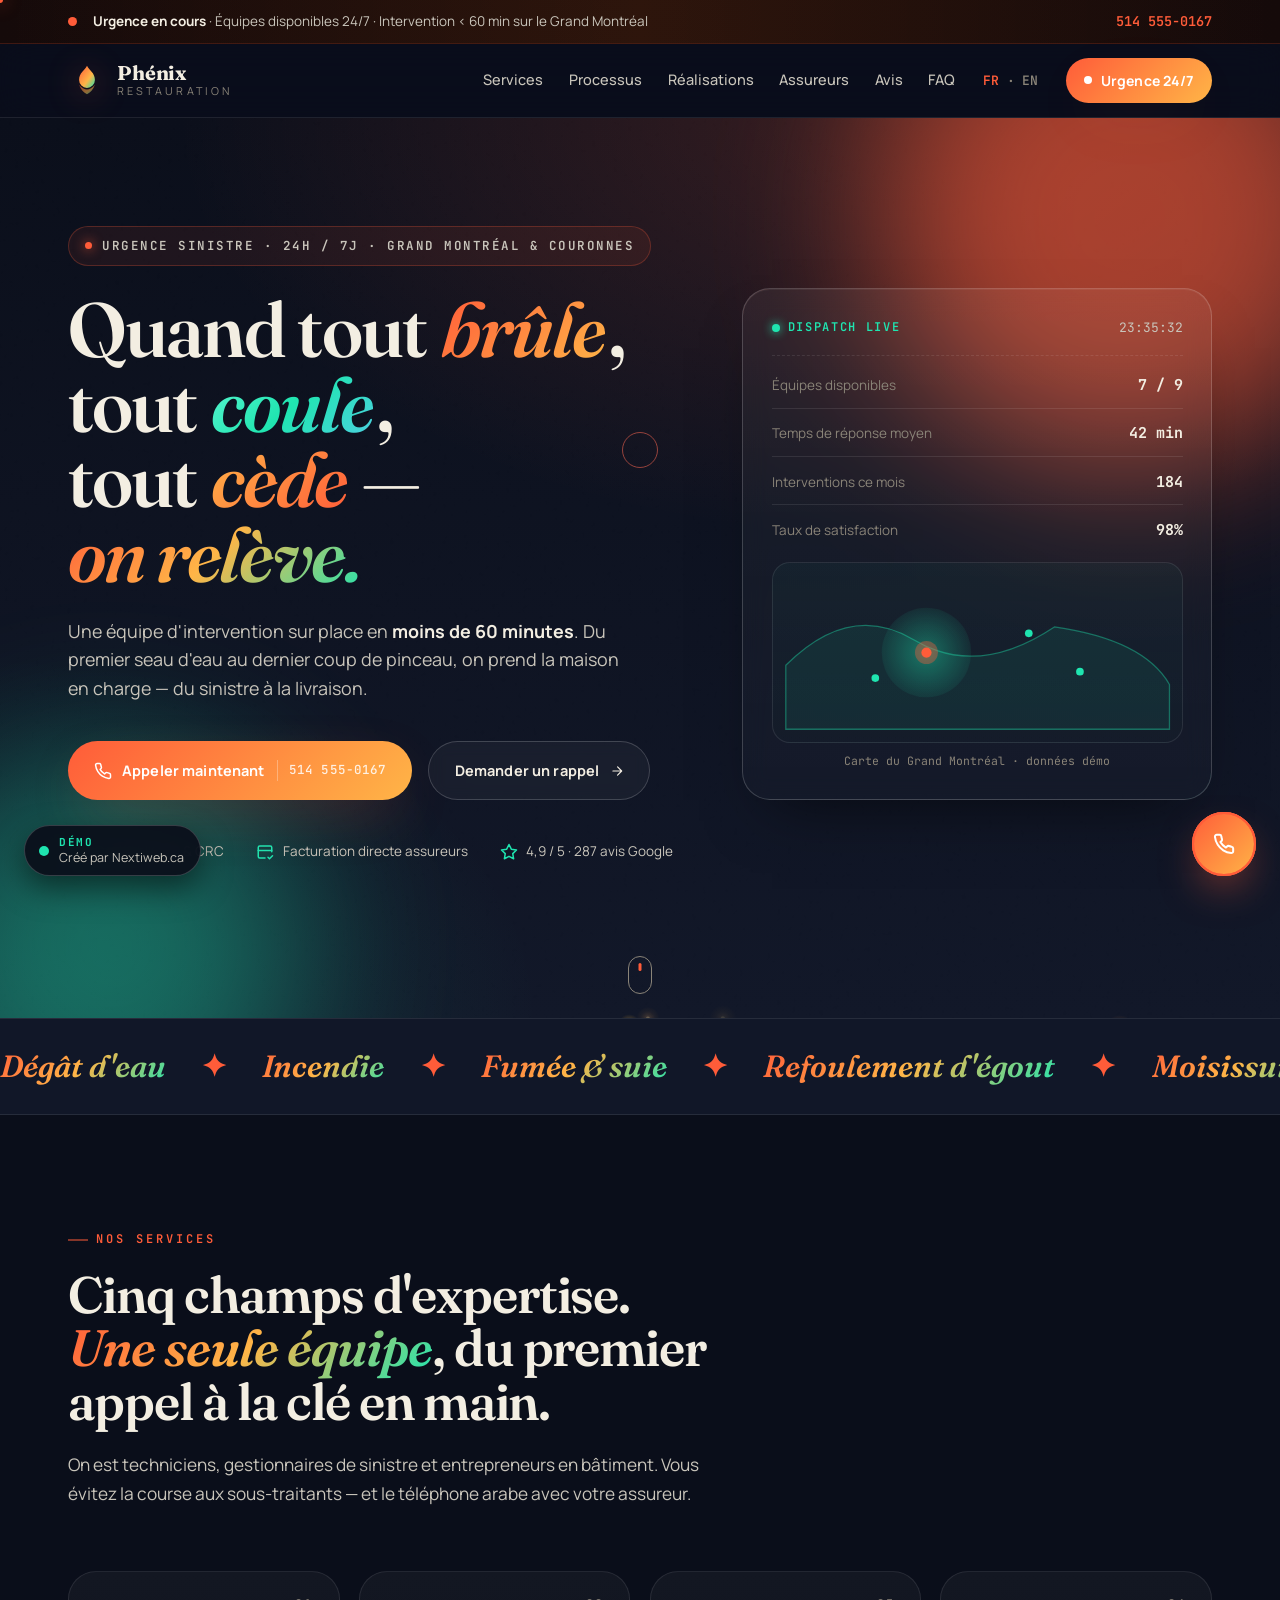
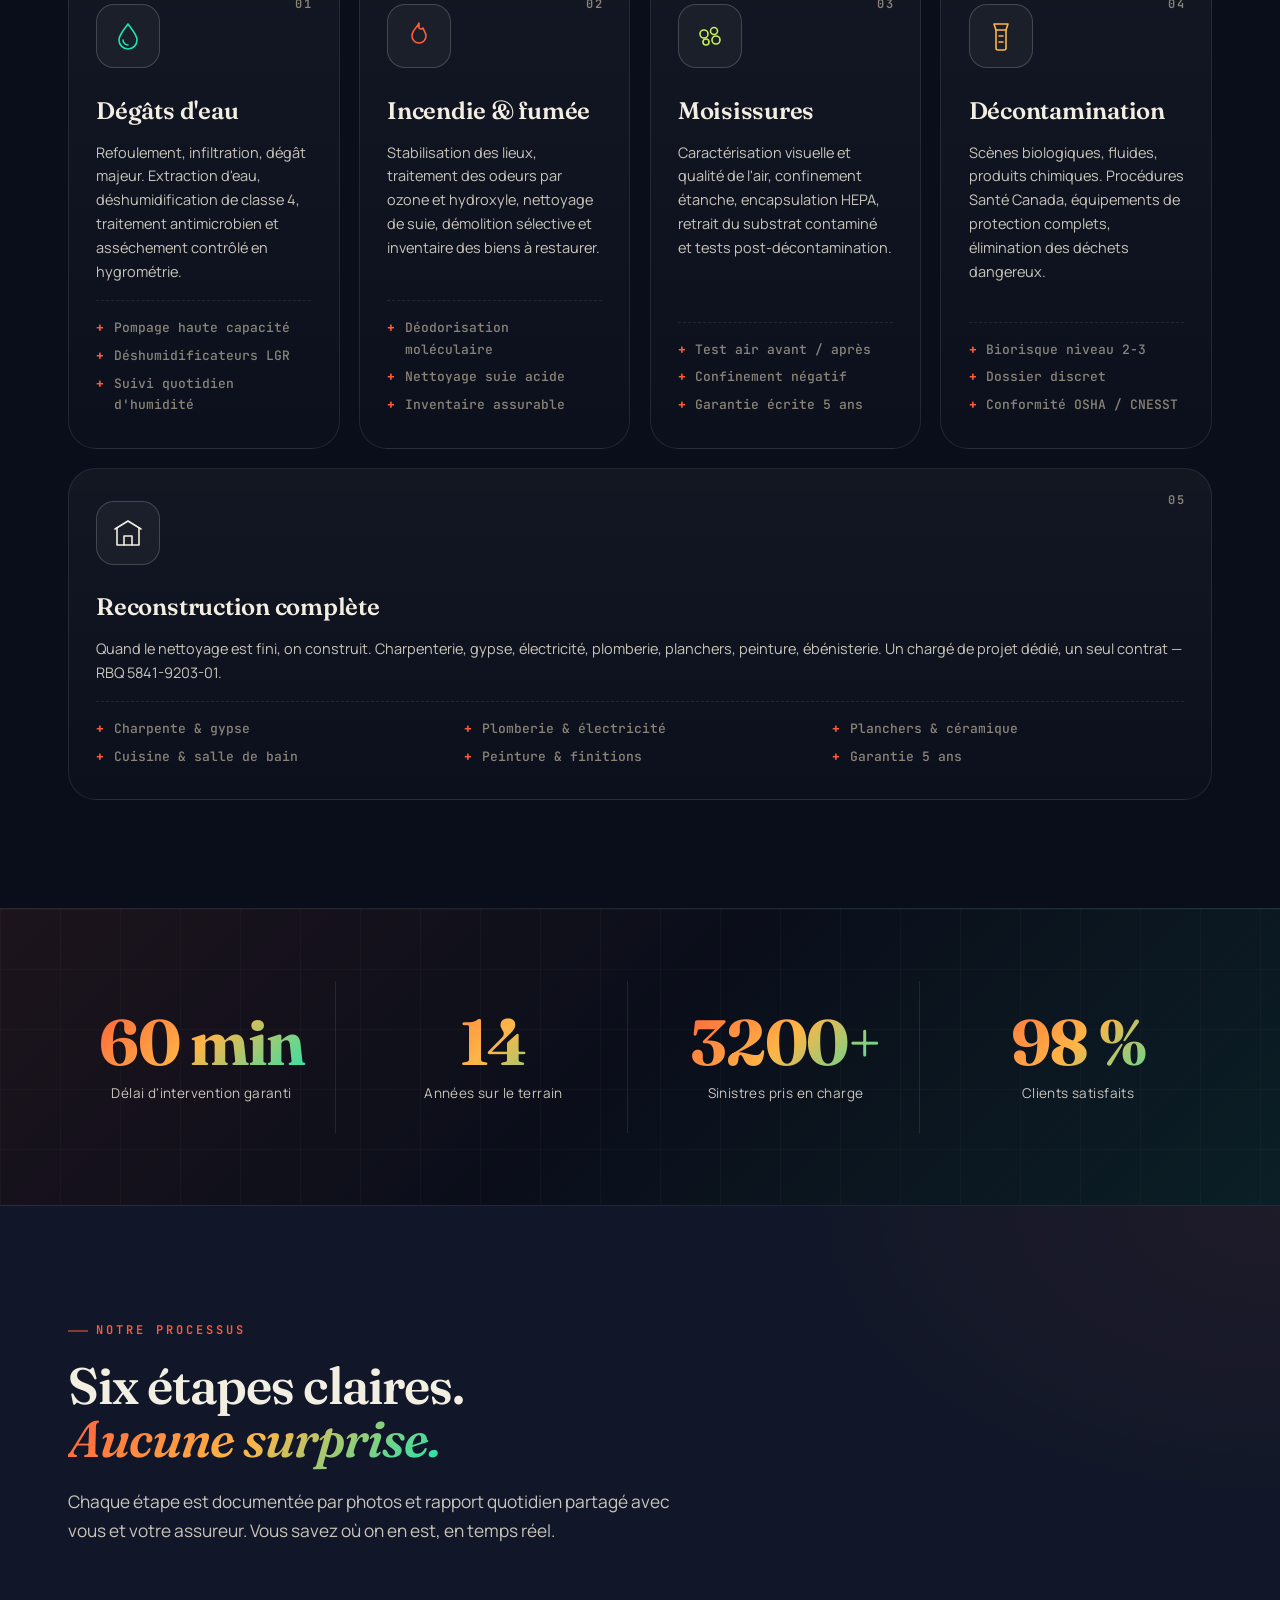
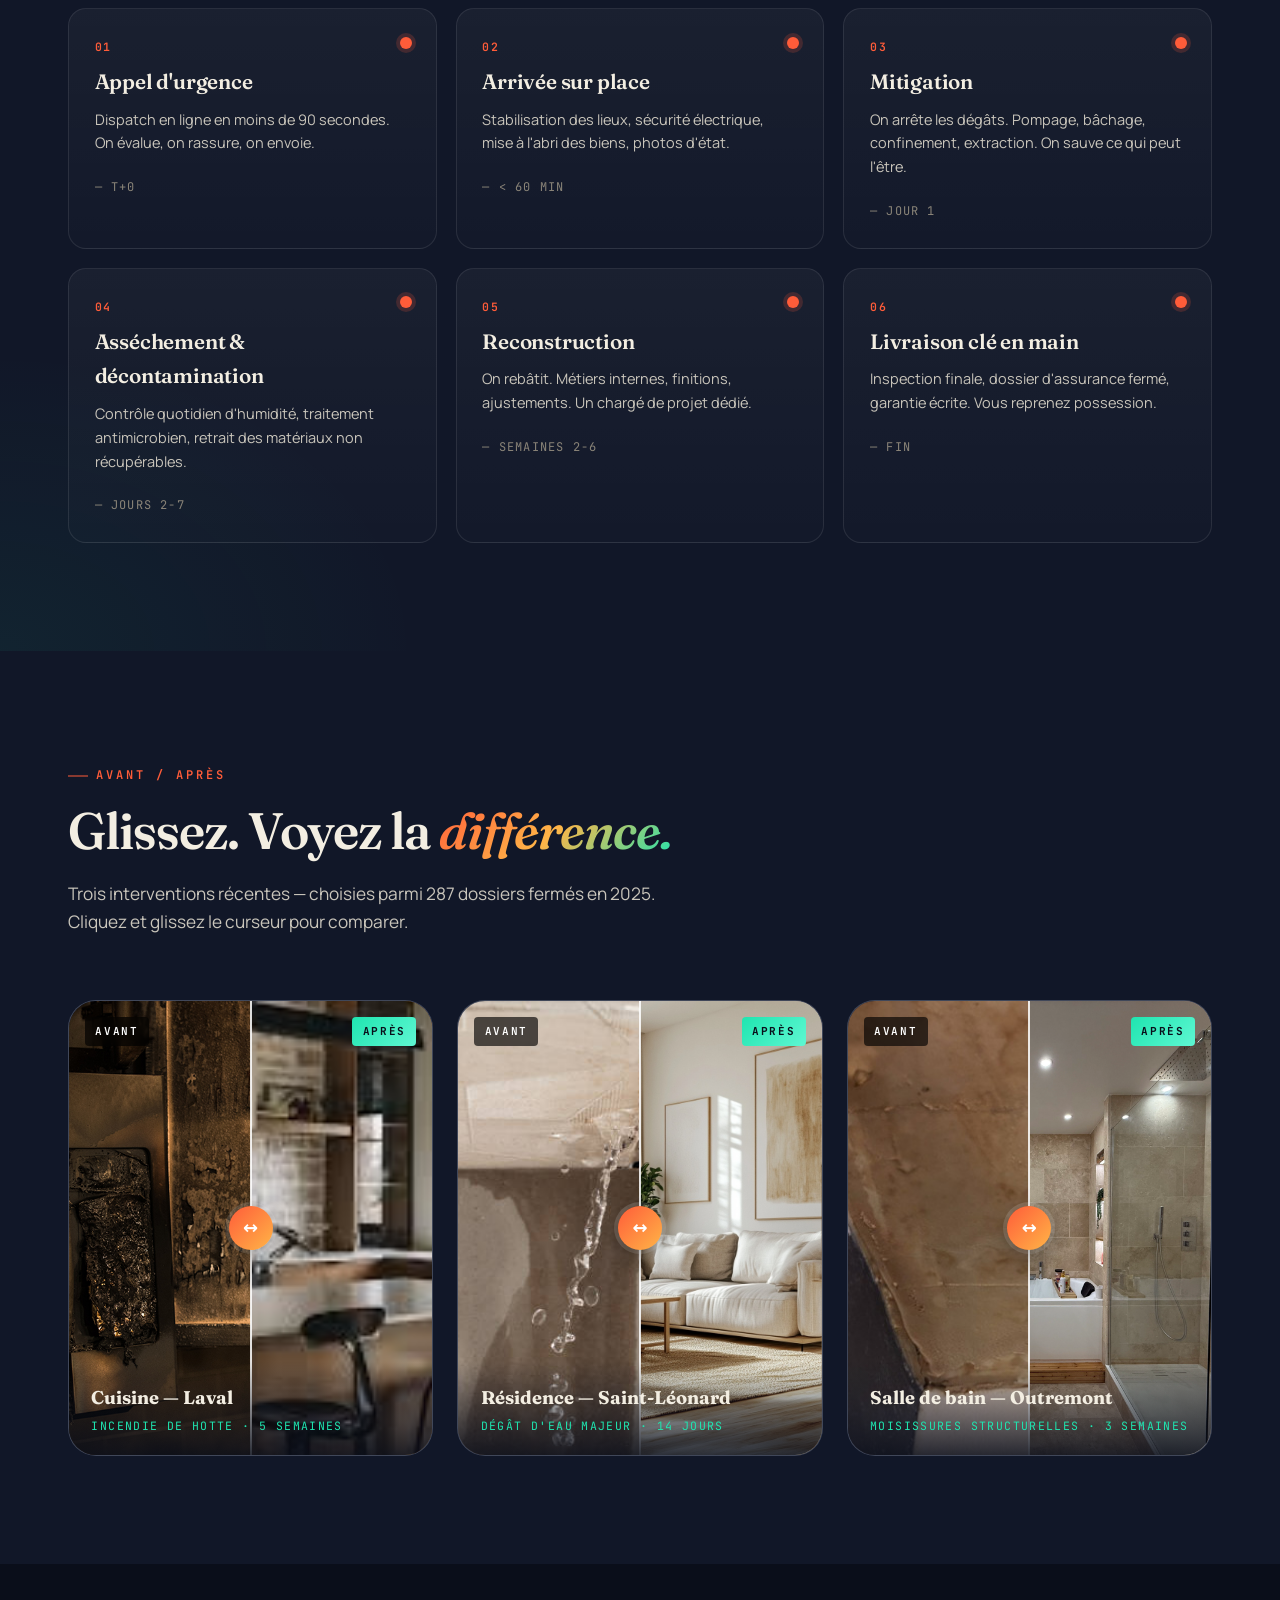
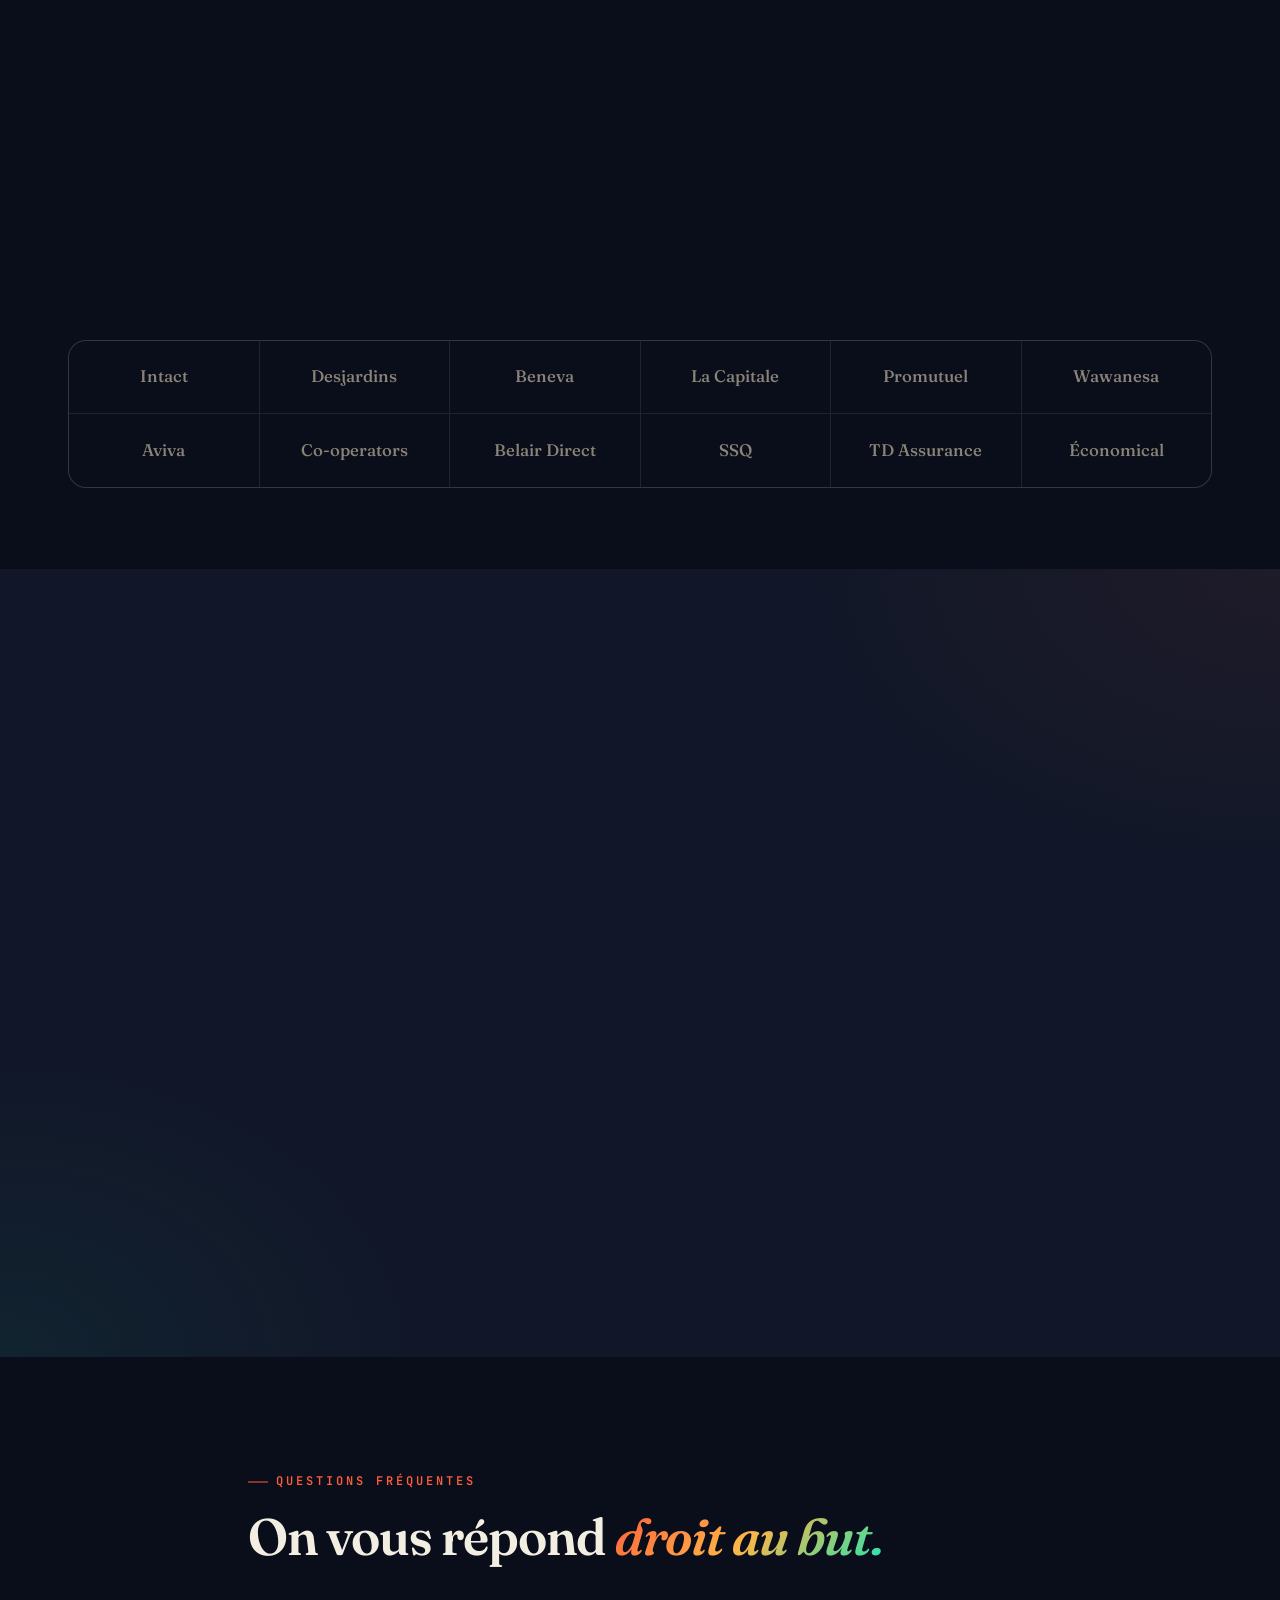
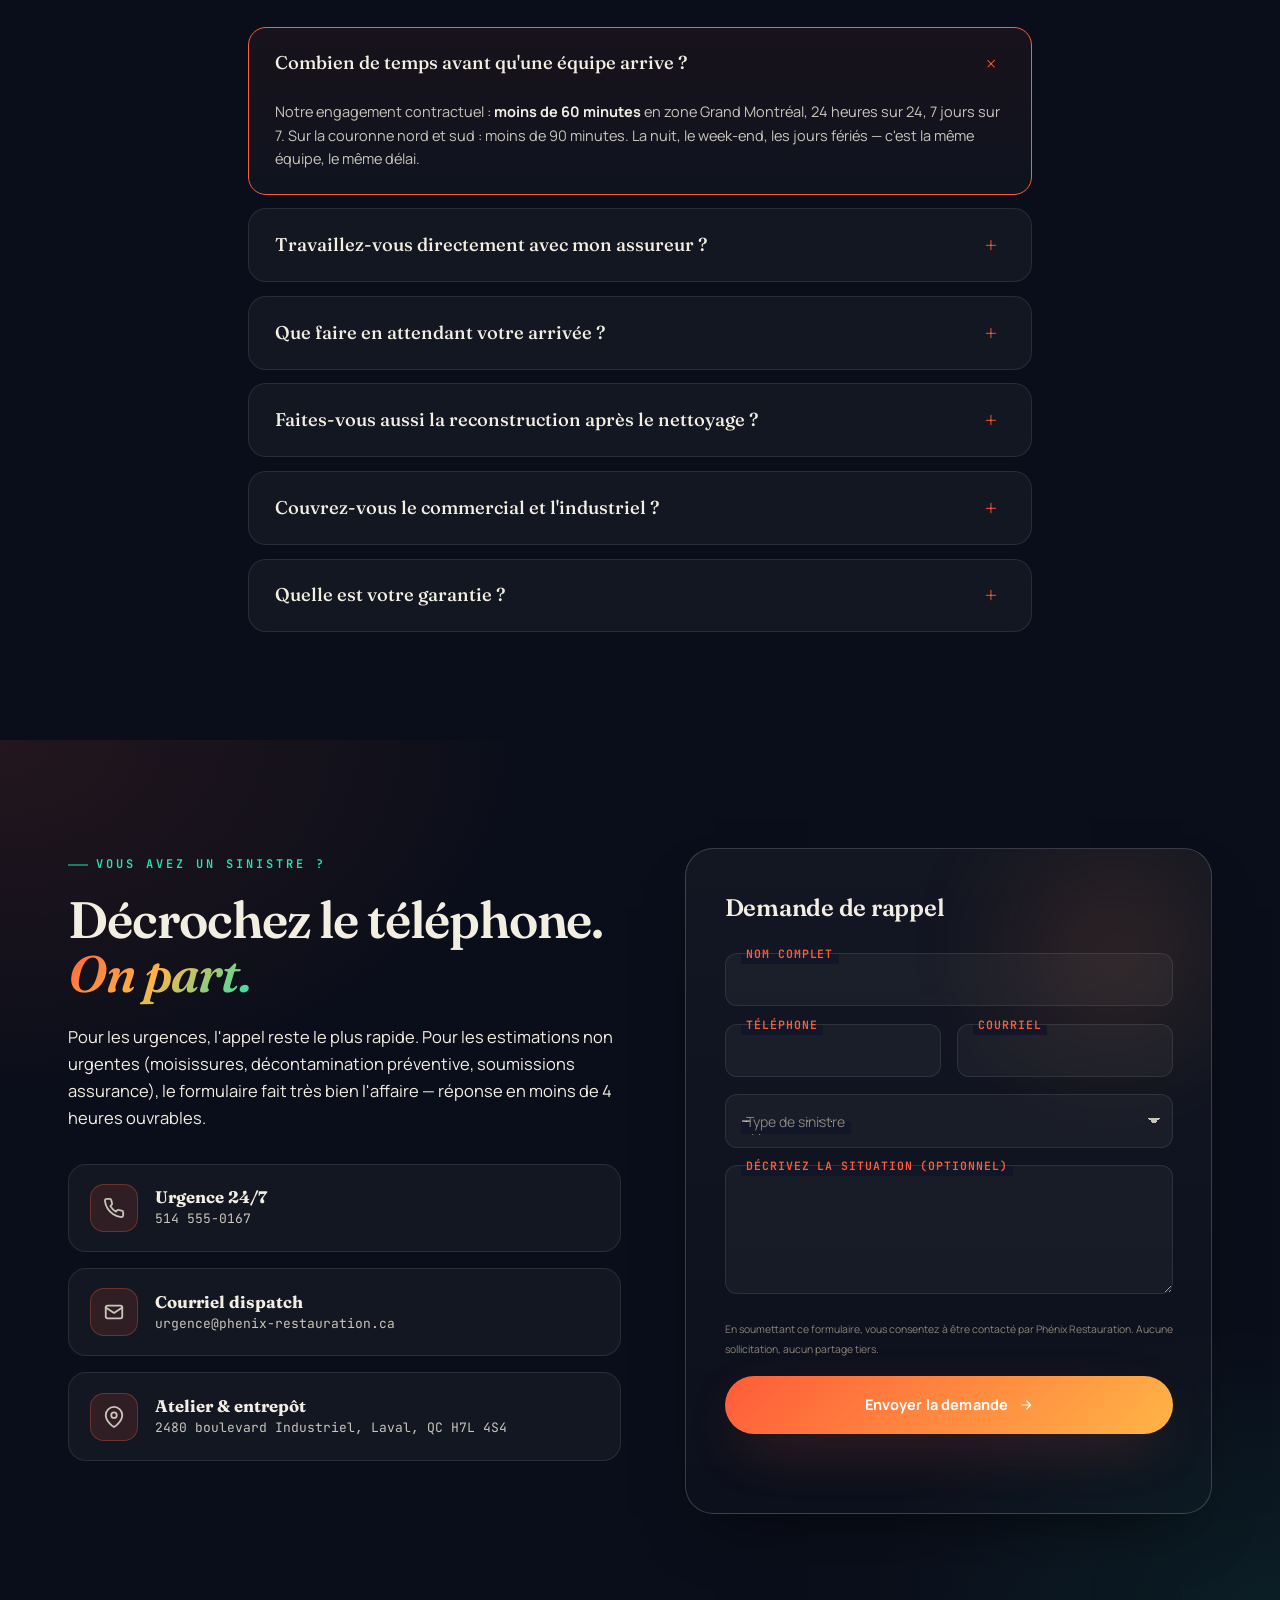
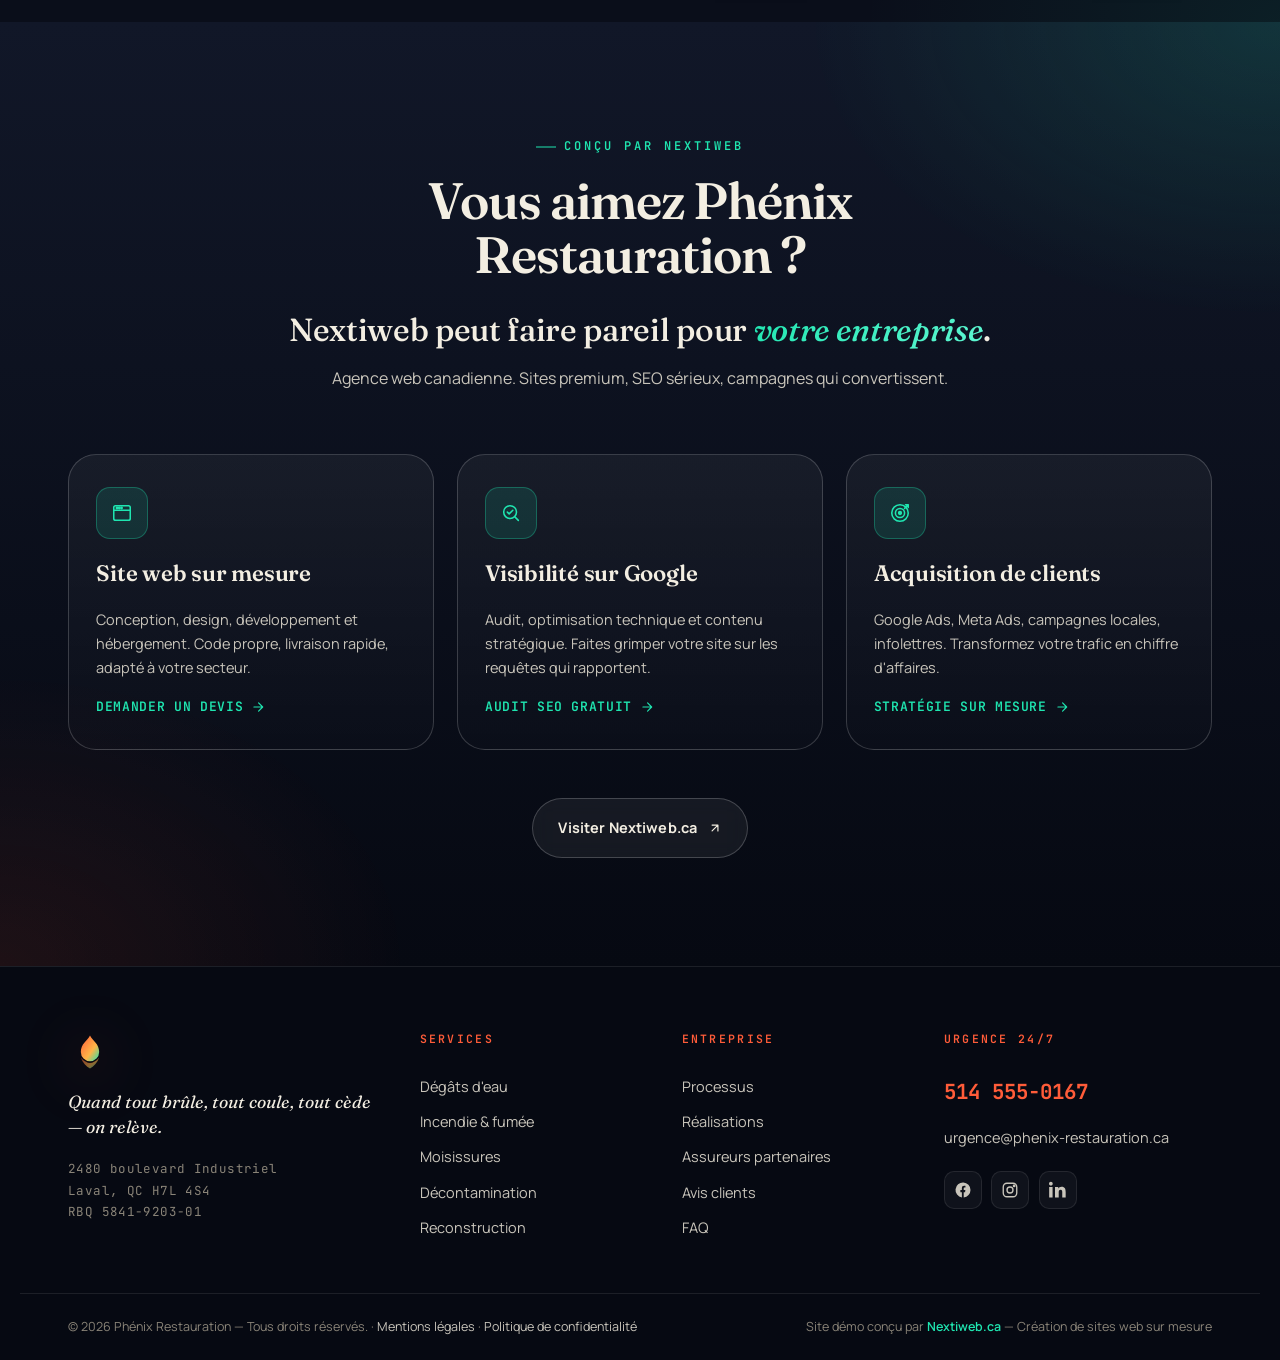
==== index.html @ 48ded391 "Restore all 3 BA cards — all client photos are authentic damage I was wrong: degat-eau-avant.jpg sho" ====
<!DOCTYPE html>
<html lang="fr-CA">
<head>
  <meta charset="UTF-8" />
  <meta name="viewport" content="width=device-width, initial-scale=1.0" />
  <meta name="theme-color" content="#0a0e1a" />

  <title>Phénix Restauration — Urgence après-sinistre 24/7 | Eau, feu, moisissures · Montréal</title>
  <meta name="description" content="Phénix Restauration intervient en moins de 60 minutes partout au Québec : dégâts d'eau, incendies, moisissures, décontamination et reconstruction complète. Certifié IICRC, partenaire des assureurs." />
  <meta name="keywords" content="restauration apres sinistre montreal, degats eau quebec, urgence sinistre 24h, decontamination moisissures, incendie restauration, nettoyage apres feu montreal, reconstruction sinistre" />
  <meta name="author" content="Phénix Restauration" />
  <meta name="robots" content="index, follow" />
  <link rel="canonical" href="https://phenix-restauration.ca/" />
  <link rel="alternate" hreflang="fr-CA" href="https://phenix-restauration.ca/" />
  <link rel="alternate" hreflang="en-CA" href="https://phenix-restauration.ca/index-en.html" />
  <link rel="alternate" hreflang="x-default" href="https://phenix-restauration.ca/" />

  <!-- Open Graph -->
  <meta property="og:locale" content="fr_CA" />
  <meta property="og:type" content="website" />
  <meta property="og:title" content="Phénix Restauration — Urgence sinistre 24/7" />
  <meta property="og:description" content="Intervention en moins de 60 minutes. Eau, feu, moisissures, décontamination, reconstruction. Certifié IICRC. Partenaire des principaux assureurs canadiens." />
  <meta property="og:url" content="https://phenix-restauration.ca/" />
  <meta property="og:image" content="https://phenix-restauration.ca/images/og-cover.jpg" />
  <meta property="og:image:width" content="1920" />
  <meta property="og:image:height" content="1080" />
  <meta property="og:site_name" content="Phénix Restauration" />

  <!-- Twitter -->
  <meta name="twitter:card" content="summary_large_image" />
  <meta name="twitter:title" content="Phénix Restauration — Urgence sinistre 24/7" />
  <meta name="twitter:description" content="On reprend la maison là où le sinistre l'a laissée. Eau · Feu · Moisissures · Reconstruction." />
  <meta name="twitter:image" content="https://phenix-restauration.ca/images/og-cover.jpg" />

  <!-- Favicon (inline SVG) -->
  <link rel="icon" type="image/svg+xml" href="data:image/svg+xml,%3Csvg xmlns='http://www.w3.org/2000/svg' viewBox='0 0 64 64'%3E%3Cdefs%3E%3ClinearGradient id='g' x1='0%25' y1='0%25' x2='100%25' y2='100%25'%3E%3Cstop offset='0%25' stop-color='%23ff5c39'/%3E%3Cstop offset='100%25' stop-color='%23ffb547'/%3E%3C/linearGradient%3E%3C/defs%3E%3Ccircle cx='32' cy='32' r='30' fill='%230a0e1a'/%3E%3Cpath d='M32 14c-4 7-12 11-12 21a12 12 0 0024 0c0-10-8-14-12-21z' fill='url(%23g)'/%3E%3C/svg%3E" />

  <!-- Performance -->
  <link rel="preconnect" href="https://fonts.googleapis.com" />
  <link rel="preconnect" href="https://fonts.gstatic.com" crossorigin />
  <link rel="preconnect" href="https://images.unsplash.com" crossorigin />

  <!-- Fonts: bold contrasted display + clean sans -->
  <link href="https://fonts.googleapis.com/css2?family=Fraunces:opsz,wght@9..144,500;9..144,600;9..144,700;9..144,900&family=Manrope:wght@300;400;500;600;700;800&family=JetBrains+Mono:wght@400;600&display=swap" rel="stylesheet" />

  <link rel="stylesheet" href="css/style.css" />

  <!-- Schema.org : EmergencyService + LocalBusiness -->
  <script type="application/ld+json">
  {
    "@context": "https://schema.org",
    "@type": ["EmergencyService", "HomeAndConstructionBusiness"],
    "name": "Phénix Restauration",
    "alternateName": "Phénix Restauration après-sinistre",
    "image": "https://phenix-restauration.ca/images/og-cover.jpg",
    "@id": "https://phenix-restauration.ca/",
    "url": "https://phenix-restauration.ca/",
    "telephone": "+1-514-555-0167",
    "email": "urgence@phenix-restauration.ca",
    "priceRange": "$$-$$$",
    "slogan": "Quand tout brûle, tout coule, tout cède — on relève.",
    "description": "Service d'urgence 24/7 de restauration après sinistre : dégâts d'eau, incendie et fumée, moisissures, décontamination, reconstruction. Intervention en moins de 60 minutes au Grand Montréal.",
    "address": {
      "@type": "PostalAddress",
      "streetAddress": "2480 boulevard Industriel",
      "addressLocality": "Laval",
      "addressRegion": "QC",
      "postalCode": "H7L 4S4",
      "addressCountry": "CA"
    },
    "geo": { "@type": "GeoCoordinates", "latitude": 45.6066, "longitude": -73.7124 },
    "openingHoursSpecification": [
      { "@type": "OpeningHoursSpecification", "dayOfWeek": ["Monday","Tuesday","Wednesday","Thursday","Friday","Saturday","Sunday"], "opens": "00:00", "closes": "23:59" }
    ],
    "areaServed": [
      { "@type": "City", "name": "Montréal" },
      { "@type": "City", "name": "Laval" },
      { "@type": "City", "name": "Longueuil" },
      { "@type": "City", "name": "Terrebonne" },
      { "@type": "AdministrativeArea", "name": "Québec" }
    ],
    "serviceType": ["Dégâts d'eau", "Incendie et fumée", "Moisissures", "Décontamination", "Reconstruction"],
    "hasOfferCatalog": {
      "@type": "OfferCatalog",
      "name": "Services d'urgence après-sinistre",
      "itemListElement": [
        { "@type": "Offer", "itemOffered": { "@type": "Service", "name": "Extraction d'eau et assèchement" } },
        { "@type": "Offer", "itemOffered": { "@type": "Service", "name": "Restauration après incendie et fumée" } },
        { "@type": "Offer", "itemOffered": { "@type": "Service", "name": "Décontamination de moisissures" } },
        { "@type": "Offer", "itemOffered": { "@type": "Service", "name": "Reconstruction complète post-sinistre" } }
      ]
    },
    "aggregateRating": {
      "@type": "AggregateRating",
      "ratingValue": "4.9",
      "reviewCount": "287",
      "bestRating": "5"
    },
    "sameAs": [
      "https://www.facebook.com/phenix.restauration",
      "https://www.instagram.com/phenix.restauration",
      "https://www.linkedin.com/company/phenix-restauration"
    ]
  }
  </script>

  <script type="application/ld+json">
  {
    "@context": "https://schema.org",
    "@type": "FAQPage",
    "mainEntity": [
      { "@type": "Question", "name": "Combien de temps pour qu'une équipe arrive sur place ?", "acceptedAnswer": { "@type": "Answer", "text": "Notre engagement contractuel : moins de 60 minutes en zone Grand Montréal, 24 heures sur 24, 7 jours sur 7. Sur la couronne nord et sud : moins de 90 minutes." } },
      { "@type": "Question", "name": "Travaillez-vous directement avec mon assureur ?", "acceptedAnswer": { "@type": "Answer", "text": "Oui. Nous sommes partenaires accrédités des principaux assureurs canadiens (Intact, Desjardins, La Capitale, Beneva, Promutuel, Wawanesa). Nous gérons la facturation directe et le dossier de réclamation." } },
      { "@type": "Question", "name": "Que dois-je faire en attendant votre arrivée ?", "acceptedAnswer": { "@type": "Answer", "text": "Coupez l'eau ou le gaz si possible et de façon sécuritaire. N'entrez pas dans les pièces inondées si l'électricité est encore active. Photographiez les dégâts pour votre assureur. Notre dispatch reste en ligne avec vous jusqu'à l'arrivée de l'équipe." } },
      { "@type": "Question", "name": "Faites-vous aussi la reconstruction après le nettoyage ?", "acceptedAnswer": { "@type": "Answer", "text": "Oui. Nous prenons en charge la chaîne complète : urgence, mitigation, asséchement, décontamination, démolition sélective et reconstruction (gypse, planchers, peinture, ébénisterie, finitions). Un seul interlocuteur du sinistre à la livraison." } }
    ]
  }
  </script>
</head>

<body>

  <!-- Cursor follower (desktop) -->
  <div class="cursor-follower" id="cursorFollower" aria-hidden="true"></div>
  <div class="cursor-dot" id="cursorDot" aria-hidden="true"></div>

  <!-- Skip link -->
  <a href="#main" class="skip-link">Aller au contenu principal</a>

  <!-- ============ TOP STRIP ============ -->
  <div class="top-strip" role="status">
    <div class="top-strip__inner">
      <span class="pulse-dot" aria-hidden="true"></span>
      <span><strong>Urgence en cours</strong> · Équipes disponibles 24/7 · Intervention &lt; 60 min sur le Grand Montréal</span>
      <a href="tel:+15145550167" class="top-strip__phone">514&nbsp;555-0167</a>
    </div>
  </div>

  <!-- ============ HEADER ============ -->
  <header class="header" id="header" role="banner">
    <div class="header__inner">
      <a href="#hero" class="header__logo" aria-label="Phénix Restauration — Accueil">
        <span class="logo-mark" aria-hidden="true">
          <svg viewBox="0 0 48 48" width="38" height="38">
            <defs>
              <linearGradient id="logoGrad" x1="0%" y1="0%" x2="100%" y2="100%">
                <stop offset="0%" stop-color="#ff5c39"/>
                <stop offset="60%" stop-color="#ffb547"/>
                <stop offset="100%" stop-color="#1fe5b0"/>
              </linearGradient>
            </defs>
            <path d="M24 6c-3 6-10 9-10 18a10 10 0 0020 0c0-9-7-12-10-18z" fill="url(#logoGrad)"/>
            <path d="M14 30c2 6 6 10 10 12 4-2 8-6 10-12-3 4-7 6-10 6s-7-2-10-6z" fill="url(#logoGrad)" opacity=".55"/>
          </svg>
        </span>
        <span class="logo-text">
          <strong>Phénix</strong>
          <em>restauration</em>
        </span>
      </a>

      <nav class="header__nav" id="nav" aria-label="Navigation principale">
        <a href="#services" class="header__link">Services</a>
        <a href="#processus" class="header__link">Processus</a>
        <a href="#realisations" class="header__link">Réalisations</a>
        <a href="#assureurs" class="header__link">Assureurs</a>
        <a href="#avis" class="header__link">Avis</a>
        <a href="#faq" class="header__link">FAQ</a>
        <div class="lang-switch" aria-label="Choix de la langue">
          <a href="index.html" class="lang-switch__link is-active" hreflang="fr-CA" lang="fr-CA">FR</a>
          <span aria-hidden="true">·</span>
          <a href="index-en.html" class="lang-switch__link" hreflang="en-CA" lang="en-CA">EN</a>
        </div>
        <a href="tel:+15145550167" class="header__cta">
          <span class="header__cta-pulse" aria-hidden="true"></span>
          Urgence 24/7
        </a>
      </nav>

      <button class="header__burger" id="burger" aria-label="Ouvrir le menu" aria-expanded="false" aria-controls="nav">
        <span></span><span></span><span></span>
      </button>
    </div>
  </header>

  <main id="main">

    <!-- ============ HERO ============ -->
    <section class="hero" id="hero" aria-label="Phénix Restauration — Urgence après-sinistre">
      <!-- Animated ember canvas -->
      <canvas class="hero__embers" id="embers" aria-hidden="true"></canvas>
      <div class="hero__noise" aria-hidden="true"></div>
      <div class="hero__glow hero__glow--1" aria-hidden="true"></div>
      <div class="hero__glow hero__glow--2" aria-hidden="true"></div>

      <div class="hero__inner">
        <div class="hero__copy">
          <span class="hero__kicker">
            <span class="kicker-dot" aria-hidden="true"></span>
            Urgence sinistre · 24h / 7j · Grand Montréal &amp; couronnes
          </span>
          <h1 class="hero__title">
            Quand tout <span class="word-wrap"><span class="word word--fire">brûle</span></span>,<br/>
            tout <span class="word-wrap"><span class="word word--water">coule</span></span>,<br/>
            tout <span class="word-wrap"><span class="word word--break">cède</span></span> —<br/>
            <span class="hero__title-end"><em>on relève.</em></span>
          </h1>
          <p class="hero__lead">
            Une équipe d'intervention sur place en <strong>moins de 60 minutes</strong>. Du premier seau d'eau au dernier coup de pinceau, on prend la maison en charge — du sinistre à la livraison.
          </p>

          <div class="hero__actions">
            <a href="tel:+15145550167" class="btn btn--primary">
              <svg viewBox="0 0 24 24" width="18" height="18" fill="none" stroke="currentColor" stroke-width="2" stroke-linecap="round" stroke-linejoin="round" aria-hidden="true">
                <path d="M22 16.92v3a2 2 0 0 1-2.18 2 19.79 19.79 0 0 1-8.63-3.07 19.5 19.5 0 0 1-6-6 19.79 19.79 0 0 1-3.07-8.67A2 2 0 0 1 4.11 2h3a2 2 0 0 1 2 1.72 12.84 12.84 0 0 0 .7 2.81 2 2 0 0 1-.45 2.11L8.09 9.91a16 16 0 0 0 6 6l1.27-1.27a2 2 0 0 1 2.11-.45 12.84 12.84 0 0 0 2.81.7A2 2 0 0 1 22 16.92z"/>
              </svg>
              Appeler maintenant
              <span class="btn__sub">514 555-0167</span>
            </a>
            <a href="#contact" class="btn btn--ghost">
              Demander un rappel
              <svg viewBox="0 0 24 24" width="14" height="14" fill="none" stroke="currentColor" stroke-width="2" stroke-linecap="round" stroke-linejoin="round" aria-hidden="true"><path d="M5 12h14M13 5l7 7-7 7"/></svg>
            </a>
          </div>

          <ul class="hero__trust">
            <li>
              <svg viewBox="0 0 24 24" width="18" height="18" fill="none" stroke="currentColor" stroke-width="2" stroke-linecap="round" stroke-linejoin="round" aria-hidden="true"><path d="M12 22s8-4 8-10V5l-8-3-8 3v7c0 6 8 10 8 10z"/></svg>
              Certifié IICRC &amp; CRC
            </li>
            <li>
              <svg viewBox="0 0 24 24" width="18" height="18" fill="none" stroke="currentColor" stroke-width="2" stroke-linecap="round" stroke-linejoin="round" aria-hidden="true"><path d="M21 11.5V6a2 2 0 0 0-2-2H5a2 2 0 0 0-2 2v12a2 2 0 0 0 2 2h7"/><path d="M3 10h18"/><path d="m16 19 2 2 4-4"/></svg>
              Facturation directe assureurs
            </li>
            <li>
              <svg viewBox="0 0 24 24" width="18" height="18" fill="none" stroke="currentColor" stroke-width="2" stroke-linecap="round" stroke-linejoin="round" aria-hidden="true"><polygon points="12 2 15.09 8.26 22 9.27 17 14.14 18.18 21.02 12 17.77 5.82 21.02 7 14.14 2 9.27 8.91 8.26 12 2"/></svg>
              4,9 / 5 · 287 avis Google
            </li>
          </ul>
        </div>

        <aside class="hero__panel" aria-label="Panneau de dispatch">
          <div class="dispatch">
            <div class="dispatch__head">
              <span class="dispatch__live"><span></span> Dispatch live</span>
              <time class="dispatch__clock" id="dispatchClock">--:--:--</time>
            </div>
            <div class="dispatch__rows">
              <div class="dispatch__row">
                <span class="dispatch__label">Équipes disponibles</span>
                <span class="dispatch__value">7 / 9</span>
              </div>
              <div class="dispatch__row">
                <span class="dispatch__label">Temps de réponse moyen</span>
                <span class="dispatch__value">42 min</span>
              </div>
              <div class="dispatch__row">
                <span class="dispatch__label">Interventions ce mois</span>
                <span class="dispatch__value" data-counter="184">0</span>
              </div>
              <div class="dispatch__row">
                <span class="dispatch__label">Taux de satisfaction</span>
                <span class="dispatch__value"><span data-counter="98">0</span>%</span>
              </div>
            </div>
            <div class="dispatch__map" aria-hidden="true">
              <svg viewBox="0 0 320 140" width="100%" height="100%">
                <defs>
                  <radialGradient id="mapBlob" cx="50%" cy="50%" r="60%">
                    <stop offset="0%" stop-color="#1fe5b0" stop-opacity=".4"/>
                    <stop offset="100%" stop-color="#1fe5b0" stop-opacity="0"/>
                  </radialGradient>
                </defs>
                <path d="M10 80 Q60 30 110 60 T220 50 Q290 60 310 95 L310 130 L10 130 Z" fill="rgba(31,229,176,.08)" stroke="rgba(31,229,176,.4)" stroke-width="1"/>
                <circle cx="120" cy="70" r="35" fill="url(#mapBlob)"/>
                <circle cx="120" cy="70" r="4" fill="#ff5c39"><animate attributeName="r" values="4;12;4" dur="2.5s" repeatCount="indefinite"/><animate attributeName="opacity" values="1;0;1" dur="2.5s" repeatCount="indefinite"/></circle>
                <circle cx="120" cy="70" r="4" fill="#ff5c39"/>
                <circle cx="200" cy="55" r="3" fill="#1fe5b0"/>
                <circle cx="240" cy="85" r="3" fill="#1fe5b0"/>
                <circle cx="80" cy="90" r="3" fill="#1fe5b0"/>
              </svg>
            </div>
            <p class="dispatch__note">Carte du Grand Montréal · données démo</p>
          </div>
        </aside>
      </div>

      <a href="#urgence-bar" class="hero__scroll" aria-label="Défiler">
        <span></span>
      </a>
    </section>

    <!-- ============ MARQUEE ============ -->
    <section class="urgence-bar" id="urgence-bar" aria-label="Types d'urgences pris en charge">
      <div class="marquee">
        <div class="marquee__track">
          <span>Dégât d'eau</span><span aria-hidden="true">✦</span>
          <span>Incendie</span><span aria-hidden="true">✦</span>
          <span>Fumée &amp; suie</span><span aria-hidden="true">✦</span>
          <span>Refoulement d'égout</span><span aria-hidden="true">✦</span>
          <span>Moisissures</span><span aria-hidden="true">✦</span>
          <span>Vandalisme</span><span aria-hidden="true">✦</span>
          <span>Tempête &amp; vent</span><span aria-hidden="true">✦</span>
          <span>Décontamination</span><span aria-hidden="true">✦</span>
          <span>Reconstruction</span><span aria-hidden="true">✦</span>
          <span>Dégât d'eau</span><span aria-hidden="true">✦</span>
          <span>Incendie</span><span aria-hidden="true">✦</span>
          <span>Fumée &amp; suie</span><span aria-hidden="true">✦</span>
          <span>Refoulement d'égout</span><span aria-hidden="true">✦</span>
          <span>Moisissures</span><span aria-hidden="true">✦</span>
          <span>Vandalisme</span><span aria-hidden="true">✦</span>
          <span>Tempête &amp; vent</span><span aria-hidden="true">✦</span>
          <span>Décontamination</span><span aria-hidden="true">✦</span>
          <span>Reconstruction</span><span aria-hidden="true">✦</span>
        </div>
      </div>
    </section>

    <!-- ============ SERVICES ============ -->
    <section class="section" id="services" aria-labelledby="services-title">
      <div class="container">
        <div class="section__header">
          <span class="eyebrow">Nos services</span>
          <h2 id="services-title" class="section__title">Cinq champs d'expertise.<br/><em>Une seule équipe</em>, du premier appel à la clé en main.</h2>
          <p class="section__lead">On est techniciens, gestionnaires de sinistre et entrepreneurs en bâtiment. Vous évitez la course aux sous-traitants — et le téléphone arabe avec votre assureur.</p>
        </div>

        <div class="services">
          <article class="service" data-tilt>
            <div class="service__icon service__icon--water" aria-hidden="true">
              <svg viewBox="0 0 32 32" width="32" height="32" fill="none" stroke="currentColor" stroke-width="1.6" stroke-linecap="round" stroke-linejoin="round">
                <path d="M16 4c-5 7-9 11-9 16a9 9 0 0018 0c0-5-4-9-9-16z"/>
                <path d="M11 20a5 5 0 005 5"/>
              </svg>
            </div>
            <span class="service__num">01</span>
            <h3 class="service__title">Dégâts d'eau</h3>
            <p>Refoulement, infiltration, dégât majeur. Extraction d'eau, déshumidification de classe 4, traitement antimicrobien et asséchement contrôlé en hygrométrie.</p>
            <ul class="service__list">
              <li>Pompage haute capacité</li>
              <li>Déshumidificateurs LGR</li>
              <li>Suivi quotidien d'humidité</li>
            </ul>
            <span class="service__hover" aria-hidden="true"></span>
          </article>

          <article class="service" data-tilt>
            <div class="service__icon service__icon--fire" aria-hidden="true">
              <svg viewBox="0 0 32 32" width="32" height="32" fill="none" stroke="currentColor" stroke-width="1.6" stroke-linecap="round" stroke-linejoin="round">
                <path d="M16 3c-2 5-7 7-7 13a7 7 0 0014 0c0-3-2-5-3-8-1 1-2 2-4 0z"/>
              </svg>
            </div>
            <span class="service__num">02</span>
            <h3 class="service__title">Incendie &amp; fumée</h3>
            <p>Stabilisation des lieux, traitement des odeurs par ozone et hydroxyle, nettoyage de suie, démolition sélective et inventaire des biens à restaurer.</p>
            <ul class="service__list">
              <li>Déodorisation moléculaire</li>
              <li>Nettoyage suie acide</li>
              <li>Inventaire assurable</li>
            </ul>
            <span class="service__hover" aria-hidden="true"></span>
          </article>

          <article class="service" data-tilt>
            <div class="service__icon service__icon--mold" aria-hidden="true">
              <svg viewBox="0 0 32 32" width="32" height="32" fill="none" stroke="currentColor" stroke-width="1.6" stroke-linecap="round" stroke-linejoin="round">
                <circle cx="10" cy="14" r="4"/>
                <circle cx="20" cy="11" r="3.5"/>
                <circle cx="22" cy="20" r="4"/>
                <circle cx="12" cy="22" r="3"/>
              </svg>
            </div>
            <span class="service__num">03</span>
            <h3 class="service__title">Moisissures</h3>
            <p>Caractérisation visuelle et qualité de l'air, confinement étanche, encapsulation HEPA, retrait du substrat contaminé et tests post-décontamination.</p>
            <ul class="service__list">
              <li>Test air avant / après</li>
              <li>Confinement négatif</li>
              <li>Garantie écrite 5 ans</li>
            </ul>
            <span class="service__hover" aria-hidden="true"></span>
          </article>

          <article class="service" data-tilt>
            <div class="service__icon service__icon--decon" aria-hidden="true">
              <svg viewBox="0 0 32 32" width="32" height="32" fill="none" stroke="currentColor" stroke-width="1.6" stroke-linecap="round" stroke-linejoin="round">
                <path d="M9 4h14l-2 6h-10z"/>
                <path d="M11 10v18a2 2 0 002 2h6a2 2 0 002-2V10"/>
                <path d="M14 16h4M14 22h4"/>
              </svg>
            </div>
            <span class="service__num">04</span>
            <h3 class="service__title">Décontamination</h3>
            <p>Scènes biologiques, fluides, produits chimiques. Procédures Santé Canada, équipements de protection complets, élimination des déchets dangereux.</p>
            <ul class="service__list">
              <li>Biorisque niveau 2-3</li>
              <li>Dossier discret</li>
              <li>Conformité OSHA / CNESST</li>
            </ul>
            <span class="service__hover" aria-hidden="true"></span>
          </article>

          <article class="service service--wide" data-tilt>
            <div class="service__icon service__icon--rebuild" aria-hidden="true">
              <svg viewBox="0 0 32 32" width="32" height="32" fill="none" stroke="currentColor" stroke-width="1.6" stroke-linecap="round" stroke-linejoin="round">
                <path d="M3 12 16 4l13 8"/>
                <path d="M5 11v17h22V11"/>
                <path d="M12 28v-9h8v9"/>
              </svg>
            </div>
            <span class="service__num">05</span>
            <h3 class="service__title">Reconstruction complète</h3>
            <p>Quand le nettoyage est fini, on construit. Charpenterie, gypse, électricité, plomberie, planchers, peinture, ébénisterie. Un chargé de projet dédié, un seul contrat — RBQ 5841-9203-01.</p>
            <ul class="service__list service__list--cols">
              <li>Charpente &amp; gypse</li>
              <li>Plomberie &amp; électricité</li>
              <li>Planchers &amp; céramique</li>
              <li>Cuisine &amp; salle de bain</li>
              <li>Peinture &amp; finitions</li>
              <li>Garantie 5 ans</li>
            </ul>
            <span class="service__hover" aria-hidden="true"></span>
          </article>
        </div>
      </div>
    </section>

    <!-- ============ STATS BANNER ============ -->
    <section class="stats-banner" aria-label="Chiffres clés">
      <div class="container">
        <div class="stats-banner__grid">
          <div class="stat-card">
            <strong data-counter="60" data-suffix=" min">0</strong>
            <span>Délai d'intervention garanti</span>
          </div>
          <div class="stat-card">
            <strong data-counter="14">0</strong>
            <span>Années sur le terrain</span>
          </div>
          <div class="stat-card">
            <strong data-counter="3200" data-suffix="+">0</strong>
            <span>Sinistres pris en charge</span>
          </div>
          <div class="stat-card">
            <strong data-counter="98" data-suffix=" %">0</strong>
            <span>Clients satisfaits</span>
          </div>
        </div>
      </div>
    </section>

    <!-- ============ PROCESSUS ============ -->
    <section class="section section--alt" id="processus" aria-labelledby="process-title">
      <div class="container">
        <div class="section__header">
          <span class="eyebrow">Notre processus</span>
          <h2 id="process-title" class="section__title">Six étapes claires.<br/><em>Aucune surprise.</em></h2>
          <p class="section__lead">Chaque étape est documentée par photos et rapport quotidien partagé avec vous et votre assureur. Vous savez où on en est, en temps réel.</p>
        </div>

        <ol class="timeline">
          <li class="timeline__step">
            <span class="timeline__num">01</span>
            <div class="timeline__bullet" aria-hidden="true"></div>
            <h3>Appel d'urgence</h3>
            <p>Dispatch en ligne en moins de 90 secondes. On évalue, on rassure, on envoie.</p>
            <span class="timeline__time">— T+0</span>
          </li>
          <li class="timeline__step">
            <span class="timeline__num">02</span>
            <div class="timeline__bullet" aria-hidden="true"></div>
            <h3>Arrivée sur place</h3>
            <p>Stabilisation des lieux, sécurité électrique, mise à l'abri des biens, photos d'état.</p>
            <span class="timeline__time">— &lt; 60 min</span>
          </li>
          <li class="timeline__step">
            <span class="timeline__num">03</span>
            <div class="timeline__bullet" aria-hidden="true"></div>
            <h3>Mitigation</h3>
            <p>On arrête les dégâts. Pompage, bâchage, confinement, extraction. On sauve ce qui peut l'être.</p>
            <span class="timeline__time">— Jour 1</span>
          </li>
          <li class="timeline__step">
            <span class="timeline__num">04</span>
            <div class="timeline__bullet" aria-hidden="true"></div>
            <h3>Asséchement &amp; décontamination</h3>
            <p>Contrôle quotidien d'humidité, traitement antimicrobien, retrait des matériaux non récupérables.</p>
            <span class="timeline__time">— Jours 2-7</span>
          </li>
          <li class="timeline__step">
            <span class="timeline__num">05</span>
            <div class="timeline__bullet" aria-hidden="true"></div>
            <h3>Reconstruction</h3>
            <p>On rebâtit. Métiers internes, finitions, ajustements. Un chargé de projet dédié.</p>
            <span class="timeline__time">— Semaines 2-6</span>
          </li>
          <li class="timeline__step">
            <span class="timeline__num">06</span>
            <div class="timeline__bullet" aria-hidden="true"></div>
            <h3>Livraison clé en main</h3>
            <p>Inspection finale, dossier d'assurance fermé, garantie écrite. Vous reprenez possession.</p>
            <span class="timeline__time">— Fin</span>
          </li>
        </ol>
      </div>
    </section>

    <!-- ============ AVANT / APRÈS ============ -->
    <section class="section section--ba" id="realisations" aria-labelledby="ba-title">
      <div class="container">
        <div class="section__header">
          <span class="eyebrow">Avant / après</span>
          <h2 id="ba-title" class="section__title">Glissez. Voyez la <em>différence.</em></h2>
          <p class="section__lead">Trois interventions récentes — choisies parmi 287 dossiers fermés en 2025. Cliquez et glissez le curseur pour comparer.</p>
        </div>

        <div class="ba-grid">
          <figure class="ba" data-ba>
            <div class="ba__before"><img src="images/cuisine-avant.jpg" alt="Cuisine après incendie domestique, suie sur les murs et armoires brûlées" width="1200" height="800" loading="lazy"/></div>
            <div class="ba__after"><img src="images/cuisine-apres.jpg" alt="Cuisine reconstruite et remise à neuf après incendie" width="1200" height="800" loading="lazy"/></div>
            <div class="ba__handle" aria-hidden="true"><span></span></div>
            <input type="range" min="0" max="100" value="50" class="ba__range" aria-label="Curseur avant / après — cuisine incendiée"/>
            <figcaption class="ba__cap">
              <strong>Cuisine — Laval</strong>
              <span>Incendie de hotte · 5 semaines</span>
            </figcaption>
          </figure>

          <figure class="ba" data-ba>
            <div class="ba__before"><img src="images/degat-eau-avant.jpg" alt="Plafond endommagé avec fuite d'eau majeure et infiltration" width="1200" height="800" loading="lazy"/></div>
            <div class="ba__after"><img src="images/salon-apres.jpg" alt="Salon restauré et remis à neuf après dégât d'eau" width="1200" height="800" loading="lazy"/></div>
            <div class="ba__handle" aria-hidden="true"><span></span></div>
            <input type="range" min="0" max="100" value="50" class="ba__range" aria-label="Curseur avant / après — dégât d'eau"/>
            <figcaption class="ba__cap">
              <strong>Résidence — Saint-Léonard</strong>
              <span>Dégât d'eau majeur · 14 jours</span>
            </figcaption>
          </figure>

          <figure class="ba" data-ba>
            <div class="ba__before"><img src="images/moisissure-avant.jpg" alt="Plafond et mur dégradés par les moisissures et l'humidité" width="1200" height="800" loading="lazy"/></div>
            <div class="ba__after"><img src="images/salle-bain-apres.webp" alt="Salle de bain après décontamination et rénovation complète" width="1200" height="800" loading="lazy"/></div>
            <div class="ba__handle" aria-hidden="true"><span></span></div>
            <input type="range" min="0" max="100" value="50" class="ba__range" aria-label="Curseur avant / après — moisissures"/>
            <figcaption class="ba__cap">
              <strong>Salle de bain — Outremont</strong>
              <span>Moisissures structurelles · 3 semaines</span>
            </figcaption>
          </figure>
        </div>
      </div>
    </section>

    <!-- ============ ASSUREURS ============ -->
    <section class="section section--insurers" id="assureurs" aria-labelledby="insurers-title">
      <div class="container">
        <div class="section__header section__header--center">
          <span class="eyebrow">Partenaires accrédités</span>
          <h2 id="insurers-title" class="section__title section__title--center">Nous parlons couramment <em>« assurance »</em>.</h2>
          <p class="section__lead section__lead--center">Facturation directe, prise en charge du dossier de réclamation, communication transparente avec votre expert. Vous n'avancez pas un sou.</p>
        </div>

        <div class="logos">
          <span class="logos__item">Intact</span>
          <span class="logos__item">Desjardins</span>
          <span class="logos__item">Beneva</span>
          <span class="logos__item">La Capitale</span>
          <span class="logos__item">Promutuel</span>
          <span class="logos__item">Wawanesa</span>
          <span class="logos__item">Aviva</span>
          <span class="logos__item">Co-operators</span>
          <span class="logos__item">Belair Direct</span>
          <span class="logos__item">SSQ</span>
          <span class="logos__item">TD Assurance</span>
          <span class="logos__item">Économical</span>
        </div>
      </div>
    </section>

    <!-- ============ AVIS ============ -->
    <section class="section section--alt" id="avis" aria-labelledby="reviews-title">
      <div class="container">
        <div class="section__header">
          <span class="eyebrow">Témoignages clients</span>
          <h2 id="reviews-title" class="section__title">Ce qu'on dit de nous,<br/><em>une fois la poussière retombée.</em></h2>
        </div>

        <div class="reviews">
          <article class="review">
            <div class="review__stars" aria-label="5 sur 5">★★★★★</div>
            <blockquote>« Refoulement à 23 h un samedi. L'équipe est arrivée à minuit dix. Cinq semaines plus tard, le sous-sol était plus beau qu'avant. Et je n'ai jamais parlé à mon assureur, ils s'en sont occupés. »</blockquote>
            <footer>
              <strong>Marc-André Lévesque</strong>
              <span>Saint-Léonard, mai 2025</span>
            </footer>
          </article>
          <article class="review">
            <div class="review__stars" aria-label="5 sur 5">★★★★★</div>
            <blockquote>« Incendie de cuisine. Phénix a tout géré : démolition, démontage, reconstruction. La cuisine est plus belle qu'avant le feu. Service humain dans un moment difficile. »</blockquote>
            <footer>
              <strong>Catherine Bourbeau</strong>
              <span>Laval, février 2025</span>
            </footer>
          </article>
          <article class="review">
            <div class="review__stars" aria-label="5 sur 5">★★★★★</div>
            <blockquote>« Moisissures derrière la baignoire. Test d'air avant / après, rapport propre, garantie écrite. Mon courtier a recommandé Phénix et je comprends pourquoi. »</blockquote>
            <footer>
              <strong>Anh-Thu Pham</strong>
              <span>Outremont, novembre 2024</span>
            </footer>
          </article>
          <article class="review">
            <div class="review__stars" aria-label="5 sur 5">★★★★★</div>
            <blockquote>« Toiture arrachée par la tempête. Bâchage la nuit même, reconstruction en 9 jours. On savait à chaque étape ce qui se passait grâce à leurs rapports photo. »</blockquote>
            <footer>
              <strong>Patrick Gendron</strong>
              <span>Terrebonne, août 2025</span>
            </footer>
          </article>
        </div>
      </div>
    </section>

    <!-- ============ FAQ ============ -->
    <section class="section" id="faq" aria-labelledby="faq-title">
      <div class="container container--narrow">
        <div class="section__header">
          <span class="eyebrow">Questions fréquentes</span>
          <h2 id="faq-title" class="section__title">On vous répond <em>droit au but.</em></h2>
        </div>

        <div class="faq">
          <details class="faq__item" open>
            <summary>Combien de temps avant qu'une équipe arrive ?</summary>
            <div class="faq__body">
              <p>Notre engagement contractuel : <strong>moins de 60 minutes</strong> en zone Grand Montréal, 24 heures sur 24, 7 jours sur 7. Sur la couronne nord et sud : moins de 90 minutes. La nuit, le week-end, les jours fériés — c'est la même équipe, le même délai.</p>
            </div>
          </details>
          <details class="faq__item">
            <summary>Travaillez-vous directement avec mon assureur ?</summary>
            <div class="faq__body">
              <p>Oui. Nous sommes partenaires accrédités des principaux assureurs canadiens : Intact, Desjardins, La Capitale, Beneva, Promutuel, Wawanesa, Aviva, Co-operators, Belair Direct, SSQ, TD Assurance et Économical. Nous gérons la <strong>facturation directe</strong> et le dossier de réclamation. Vous ne sortez pas votre carte de crédit.</p>
            </div>
          </details>
          <details class="faq__item">
            <summary>Que faire en attendant votre arrivée ?</summary>
            <div class="faq__body">
              <p>Coupez l'arrivée d'eau ou de gaz <em>si possible et de façon sécuritaire</em>. <strong>N'entrez pas</strong> dans les pièces inondées si l'électricité est encore active. Photographiez les dégâts pour votre assureur (large, gros plan, étiquettes des appareils si possibles). Notre dispatch reste en ligne avec vous jusqu'à l'arrivée de l'équipe.</p>
            </div>
          </details>
          <details class="faq__item">
            <summary>Faites-vous aussi la reconstruction après le nettoyage ?</summary>
            <div class="faq__body">
              <p>Oui. Nous prenons en charge la chaîne complète : urgence, mitigation, asséchement, décontamination, démolition sélective, et <strong>reconstruction</strong> (gypse, planchers, peinture, électricité, plomberie, ébénisterie, finitions). RBQ 5841-9203-01. Un seul interlocuteur, un seul contrat, du sinistre à la livraison.</p>
            </div>
          </details>
          <details class="faq__item">
            <summary>Couvrez-vous le commercial et l'industriel ?</summary>
            <div class="faq__body">
              <p>Oui. Bureaux, commerces de détail, copropriétés, ateliers industriels, restaurants, écoles. Nous travaillons avec les gestionnaires d'immeubles et les compagnies d'assurance commerciales. Sur demande, intervention en heures de fermeture pour minimiser l'impact opérationnel.</p>
            </div>
          </details>
          <details class="faq__item">
            <summary>Quelle est votre garantie ?</summary>
            <div class="faq__body">
              <p><strong>5 ans écrits</strong> sur la décontamination de moisissures et sur la reconstruction. Garantie de plan GCR Habitation pour les travaux de plus de 25 000 $ sur résidences neuves. Tous nos techniciens sont certifiés IICRC ; nos chargés de projet, accrédités CRC.</p>
            </div>
          </details>
        </div>
      </div>
    </section>

    <!-- ============ CONTACT ============ -->
    <section class="section section--contact" id="contact" aria-labelledby="contact-title">
      <div class="container container--split">
        <div class="contact__copy">
          <span class="eyebrow eyebrow--light">Vous avez un sinistre ?</span>
          <h2 id="contact-title" class="section__title">Décrochez le téléphone.<br/><em>On part.</em></h2>
          <p>Pour les urgences, l'appel reste le plus rapide. Pour les estimations non urgentes (moisissures, décontamination préventive, soumissions assurance), le formulaire fait très bien l'affaire — réponse en moins de 4 heures ouvrables.</p>

          <div class="contact__channels">
            <a href="tel:+15145550167" class="contact__channel">
              <span class="contact__channel-icon" aria-hidden="true">
                <svg viewBox="0 0 24 24" width="22" height="22" fill="none" stroke="currentColor" stroke-width="2" stroke-linecap="round" stroke-linejoin="round"><path d="M22 16.92v3a2 2 0 0 1-2.18 2 19.79 19.79 0 0 1-8.63-3.07 19.5 19.5 0 0 1-6-6 19.79 19.79 0 0 1-3.07-8.67A2 2 0 0 1 4.11 2h3a2 2 0 0 1 2 1.72 12.84 12.84 0 0 0 .7 2.81 2 2 0 0 1-.45 2.11L8.09 9.91a16 16 0 0 0 6 6l1.27-1.27a2 2 0 0 1 2.11-.45 12.84 12.84 0 0 0 2.81.7A2 2 0 0 1 22 16.92z"/></svg>
              </span>
              <div>
                <strong>Urgence 24/7</strong>
                <span>514 555-0167</span>
              </div>
            </a>
            <a href="mailto:urgence@phenix-restauration.ca" class="contact__channel">
              <span class="contact__channel-icon" aria-hidden="true">
                <svg viewBox="0 0 24 24" width="22" height="22" fill="none" stroke="currentColor" stroke-width="2" stroke-linecap="round" stroke-linejoin="round"><rect x="3" y="5" width="18" height="14" rx="2"/><path d="m3 7 9 6 9-6"/></svg>
              </span>
              <div>
                <strong>Courriel dispatch</strong>
                <span>urgence@phenix-restauration.ca</span>
              </div>
            </a>
            <div class="contact__channel">
              <span class="contact__channel-icon" aria-hidden="true">
                <svg viewBox="0 0 24 24" width="22" height="22" fill="none" stroke="currentColor" stroke-width="2" stroke-linecap="round" stroke-linejoin="round"><path d="M21 10c0 7-9 13-9 13S3 17 3 10a9 9 0 0 1 18 0z"/><circle cx="12" cy="10" r="3"/></svg>
              </span>
              <div>
                <strong>Atelier &amp; entrepôt</strong>
                <span>2480 boulevard Industriel, Laval, QC H7L 4S4</span>
              </div>
            </div>
          </div>
        </div>

        <form class="contact__form" id="contactForm" aria-label="Formulaire de demande" novalidate>
          <h3 class="contact__form-title">Demande de rappel</h3>
          <div class="field">
            <input type="text" id="name" name="name" required autocomplete="name" />
            <label for="name">Nom complet</label>
          </div>
          <div class="field-row">
            <div class="field">
              <input type="tel" id="phone" name="phone" required autocomplete="tel" />
              <label for="phone">Téléphone</label>
            </div>
            <div class="field">
              <input type="email" id="email" name="email" required autocomplete="email" />
              <label for="email">Courriel</label>
            </div>
          </div>
          <div class="field">
            <select id="type" name="type" required>
              <option value="" disabled selected>Type de sinistre</option>
              <option>Dégât d'eau</option>
              <option>Incendie / fumée</option>
              <option>Moisissures</option>
              <option>Décontamination</option>
              <option>Reconstruction</option>
              <option>Autre / Non urgent</option>
            </select>
            <label for="type">Type de sinistre</label>
          </div>
          <div class="field">
            <textarea id="message" name="message" rows="4"></textarea>
            <label for="message">Décrivez la situation (optionnel)</label>
          </div>
          <p class="contact__rgpd">
            <small>En soumettant ce formulaire, vous consentez à être contacté par Phénix Restauration. Aucune sollicitation, aucun partage tiers.</small>
          </p>
          <button type="submit" class="btn btn--primary btn--full">
            Envoyer la demande
            <svg viewBox="0 0 24 24" width="14" height="14" fill="none" stroke="currentColor" stroke-width="2" stroke-linecap="round" stroke-linejoin="round" aria-hidden="true"><path d="M5 12h14M13 5l7 7-7 7"/></svg>
          </button>
          <p class="contact__success" id="contactSuccess" role="status"></p>
        </form>
      </div>
    </section>

  </main>

  <!-- ============ NEXTIWEB SERVICES ============ -->
  <section class="nextiweb" id="nextiweb-services" aria-labelledby="nextiweb-title">
    <div class="nextiweb__bg" aria-hidden="true"></div>
    <div class="container">
      <div class="nextiweb__header">
        <span class="eyebrow eyebrow--light">Conçu par Nextiweb</span>
        <h2 id="nextiweb-title" class="section__title section__title--center">Vous aimez Phénix Restauration&nbsp;?</h2>
        <p class="nextiweb__sub">Nextiweb peut faire pareil pour <em>votre entreprise</em>.</p>
        <p class="nextiweb__lead">Agence web canadienne. Sites premium, SEO sérieux, campagnes qui convertissent.</p>
      </div>

      <div class="nextiweb__grid">
        <a class="ncard" href="https://nextiweb.ca/creation-site.html" target="_blank" rel="noopener" aria-label="Création de site web sur mesure — demander un devis">
          <span class="ncard__icon" aria-hidden="true">
            <svg viewBox="0 0 24 24" width="22" height="22" fill="none" stroke="currentColor" stroke-width="1.7" stroke-linecap="round" stroke-linejoin="round">
              <rect x="3" y="4" width="18" height="16" rx="2"/>
              <path d="M3 9h18"/>
              <circle cx="6.5" cy="6.5" r=".7" fill="currentColor"/>
              <circle cx="9" cy="6.5" r=".7" fill="currentColor"/>
              <circle cx="11.5" cy="6.5" r=".7" fill="currentColor"/>
            </svg>
          </span>
          <h3 class="ncard__title">Site web sur mesure</h3>
          <p class="ncard__text">Conception, design, développement et hébergement. Code propre, livraison rapide, adapté à votre secteur.</p>
          <span class="ncard__cta">
            Demander un devis
            <svg class="ncard__arrow" viewBox="0 0 24 24" width="14" height="14" fill="none" stroke="currentColor" stroke-width="2" stroke-linecap="round" stroke-linejoin="round" aria-hidden="true"><path d="M5 12h14M13 5l7 7-7 7"/></svg>
          </span>
        </a>

        <a class="ncard" href="https://nextiweb.ca/seo.html" target="_blank" rel="noopener" aria-label="Référencement SEO — audit gratuit">
          <span class="ncard__icon" aria-hidden="true">
            <svg viewBox="0 0 24 24" width="22" height="22" fill="none" stroke="currentColor" stroke-width="1.7" stroke-linecap="round" stroke-linejoin="round">
              <circle cx="11" cy="11" r="7"/>
              <path d="m20 20-3.5-3.5"/>
              <path d="m8 11 2 2 4-4"/>
            </svg>
          </span>
          <h3 class="ncard__title">Visibilité sur Google</h3>
          <p class="ncard__text">Audit, optimisation technique et contenu stratégique. Faites grimper votre site sur les requêtes qui rapportent.</p>
          <span class="ncard__cta">
            Audit SEO gratuit
            <svg class="ncard__arrow" viewBox="0 0 24 24" width="14" height="14" fill="none" stroke="currentColor" stroke-width="2" stroke-linecap="round" stroke-linejoin="round" aria-hidden="true"><path d="M5 12h14M13 5l7 7-7 7"/></svg>
          </span>
        </a>

        <a class="ncard" href="https://nextiweb.ca/marketing-digital.html" target="_blank" rel="noopener" aria-label="Marketing digital — stratégie sur mesure">
          <span class="ncard__icon" aria-hidden="true">
            <svg viewBox="0 0 24 24" width="22" height="22" fill="none" stroke="currentColor" stroke-width="1.7" stroke-linecap="round" stroke-linejoin="round">
              <circle cx="12" cy="12" r="9"/>
              <circle cx="12" cy="12" r="5"/>
              <circle cx="12" cy="12" r="1.5" fill="currentColor"/>
              <path d="m17 7 4-4M21 3h-3M21 3v3"/>
            </svg>
          </span>
          <h3 class="ncard__title">Acquisition de clients</h3>
          <p class="ncard__text">Google Ads, Meta Ads, campagnes locales, infolettres. Transformez votre trafic en chiffre d'affaires.</p>
          <span class="ncard__cta">
            Stratégie sur mesure
            <svg class="ncard__arrow" viewBox="0 0 24 24" width="14" height="14" fill="none" stroke="currentColor" stroke-width="2" stroke-linecap="round" stroke-linejoin="round" aria-hidden="true"><path d="M5 12h14M13 5l7 7-7 7"/></svg>
          </span>
        </a>
      </div>

      <div class="nextiweb__cta">
        <a href="https://nextiweb.ca" target="_blank" rel="noopener" class="btn btn--ghost btn--ghost-light">
          Visiter Nextiweb.ca
          <svg viewBox="0 0 24 24" width="14" height="14" fill="none" stroke="currentColor" stroke-width="2" stroke-linecap="round" stroke-linejoin="round" aria-hidden="true"><path d="M7 17 17 7M7 7h10v10"/></svg>
        </a>
      </div>
    </div>
  </section>

  <!-- ============ FOOTER ============ -->
  <footer class="footer" role="contentinfo">
    <div class="container footer__inner">
      <div class="footer__brand">
        <span class="logo-mark logo-mark--lg" aria-hidden="true">
          <svg viewBox="0 0 48 48" width="44" height="44">
            <defs>
              <linearGradient id="logoGradFooter" x1="0%" y1="0%" x2="100%" y2="100%">
                <stop offset="0%" stop-color="#ff5c39"/>
                <stop offset="60%" stop-color="#ffb547"/>
                <stop offset="100%" stop-color="#1fe5b0"/>
              </linearGradient>
            </defs>
            <path d="M24 6c-3 6-10 9-10 18a10 10 0 0020 0c0-9-7-12-10-18z" fill="url(#logoGradFooter)"/>
            <path d="M14 30c2 6 6 10 10 12 4-2 8-6 10-12-3 4-7 6-10 6s-7-2-10-6z" fill="url(#logoGradFooter)" opacity=".55"/>
          </svg>
        </span>
        <p class="footer__tagline">Quand tout brûle, tout coule, tout cède — on relève.</p>
        <p class="footer__address">2480 boulevard Industriel<br/>Laval, QC H7L 4S4<br/>RBQ 5841-9203-01</p>
      </div>
      <div class="footer__col">
        <h4>Services</h4>
        <a href="#services">Dégâts d'eau</a>
        <a href="#services">Incendie &amp; fumée</a>
        <a href="#services">Moisissures</a>
        <a href="#services">Décontamination</a>
        <a href="#services">Reconstruction</a>
      </div>
      <div class="footer__col">
        <h4>Entreprise</h4>
        <a href="#processus">Processus</a>
        <a href="#realisations">Réalisations</a>
        <a href="#assureurs">Assureurs partenaires</a>
        <a href="#avis">Avis clients</a>
        <a href="#faq">FAQ</a>
      </div>
      <div class="footer__col footer__contact">
        <h4>Urgence 24/7</h4>
        <a href="tel:+15145550167" class="footer__phone">514 555-0167</a>
        <a href="mailto:urgence@phenix-restauration.ca">urgence@phenix-restauration.ca</a>
        <div class="footer__socials">
          <a href="#" rel="noopener" aria-label="Facebook"><svg viewBox="0 0 24 24" width="18" height="18" fill="currentColor"><path d="M22 12a10 10 0 1 0-11.5 9.9V15h-2v-3h2V9.5C10.5 7.5 11.7 6.4 13.5 6.4c.86 0 1.76.16 1.76.16v2h-1c-1 0-1.3.6-1.3 1.2V12h2.2l-.4 3h-1.8v6.9A10 10 0 0 0 22 12z"/></svg></a>
          <a href="#" rel="noopener" aria-label="Instagram"><svg viewBox="0 0 24 24" width="18" height="18" fill="none" stroke="currentColor" stroke-width="1.8"><rect x="3" y="3" width="18" height="18" rx="5"/><circle cx="12" cy="12" r="4"/><circle cx="17.5" cy="6.5" r="1" fill="currentColor"/></svg></a>
          <a href="#" rel="noopener" aria-label="LinkedIn"><svg viewBox="0 0 24 24" width="18" height="18" fill="currentColor"><path d="M4.98 3.5C4.98 4.88 3.88 6 2.5 6S0 4.88 0 3.5 1.12 1 2.5 1s2.48 1.12 2.48 2.5zM.22 8h4.56v14H.22V8zm7.78 0h4.37v1.93h.06c.61-1.15 2.1-2.36 4.32-2.36 4.62 0 5.47 3.04 5.47 7v7.43h-4.56v-6.59c0-1.57-.03-3.59-2.19-3.59-2.19 0-2.53 1.71-2.53 3.48v6.7H8V8z"/></svg></a>
        </div>
      </div>
    </div>
    <div class="footer__bottom">
      <p>&copy; 2026 Phénix Restauration — Tous droits réservés. · <a href="#">Mentions légales</a> · <a href="#">Politique de confidentialité</a></p>
      <p class="footer__credit">
        Site démo conçu par
        <a href="https://nextiweb.ca" target="_blank" rel="noopener">Nextiweb.ca</a>
        — Création de sites web sur mesure
      </p>
    </div>
  </footer>

  <!-- ============ DEMO BADGE ============ -->
  <a href="https://nextiweb.ca" class="demo-badge" target="_blank" rel="noopener" aria-label="Site démo créé par Nextiweb — Visiter nextiweb.ca">
    <span class="demo-badge__pulse"></span>
    <span class="demo-badge__text">
      <strong>Démo</strong>
      <span>Créé par Nextiweb.ca</span>
    </span>
  </a>

  <!-- ============ FLOATING URGENT CALL ============ -->
  <a href="tel:+15145550167" class="float-call" aria-label="Appel d'urgence 24/7 — 514 555-0167">
    <span class="float-call__ring" aria-hidden="true"></span>
    <span class="float-call__ring float-call__ring--2" aria-hidden="true"></span>
    <svg viewBox="0 0 24 24" width="22" height="22" fill="none" stroke="currentColor" stroke-width="2.2" stroke-linecap="round" stroke-linejoin="round" aria-hidden="true"><path d="M22 16.92v3a2 2 0 0 1-2.18 2 19.79 19.79 0 0 1-8.63-3.07 19.5 19.5 0 0 1-6-6 19.79 19.79 0 0 1-3.07-8.67A2 2 0 0 1 4.11 2h3a2 2 0 0 1 2 1.72 12.84 12.84 0 0 0 .7 2.81 2 2 0 0 1-.45 2.11L8.09 9.91a16 16 0 0 0 6 6l1.27-1.27a2 2 0 0 1 2.11-.45 12.84 12.84 0 0 0 2.81.7A2 2 0 0 1 22 16.92z"/></svg>
  </a>

  <script src="js/main.js" defer></script>
</body>
</html>
---- css/style.css ----
/* ============================================================
   PHÉNIX RESTAURATION — Design system
   Palette: Midnight + Phoenix orange + Jade électrique + Cream
   ============================================================ */

:root {
  /* Core palette */
  --bg: #0a0e1a;
  --bg-2: #111728;
  --bg-3: #161e34;
  --surface: rgba(255, 255, 255, 0.04);
  --surface-2: rgba(255, 255, 255, 0.07);
  --line: rgba(255, 255, 255, 0.09);
  --line-strong: rgba(255, 255, 255, 0.18);

  --ink: #f3eee2;
  --ink-soft: #c9c5bb;
  --ink-mute: #8a8478;

  --fire: #ff5c39;
  --fire-2: #ffb547;
  --jade: #1fe5b0;
  --jade-2: #5ff7d2;
  --cream: #f3eee2;

  --grad-flame: linear-gradient(135deg, #ff5c39 0%, #ffb547 100%);
  --grad-rebirth: linear-gradient(135deg, #1fe5b0 0%, #5ff7d2 100%);
  --grad-phoenix: linear-gradient(135deg, #ff5c39 0%, #ffb547 50%, #1fe5b0 100%);

  /* Type */
  --display: 'Fraunces', 'Playfair Display', Georgia, serif;
  --sans: 'Manrope', system-ui, -apple-system, 'Segoe UI', sans-serif;
  --mono: 'JetBrains Mono', 'SF Mono', Consolas, monospace;

  /* Layout */
  --container: 1240px;
  --radius-sm: 10px;
  --radius: 18px;
  --radius-lg: 28px;
  --shadow-soft: 0 30px 60px -30px rgba(0, 0, 0, 0.6);
  --shadow-glow-fire: 0 20px 60px -20px rgba(255, 92, 57, 0.45);
  --shadow-glow-jade: 0 20px 60px -20px rgba(31, 229, 176, 0.4);

  --ease: cubic-bezier(0.22, 1, 0.36, 1);
}

/* ============ RESET ============ */
*, *::before, *::after { box-sizing: border-box; margin: 0; padding: 0; }
html { scroll-behavior: smooth; -webkit-text-size-adjust: 100%; }
body {
  font-family: var(--sans);
  font-weight: 400;
  font-size: 16.5px;
  line-height: 1.65;
  color: var(--ink);
  background: var(--bg);
  -webkit-font-smoothing: antialiased;
  text-rendering: optimizeLegibility;
  overflow-x: hidden;
  cursor: none;
}
@media (max-width: 980px) { body { cursor: auto; } }

img, svg, video { max-width: 100%; height: auto; display: block; }
a { color: inherit; text-decoration: none; }
button { font: inherit; cursor: pointer; border: none; background: none; color: inherit; }
input, textarea, select { font: inherit; color: inherit; }
:focus-visible {
  outline: 2px solid var(--jade);
  outline-offset: 3px;
  border-radius: 4px;
}
::selection { background: var(--fire); color: #fff; }

/* Skip link */
.skip-link {
  position: absolute; top: -100px; left: 1rem;
  background: var(--jade); color: var(--bg);
  padding: .75rem 1.25rem; border-radius: 6px;
  font-weight: 700; z-index: 9999;
}
.skip-link:focus { top: 1rem; }

/* ============ CURSOR ============ */
.cursor-follower, .cursor-dot {
  position: fixed; pointer-events: none;
  z-index: 9999;
  transition: transform .12s var(--ease), width .25s, height .25s, opacity .25s, background .25s;
  will-change: transform;
}
.cursor-follower {
  width: 36px; height: 36px;
  border: 1.5px solid rgba(255, 92, 57, 0.55);
  border-radius: 50%;
  transform: translate(-50%, -50%);
  mix-blend-mode: screen;
}
.cursor-dot {
  width: 6px; height: 6px;
  background: var(--fire);
  border-radius: 50%;
  transform: translate(-50%, -50%);
  box-shadow: 0 0 18px rgba(255, 92, 57, 0.9);
}
.cursor-follower.is-hover {
  width: 80px; height: 80px;
  background: rgba(255, 92, 57, 0.1);
  border-color: rgba(255, 181, 71, 0.7);
}
@media (max-width: 980px), (hover: none) {
  .cursor-follower, .cursor-dot { display: none; }
}

/* ============ CONTAINER ============ */
.container {
  width: 100%; max-width: var(--container);
  margin: 0 auto; padding: 0 clamp(20px, 4vw, 48px);
}
.container--narrow { max-width: 880px; }
.container--split {
  display: grid; gap: clamp(36px, 5vw, 72px);
  grid-template-columns: 1fr;
}
@media (min-width: 900px) {
  .container--split { grid-template-columns: 1.05fr 1fr; align-items: start; }
}

/* ============ TOP STRIP ============ */
.top-strip {
  background: linear-gradient(90deg, #150a0a 0%, #1c0f08 50%, #150a0a 100%);
  border-bottom: 1px solid rgba(255, 92, 57, 0.18);
  font-size: 13.5px;
  position: relative;
  overflow: hidden;
}
.top-strip::before {
  content: '';
  position: absolute; inset: 0;
  background: linear-gradient(90deg, transparent, rgba(255, 92, 57, 0.08), transparent);
  animation: sweep 6s linear infinite;
}
@keyframes sweep { 0% { transform: translateX(-100%); } 100% { transform: translateX(100%); } }
.top-strip__inner {
  max-width: var(--container); margin: 0 auto;
  padding: .65rem clamp(20px, 4vw, 48px);
  display: flex; align-items: center; gap: 1rem;
  position: relative;
}
.top-strip__inner > span:nth-child(2) {
  color: var(--ink-soft);
  flex: 1;
}
.top-strip__inner strong { color: var(--ink); }
.top-strip__phone {
  font-family: var(--mono); font-weight: 600;
  color: var(--fire);
  white-space: nowrap;
}
.top-strip__phone:hover { color: var(--fire-2); }
.pulse-dot {
  width: 9px; height: 9px; border-radius: 50%;
  background: var(--fire);
  box-shadow: 0 0 0 0 rgba(255, 92, 57, 0.6);
  animation: pulse 1.6s ease-out infinite;
  flex-shrink: 0;
}
@keyframes pulse {
  0% { box-shadow: 0 0 0 0 rgba(255, 92, 57, .7); }
  70% { box-shadow: 0 0 0 12px rgba(255, 92, 57, 0); }
  100% { box-shadow: 0 0 0 0 rgba(255, 92, 57, 0); }
}
@media (max-width: 700px) {
  .top-strip__inner > span:nth-child(2) { font-size: 12px; }
}

/* ============ HEADER ============ */
.header {
  position: sticky; top: 0; z-index: 100;
  background: rgba(10, 14, 26, 0.7);
  backdrop-filter: blur(18px) saturate(160%);
  -webkit-backdrop-filter: blur(18px) saturate(160%);
  border-bottom: 1px solid var(--line);
  transition: background .3s, border-color .3s;
}
.header.is-scrolled {
  background: rgba(10, 14, 26, 0.92);
  border-bottom-color: var(--line-strong);
}
.header__inner {
  max-width: var(--container); margin: 0 auto;
  padding: .85rem clamp(20px, 4vw, 48px);
  display: flex; align-items: center; justify-content: space-between;
  gap: 2rem;
}
.header__logo {
  display: flex; align-items: center; gap: .7rem;
  font-family: var(--display);
}
.logo-text {
  display: flex; flex-direction: column; line-height: 1;
}
.logo-text strong {
  font-family: var(--display); font-weight: 700;
  font-size: 1.25rem; color: var(--ink);
  letter-spacing: -.01em;
}
.logo-text em {
  font-family: var(--sans); font-style: normal;
  font-size: .68rem; letter-spacing: .28em;
  text-transform: uppercase;
  color: var(--ink-mute);
  margin-top: 3px;
}
.logo-mark {
  display: inline-flex;
  filter: drop-shadow(0 4px 16px rgba(255, 92, 57, 0.35));
}

.header__nav {
  display: flex; align-items: center; gap: clamp(1rem, 2vw, 1.8rem);
}
.header__link {
  font-size: 14.5px; font-weight: 500;
  color: var(--ink-soft);
  position: relative;
  padding: .35rem 0;
  transition: color .25s;
}
.header__link::after {
  content: ''; position: absolute;
  bottom: 0; left: 0; right: 0;
  height: 1.5px; background: var(--grad-flame);
  transform: scaleX(0); transform-origin: right;
  transition: transform .35s var(--ease);
}
.header__link:hover, .header__link.is-active {
  color: var(--ink);
}
.header__link:hover::after, .header__link.is-active::after {
  transform: scaleX(1); transform-origin: left;
}

.lang-switch {
  display: inline-flex; gap: .35rem;
  font-size: 13px; color: var(--ink-mute);
  font-family: var(--mono); font-weight: 600;
}
.lang-switch__link { color: var(--ink-mute); padding: 0 2px; }
.lang-switch__link.is-active { color: var(--fire); }
.lang-switch__link:hover { color: var(--ink); }

.header__cta {
  position: relative;
  display: inline-flex; align-items: center; gap: .55rem;
  background: var(--grad-flame);
  color: #fff;
  padding: .7rem 1.15rem;
  border-radius: 999px;
  font-weight: 700; font-size: 14px;
  letter-spacing: .01em;
  box-shadow: var(--shadow-glow-fire);
  transition: transform .3s var(--ease), box-shadow .3s;
}
.header__cta:hover {
  transform: translateY(-2px);
  box-shadow: 0 28px 60px -20px rgba(255, 92, 57, 0.6);
}
.header__cta-pulse {
  width: 8px; height: 8px;
  background: #fff; border-radius: 50%;
  box-shadow: 0 0 0 0 rgba(255, 255, 255, 0.7);
  animation: pulse-white 1.5s ease-out infinite;
}
@keyframes pulse-white {
  0% { box-shadow: 0 0 0 0 rgba(255,255,255,.7); }
  70% { box-shadow: 0 0 0 10px rgba(255,255,255,0); }
  100% { box-shadow: 0 0 0 0 rgba(255,255,255,0); }
}

.header__burger {
  display: none;
  width: 40px; height: 40px;
  flex-direction: column; justify-content: center; align-items: center; gap: 5px;
}
.header__burger span {
  width: 22px; height: 2px;
  background: var(--ink);
  border-radius: 2px;
  transition: transform .35s, opacity .25s;
}
.header__burger.is-open span:nth-child(1) { transform: translateY(7px) rotate(45deg); }
.header__burger.is-open span:nth-child(2) { opacity: 0; }
.header__burger.is-open span:nth-child(3) { transform: translateY(-7px) rotate(-45deg); }

@media (max-width: 1080px) {
  .header__nav {
    position: fixed; inset: 56px 0 0 0;
    background: rgba(10, 14, 26, 0.98);
    backdrop-filter: blur(24px);
    flex-direction: column; justify-content: flex-start;
    padding: 3rem 2rem;
    gap: 1.4rem;
    transform: translateX(100%);
    transition: transform .4s var(--ease);
  }
  .header__nav.is-open { transform: translateX(0); }
  .header__link { font-size: 1.4rem; }
  .header__cta { font-size: 1rem; padding: .9rem 1.6rem; }
  .header__burger { display: flex; }
}

/* ============ HERO ============ */
.hero {
  position: relative;
  min-height: clamp(640px, 100vh, 920px);
  padding: clamp(80px, 12vh, 140px) 0 clamp(60px, 8vh, 100px);
  background:
    radial-gradient(1200px 700px at 70% 0%, rgba(255, 92, 57, 0.18), transparent 60%),
    radial-gradient(900px 600px at 0% 100%, rgba(31, 229, 176, 0.14), transparent 60%),
    linear-gradient(180deg, var(--bg) 0%, var(--bg-2) 100%);
  overflow: hidden;
}
.hero__embers {
  position: absolute; inset: 0;
  width: 100%; height: 100%;
  pointer-events: none;
  opacity: .9;
  mix-blend-mode: screen;
}
.hero__noise {
  position: absolute; inset: 0;
  background-image: url("data:image/svg+xml,%3Csvg viewBox='0 0 200 200' xmlns='http://www.w3.org/2000/svg'%3E%3Cfilter id='n'%3E%3CfeTurbulence type='fractalNoise' baseFrequency='.85' numOctaves='2'/%3E%3CfeColorMatrix values='0 0 0 0 1 0 0 0 0 1 0 0 0 0 1 0 0 0 .35 0'/%3E%3C/filter%3E%3Crect width='100%25' height='100%25' filter='url(%23n)'/%3E%3C/svg%3E");
  opacity: .04;
  pointer-events: none;
  mix-blend-mode: overlay;
}
.hero__glow {
  position: absolute;
  border-radius: 50%;
  filter: blur(80px);
  opacity: .6;
  pointer-events: none;
}
.hero__glow--1 {
  width: 500px; height: 500px;
  background: var(--fire);
  top: -150px; right: -100px;
  animation: float 14s ease-in-out infinite alternate;
}
.hero__glow--2 {
  width: 380px; height: 380px;
  background: var(--jade);
  bottom: -120px; left: -80px;
  opacity: .35;
  animation: float 18s ease-in-out infinite alternate-reverse;
}
@keyframes float {
  0% { transform: translate(0, 0) scale(1); }
  100% { transform: translate(40px, -30px) scale(1.1); }
}

.hero__inner {
  position: relative; z-index: 2;
  max-width: var(--container); margin: 0 auto;
  padding: 0 clamp(20px, 4vw, 48px);
  display: grid;
  gap: clamp(40px, 5vw, 72px);
  grid-template-columns: 1fr;
  align-items: center;
}
@media (min-width: 1080px) {
  .hero__inner { grid-template-columns: 1.3fr 1fr; }
}

.hero__kicker {
  display: inline-flex; align-items: center; gap: .65rem;
  font-family: var(--mono); font-weight: 600;
  font-size: 12.5px; letter-spacing: .12em;
  text-transform: uppercase;
  color: var(--ink-soft);
  padding: .55rem 1rem;
  background: rgba(255, 92, 57, 0.08);
  border: 1px solid rgba(255, 92, 57, 0.25);
  border-radius: 999px;
  margin-bottom: 1.6rem;
}
.kicker-dot {
  width: 7px; height: 7px; border-radius: 50%;
  background: var(--fire);
  box-shadow: 0 0 12px var(--fire);
  animation: blink 1.4s ease-in-out infinite;
}
@keyframes blink {
  0%, 100% { opacity: 1; }
  50% { opacity: .4; }
}

.hero__title {
  font-family: var(--display);
  font-weight: 600;
  font-size: clamp(2.6rem, 6vw, 5.4rem);
  line-height: .98;
  letter-spacing: -.025em;
  color: var(--ink);
  margin-bottom: 1.5rem;
}
.hero__title em {
  font-style: italic;
  background: var(--grad-phoenix);
  -webkit-background-clip: text;
  background-clip: text;
  color: transparent;
}
.hero__title-end { display: inline-block; }

.word-wrap {
  display: inline-block;
  overflow: hidden;
  vertical-align: bottom;
  padding: 0 .04em;
}
.word {
  display: inline-block;
  position: relative;
  font-style: italic;
  background: var(--grad-flame);
  -webkit-background-clip: text;
  background-clip: text;
  color: transparent;
  animation: word-rise .9s var(--ease) backwards;
}
.word--fire { animation-delay: .15s; }
.word--water {
  background: linear-gradient(135deg, #5ff7d2 0%, #1fe5b0 50%, #4dd0e1 100%);
  -webkit-background-clip: text; background-clip: text; color: transparent;
  animation-delay: .3s;
}
.word--break {
  background: linear-gradient(135deg, #ffb547 0%, #ff5c39 100%);
  -webkit-background-clip: text; background-clip: text; color: transparent;
  animation-delay: .45s;
}
@keyframes word-rise {
  from { transform: translateY(110%) rotate(4deg); opacity: 0; }
  to { transform: translateY(0) rotate(0); opacity: 1; }
}

.hero__lead {
  font-size: clamp(1.05rem, 1.4vw, 1.2rem);
  color: var(--ink-soft);
  max-width: 560px;
  margin-bottom: 2.4rem;
  line-height: 1.6;
}
.hero__lead strong { color: var(--ink); font-weight: 700; }

.hero__actions {
  display: flex; flex-wrap: wrap; gap: 1rem;
  margin-bottom: 2.5rem;
}

.btn {
  position: relative;
  display: inline-flex; align-items: center; gap: .65rem;
  padding: 1.05rem 1.6rem;
  border-radius: 999px;
  font-weight: 700; font-size: 14.5px;
  letter-spacing: .01em;
  transition: transform .35s var(--ease), box-shadow .35s, background .25s;
  white-space: nowrap;
  overflow: hidden;
}
.btn::before {
  content: ''; position: absolute; inset: 0;
  background: linear-gradient(120deg, transparent 30%, rgba(255,255,255,.18) 50%, transparent 70%);
  transform: translateX(-110%);
  transition: transform .8s var(--ease);
}
.btn:hover::before { transform: translateX(110%); }

.btn--primary {
  background: var(--grad-flame);
  color: #fff;
  box-shadow: var(--shadow-glow-fire);
}
.btn--primary:hover {
  transform: translateY(-3px);
  box-shadow: 0 30px 70px -20px rgba(255, 92, 57, 0.65);
}
.btn__sub {
  font-family: var(--mono); font-weight: 500;
  font-size: 12.5px; opacity: .85;
  border-left: 1px solid rgba(255,255,255,.35);
  padding-left: .65rem;
  margin-left: .15rem;
}
.btn--ghost {
  background: var(--surface);
  color: var(--ink);
  border: 1px solid var(--line-strong);
  backdrop-filter: blur(8px);
}
.btn--ghost:hover {
  background: var(--surface-2);
  border-color: var(--jade);
  color: var(--jade);
  transform: translateY(-2px);
}
.btn--ghost-light {
  background: rgba(255,255,255,.06);
  border-color: rgba(255,255,255,.2);
}
.btn--full { width: 100%; justify-content: center; }

.hero__trust {
  list-style: none;
  display: flex; flex-wrap: wrap; gap: 1.4rem 2rem;
  font-size: 13.5px; color: var(--ink-soft);
}
.hero__trust li {
  display: inline-flex; align-items: center; gap: .55rem;
}
.hero__trust svg { color: var(--jade); }

/* Hero panel — dispatch card */
.hero__panel {
  position: relative;
  width: 100%;
}
.dispatch {
  position: relative;
  background: linear-gradient(180deg, rgba(255,255,255,.05), rgba(255,255,255,.02));
  border: 1px solid var(--line-strong);
  border-radius: var(--radius-lg);
  padding: clamp(1.4rem, 2.2vw, 1.8rem);
  box-shadow: var(--shadow-soft), inset 0 1px 0 rgba(255,255,255,.06);
  backdrop-filter: blur(12px);
  overflow: hidden;
}
.dispatch::before {
  content: ''; position: absolute; inset: -1px;
  border-radius: inherit;
  padding: 1px;
  background: linear-gradient(135deg, rgba(255,92,57,.4), transparent 40%, rgba(31,229,176,.4));
  -webkit-mask: linear-gradient(#000, #000) content-box, linear-gradient(#000, #000);
  -webkit-mask-composite: xor; mask-composite: exclude;
  pointer-events: none;
  opacity: .5;
}
.dispatch__head {
  display: flex; align-items: center; justify-content: space-between;
  padding-bottom: 1rem;
  border-bottom: 1px dashed var(--line);
  margin-bottom: 1.1rem;
}
.dispatch__live {
  display: inline-flex; align-items: center; gap: .5rem;
  font-family: var(--mono); font-weight: 600;
  font-size: 12px; letter-spacing: .14em;
  text-transform: uppercase;
  color: var(--jade);
}
.dispatch__live span {
  width: 8px; height: 8px; border-radius: 50%;
  background: var(--jade);
  box-shadow: 0 0 10px var(--jade);
  animation: blink 1.6s ease-in-out infinite;
}
.dispatch__clock {
  font-family: var(--mono); font-size: 13px;
  color: var(--ink-soft);
}
.dispatch__rows {
  display: grid; gap: .8rem;
  margin-bottom: 1.2rem;
}
.dispatch__row {
  display: flex; justify-content: space-between; align-items: baseline;
  padding-bottom: .6rem;
  border-bottom: 1px solid var(--line);
  font-size: 13.5px;
}
.dispatch__row:last-child { border: none; padding-bottom: 0; }
.dispatch__label { color: var(--ink-mute); }
.dispatch__value {
  font-family: var(--mono); font-weight: 700;
  color: var(--ink);
  font-size: 15px;
}
.dispatch__map {
  border-radius: var(--radius);
  overflow: hidden;
  background: linear-gradient(180deg, rgba(31,229,176,.04), rgba(31,229,176,.01));
  border: 1px solid var(--line);
  margin-bottom: .6rem;
}
.dispatch__note {
  font-size: 11.5px;
  color: var(--ink-mute);
  font-family: var(--mono);
  text-align: center;
}

/* Hero scroll */
.hero__scroll {
  position: absolute;
  bottom: 1.5rem; left: 50%;
  transform: translateX(-50%);
  width: 24px; height: 38px;
  border: 1.5px solid var(--ink-mute);
  border-radius: 14px;
  display: none;
}
@media (min-width: 1080px) { .hero__scroll { display: block; } }
.hero__scroll span {
  position: absolute;
  top: 6px; left: 50%; transform: translateX(-50%);
  width: 3px; height: 8px; background: var(--fire);
  border-radius: 2px;
  animation: scroll-down 2s ease-in-out infinite;
}
@keyframes scroll-down {
  0% { transform: translate(-50%, 0); opacity: 1; }
  100% { transform: translate(-50%, 16px); opacity: 0; }
}

/* ============ MARQUEE ============ */
.urgence-bar {
  background: var(--bg-2);
  border-top: 1px solid var(--line);
  border-bottom: 1px solid var(--line);
  overflow: hidden;
  padding: 1.4rem 0;
}
.marquee { overflow: hidden; }
.marquee__track {
  display: inline-flex; align-items: center; gap: 2.2rem;
  white-space: nowrap;
  animation: marquee 38s linear infinite;
  font-family: var(--display);
  font-size: clamp(1.3rem, 2.4vw, 2rem);
  font-weight: 600;
  font-style: italic;
}
.marquee__track > span:nth-child(odd) {
  background: var(--grad-phoenix);
  -webkit-background-clip: text; background-clip: text;
  color: transparent;
}
.marquee__track > span:nth-child(even) {
  color: var(--fire);
  font-style: normal;
  font-size: 1em;
}
@keyframes marquee {
  from { transform: translateX(0); }
  to { transform: translateX(-50%); }
}

/* ============ SECTION ============ */
.section {
  padding: clamp(80px, 12vh, 140px) 0;
  position: relative;
}
.section--alt {
  background:
    radial-gradient(800px 500px at 100% 0%, rgba(255, 92, 57, 0.06), transparent 60%),
    radial-gradient(700px 500px at 0% 100%, rgba(31, 229, 176, 0.06), transparent 60%),
    var(--bg-2);
}
.section__header {
  max-width: 760px;
  margin-bottom: clamp(48px, 7vh, 80px);
}
.section__header--center { margin-left: auto; margin-right: auto; text-align: center; }

.eyebrow {
  display: inline-block;
  font-family: var(--mono); font-weight: 600;
  font-size: 12px; letter-spacing: .25em;
  text-transform: uppercase;
  color: var(--fire);
  margin-bottom: 1.1rem;
  position: relative; padding-left: 28px;
}
.eyebrow::before {
  content: ''; position: absolute;
  left: 0; top: 50%; transform: translateY(-50%);
  width: 20px; height: 1px;
  background: var(--fire);
}
.eyebrow--light { color: var(--jade); }
.eyebrow--light::before { background: var(--jade); }

.section__title {
  font-family: var(--display);
  font-weight: 600;
  font-size: clamp(2rem, 4vw, 3.4rem);
  line-height: 1.05;
  letter-spacing: -.02em;
  color: var(--ink);
  margin-bottom: 1.4rem;
}
.section__title em {
  font-style: italic;
  background: var(--grad-phoenix);
  -webkit-background-clip: text; background-clip: text;
  color: transparent;
}
.section__title--center { text-align: center; }
.section__lead {
  font-size: 1.08rem;
  color: var(--ink-soft);
  max-width: 640px;
  line-height: 1.65;
}
.section__lead--center { margin-left: auto; margin-right: auto; }

/* ============ SERVICES ============ */
.services {
  display: grid;
  gap: 1.2rem;
  grid-template-columns: 1fr;
}
@media (min-width: 700px) { .services { grid-template-columns: repeat(2, 1fr); } }
@media (min-width: 1100px) { .services { grid-template-columns: repeat(4, 1fr); } }

.service {
  position: relative;
  padding: 2rem 1.7rem;
  background: linear-gradient(180deg, rgba(255,255,255,.04), rgba(255,255,255,.01));
  border: 1px solid var(--line);
  border-radius: var(--radius-lg);
  overflow: hidden;
  isolation: isolate;
  transition: transform .5s var(--ease), border-color .4s, background .4s;
  min-height: 320px;
  display: flex; flex-direction: column;
}
.service--wide { grid-column: 1 / -1; }
@media (min-width: 1100px) { .service--wide { grid-column: span 4; } }

.service:hover {
  transform: translateY(-6px);
  border-color: var(--line-strong);
  background: linear-gradient(180deg, rgba(255,255,255,.07), rgba(255,255,255,.02));
}
.service__hover {
  position: absolute; inset: 0;
  background: radial-gradient(400px 300px at var(--mx, 50%) var(--my, 50%), rgba(255, 92, 57, 0.18), transparent 60%);
  opacity: 0;
  transition: opacity .4s;
  pointer-events: none;
  z-index: -1;
}
.service:hover .service__hover { opacity: 1; }

.service__num {
  position: absolute;
  top: 1.4rem; right: 1.6rem;
  font-family: var(--mono); font-weight: 600;
  font-size: 12px;
  color: var(--ink-mute);
  letter-spacing: .15em;
}
.service__icon {
  width: 64px; height: 64px;
  display: inline-flex; align-items: center; justify-content: center;
  border-radius: 18px;
  margin-bottom: 1.4rem;
  position: relative;
  background: rgba(255,255,255,.04);
  border: 1px solid var(--line-strong);
  color: var(--fire);
}
.service__icon::after {
  content: '';
  position: absolute; inset: -1px;
  border-radius: inherit;
  background: var(--grad-flame);
  opacity: 0;
  z-index: -1;
  filter: blur(20px);
  transition: opacity .4s;
}
.service:hover .service__icon::after { opacity: .5; }
.service__icon--water { color: var(--jade); }
.service__icon--mold { color: #c4ee5b; }
.service__icon--decon { color: var(--fire-2); }
.service__icon--rebuild { color: var(--cream); }

.service__title {
  font-family: var(--display);
  font-weight: 600;
  font-size: 1.5rem;
  margin-bottom: .65rem;
  letter-spacing: -.01em;
}
.service > p {
  font-size: 14.5px;
  color: var(--ink-soft);
  margin-bottom: 1rem;
  flex: 1;
}
.service__list {
  list-style: none;
  display: flex; flex-direction: column;
  gap: .4rem;
  font-size: 13px;
  color: var(--ink-mute);
  font-family: var(--mono);
  font-weight: 500;
  padding-top: 1rem;
  border-top: 1px dashed var(--line);
}
.service__list li {
  position: relative; padding-left: 1.1rem;
}
.service__list li::before {
  content: '+';
  position: absolute; left: 0;
  color: var(--fire);
  font-weight: 700;
}
.service__list--cols {
  display: grid; grid-template-columns: repeat(2, 1fr); gap: .4rem 1rem;
}
@media (min-width: 700px) {
  .service__list--cols { grid-template-columns: repeat(3, 1fr); }
}

/* ============ STATS BANNER ============ */
.stats-banner {
  padding: clamp(60px, 8vh, 100px) 0;
  position: relative;
  background:
    linear-gradient(135deg, rgba(255,92,57,.08) 0%, transparent 50%, rgba(31,229,176,.08) 100%),
    var(--bg);
  border-top: 1px solid var(--line);
  border-bottom: 1px solid var(--line);
  overflow: hidden;
}
.stats-banner::before {
  content: '';
  position: absolute; inset: 0;
  background-image:
    linear-gradient(rgba(255,255,255,.025) 1px, transparent 1px),
    linear-gradient(90deg, rgba(255,255,255,.025) 1px, transparent 1px);
  background-size: 60px 60px;
  pointer-events: none;
}
.stats-banner__grid {
  display: grid;
  gap: 1.5rem;
  grid-template-columns: 1fr 1fr;
  position: relative;
}
@media (min-width: 900px) { .stats-banner__grid { grid-template-columns: repeat(4, 1fr); } }

.stat-card {
  padding: 1.8rem 1.2rem;
  text-align: center;
  border-right: 1px solid var(--line);
}
.stat-card:last-child { border-right: none; }
@media (max-width: 899px) {
  .stat-card { border-right: none; border-bottom: 1px solid var(--line); padding: 1.4rem 1rem; }
  .stat-card:nth-child(2n) { border-right: none; }
  .stat-card:last-child { border-bottom: none; }
}
.stat-card strong {
  display: block;
  font-family: var(--display);
  font-weight: 700;
  font-size: clamp(2.6rem, 5vw, 4rem);
  line-height: 1;
  background: var(--grad-phoenix);
  -webkit-background-clip: text; background-clip: text;
  color: transparent;
  margin-bottom: .5rem;
  letter-spacing: -.02em;
}
.stat-card span {
  display: block;
  font-size: 13.5px;
  color: var(--ink-soft);
  letter-spacing: .03em;
}

/* ============ TIMELINE ============ */
.timeline {
  list-style: none;
  display: grid;
  gap: 1.2rem;
  grid-template-columns: 1fr;
  counter-reset: step;
  position: relative;
}
@media (min-width: 700px) { .timeline { grid-template-columns: 1fr 1fr; } }
@media (min-width: 1100px) { .timeline { grid-template-columns: repeat(3, 1fr); } }

.timeline__step {
  position: relative;
  padding: 1.8rem 1.6rem 1.6rem;
  background: linear-gradient(180deg, rgba(255,255,255,.04), rgba(255,255,255,.01));
  border: 1px solid var(--line);
  border-radius: var(--radius);
  overflow: hidden;
  transition: transform .4s var(--ease), border-color .3s;
}
.timeline__step:hover {
  transform: translateY(-4px);
  border-color: var(--fire);
}
.timeline__step::before {
  content: ''; position: absolute;
  left: 0; top: 0; bottom: 0;
  width: 3px;
  background: var(--grad-flame);
  transform: scaleY(0); transform-origin: top;
  transition: transform .5s var(--ease);
}
.timeline__step:hover::before { transform: scaleY(1); }
.timeline__num {
  font-family: var(--mono);
  font-size: 11.5px; font-weight: 600;
  color: var(--fire);
  letter-spacing: .15em;
  display: block; margin-bottom: .5rem;
}
.timeline__bullet {
  position: absolute;
  top: 1.7rem; right: 1.5rem;
  width: 12px; height: 12px;
  border-radius: 50%;
  background: var(--fire);
  box-shadow: 0 0 0 4px rgba(255, 92, 57, 0.18);
}
.timeline__step h3 {
  font-family: var(--display);
  font-weight: 600;
  font-size: 1.3rem;
  margin-bottom: .5rem;
  letter-spacing: -.01em;
}
.timeline__step p {
  font-size: 14.5px;
  color: var(--ink-soft);
  margin-bottom: 1rem;
}
.timeline__time {
  font-family: var(--mono);
  font-size: 12px;
  color: var(--ink-mute);
  letter-spacing: .1em;
  text-transform: uppercase;
}

/* ============ BEFORE / AFTER ============ */
.section--ba { background: var(--bg-2); }
.ba-grid {
  display: grid; gap: 1.5rem;
  grid-template-columns: 1fr;
}
@media (min-width: 800px) { .ba-grid { grid-template-columns: 1fr 1fr; } }
@media (min-width: 1200px) { .ba-grid { grid-template-columns: repeat(3, 1fr); } }


.ba {
  position: relative;
  border-radius: var(--radius-lg);
  overflow: hidden;
  aspect-ratio: 4 / 5;
  background: var(--bg-3);
  border: 1px solid var(--line-strong);
  isolation: isolate;
  transition: transform .4s var(--ease), border-color .3s;
}
.ba:hover {
  transform: translateY(-4px);
  border-color: var(--fire);
}
.ba__before, .ba__after {
  position: absolute; inset: 0;
}
.ba__before img, .ba__after img {
  width: 100%; height: 100%;
  object-fit: cover;
}
.ba__before { z-index: 1; }
.ba__after {
  z-index: 2;
  clip-path: polygon(50% 0, 100% 0, 100% 100%, 50% 100%);
  transition: clip-path .15s linear;
}
.ba__handle {
  position: absolute;
  top: 0; bottom: 0;
  left: 50%;
  width: 2px;
  background: rgba(255,255,255,.85);
  transform: translateX(-50%);
  z-index: 3;
  pointer-events: none;
  transition: left .15s linear;
}
.ba__handle span {
  position: absolute;
  top: 50%; left: 50%;
  transform: translate(-50%, -50%);
  width: 44px; height: 44px;
  border-radius: 50%;
  background: var(--grad-flame);
  display: flex; align-items: center; justify-content: center;
  box-shadow: 0 8px 24px rgba(0,0,0,.35), 0 0 0 4px rgba(255,255,255,.15);
}
.ba__handle span::before {
  content: '↔';
  color: #fff;
  font-size: 18px; font-weight: 700;
}
.ba__range {
  position: absolute; inset: 0;
  width: 100%; height: 100%;
  opacity: 0;
  cursor: ew-resize;
  z-index: 4;
}
.ba__cap {
  position: absolute;
  bottom: 0; left: 0; right: 0;
  z-index: 3;
  padding: 1.4rem 1.4rem 1.2rem;
  background: linear-gradient(180deg, transparent, rgba(10, 14, 26, 0.85));
  display: flex; flex-direction: column; gap: .25rem;
}
.ba__cap strong {
  font-family: var(--display);
  font-size: 1.15rem;
  color: var(--ink);
}
.ba__cap span {
  font-family: var(--mono);
  font-size: 11.5px;
  letter-spacing: .12em;
  text-transform: uppercase;
  color: var(--jade);
}
.ba::before {
  content: 'AVANT';
  position: absolute; top: 1rem; left: 1rem;
  z-index: 3;
  background: rgba(0,0,0,.65);
  color: #fff;
  font-family: var(--mono); font-weight: 600;
  font-size: 11px; letter-spacing: .15em;
  padding: .35rem .65rem;
  border-radius: 4px;
  backdrop-filter: blur(8px);
}
.ba::after {
  content: 'APRÈS';
  position: absolute; top: 1rem; right: 1rem;
  z-index: 3;
  background: var(--grad-rebirth);
  color: var(--bg);
  font-family: var(--mono); font-weight: 700;
  font-size: 11px; letter-spacing: .15em;
  padding: .35rem .65rem;
  border-radius: 4px;
}

/* ============ INSURERS ============ */
.section--insurers { padding: clamp(60px, 9vh, 100px) 0; }
.logos {
  display: grid;
  grid-template-columns: repeat(2, 1fr);
  gap: 1px;
  background: var(--line);
  border: 1px solid var(--line);
  border-radius: var(--radius);
  overflow: hidden;
}
@media (min-width: 700px) { .logos { grid-template-columns: repeat(3, 1fr); } }
@media (min-width: 1000px) { .logos { grid-template-columns: repeat(6, 1fr); } }
.logos__item {
  background: var(--bg);
  padding: 1.4rem 1rem;
  text-align: center;
  font-family: var(--display);
  font-size: 1.05rem;
  font-weight: 500;
  color: var(--ink-mute);
  transition: color .3s, background .3s, transform .3s;
  cursor: default;
}
.logos__item:hover {
  color: var(--ink);
  background: var(--bg-2);
  transform: scale(1.04);
}

/* ============ REVIEWS ============ */
.reviews {
  display: grid;
  gap: 1.5rem;
  grid-template-columns: 1fr;
}
@media (min-width: 700px) { .reviews { grid-template-columns: 1fr 1fr; } }
@media (min-width: 1100px) { .reviews { grid-template-columns: repeat(4, 1fr); } }

.review {
  padding: 1.8rem 1.6rem;
  background: var(--surface);
  border: 1px solid var(--line);
  border-radius: var(--radius);
  display: flex; flex-direction: column;
  transition: transform .4s var(--ease), border-color .3s;
}
.review:hover { transform: translateY(-4px); border-color: var(--jade); }
.review__stars {
  color: var(--fire-2);
  font-size: 1rem;
  letter-spacing: .15em;
  margin-bottom: 1rem;
}
.review blockquote {
  font-size: 14.5px;
  color: var(--ink-soft);
  line-height: 1.65;
  margin-bottom: 1.4rem;
  flex: 1;
  font-style: italic;
}
.review footer {
  border-top: 1px dashed var(--line);
  padding-top: 1rem;
  display: flex; flex-direction: column; gap: .15rem;
}
.review footer strong {
  font-family: var(--display);
  font-size: 1.05rem;
  color: var(--ink);
}
.review footer span {
  font-family: var(--mono);
  font-size: 11.5px;
  color: var(--ink-mute);
  letter-spacing: .08em;
}

/* ============ FAQ ============ */
.faq {
  display: grid; gap: .85rem;
}
.faq__item {
  background: var(--surface);
  border: 1px solid var(--line);
  border-radius: var(--radius);
  overflow: hidden;
  transition: border-color .3s;
}
.faq__item:hover { border-color: var(--line-strong); }
.faq__item[open] {
  border-color: var(--fire);
  background: linear-gradient(180deg, rgba(255,92,57,.06), rgba(255,255,255,.02));
}
.faq__item summary {
  list-style: none;
  padding: 1.3rem 1.6rem;
  font-family: var(--display);
  font-size: 1.15rem;
  font-weight: 500;
  color: var(--ink);
  cursor: pointer;
  display: flex; justify-content: space-between; align-items: center; gap: 1rem;
  position: relative;
}
.faq__item summary::-webkit-details-marker { display: none; }
.faq__item summary::after {
  content: '+';
  font-size: 1.6rem;
  font-weight: 300;
  color: var(--fire);
  flex-shrink: 0;
  transition: transform .35s var(--ease);
  width: 28px; height: 28px;
  display: flex; align-items: center; justify-content: center;
}
.faq__item[open] summary::after {
  transform: rotate(45deg);
}
.faq__body {
  padding: 0 1.6rem 1.4rem;
  color: var(--ink-soft);
  font-size: 14.5px;
  line-height: 1.65;
}
.faq__body strong { color: var(--ink); }

/* ============ CONTACT ============ */
.section--contact {
  background:
    radial-gradient(900px 600px at 0% 0%, rgba(255,92,57,.1), transparent 60%),
    radial-gradient(700px 500px at 100% 100%, rgba(31,229,176,.08), transparent 60%),
    var(--bg);
}
.contact__copy { padding-right: 0; }
.contact__channels {
  display: grid; gap: 1rem;
  margin-top: 2rem;
}
.contact__channel {
  display: flex; align-items: center; gap: 1.1rem;
  padding: 1.2rem 1.3rem;
  background: var(--surface);
  border: 1px solid var(--line);
  border-radius: var(--radius);
  transition: border-color .3s, transform .3s, background .3s;
}
a.contact__channel:hover {
  transform: translateX(6px);
  border-color: var(--fire);
  background: var(--surface-2);
}
.contact__channel-icon {
  flex-shrink: 0;
  width: 48px; height: 48px;
  border-radius: 14px;
  background: rgba(255, 92, 57, 0.12);
  border: 1px solid rgba(255, 92, 57, 0.3);
  color: var(--fire);
  display: inline-flex; align-items: center; justify-content: center;
}
.contact__channel div { display: flex; flex-direction: column; line-height: 1.3; }
.contact__channel strong {
  font-family: var(--display);
  font-size: 1.05rem;
  color: var(--ink);
  margin-bottom: .15rem;
}
.contact__channel span {
  font-family: var(--mono);
  font-size: 13px;
  color: var(--ink-soft);
}

.contact__form {
  background: linear-gradient(180deg, rgba(255,255,255,.04), rgba(255,255,255,.01));
  border: 1px solid var(--line-strong);
  border-radius: var(--radius-lg);
  padding: clamp(1.6rem, 3vw, 2.4rem);
  box-shadow: var(--shadow-soft);
  position: relative;
  overflow: hidden;
}
.contact__form::before {
  content: '';
  position: absolute;
  top: 0; right: 0;
  width: 200px; height: 200px;
  background: var(--grad-flame);
  opacity: .12;
  filter: blur(60px);
  border-radius: 50%;
  pointer-events: none;
}
.contact__form-title {
  font-family: var(--display);
  font-weight: 600;
  font-size: 1.5rem;
  margin-bottom: 1.6rem;
  letter-spacing: -.01em;
}
.field, .field-row {
  position: relative;
  margin-bottom: 1.1rem;
}
.field-row {
  display: grid; gap: 1rem;
  grid-template-columns: 1fr;
}
@media (min-width: 600px) { .field-row { grid-template-columns: 1fr 1fr; } }
.field-row .field { margin-bottom: 0; }
.field input, .field select, .field textarea {
  width: 100%;
  background: var(--surface);
  border: 1px solid var(--line);
  border-radius: 12px;
  padding: 1.15rem 1rem .55rem;
  font-size: 14.5px;
  color: var(--ink);
  transition: border-color .3s, background .3s;
}
.field textarea { padding-top: 1.4rem; resize: vertical; }
.field input:focus, .field select:focus, .field textarea:focus {
  outline: none;
  border-color: var(--fire);
  background: var(--surface-2);
}
.field label {
  position: absolute;
  top: 1rem; left: 1rem;
  font-size: 14px;
  color: var(--ink-mute);
  pointer-events: none;
  transition: top .25s var(--ease), font-size .25s var(--ease), color .25s;
  background: linear-gradient(180deg, transparent 50%, var(--bg-2) 50%);
  padding: 0 .35rem;
}
.field input:focus + label,
.field select:focus + label,
.field textarea:focus + label,
.field input:not(:placeholder-shown) + label,
.field select:valid + label,
.field textarea:not(:placeholder-shown) + label {
  top: -8px;
  font-size: 11.5px;
  color: var(--fire);
  font-family: var(--mono);
  font-weight: 600;
  letter-spacing: .08em;
  text-transform: uppercase;
}
.field input::placeholder, .field textarea::placeholder { color: transparent; }
.field select {
  appearance: none;
  background-image:
    linear-gradient(45deg, transparent 50%, var(--ink-soft) 50%),
    linear-gradient(-45deg, transparent 50%, var(--ink-soft) 50%);
  background-position: calc(100% - 18px) 1.4rem, calc(100% - 12px) 1.4rem;
  background-size: 6px 6px;
  background-repeat: no-repeat;
}
.field select option { background: var(--bg-2); color: var(--ink); }

.contact__rgpd {
  margin: 0 0 1rem;
  color: var(--ink-mute);
  font-size: 12.5px;
}
.contact__success {
  margin-top: 1rem;
  text-align: center;
  font-weight: 600;
  color: var(--jade);
  min-height: 1.5em;
}

/* ============ NEXTIWEB ============ */
.nextiweb {
  position: relative;
  padding: clamp(80px, 12vh, 130px) 0;
  background: linear-gradient(180deg, var(--bg-2) 0%, #060912 100%);
  overflow: hidden;
}
.nextiweb__bg {
  position: absolute; inset: 0;
  background:
    radial-gradient(800px 500px at 100% 0%, rgba(31, 229, 176, 0.18), transparent 60%),
    radial-gradient(700px 500px at 0% 100%, rgba(255, 92, 57, 0.12), transparent 60%);
  opacity: .8;
  pointer-events: none;
}
.nextiweb__header {
  text-align: center;
  max-width: 720px;
  margin: 0 auto clamp(48px, 7vh, 64px);
  position: relative;
}
.nextiweb__sub {
  font-family: var(--display);
  font-size: clamp(1.4rem, 2.5vw, 2rem);
  color: var(--ink);
  margin: .8rem 0 .5rem;
  font-weight: 500;
  letter-spacing: -.01em;
}
.nextiweb__sub em {
  font-style: italic;
  background: var(--grad-rebirth);
  -webkit-background-clip: text; background-clip: text;
  color: transparent;
}
.nextiweb__lead {
  color: var(--ink-soft);
  font-size: 1rem;
}
.nextiweb__grid {
  display: grid; gap: 1.4rem;
  grid-template-columns: 1fr;
  position: relative;
}
@media (min-width: 760px) { .nextiweb__grid { grid-template-columns: repeat(3, 1fr); } }

.ncard {
  position: relative;
  padding: 2rem 1.7rem;
  background: linear-gradient(180deg, rgba(255,255,255,.05), rgba(255,255,255,.01));
  border: 1px solid var(--line-strong);
  border-radius: var(--radius-lg);
  display: flex; flex-direction: column;
  gap: 1rem;
  transition: transform .4s var(--ease), border-color .3s, background .3s;
  overflow: hidden;
  isolation: isolate;
}
.ncard::before {
  content: '';
  position: absolute; inset: -1px;
  border-radius: inherit;
  background: var(--grad-rebirth);
  opacity: 0;
  z-index: -1;
  filter: blur(30px);
  transition: opacity .4s;
}
.ncard:hover {
  transform: translateY(-6px);
  border-color: var(--jade);
  background: linear-gradient(180deg, rgba(31,229,176,.06), rgba(255,255,255,.02));
}
.ncard:hover::before { opacity: .35; }
.ncard__icon {
  width: 52px; height: 52px;
  border-radius: 14px;
  background: rgba(31, 229, 176, 0.12);
  border: 1px solid rgba(31, 229, 176, 0.3);
  color: var(--jade);
  display: inline-flex; align-items: center; justify-content: center;
}
.ncard__title {
  font-family: var(--display);
  font-weight: 600;
  font-size: 1.4rem;
  letter-spacing: -.01em;
  color: var(--ink);
}
.ncard__text {
  color: var(--ink-soft);
  font-size: 14.5px;
  flex: 1;
}
.ncard__cta {
  display: inline-flex; align-items: center; gap: .5rem;
  font-family: var(--mono); font-weight: 600;
  font-size: 13px; letter-spacing: .05em;
  text-transform: uppercase;
  color: var(--jade);
  margin-top: auto;
}
.ncard__arrow {
  transition: transform .35s var(--ease);
}
.ncard:hover .ncard__arrow { transform: translateX(5px); }

.nextiweb__cta {
  text-align: center;
  margin-top: 3rem;
}

/* ============ FOOTER ============ */
.footer {
  background: #060912;
  border-top: 1px solid var(--line);
  padding: clamp(48px, 7vh, 80px) 0 0;
  position: relative;
}
.footer__inner {
  display: grid;
  grid-template-columns: 1fr;
  gap: 2.4rem;
  padding-bottom: 3rem;
}
@media (min-width: 700px) { .footer__inner { grid-template-columns: repeat(2, 1fr); } }
@media (min-width: 1000px) { .footer__inner { grid-template-columns: 1.4fr 1fr 1fr 1.2fr; } }

.footer__brand .logo-mark {
  display: inline-flex;
  margin-bottom: 1rem;
}
.logo-mark--lg { filter: drop-shadow(0 8px 30px rgba(255, 92, 57, 0.4)); }
.footer__tagline {
  font-family: var(--display);
  font-style: italic;
  font-size: 1.1rem;
  color: var(--ink);
  margin-bottom: 1.2rem;
  max-width: 320px;
  line-height: 1.4;
}
.footer__address {
  font-family: var(--mono);
  font-size: 12.5px;
  color: var(--ink-mute);
  line-height: 1.7;
  letter-spacing: .03em;
}

.footer__col h4 {
  font-family: var(--mono); font-weight: 600;
  font-size: 11.5px; letter-spacing: .2em;
  text-transform: uppercase;
  color: var(--fire);
  margin-bottom: 1.3rem;
}
.footer__col a {
  display: block;
  font-size: 14.5px;
  color: var(--ink-soft);
  padding: .35rem 0;
  transition: color .25s, transform .25s;
}
.footer__col a:hover {
  color: var(--ink);
  transform: translateX(4px);
}
.footer__phone {
  font-family: var(--mono) !important;
  font-weight: 700 !important;
  font-size: 1.3rem !important;
  color: var(--fire) !important;
  margin-bottom: .3rem !important;
}
.footer__phone:hover { color: var(--fire-2) !important; }
.footer__socials {
  display: flex; gap: .6rem;
  margin-top: 1rem;
}
.footer__socials a {
  width: 38px; height: 38px;
  display: inline-flex; align-items: center; justify-content: center;
  background: var(--surface);
  border: 1px solid var(--line);
  border-radius: 10px;
  color: var(--ink-soft);
  padding: 0;
  transition: all .3s;
}
.footer__socials a:hover {
  background: var(--grad-flame);
  border-color: transparent;
  color: #fff;
  transform: translateY(-3px);
}

.footer__bottom {
  border-top: 1px solid var(--line);
  padding: 1.4rem clamp(20px, 4vw, 48px);
  max-width: var(--container);
  margin: 0 auto;
  display: flex; flex-direction: column;
  gap: .6rem;
  font-size: 12.5px;
  color: var(--ink-mute);
  text-align: center;
}
@media (min-width: 800px) {
  .footer__bottom { flex-direction: row; justify-content: space-between; text-align: left; }
}
.footer__bottom a { color: var(--ink-soft); }
.footer__bottom a:hover { color: var(--fire); }
.footer__credit a {
  color: var(--jade) !important;
  font-weight: 600;
}
.footer__credit a:hover { color: var(--jade-2) !important; }

/* ============ DEMO BADGE ============ */
.demo-badge {
  position: fixed;
  left: 1.5rem; bottom: 1.5rem;
  z-index: 80;
  display: inline-flex; align-items: center; gap: .65rem;
  padding: .65rem 1rem .65rem .85rem;
  background: rgba(10, 14, 26, 0.92);
  backdrop-filter: blur(12px);
  border: 1px solid var(--line-strong);
  border-radius: 999px;
  font-size: 12.5px;
  color: var(--ink-soft);
  box-shadow: 0 12px 30px rgba(0,0,0,.5);
  transition: transform .3s var(--ease), border-color .3s;
}
.demo-badge:hover {
  transform: translateY(-3px);
  border-color: var(--jade);
  color: var(--ink);
}
.demo-badge__pulse {
  width: 10px; height: 10px; border-radius: 50%;
  background: var(--jade);
  box-shadow: 0 0 0 0 rgba(31, 229, 176, 0.7);
  animation: pulse-jade 1.8s ease-out infinite;
}
@keyframes pulse-jade {
  0% { box-shadow: 0 0 0 0 rgba(31, 229, 176, .6); }
  70% { box-shadow: 0 0 0 12px rgba(31, 229, 176, 0); }
  100% { box-shadow: 0 0 0 0 rgba(31, 229, 176, 0); }
}
.demo-badge__text {
  display: flex; flex-direction: column;
  line-height: 1.2;
}
.demo-badge__text strong {
  font-family: var(--mono);
  font-size: 11px; letter-spacing: .15em;
  text-transform: uppercase;
  color: var(--jade);
}

/* ============ FLOAT CALL ============ */
.float-call {
  position: fixed;
  right: 1.5rem; bottom: 1.5rem;
  z-index: 80;
  width: 64px; height: 64px;
  border-radius: 50%;
  background: var(--grad-flame);
  color: #fff;
  display: inline-flex; align-items: center; justify-content: center;
  box-shadow: 0 18px 40px -10px rgba(255, 92, 57, .55);
  transition: transform .3s var(--ease);
}
.float-call:hover { transform: scale(1.08) rotate(-8deg); }
.float-call__ring, .float-call__ring--2 {
  position: absolute;
  inset: 0; border-radius: 50%;
  border: 2px solid var(--fire);
  animation: ring 2s ease-out infinite;
}
.float-call__ring--2 { animation-delay: 1s; }
@keyframes ring {
  0% { transform: scale(1); opacity: .8; }
  100% { transform: scale(1.7); opacity: 0; }
}

/* ============ REVEAL ============ */
[data-reveal] {
  opacity: 0;
  transform: translateY(28px);
  transition: opacity .9s var(--ease), transform .9s var(--ease);
}
[data-reveal].is-visible {
  opacity: 1;
  transform: translateY(0);
}

/* ============ ACCESSIBILITY ============ */
@media (prefers-reduced-motion: reduce) {
  *, *::before, *::after {
    animation-duration: .01ms !important;
    animation-iteration-count: 1 !important;
    transition-duration: .01ms !important;
  }
  html { scroll-behavior: auto; }
  .word { animation: none; }
}

/* ============ MOBILE TUNING ============ */
@media (max-width: 700px) {
  .header__cta .header__cta-pulse { display: none; }
  .hero__panel { display: none; }
  .demo-badge { left: 1rem; bottom: 1rem; padding: .5rem .8rem; }
  .demo-badge__text { display: none; }
  .float-call { width: 56px; height: 56px; right: 1rem; bottom: 1rem; }
  .btn { padding: .9rem 1.3rem; font-size: 14px; }
  .btn__sub { display: none; }
  .top-strip__phone { font-size: 12px; }
}
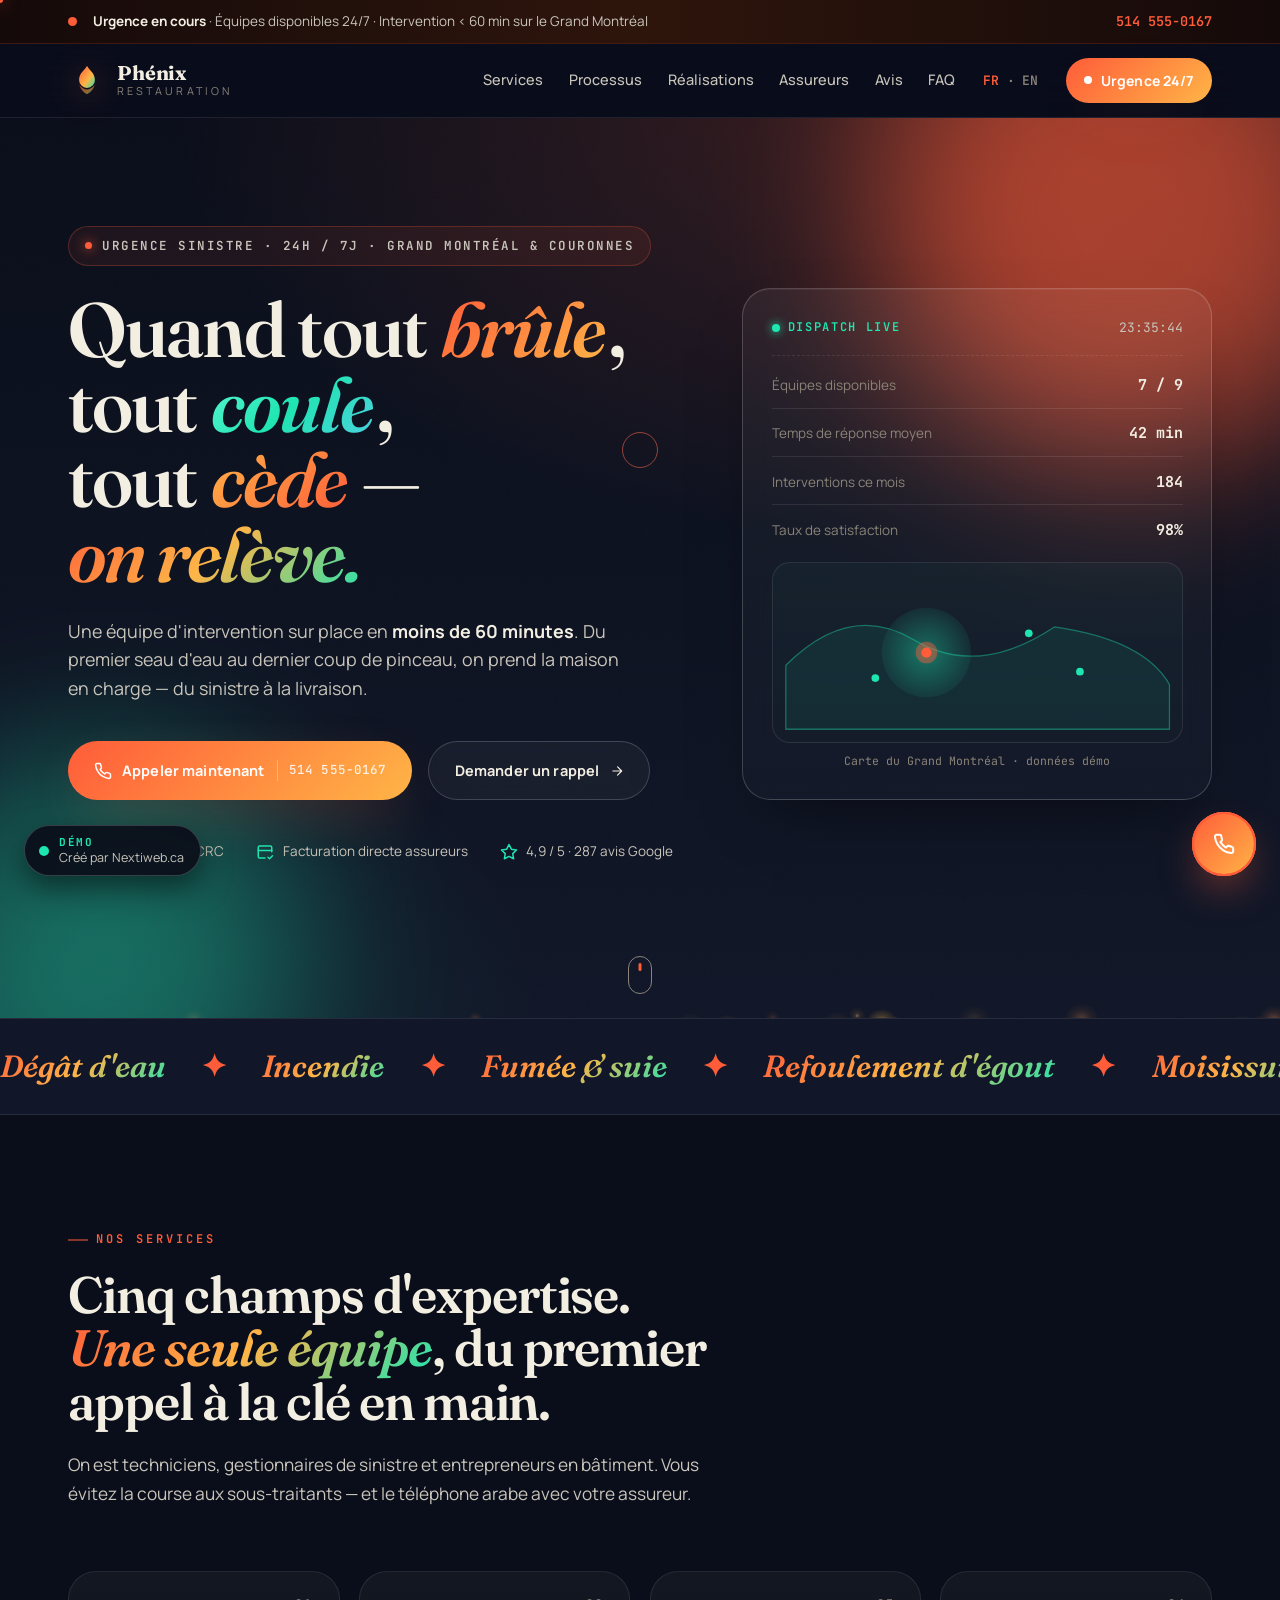
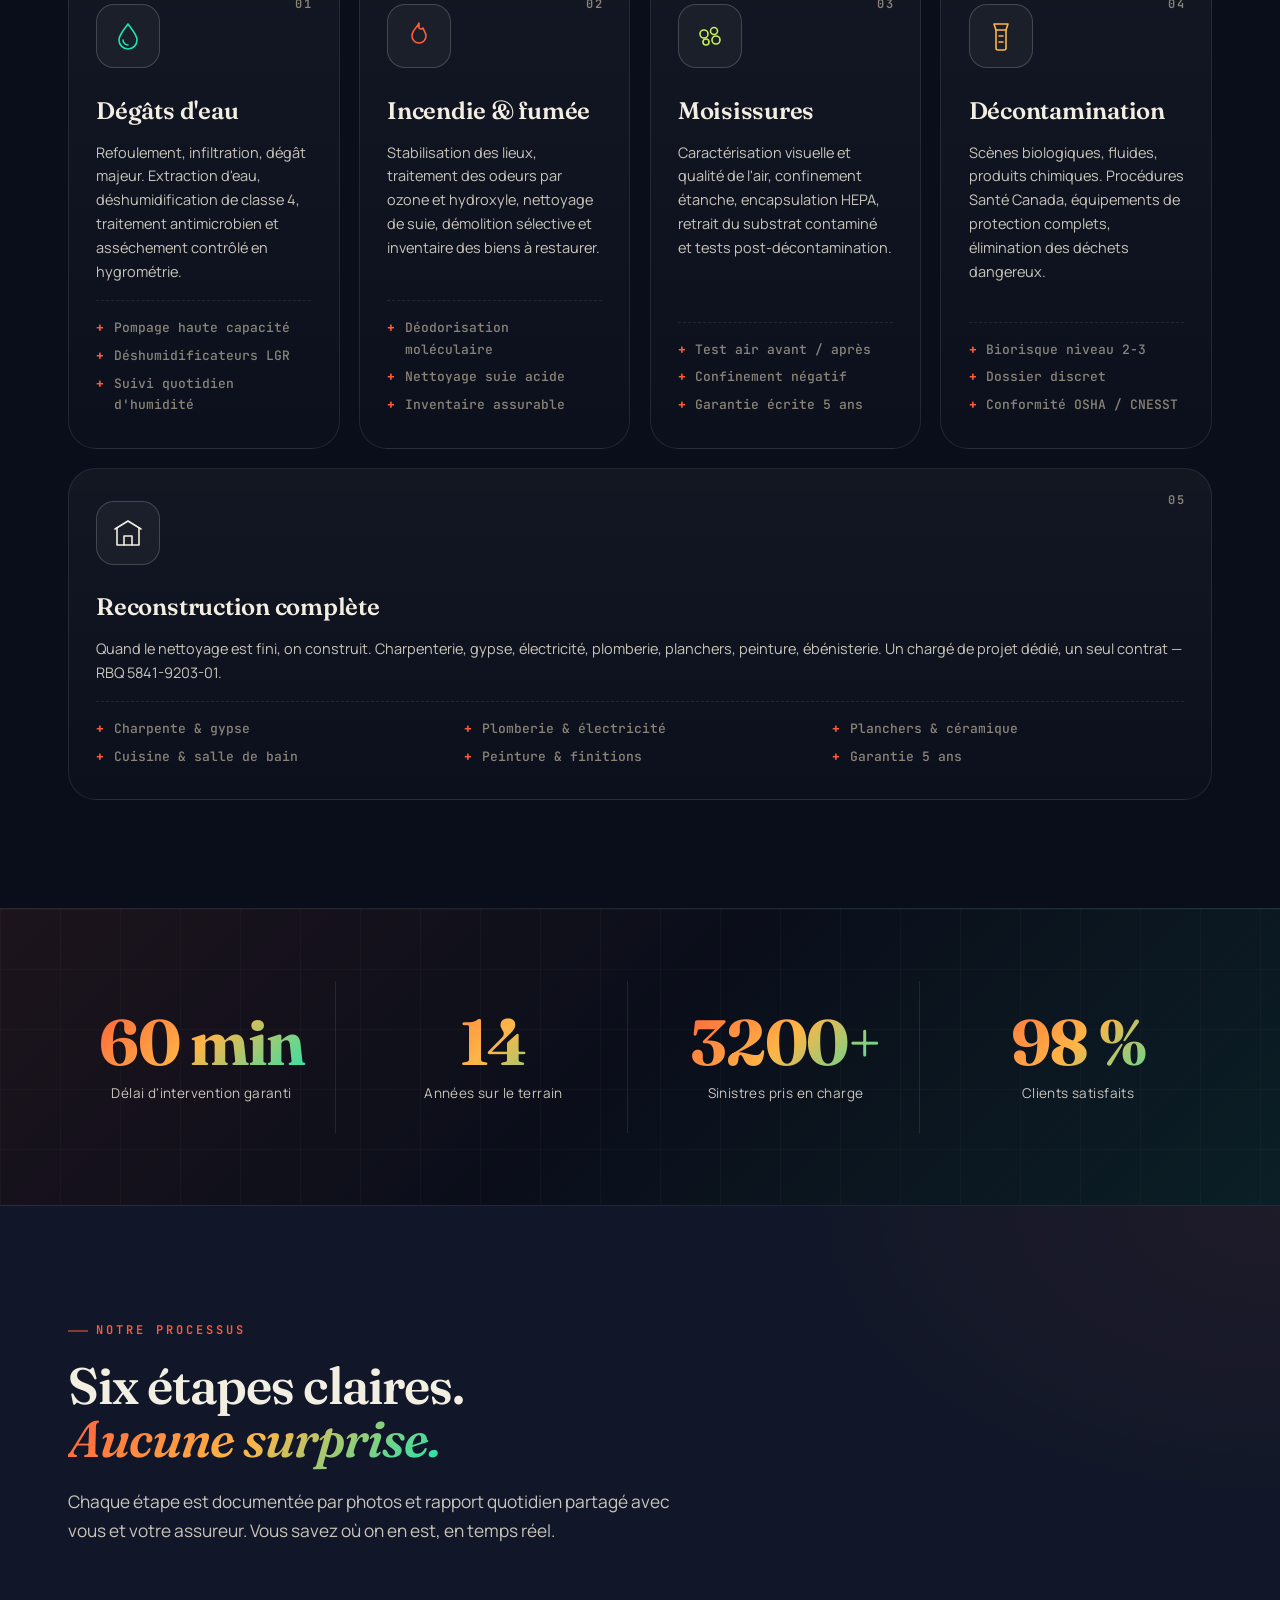
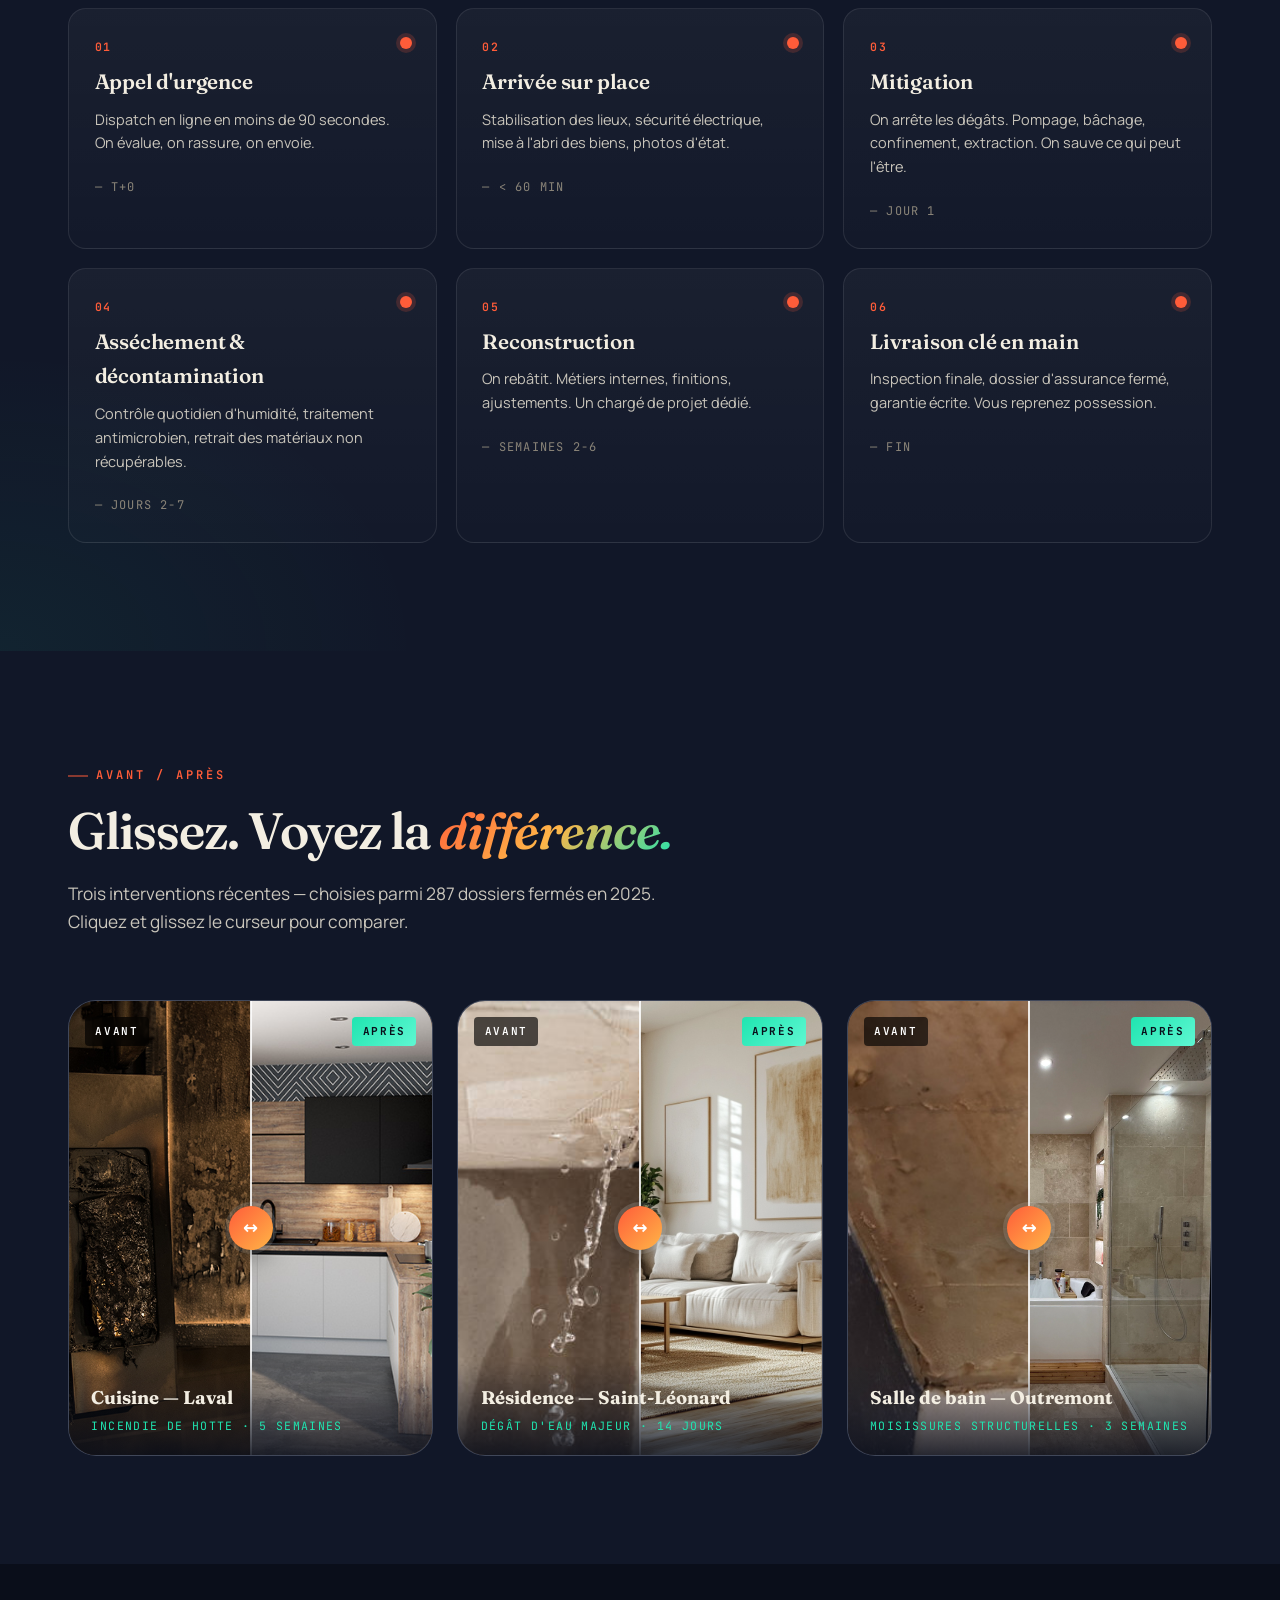
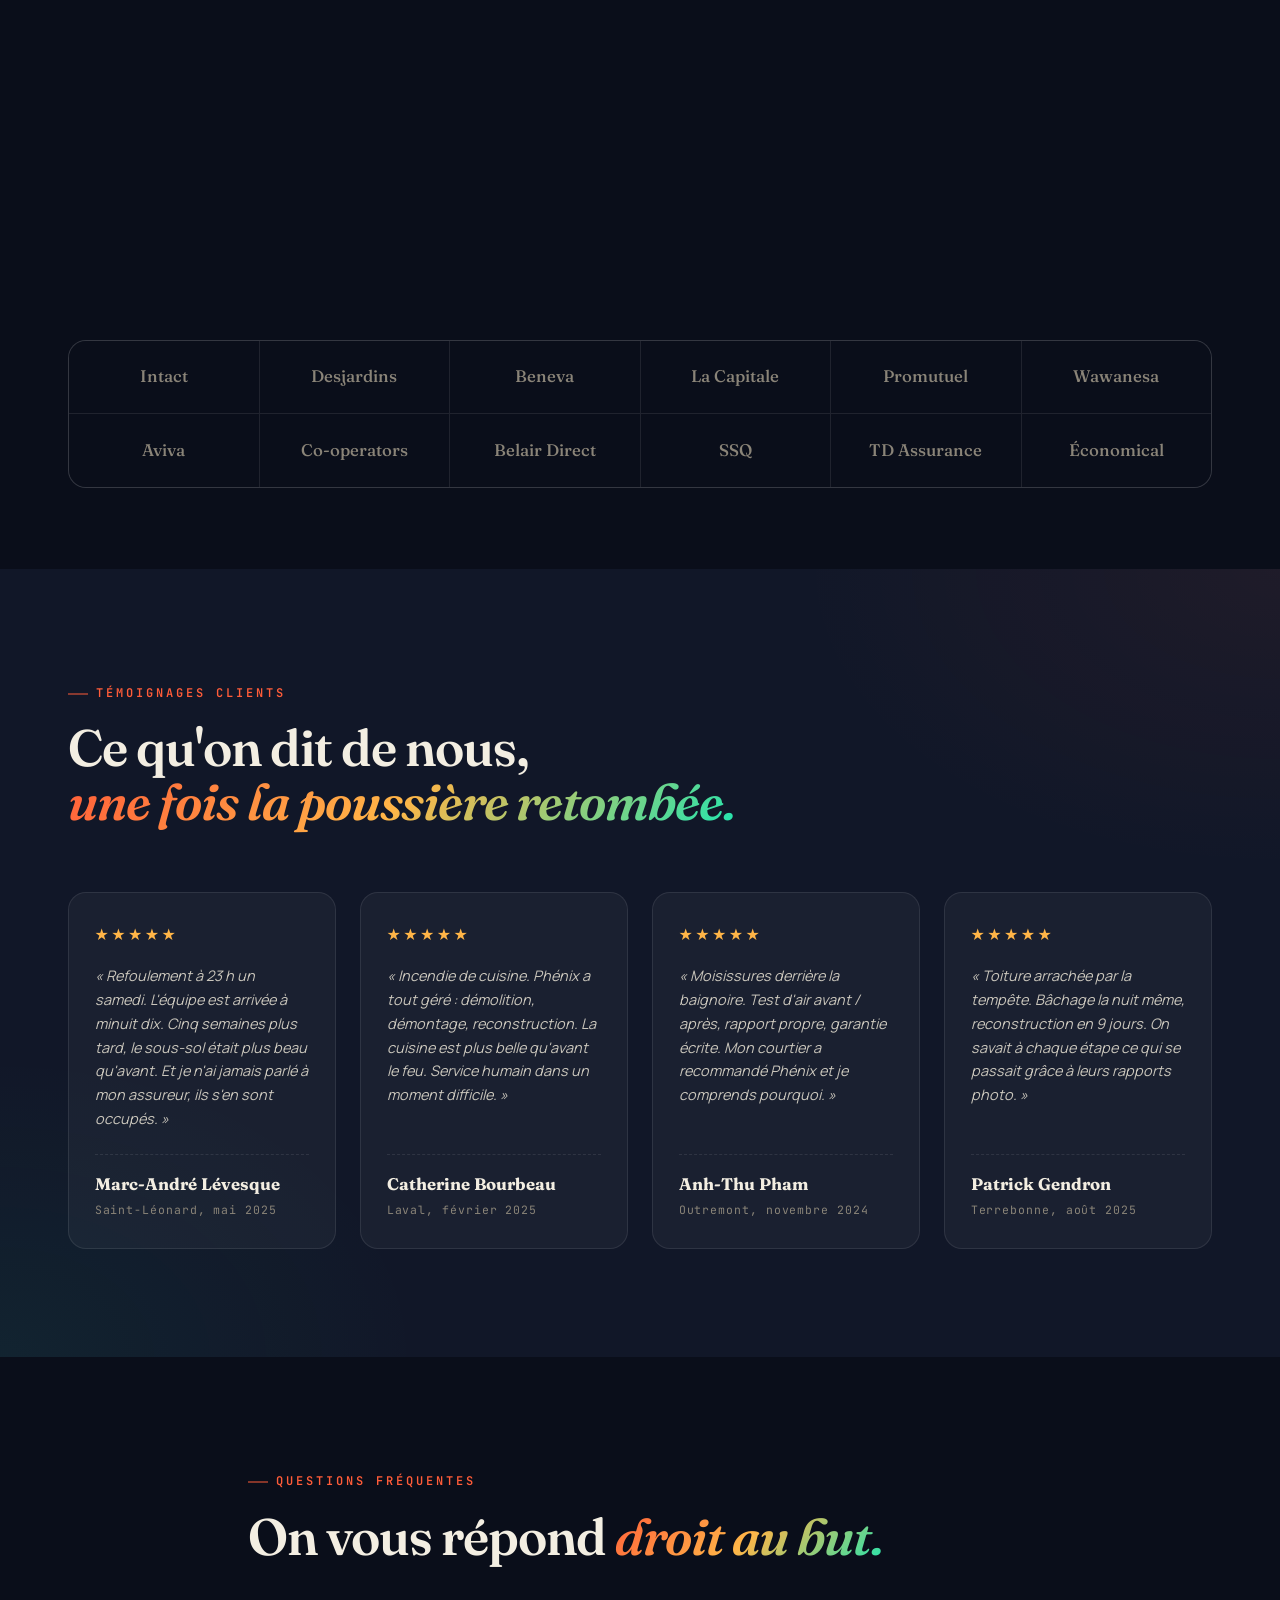
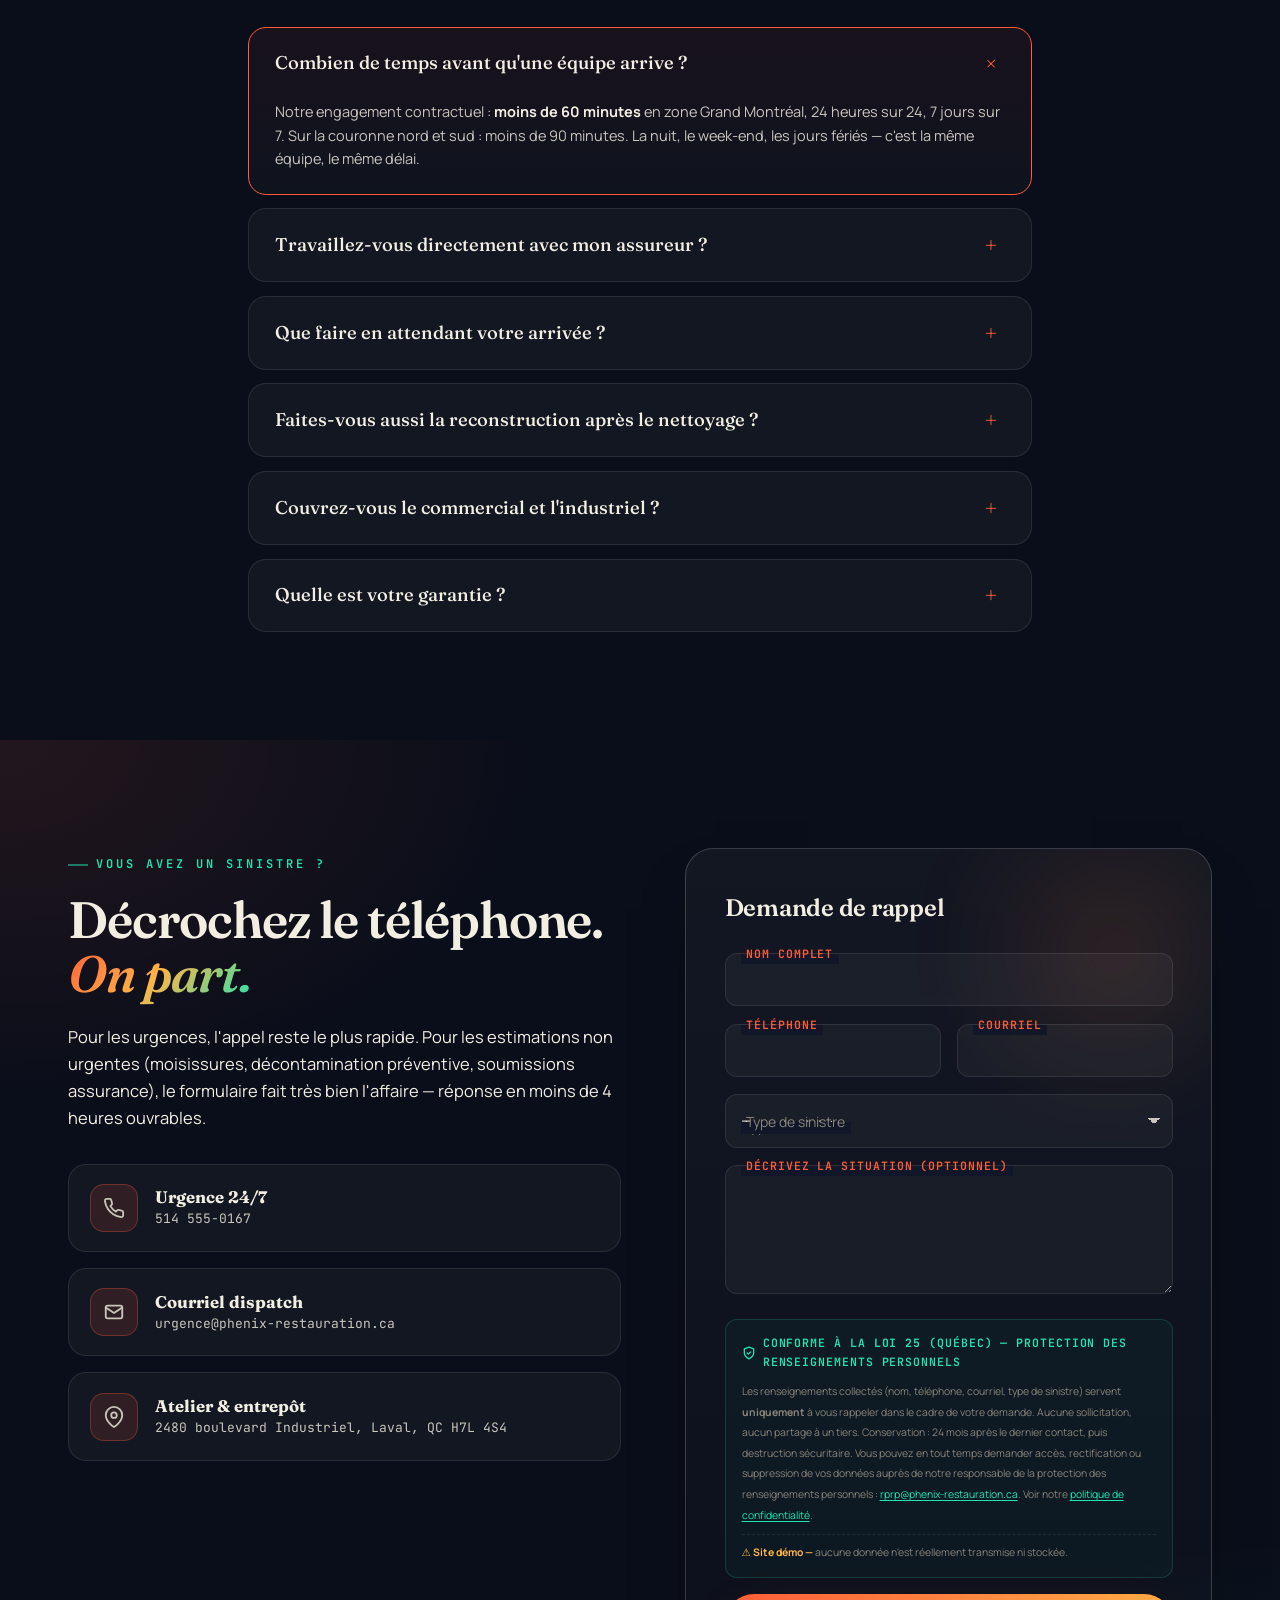
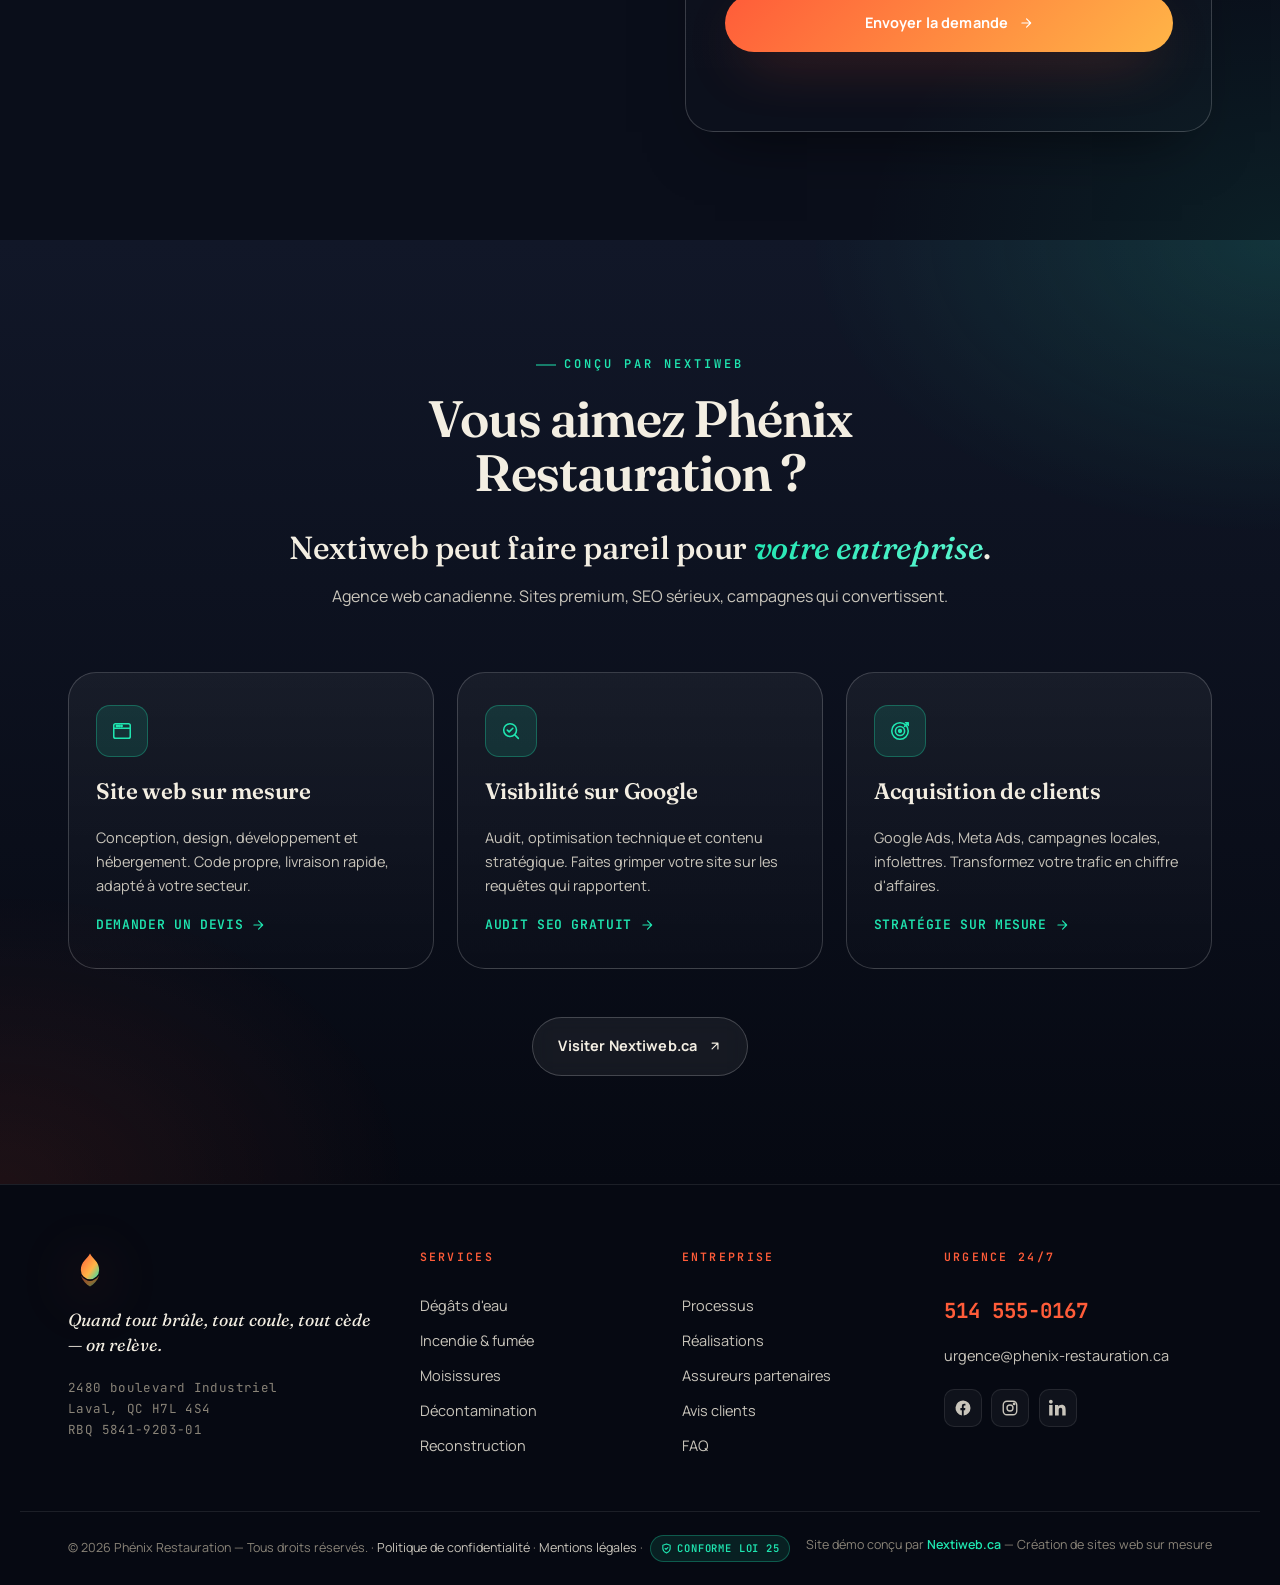
==== commit 25eef36b: "Add Loi 25 compliance — privacy policy pages and form notice Visitor-facing compliance signals: - Ne" ====
--- a/index.html
+++ b/index.html
@@ -742,9 +742,20 @@
             <textarea id="message" name="message" rows="4"></textarea>
             <label for="message">Décrivez la situation (optionnel)</label>
           </div>
-          <p class="contact__rgpd">
-            <small>En soumettant ce formulaire, vous consentez à être contacté par Phénix Restauration. Aucune sollicitation, aucun partage tiers.</small>
-          </p>
+          <div class="contact__rgpd">
+            <p class="contact__rgpd-badge">
+              <svg viewBox="0 0 24 24" width="14" height="14" fill="none" stroke="currentColor" stroke-width="2.2" stroke-linecap="round" stroke-linejoin="round" aria-hidden="true"><path d="M12 22s8-4 8-10V5l-8-3-8 3v7c0 6 8 10 8 10z"/><path d="m9 12 2 2 4-4"/></svg>
+              <span>Conforme à la <strong>Loi 25</strong> (Québec) — Protection des renseignements personnels</span>
+            </p>
+            <p>
+              <small>
+                Les renseignements collectés (nom, téléphone, courriel, type de sinistre) servent <strong>uniquement</strong> à vous rappeler dans le cadre de votre demande. Aucune sollicitation, aucun partage à un tiers. Conservation : 24 mois après le dernier contact, puis destruction sécuritaire. Vous pouvez en tout temps demander accès, rectification ou suppression de vos données auprès de notre responsable de la protection des renseignements personnels : <a href="mailto:rprp@phenix-restauration.ca">rprp@phenix-restauration.ca</a>. Voir notre <a href="politique-confidentialite.html">politique de confidentialité</a>.
+              </small>
+            </p>
+            <p class="contact__rgpd-demo">
+              <small><strong>⚠ Site démo —</strong> aucune donnée n'est réellement transmise ni stockée.</small>
+            </p>
+          </div>
           <button type="submit" class="btn btn--primary btn--full">
             Envoyer la demande
             <svg viewBox="0 0 24 24" width="14" height="14" fill="none" stroke="currentColor" stroke-width="2" stroke-linecap="round" stroke-linejoin="round" aria-hidden="true"><path d="M5 12h14M13 5l7 7-7 7"/></svg>
@@ -877,7 +888,7 @@
       </div>
     </div>
     <div class="footer__bottom">
-      <p>&copy; 2026 Phénix Restauration — Tous droits réservés. · <a href="#">Mentions légales</a> · <a href="#">Politique de confidentialité</a></p>
+      <p>&copy; 2026 Phénix Restauration — Tous droits réservés. · <a href="politique-confidentialite.html">Politique de confidentialité</a> · <a href="politique-confidentialite.html#mentions">Mentions légales</a> · <span class="loi25-pill"><svg viewBox="0 0 24 24" width="11" height="11" fill="none" stroke="currentColor" stroke-width="2.4" stroke-linecap="round" stroke-linejoin="round" aria-hidden="true"><path d="M12 22s8-4 8-10V5l-8-3-8 3v7c0 6 8 10 8 10z"/><path d="m9 12 2 2 4-4"/></svg>Conforme Loi&nbsp;25</span></p>
       <p class="footer__credit">
         Site démo conçu par
         <a href="https://nextiweb.ca" target="_blank" rel="noopener">Nextiweb.ca</a>
--- a/css/style.css
+++ b/css/style.css
@@ -1338,6 +1338,55 @@
   margin: 0 0 1rem;
   color: var(--ink-mute);
   font-size: 12.5px;
+  display: flex; flex-direction: column;
+  gap: .55rem;
+  padding: .9rem 1rem;
+  background: rgba(31, 229, 176, 0.04);
+  border: 1px solid rgba(31, 229, 176, 0.18);
+  border-radius: 12px;
+}
+.contact__rgpd p { margin: 0; }
+.contact__rgpd small { line-height: 1.55; }
+.contact__rgpd a {
+  color: var(--jade);
+  text-decoration: underline;
+  text-decoration-thickness: 1px;
+  text-underline-offset: 2px;
+}
+.contact__rgpd a:hover { color: var(--jade-2); }
+.contact__rgpd-badge {
+  display: inline-flex !important;
+  align-items: center; gap: .45rem;
+  font-family: var(--mono);
+  font-size: 11.5px; font-weight: 600;
+  letter-spacing: .08em;
+  text-transform: uppercase;
+  color: var(--jade) !important;
+}
+.contact__rgpd-badge svg { flex-shrink: 0; }
+.contact__rgpd-badge strong { color: var(--jade); }
+.contact__rgpd-demo {
+  padding-top: .45rem;
+  border-top: 1px dashed rgba(255, 255, 255, 0.08);
+  color: var(--ink-mute) !important;
+}
+.contact__rgpd-demo strong { color: var(--fire-2); }
+
+/* Loi 25 pill in footer */
+.loi25-pill {
+  display: inline-flex; align-items: center; gap: .35rem;
+  padding: .25rem .6rem;
+  background: rgba(31, 229, 176, 0.1);
+  border: 1px solid rgba(31, 229, 176, 0.3);
+  border-radius: 999px;
+  font-family: var(--mono);
+  font-size: 10.5px; font-weight: 600;
+  letter-spacing: .08em;
+  text-transform: uppercase;
+  color: var(--jade);
+  margin-left: .25rem;
+  white-space: nowrap;
+  vertical-align: middle;
 }
 .contact__success {
   margin-top: 1rem;
@@ -1635,6 +1684,153 @@
   100% { transform: scale(1.7); opacity: 0; }
 }
 
+/* ============ LEGAL / PRIVACY PAGE ============ */
+.legal {
+  padding: clamp(80px, 12vh, 130px) 0 clamp(60px, 8vh, 100px);
+  background:
+    radial-gradient(800px 500px at 100% 0%, rgba(31, 229, 176, 0.08), transparent 60%),
+    radial-gradient(700px 500px at 0% 100%, rgba(255, 92, 57, 0.06), transparent 60%),
+    var(--bg);
+  min-height: calc(100vh - 200px);
+}
+.legal__hero {
+  margin-bottom: clamp(40px, 5vh, 64px);
+  padding-bottom: 2rem;
+  border-bottom: 1px solid var(--line);
+}
+.legal__title {
+  font-family: var(--display);
+  font-weight: 600;
+  font-size: clamp(2.2rem, 5vw, 3.6rem);
+  line-height: 1.05;
+  letter-spacing: -.02em;
+  margin: 1rem 0 1.2rem;
+  color: var(--ink);
+}
+.legal__title em {
+  font-style: italic;
+  background: var(--grad-phoenix);
+  -webkit-background-clip: text; background-clip: text;
+  color: transparent;
+}
+.legal__lead {
+  font-size: 1.05rem;
+  color: var(--ink-soft);
+  line-height: 1.7;
+  max-width: 700px;
+}
+.legal__lead strong { color: var(--ink); }
+.legal__lead em { font-style: italic; color: var(--ink-soft); }
+.legal__updated {
+  margin-top: 1.4rem;
+  font-family: var(--mono);
+  font-size: 12px;
+  color: var(--ink-mute);
+  letter-spacing: .08em;
+  text-transform: uppercase;
+}
+.legal__updated span { color: var(--jade); }
+
+.legal__body section {
+  margin-bottom: 2.4rem;
+  padding-bottom: 2rem;
+  border-bottom: 1px dashed var(--line);
+}
+.legal__body section:last-of-type { border-bottom: none; }
+.legal__body h2 {
+  font-family: var(--display);
+  font-weight: 600;
+  font-size: clamp(1.3rem, 2.2vw, 1.7rem);
+  color: var(--ink);
+  margin-bottom: 1rem;
+  letter-spacing: -.01em;
+  position: relative;
+  padding-left: 1.2rem;
+}
+.legal__body h2::before {
+  content: '';
+  position: absolute;
+  left: 0; top: .55em;
+  width: 6px; height: 6px;
+  border-radius: 50%;
+  background: var(--grad-flame);
+  box-shadow: 0 0 12px var(--fire);
+}
+.legal__body p {
+  color: var(--ink-soft);
+  font-size: 14.5px;
+  line-height: 1.7;
+  margin-bottom: .9rem;
+}
+.legal__body p:last-child { margin-bottom: 0; }
+.legal__body strong { color: var(--ink); font-weight: 600; }
+.legal__body em { font-style: italic; color: var(--ink-soft); }
+.legal__body ul {
+  list-style: none;
+  margin: 0 0 1rem;
+  padding: 0;
+  display: grid;
+  gap: .55rem;
+}
+.legal__body ul li {
+  position: relative;
+  padding-left: 1.4rem;
+  color: var(--ink-soft);
+  font-size: 14.5px;
+  line-height: 1.6;
+}
+.legal__body ul li::before {
+  content: '';
+  position: absolute;
+  left: 0; top: .55em;
+  width: 8px; height: 1px;
+  background: var(--fire);
+}
+.legal__body a {
+  color: var(--jade);
+  text-decoration: underline;
+  text-decoration-thickness: 1px;
+  text-underline-offset: 2px;
+  transition: color .25s;
+}
+.legal__body a:hover { color: var(--jade-2); }
+
+.legal__box {
+  background: var(--surface);
+  border: 1px solid var(--line-strong);
+  border-radius: var(--radius);
+  padding: 1.2rem 1.4rem;
+  margin: 1rem 0;
+}
+.legal__box p { margin: 0; line-height: 1.7; }
+.legal__box strong { color: var(--jade); font-family: var(--display); font-size: 1.05em; }
+
+.legal__demo-banner {
+  display: flex; align-items: flex-start; gap: 1rem;
+  margin: 2.5rem 0 2rem;
+  padding: 1.4rem 1.4rem;
+  background: rgba(255, 181, 71, 0.06);
+  border: 1px solid rgba(255, 181, 71, 0.3);
+  border-radius: var(--radius);
+  color: var(--ink-soft);
+}
+.legal__demo-banner svg {
+  color: var(--fire-2);
+  flex-shrink: 0;
+  margin-top: 2px;
+}
+.legal__demo-banner p {
+  margin: 0;
+  font-size: 13.5px;
+  line-height: 1.6;
+}
+.legal__demo-banner strong { color: var(--fire-2); }
+
+.legal__back {
+  text-align: center;
+  margin-top: 2rem;
+}
+
 /* ============ REVEAL ============ */
 [data-reveal] {
   opacity: 0;
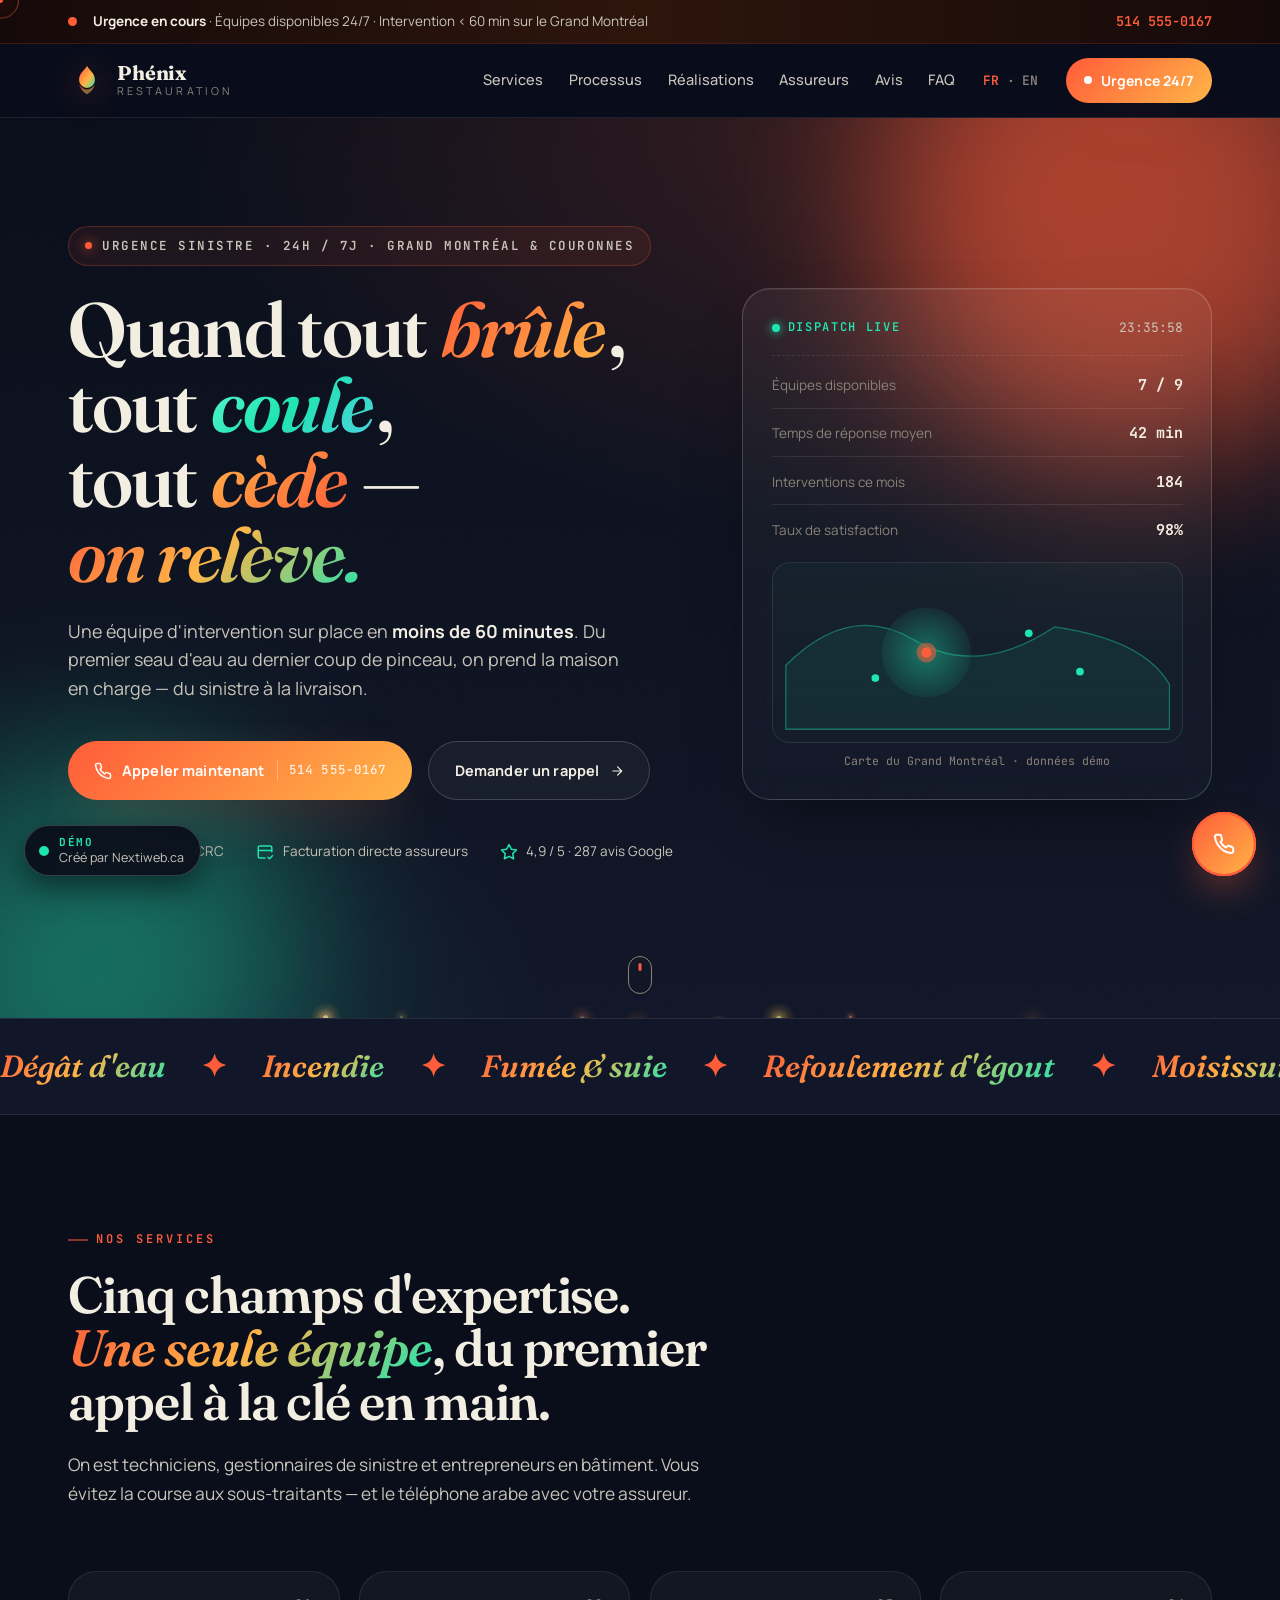
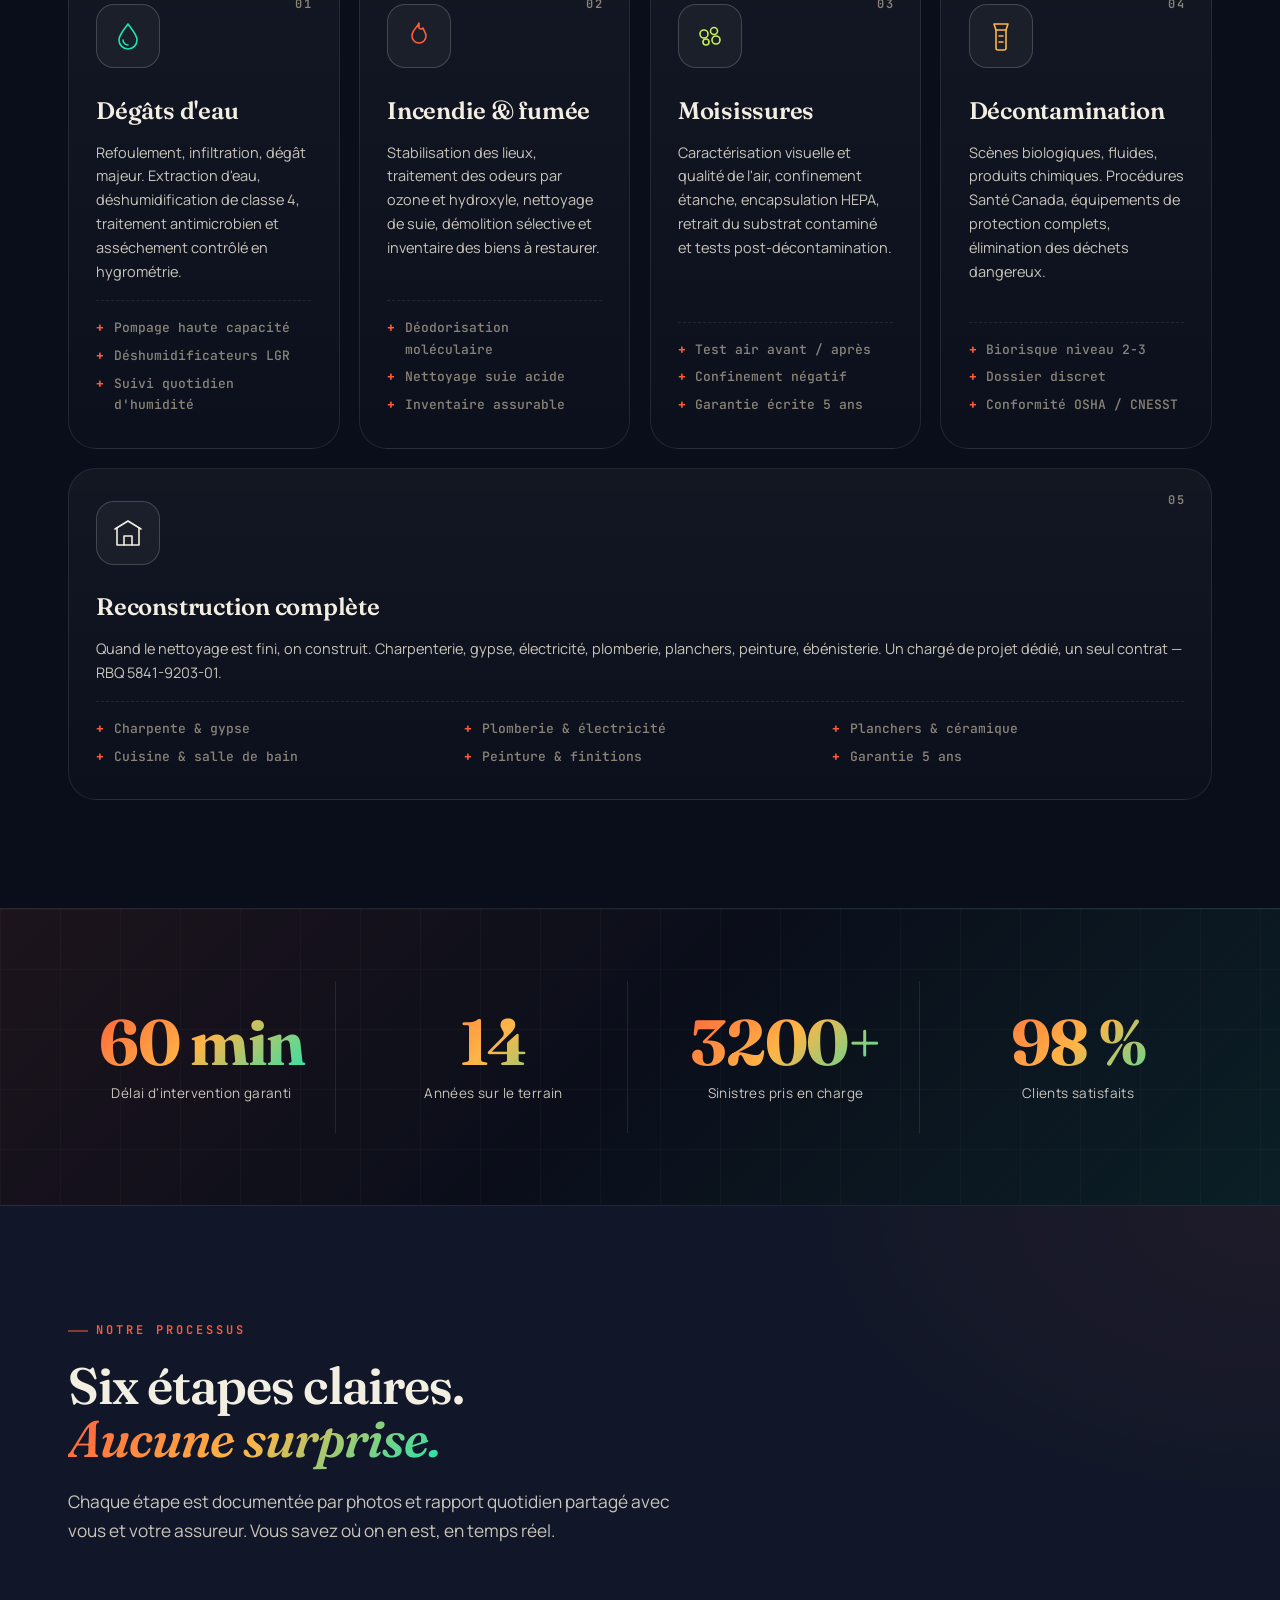
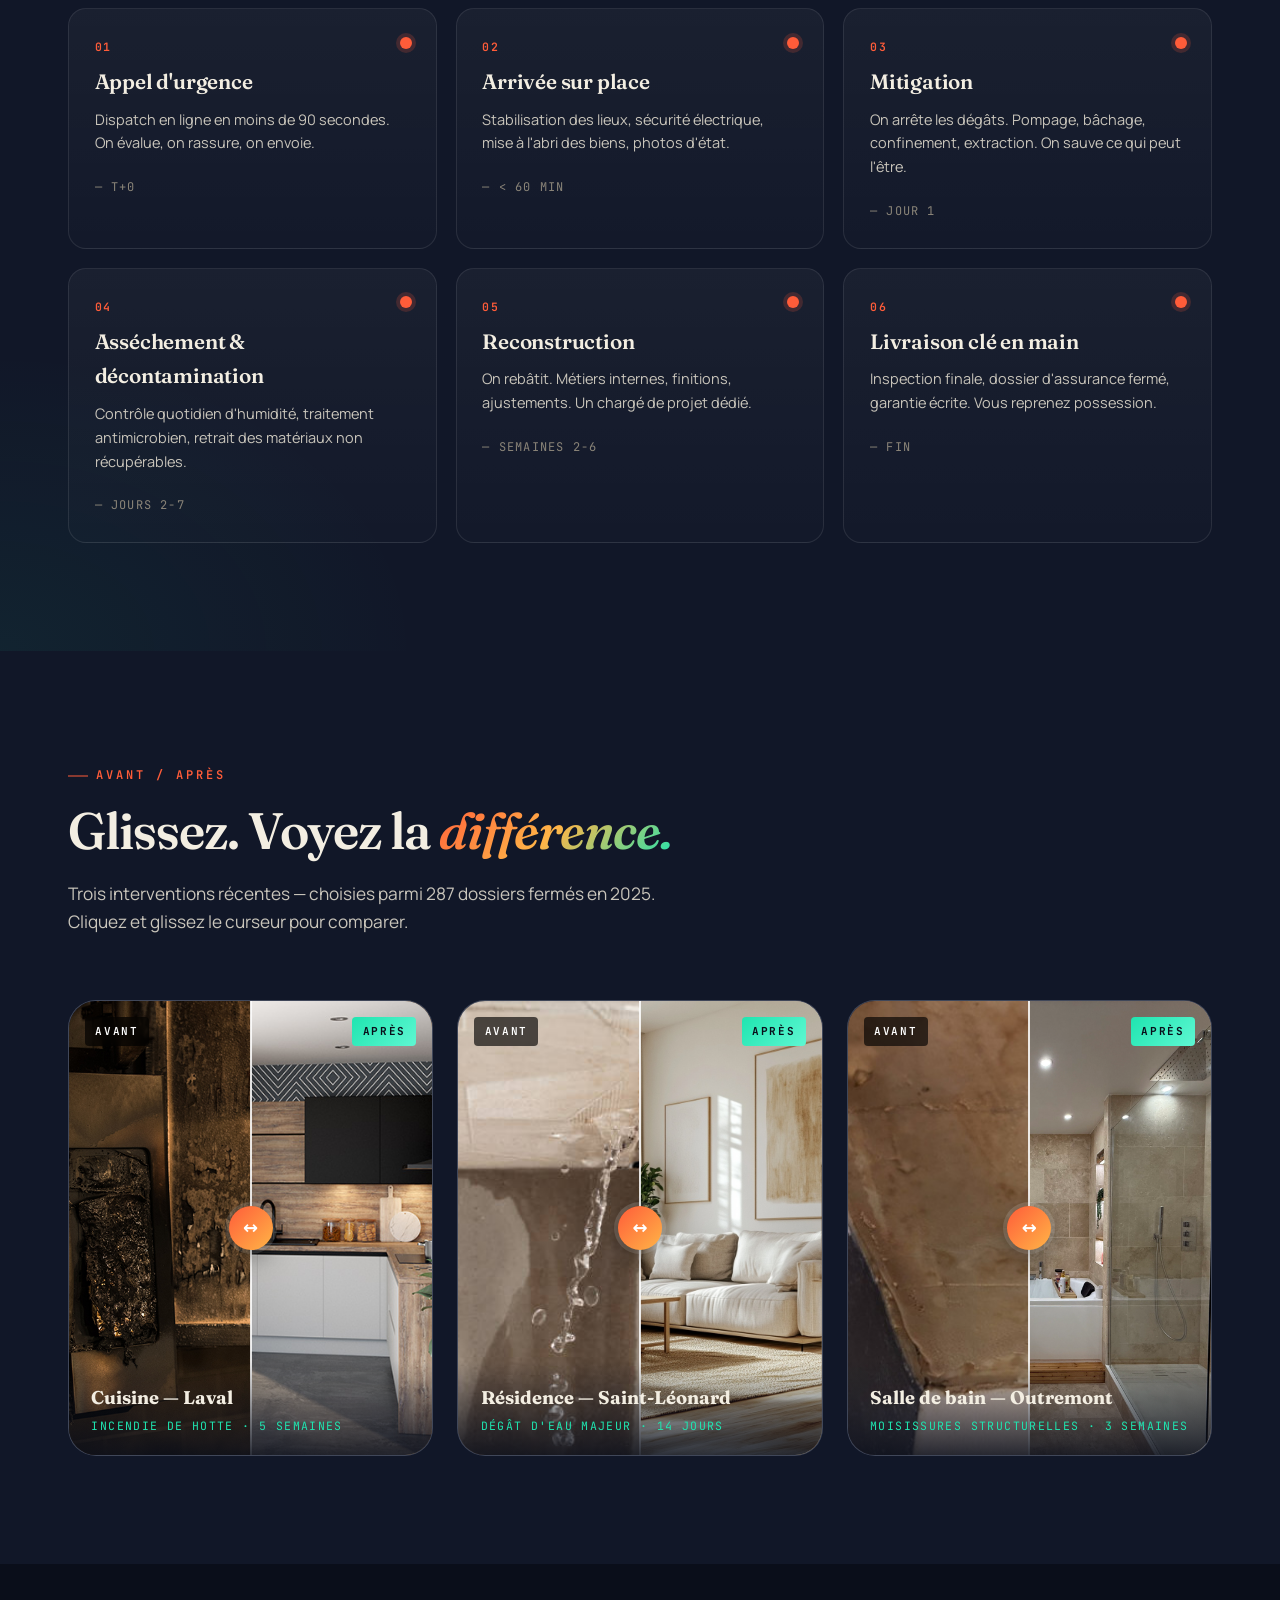
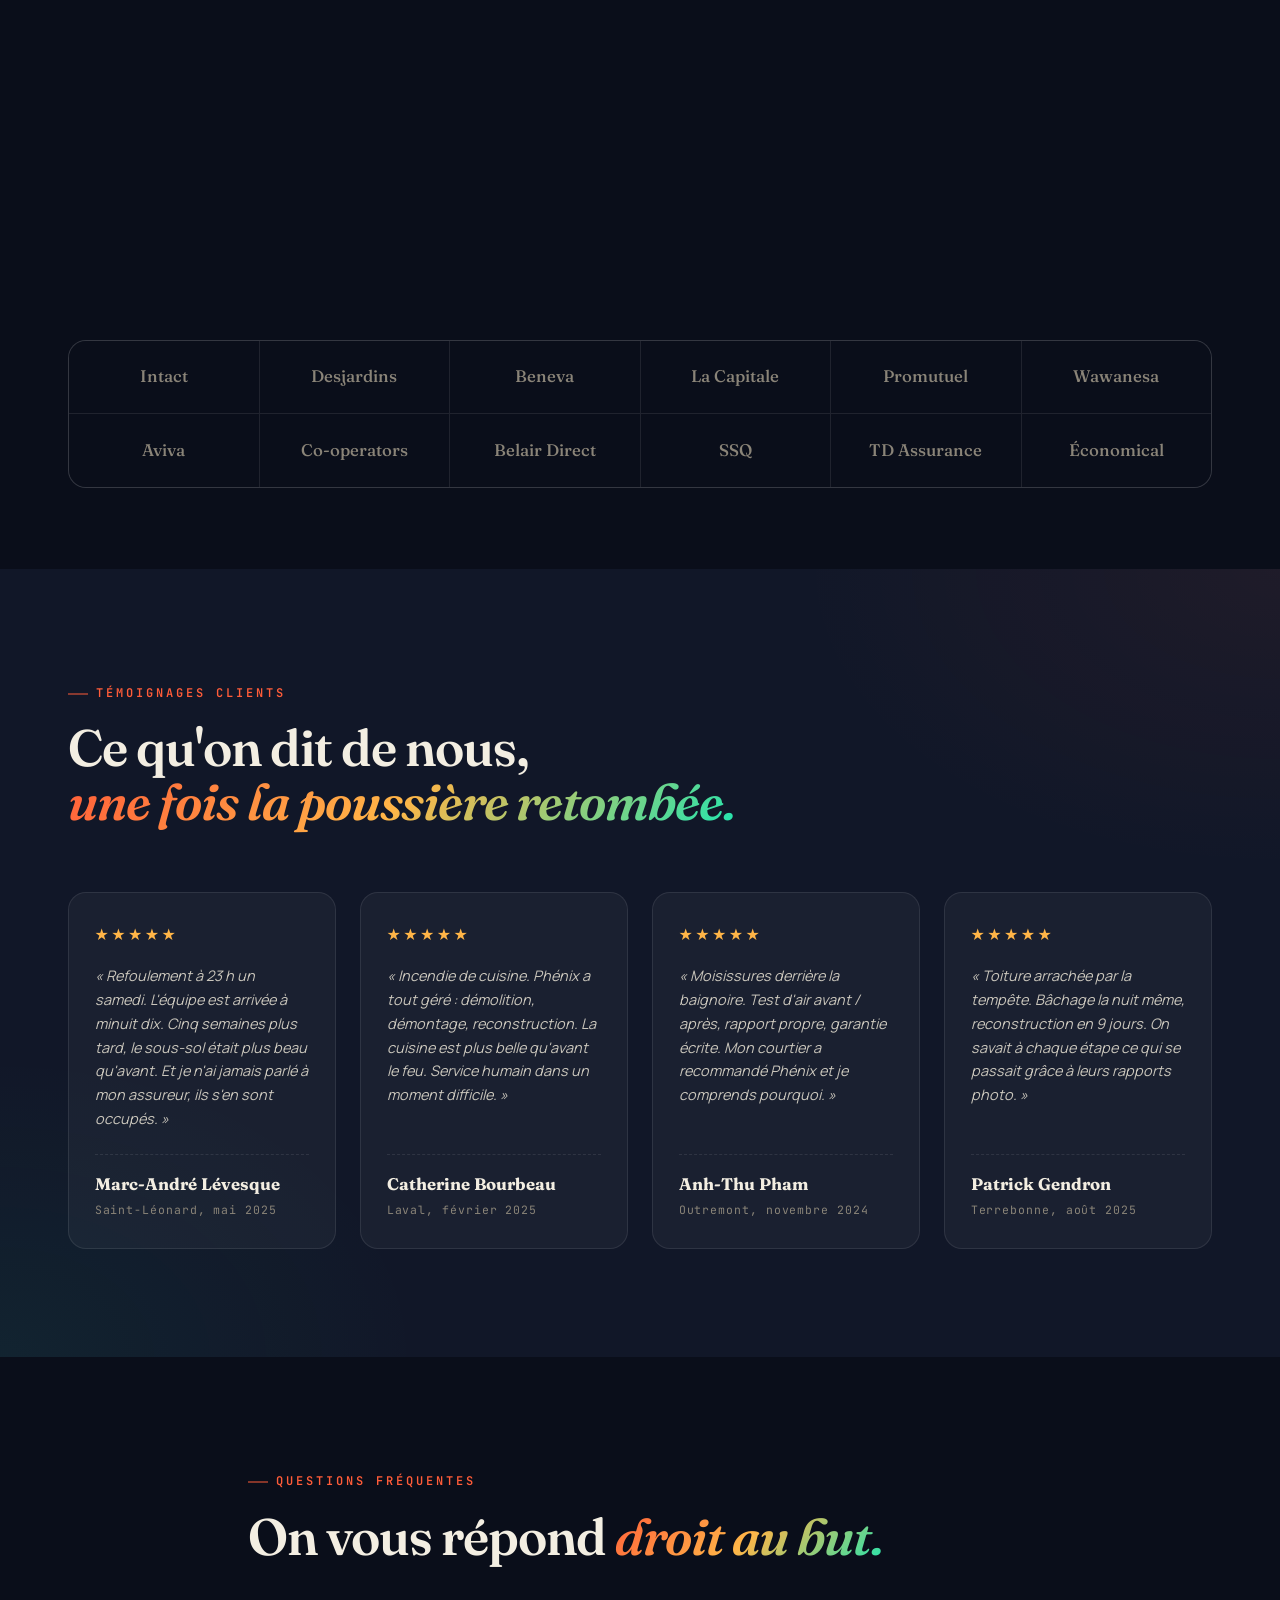
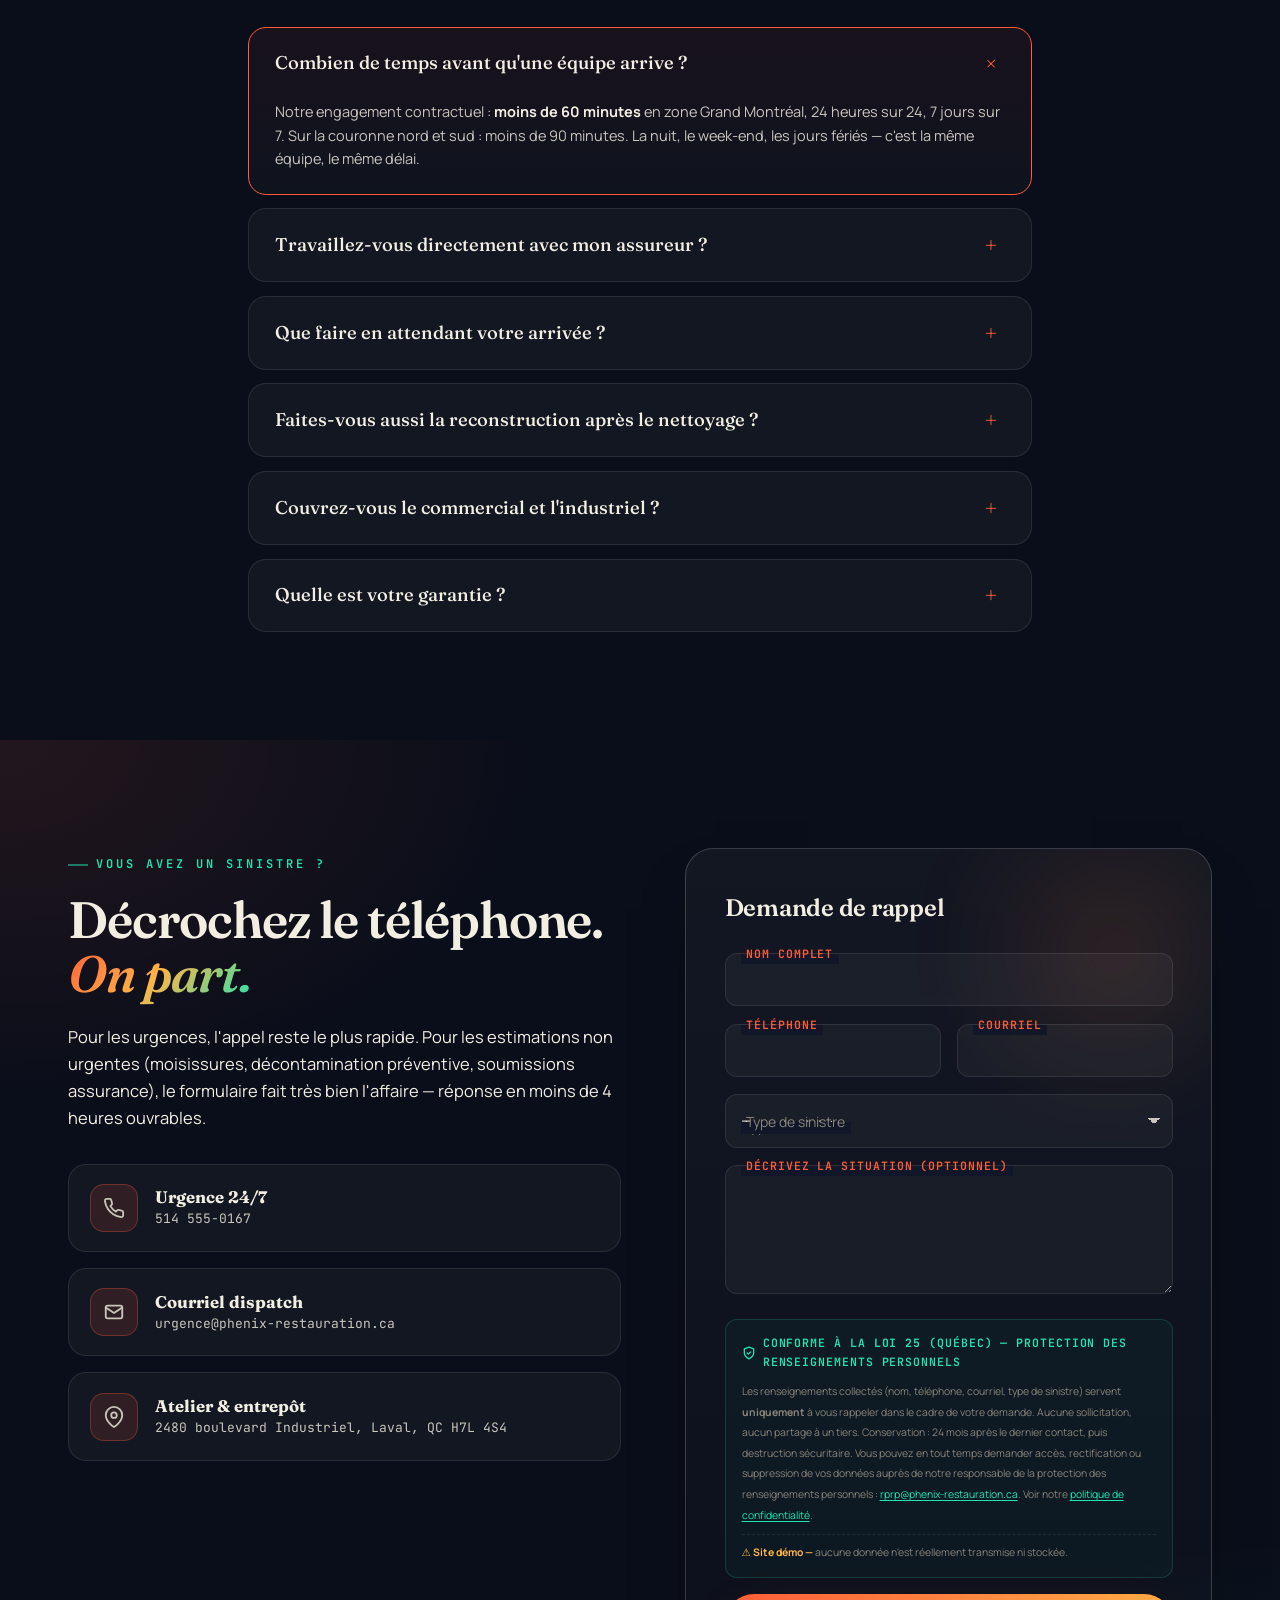
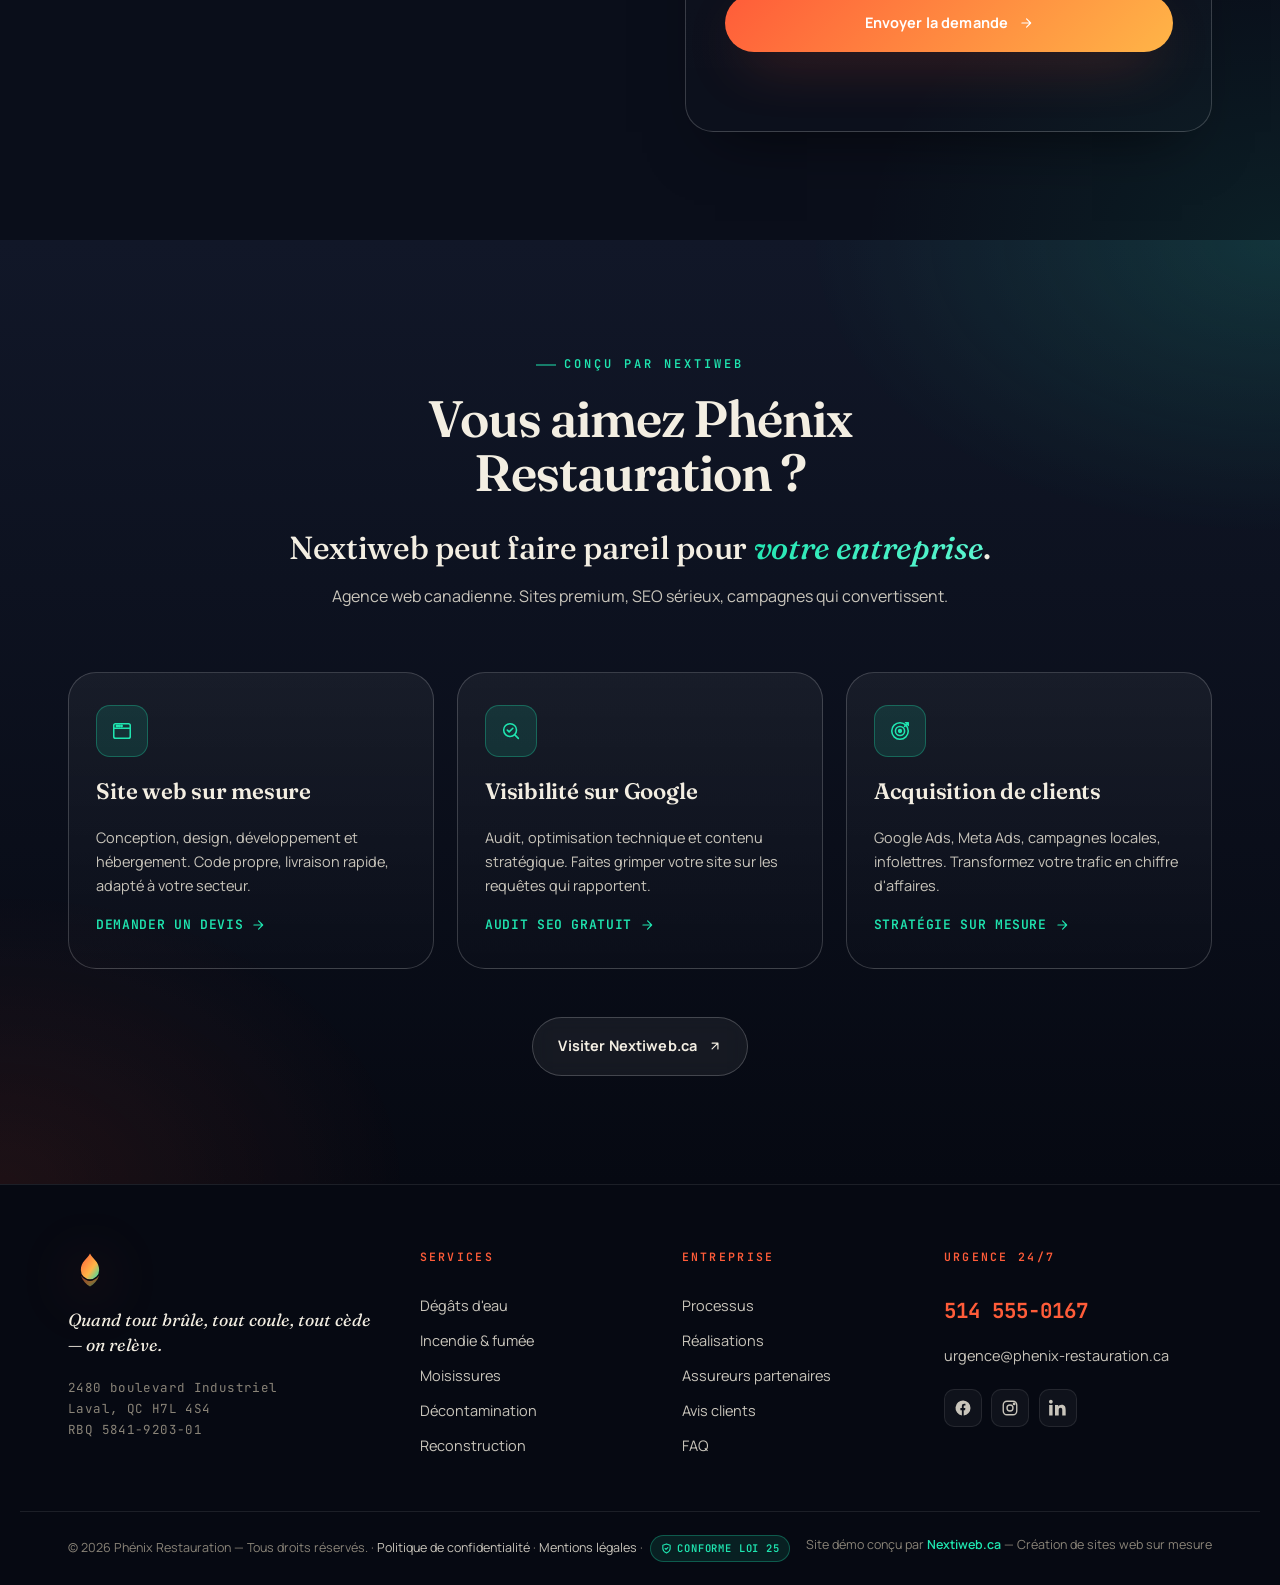
==== commit 8325067d: "Point all canonical URLs to service-domicile.nextiwebstudio.ca Replaces https://phenix-restauration." ====
--- a/index.html
+++ b/index.html
@@ -10,18 +10,18 @@
   <meta name="keywords" content="restauration apres sinistre montreal, degats eau quebec, urgence sinistre 24h, decontamination moisissures, incendie restauration, nettoyage apres feu montreal, reconstruction sinistre" />
   <meta name="author" content="Phénix Restauration" />
   <meta name="robots" content="index, follow" />
-  <link rel="canonical" href="https://phenix-restauration.ca/" />
-  <link rel="alternate" hreflang="fr-CA" href="https://phenix-restauration.ca/" />
-  <link rel="alternate" hreflang="en-CA" href="https://phenix-restauration.ca/index-en.html" />
-  <link rel="alternate" hreflang="x-default" href="https://phenix-restauration.ca/" />
+  <link rel="canonical" href="https://service-domicile.nextiwebstudio.ca/" />
+  <link rel="alternate" hreflang="fr-CA" href="https://service-domicile.nextiwebstudio.ca/" />
+  <link rel="alternate" hreflang="en-CA" href="https://service-domicile.nextiwebstudio.ca/index-en.html" />
+  <link rel="alternate" hreflang="x-default" href="https://service-domicile.nextiwebstudio.ca/" />
 
   <!-- Open Graph -->
   <meta property="og:locale" content="fr_CA" />
   <meta property="og:type" content="website" />
   <meta property="og:title" content="Phénix Restauration — Urgence sinistre 24/7" />
   <meta property="og:description" content="Intervention en moins de 60 minutes. Eau, feu, moisissures, décontamination, reconstruction. Certifié IICRC. Partenaire des principaux assureurs canadiens." />
-  <meta property="og:url" content="https://phenix-restauration.ca/" />
-  <meta property="og:image" content="https://phenix-restauration.ca/images/og-cover.jpg" />
+  <meta property="og:url" content="https://service-domicile.nextiwebstudio.ca/" />
+  <meta property="og:image" content="https://service-domicile.nextiwebstudio.ca/images/og-cover.jpg" />
   <meta property="og:image:width" content="1920" />
   <meta property="og:image:height" content="1080" />
   <meta property="og:site_name" content="Phénix Restauration" />
@@ -30,7 +30,7 @@
   <meta name="twitter:card" content="summary_large_image" />
   <meta name="twitter:title" content="Phénix Restauration — Urgence sinistre 24/7" />
   <meta name="twitter:description" content="On reprend la maison là où le sinistre l'a laissée. Eau · Feu · Moisissures · Reconstruction." />
-  <meta name="twitter:image" content="https://phenix-restauration.ca/images/og-cover.jpg" />
+  <meta name="twitter:image" content="https://service-domicile.nextiwebstudio.ca/images/og-cover.jpg" />
 
   <!-- Favicon (inline SVG) -->
   <link rel="icon" type="image/svg+xml" href="data:image/svg+xml,%3Csvg xmlns='http://www.w3.org/2000/svg' viewBox='0 0 64 64'%3E%3Cdefs%3E%3ClinearGradient id='g' x1='0%25' y1='0%25' x2='100%25' y2='100%25'%3E%3Cstop offset='0%25' stop-color='%23ff5c39'/%3E%3Cstop offset='100%25' stop-color='%23ffb547'/%3E%3C/linearGradient%3E%3C/defs%3E%3Ccircle cx='32' cy='32' r='30' fill='%230a0e1a'/%3E%3Cpath d='M32 14c-4 7-12 11-12 21a12 12 0 0024 0c0-10-8-14-12-21z' fill='url(%23g)'/%3E%3C/svg%3E" />
@@ -52,9 +52,9 @@
     "@type": ["EmergencyService", "HomeAndConstructionBusiness"],
     "name": "Phénix Restauration",
     "alternateName": "Phénix Restauration après-sinistre",
-    "image": "https://phenix-restauration.ca/images/og-cover.jpg",
-    "@id": "https://phenix-restauration.ca/",
-    "url": "https://phenix-restauration.ca/",
+    "image": "https://service-domicile.nextiwebstudio.ca/images/og-cover.jpg",
+    "@id": "https://service-domicile.nextiwebstudio.ca/",
+    "url": "https://service-domicile.nextiwebstudio.ca/",
     "telephone": "+1-514-555-0167",
     "email": "urgence@phenix-restauration.ca",
     "priceRange": "$$-$$$",
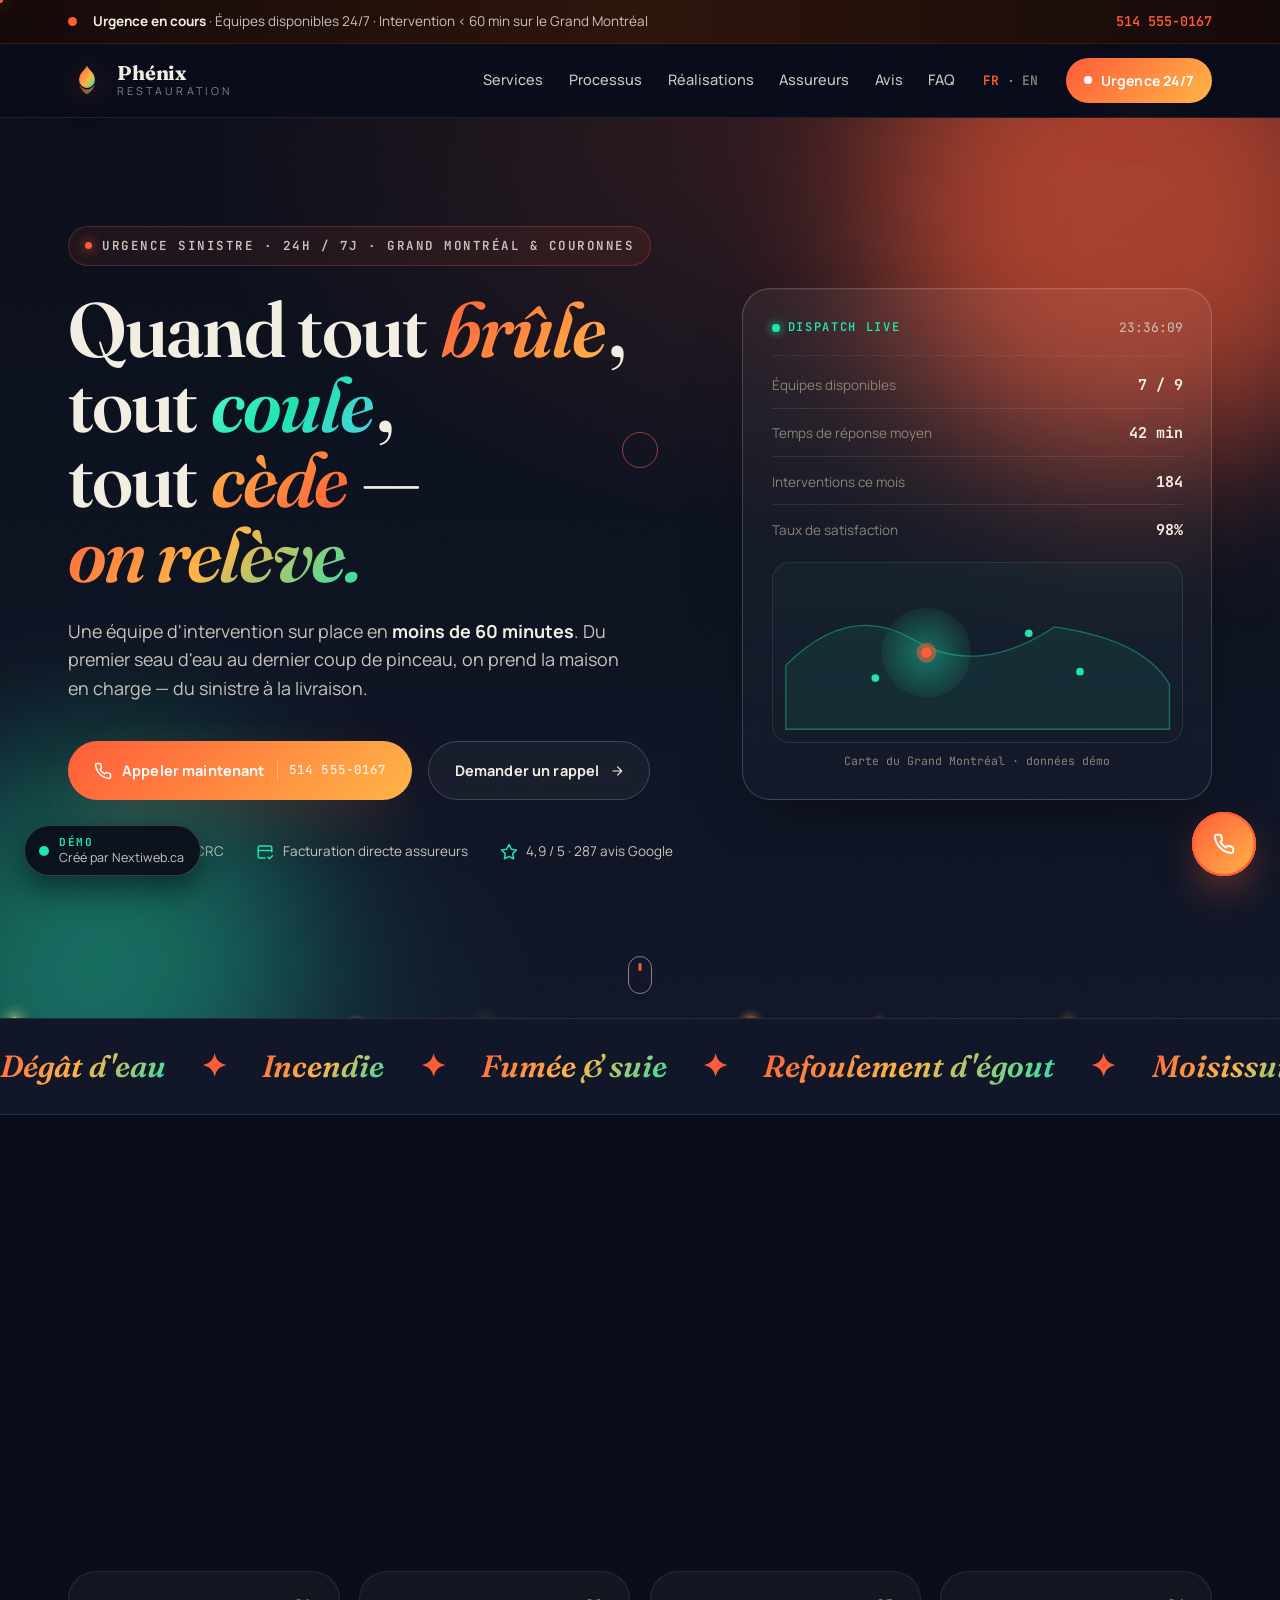
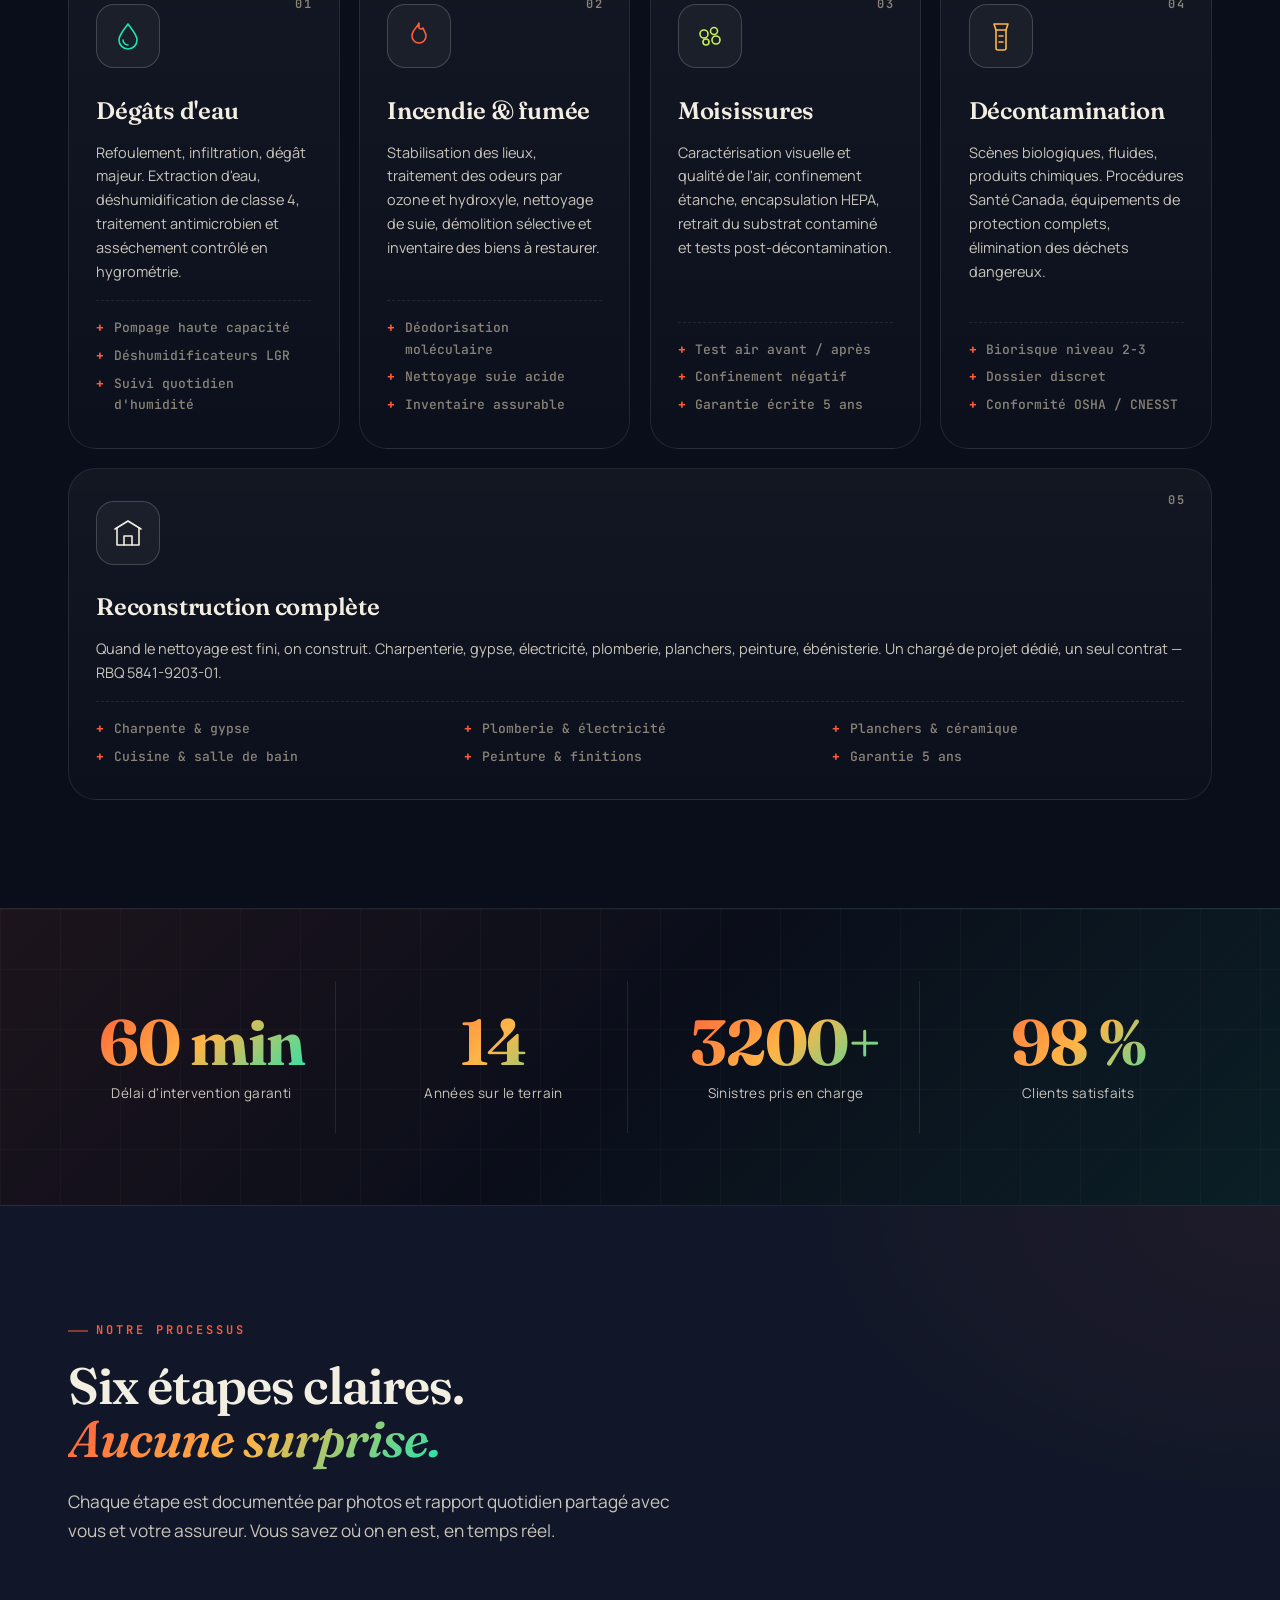
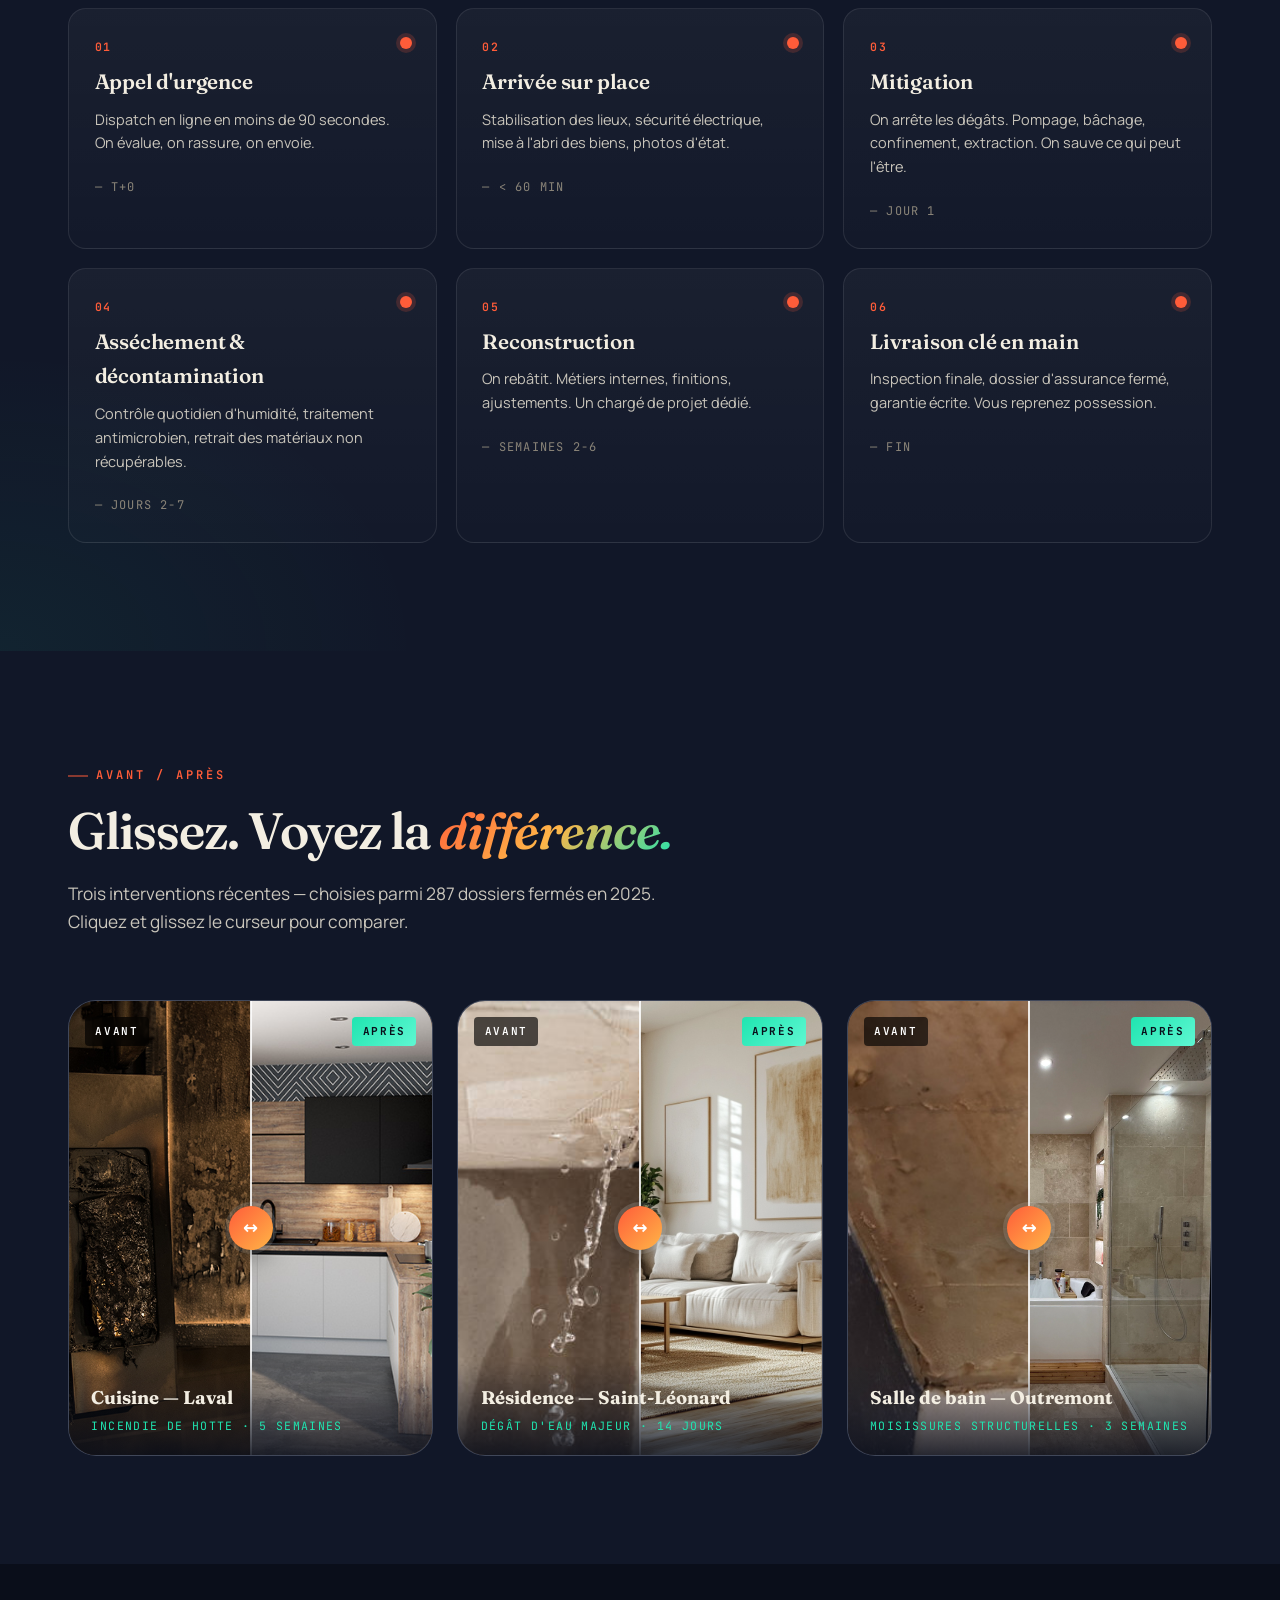
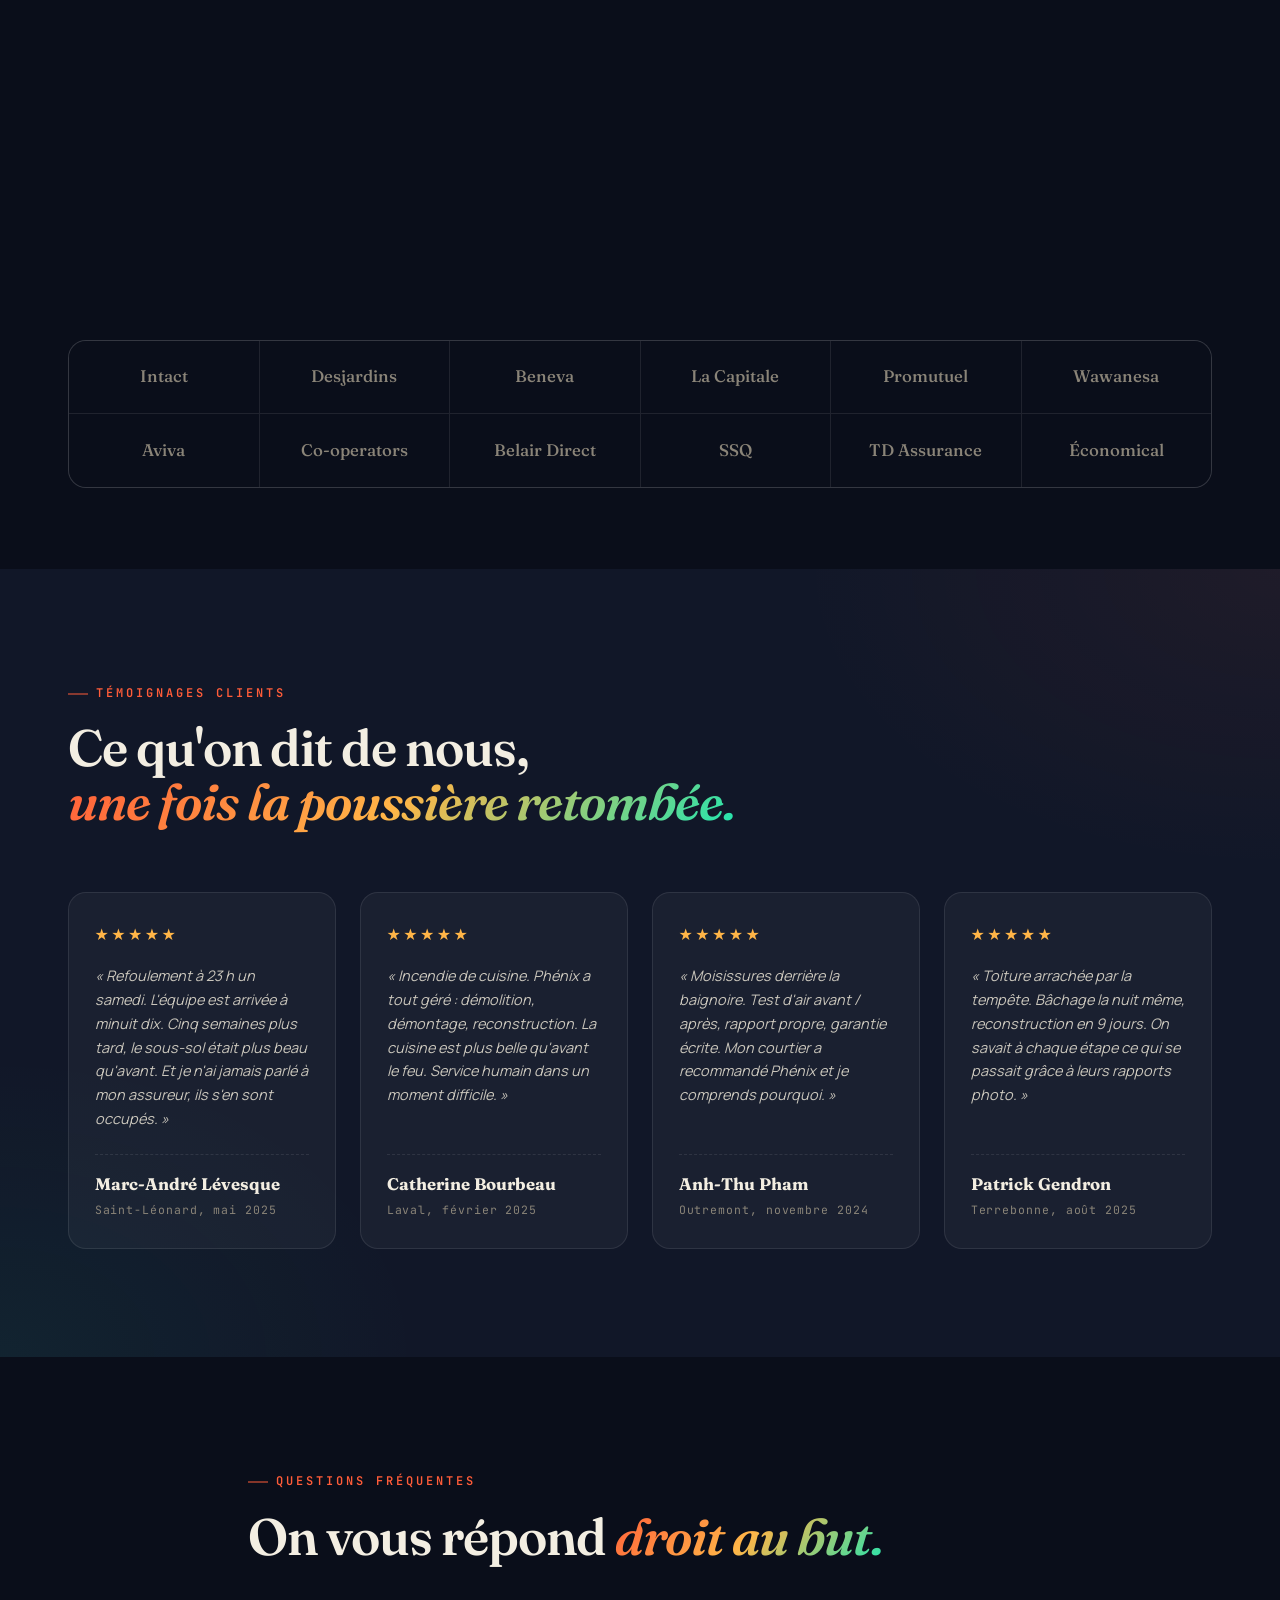
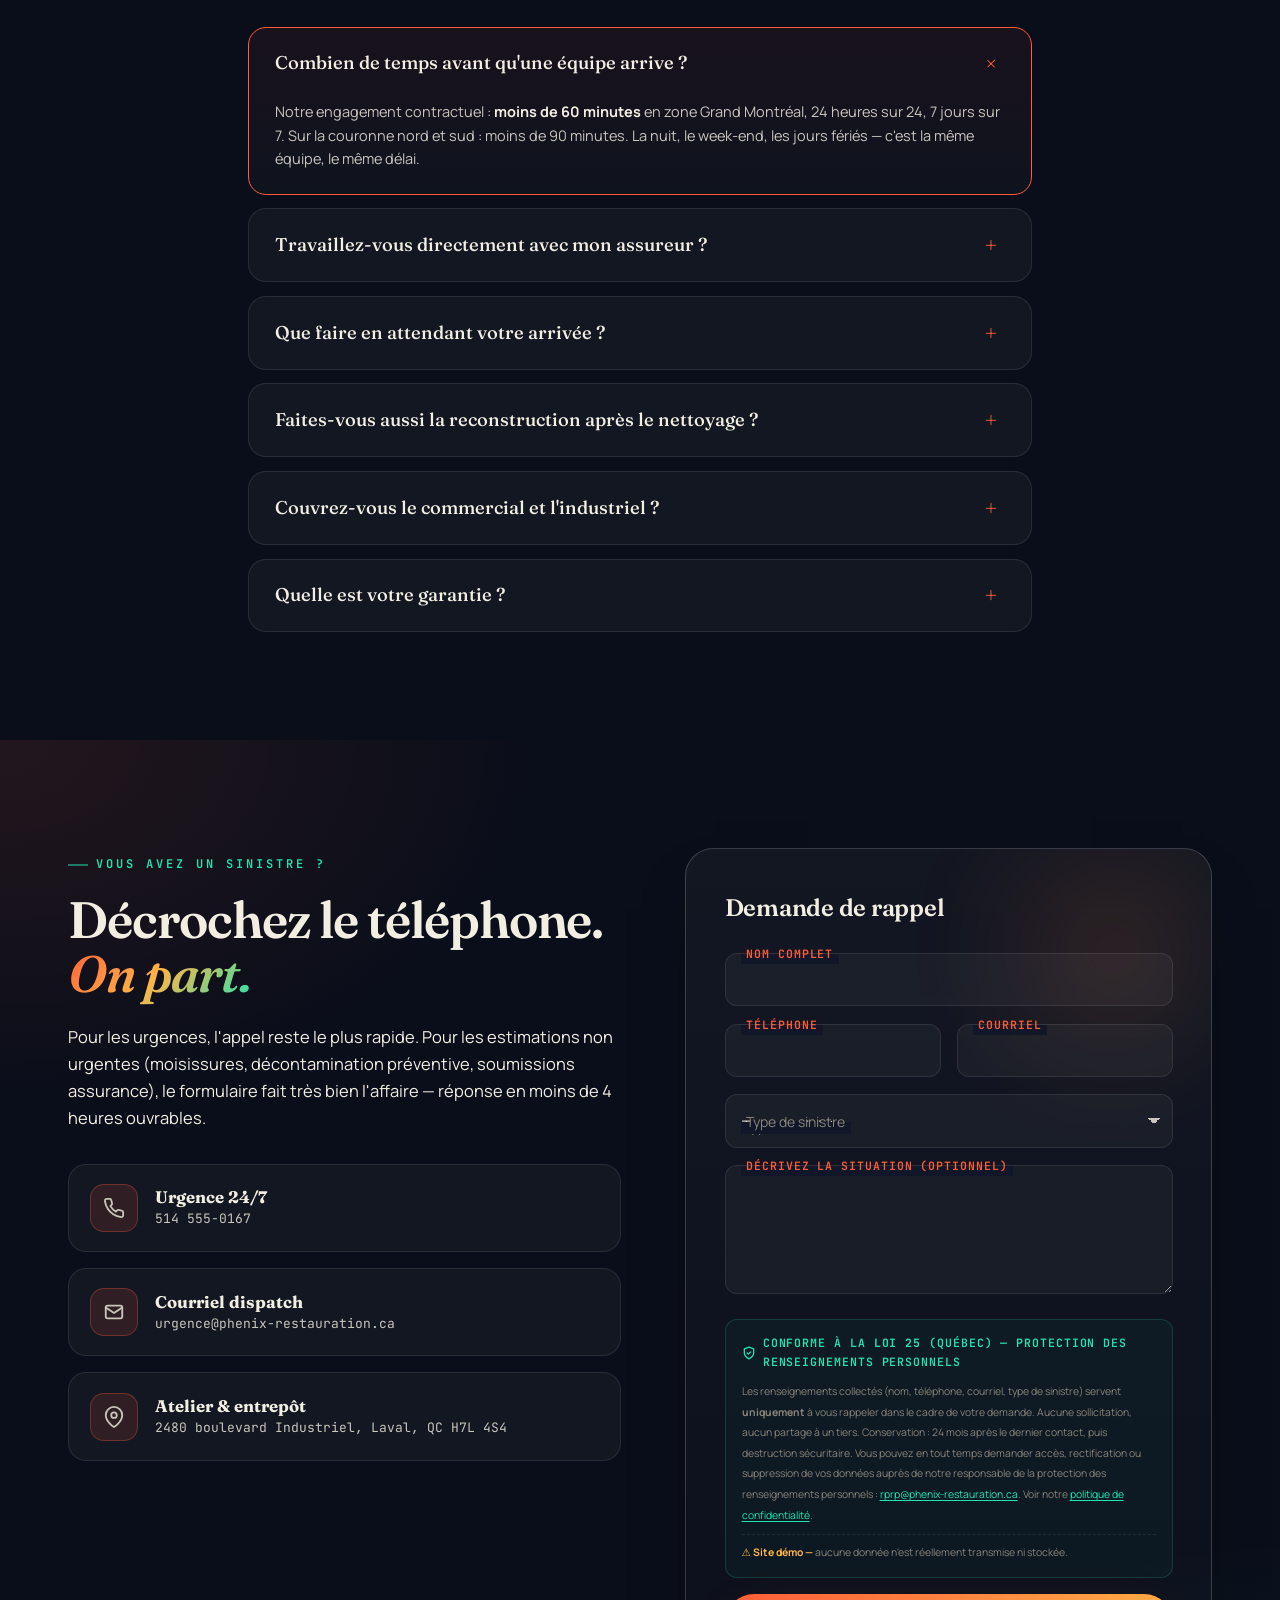
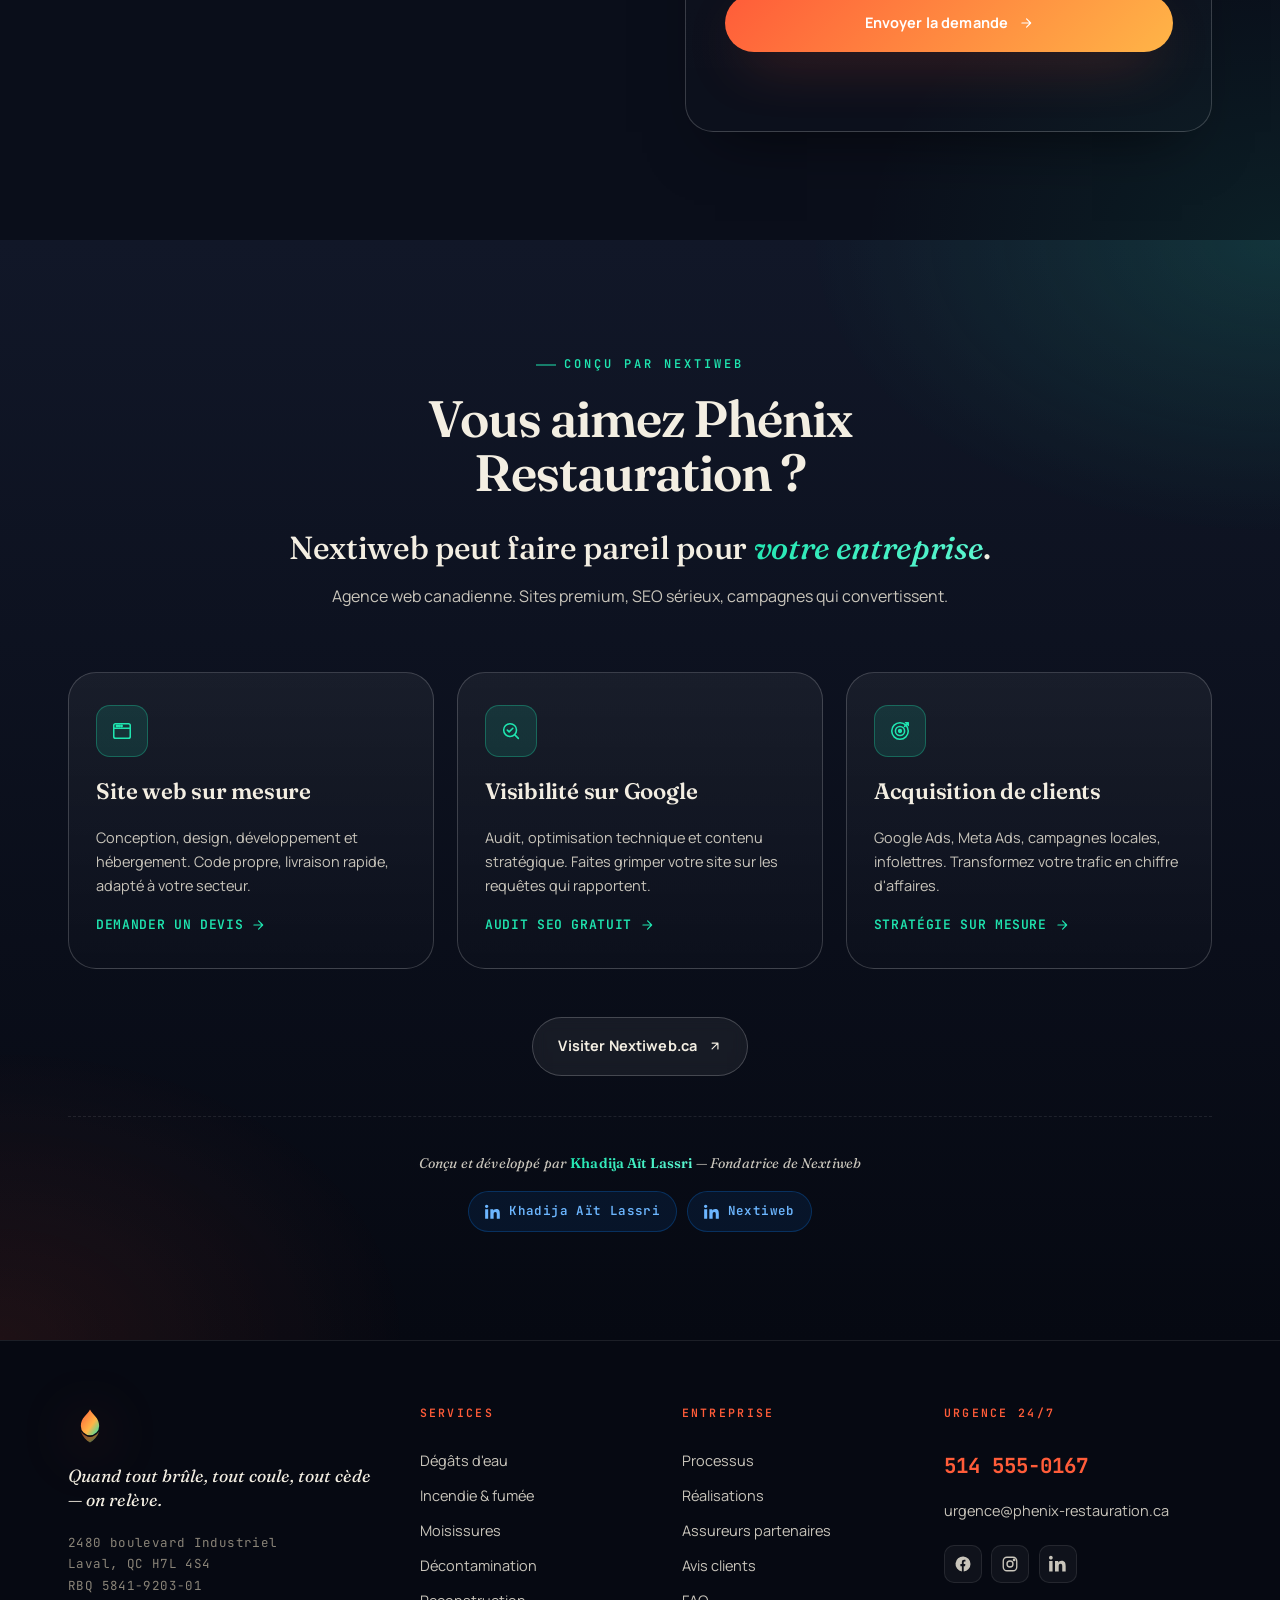
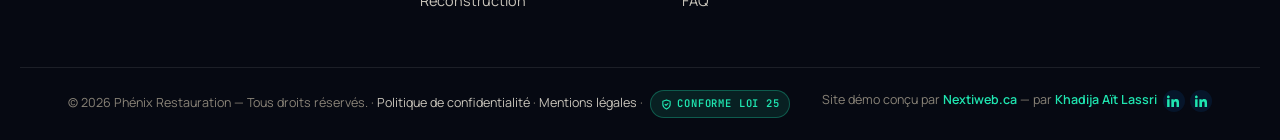
==== commit d50a424e: "Add real LinkedIn credits — Khadija Aït Lassri + Nextiweb company Boosts SEO entity linking, EEAT si" ====
--- a/index.html
+++ b/index.html
@@ -116,6 +116,35 @@
     ]
   }
   </script>
+
+  <!-- Schema.org : Nextiweb (real agency credit) -->
+  <script type="application/ld+json">
+  {
+    "@context": "https://schema.org",
+    "@type": "Organization",
+    "name": "Nextiweb",
+    "alternateName": "Nextiweb.ca",
+    "description": "Agence web canadienne — création de sites premium sur mesure, référencement SEO et marketing digital pour PME.",
+    "url": "https://nextiweb.ca",
+    "sameAs": [
+      "https://www.linkedin.com/company/25819184/"
+    ],
+    "founder": {
+      "@type": "Person",
+      "name": "Khadija Aït Lassri",
+      "jobTitle": "Fondatrice",
+      "url": "https://www.linkedin.com/in/khadija-ait-lassri/",
+      "sameAs": [
+        "https://www.linkedin.com/in/khadija-ait-lassri/"
+      ]
+    },
+    "creator": {
+      "@type": "Person",
+      "name": "Khadija Aït Lassri",
+      "url": "https://www.linkedin.com/in/khadija-ait-lassri/"
+    }
+  }
+  </script>
 </head>
 
 <body>
@@ -837,6 +866,20 @@
           <svg viewBox="0 0 24 24" width="14" height="14" fill="none" stroke="currentColor" stroke-width="2" stroke-linecap="round" stroke-linejoin="round" aria-hidden="true"><path d="M7 17 17 7M7 7h10v10"/></svg>
         </a>
       </div>
+
+      <div class="nextiweb__signature">
+        <p>Conçu et développé par <strong>Khadija Aït Lassri</strong> — Fondatrice de Nextiweb</p>
+        <div class="nextiweb__socials">
+          <a href="https://www.linkedin.com/in/khadija-ait-lassri/" target="_blank" rel="noopener" class="li-pill" aria-label="Profil LinkedIn de Khadija Aït Lassri">
+            <svg viewBox="0 0 24 24" width="16" height="16" fill="currentColor" aria-hidden="true"><path d="M4.98 3.5C4.98 4.88 3.88 6 2.5 6S0 4.88 0 3.5 1.12 1 2.5 1s2.48 1.12 2.48 2.5zM.22 8h4.56v14H.22V8zm7.78 0h4.37v1.93h.06c.61-1.15 2.1-2.36 4.32-2.36 4.62 0 5.47 3.04 5.47 7v7.43h-4.56v-6.59c0-1.57-.03-3.59-2.19-3.59-2.19 0-2.53 1.71-2.53 3.48v6.7H8V8z"/></svg>
+            <span>Khadija Aït Lassri</span>
+          </a>
+          <a href="https://www.linkedin.com/company/25819184/" target="_blank" rel="noopener" class="li-pill" aria-label="Page LinkedIn de Nextiweb">
+            <svg viewBox="0 0 24 24" width="16" height="16" fill="currentColor" aria-hidden="true"><path d="M4.98 3.5C4.98 4.88 3.88 6 2.5 6S0 4.88 0 3.5 1.12 1 2.5 1s2.48 1.12 2.48 2.5zM.22 8h4.56v14H.22V8zm7.78 0h4.37v1.93h.06c.61-1.15 2.1-2.36 4.32-2.36 4.62 0 5.47 3.04 5.47 7v7.43h-4.56v-6.59c0-1.57-.03-3.59-2.19-3.59-2.19 0-2.53 1.71-2.53 3.48v6.7H8V8z"/></svg>
+            <span>Nextiweb</span>
+          </a>
+        </div>
+      </div>
     </div>
   </section>
 
@@ -892,7 +935,9 @@
       <p class="footer__credit">
         Site démo conçu par
         <a href="https://nextiweb.ca" target="_blank" rel="noopener">Nextiweb.ca</a>
-        — Création de sites web sur mesure
+        — par <a href="https://www.linkedin.com/in/khadija-ait-lassri/" target="_blank" rel="noopener">Khadija Aït Lassri</a>
+        <a href="https://www.linkedin.com/in/khadija-ait-lassri/" target="_blank" rel="noopener" class="footer__li" aria-label="LinkedIn — Khadija Aït Lassri"><svg viewBox="0 0 24 24" width="13" height="13" fill="currentColor" aria-hidden="true"><path d="M4.98 3.5C4.98 4.88 3.88 6 2.5 6S0 4.88 0 3.5 1.12 1 2.5 1s2.48 1.12 2.48 2.5zM.22 8h4.56v14H.22V8zm7.78 0h4.37v1.93h.06c.61-1.15 2.1-2.36 4.32-2.36 4.62 0 5.47 3.04 5.47 7v7.43h-4.56v-6.59c0-1.57-.03-3.59-2.19-3.59-2.19 0-2.53 1.71-2.53 3.48v6.7H8V8z"/></svg></a>
+        <a href="https://www.linkedin.com/company/25819184/" target="_blank" rel="noopener" class="footer__li" aria-label="LinkedIn — Nextiweb"><svg viewBox="0 0 24 24" width="13" height="13" fill="currentColor" aria-hidden="true"><path d="M4.98 3.5C4.98 4.88 3.88 6 2.5 6S0 4.88 0 3.5 1.12 1 2.5 1s2.48 1.12 2.48 2.5zM.22 8h4.56v14H.22V8zm7.78 0h4.37v1.93h.06c.61-1.15 2.1-2.36 4.32-2.36 4.62 0 5.47 3.04 5.47 7v7.43h-4.56v-6.59c0-1.57-.03-3.59-2.19-3.59-2.19 0-2.53 1.71-2.53 3.48v6.7H8V8z"/></svg></a>
       </p>
     </div>
   </footer>
--- a/css/style.css
+++ b/css/style.css
@@ -1508,6 +1508,75 @@
   margin-top: 3rem;
 }
 
+.nextiweb__signature {
+  margin-top: 2.5rem;
+  padding-top: 2.2rem;
+  border-top: 1px dashed var(--line);
+  text-align: center;
+  position: relative;
+}
+.nextiweb__signature p {
+  color: var(--ink-soft);
+  font-size: 14px;
+  margin-bottom: 1rem;
+  font-family: var(--display);
+  font-style: italic;
+  letter-spacing: .01em;
+}
+.nextiweb__signature strong {
+  color: var(--ink);
+  font-style: normal;
+  font-weight: 600;
+  background: var(--grad-rebirth);
+  -webkit-background-clip: text;
+  background-clip: text;
+  color: transparent;
+}
+.nextiweb__socials {
+  display: inline-flex; flex-wrap: wrap;
+  gap: .6rem;
+  justify-content: center;
+}
+.li-pill {
+  display: inline-flex; align-items: center; gap: .5rem;
+  padding: .55rem 1rem;
+  background: rgba(10, 102, 194, 0.12);
+  border: 1px solid rgba(10, 102, 194, 0.35);
+  border-radius: 999px;
+  font-family: var(--mono);
+  font-size: 12.5px; font-weight: 600;
+  letter-spacing: .03em;
+  color: #6cb6ff;
+  transition: transform .3s var(--ease), background .3s, border-color .3s, color .3s, box-shadow .3s;
+}
+.li-pill svg { color: inherit; flex-shrink: 0; }
+.li-pill:hover {
+  background: #0a66c2;
+  border-color: #0a66c2;
+  color: #fff;
+  transform: translateY(-2px);
+  box-shadow: 0 12px 28px -8px rgba(10, 102, 194, 0.55);
+}
+
+/* Footer LinkedIn icon next to credit line */
+.footer__li {
+  display: inline-flex;
+  align-items: center;
+  justify-content: center;
+  width: 22px; height: 22px;
+  border-radius: 50%;
+  background: rgba(10, 102, 194, 0.14);
+  color: #6cb6ff !important;
+  margin-left: .15rem;
+  vertical-align: middle;
+  transition: background .25s, color .25s, transform .25s;
+}
+.footer__li:hover {
+  background: #0a66c2 !important;
+  color: #fff !important;
+  transform: translateY(-1px);
+}
+
 /* ============ FOOTER ============ */
 .footer {
   background: #060912;
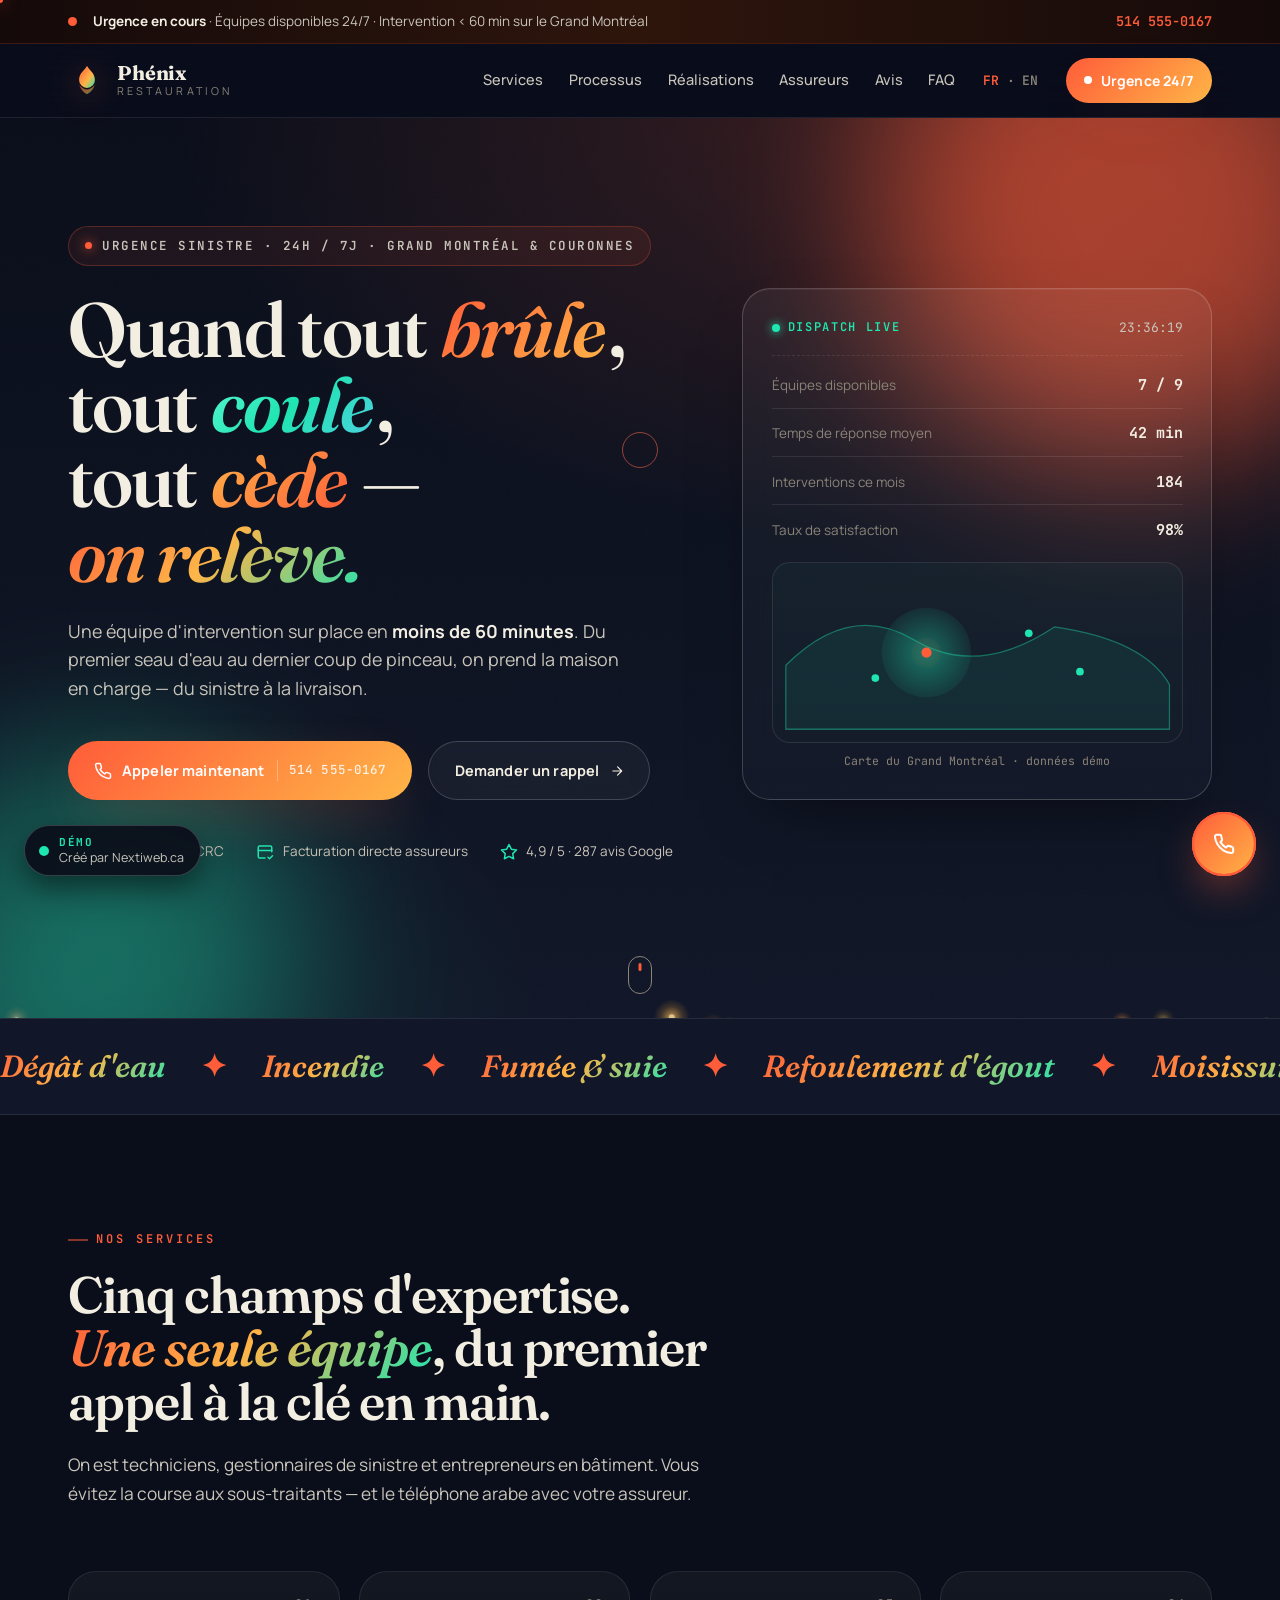
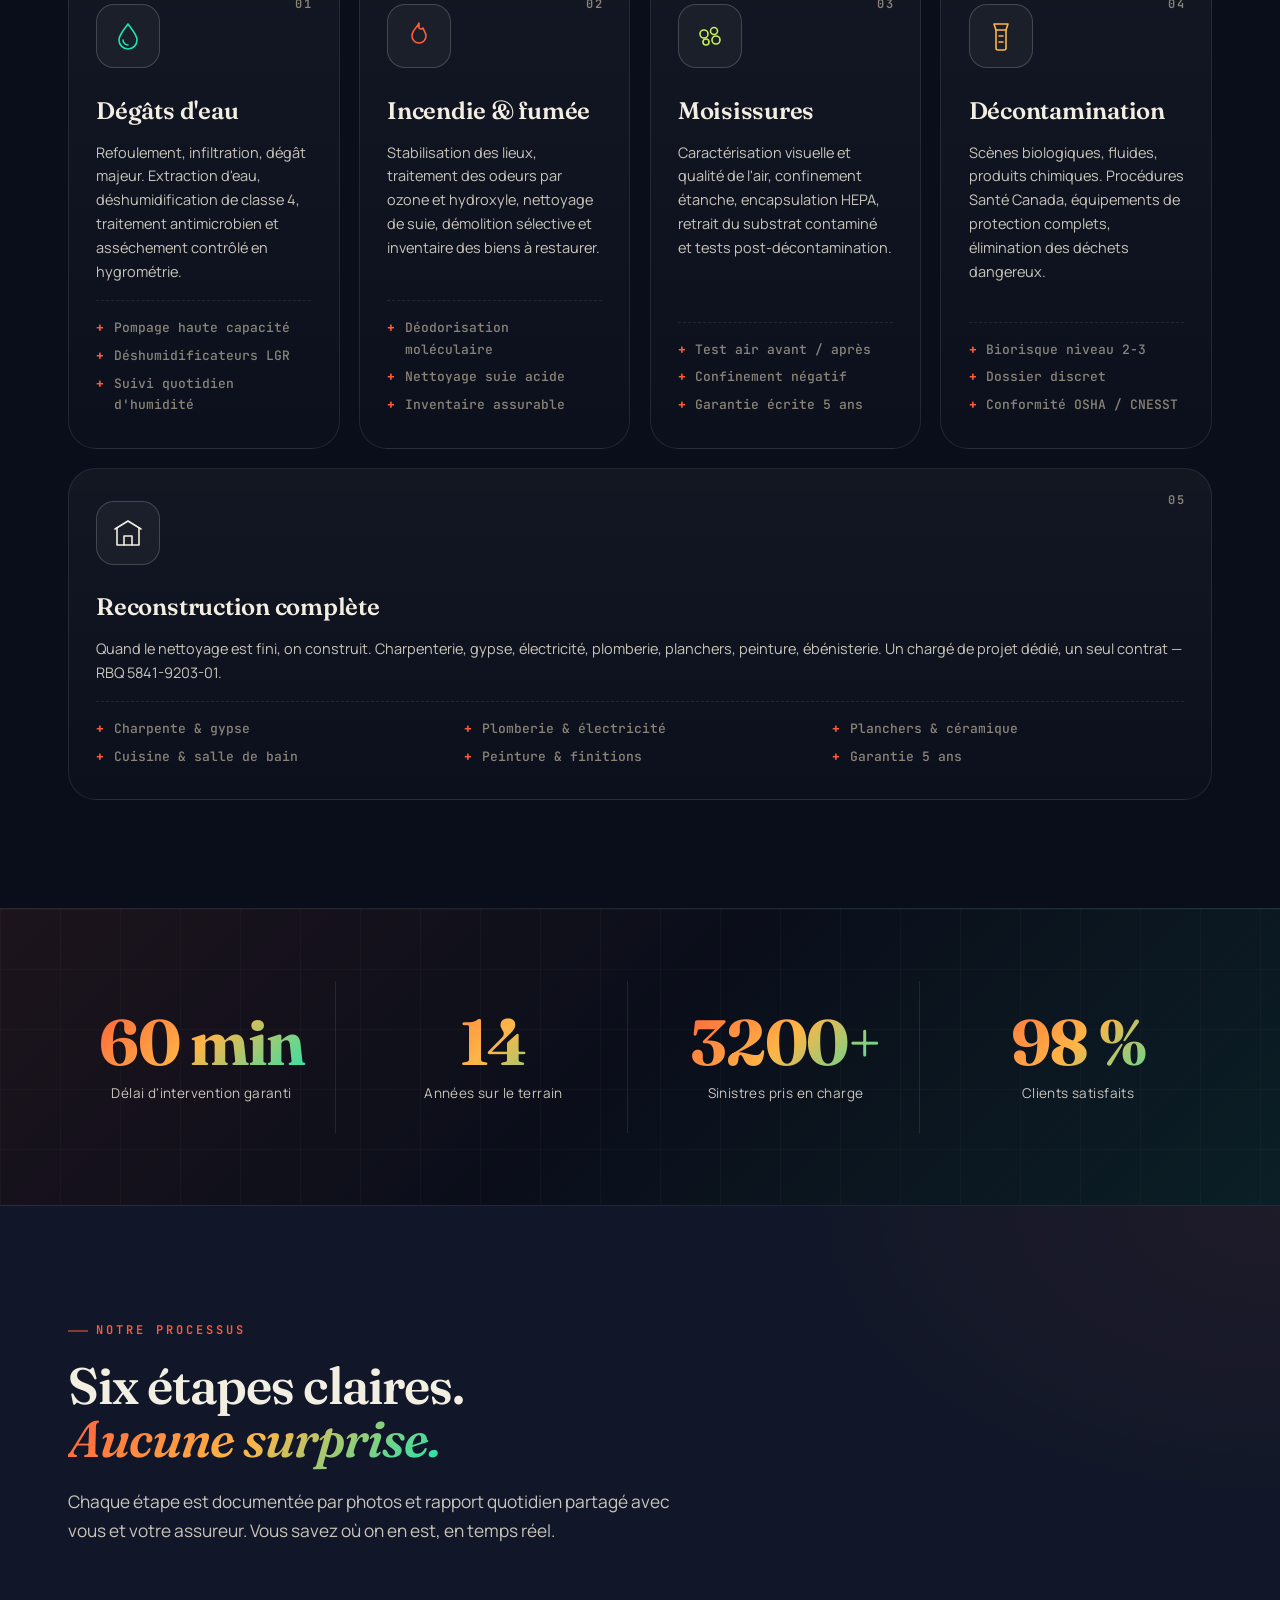
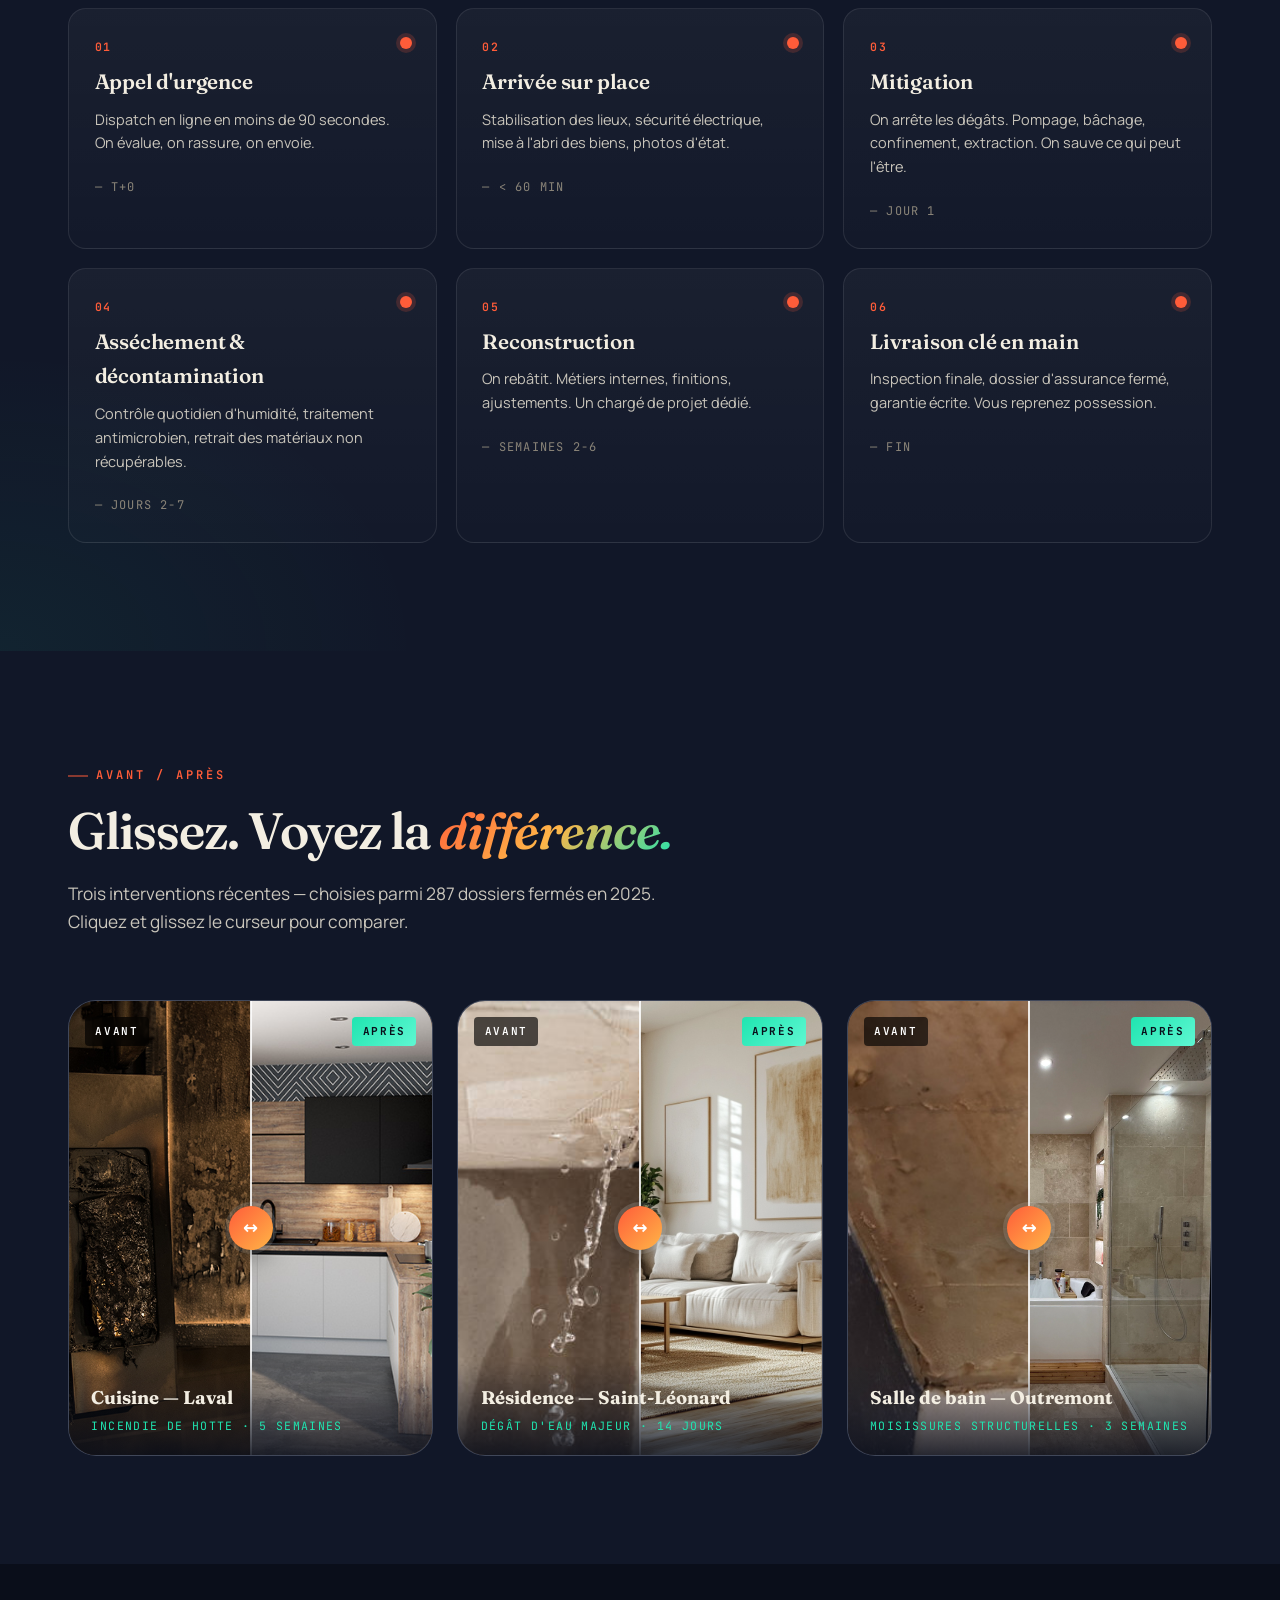
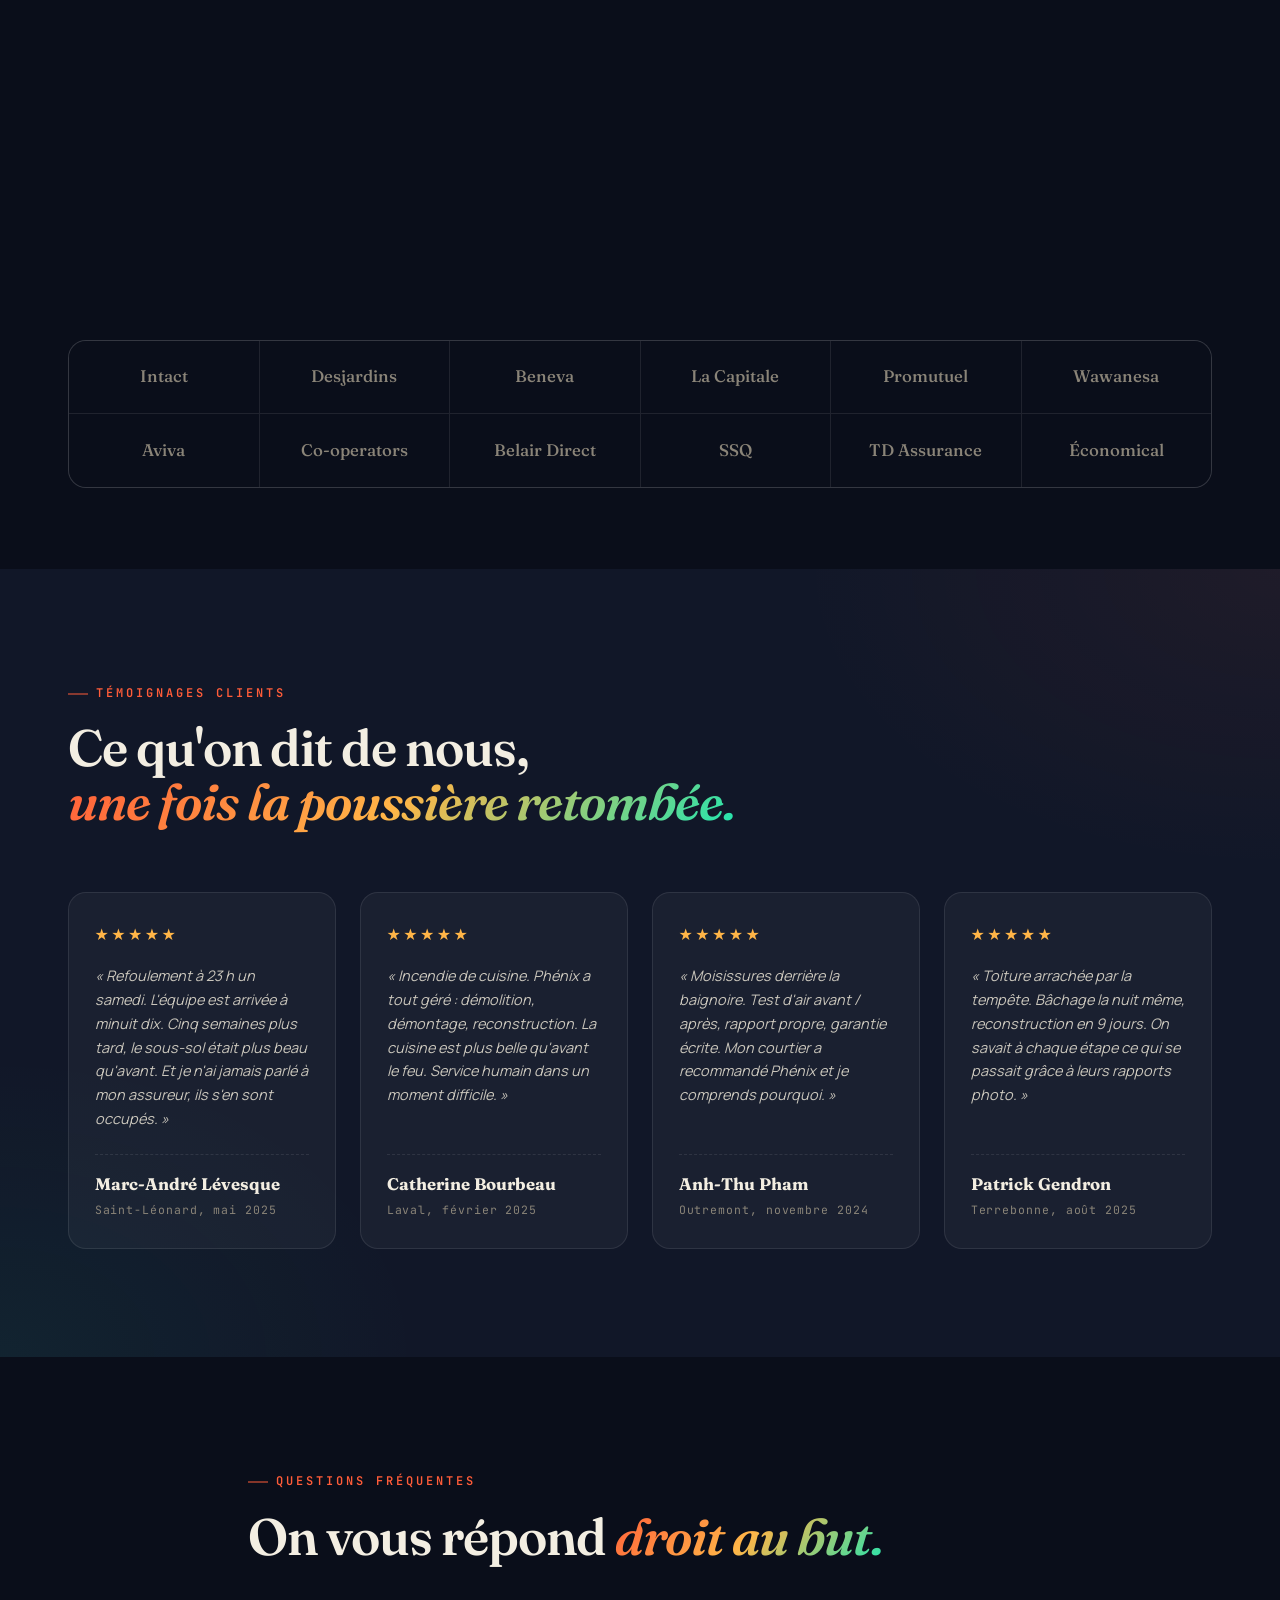
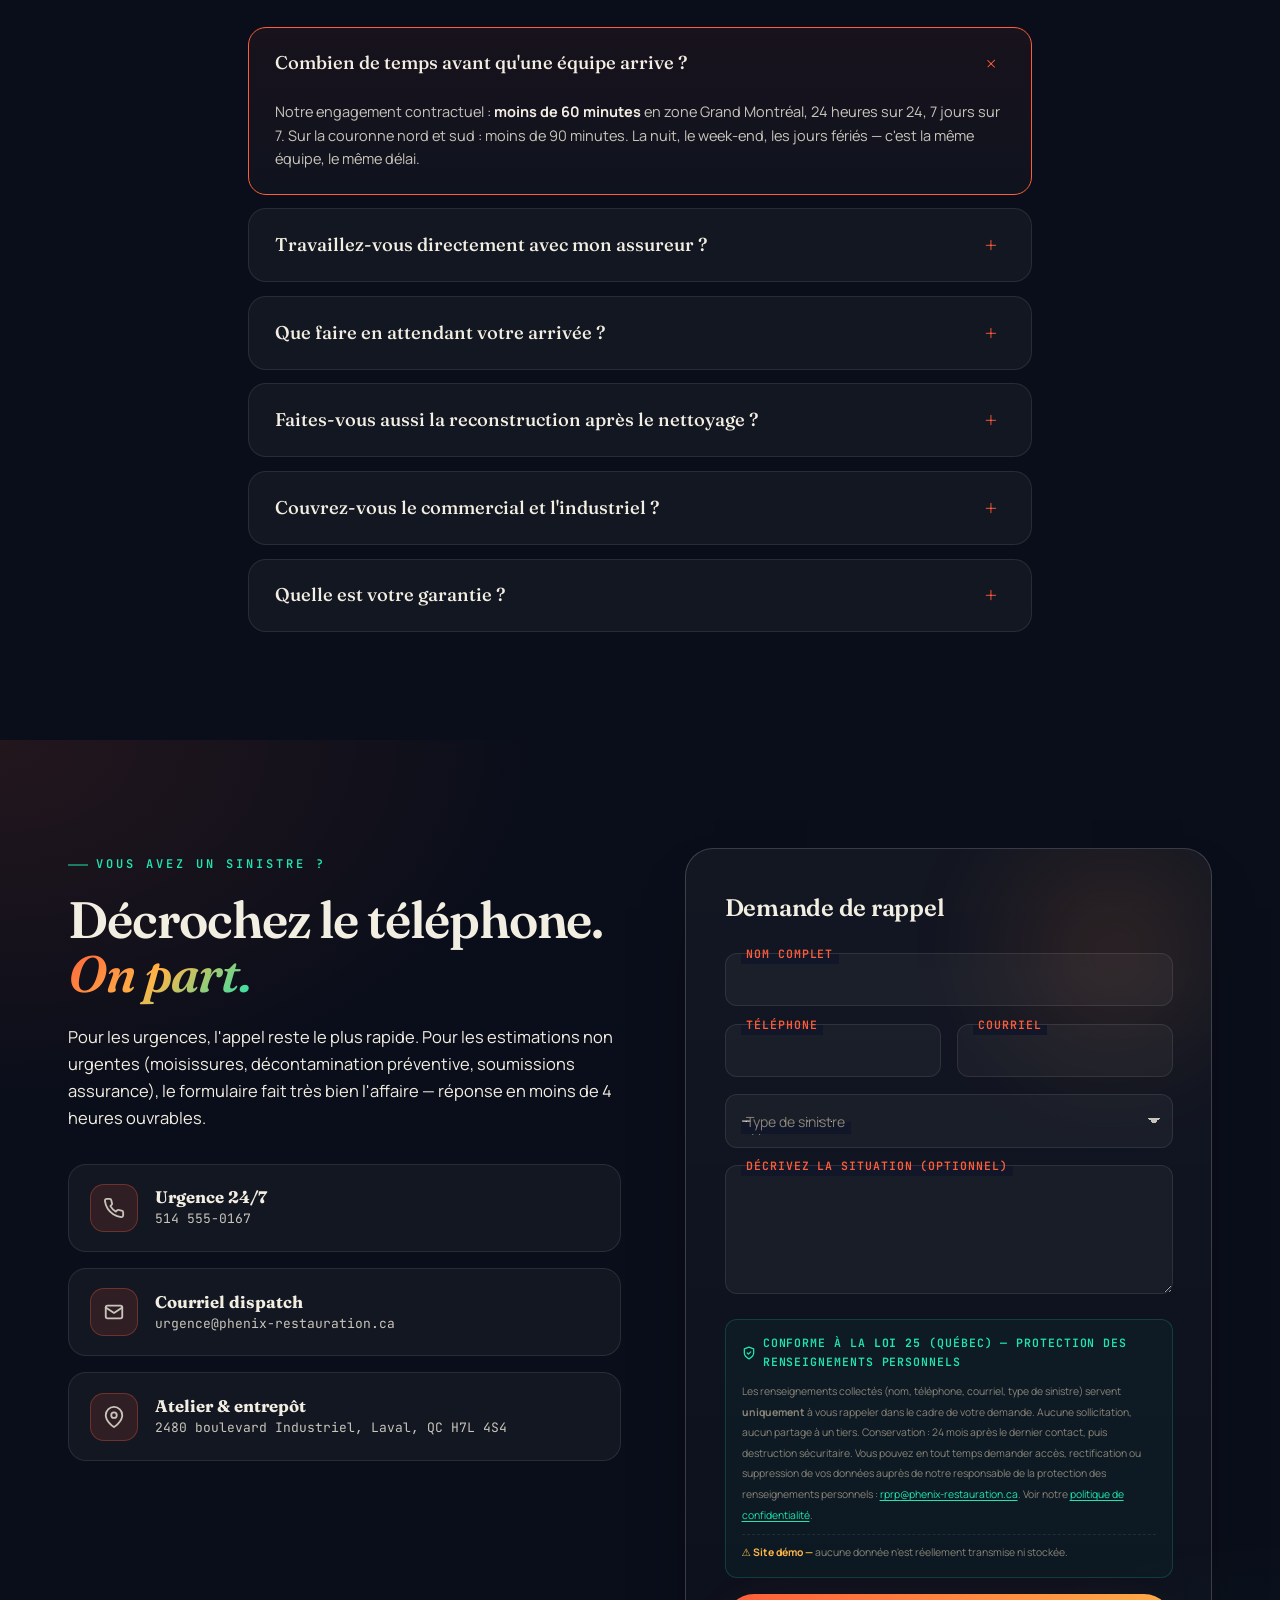
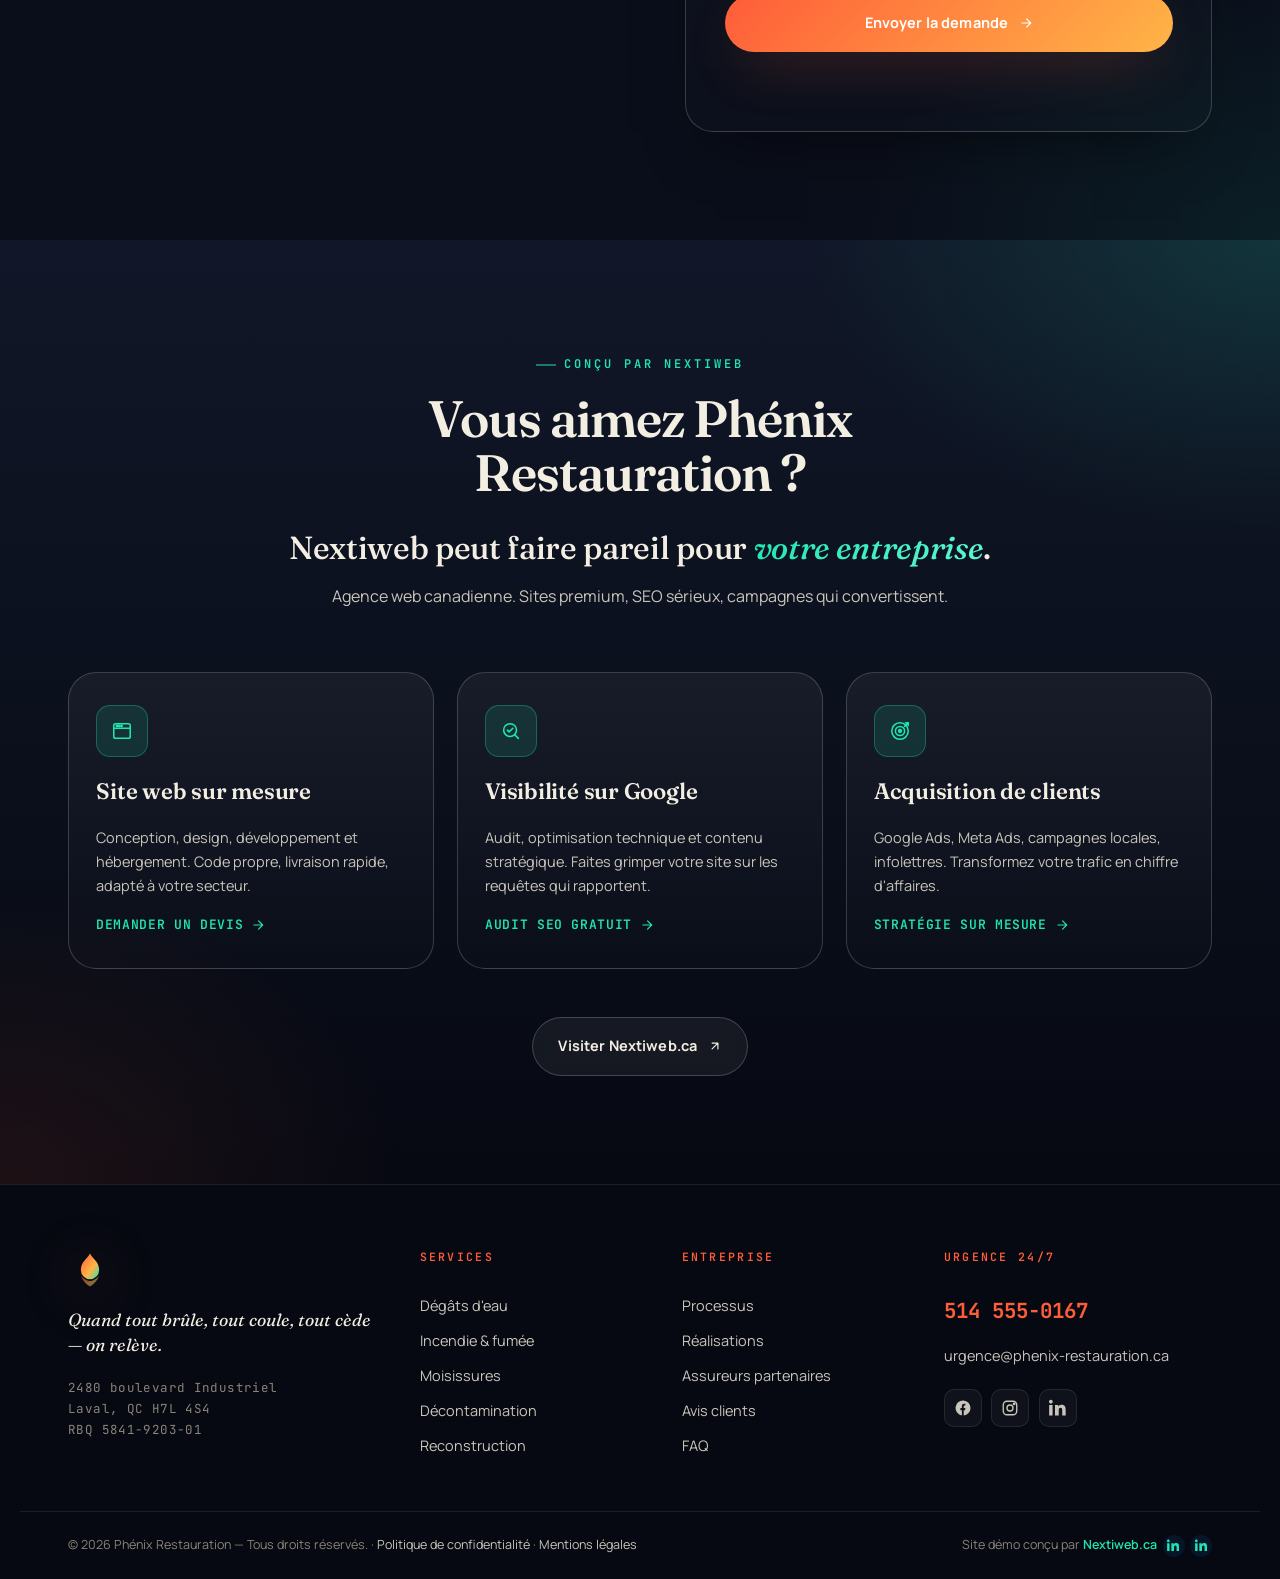
==== commit a5247ae8: "Trim footer & Nextiweb section per user request Removed the 'Conçu et développé par Khadija Aït Lass" ====
--- a/index.html
+++ b/index.html
@@ -866,20 +866,6 @@
           <svg viewBox="0 0 24 24" width="14" height="14" fill="none" stroke="currentColor" stroke-width="2" stroke-linecap="round" stroke-linejoin="round" aria-hidden="true"><path d="M7 17 17 7M7 7h10v10"/></svg>
         </a>
       </div>
-
-      <div class="nextiweb__signature">
-        <p>Conçu et développé par <strong>Khadija Aït Lassri</strong> — Fondatrice de Nextiweb</p>
-        <div class="nextiweb__socials">
-          <a href="https://www.linkedin.com/in/khadija-ait-lassri/" target="_blank" rel="noopener" class="li-pill" aria-label="Profil LinkedIn de Khadija Aït Lassri">
-            <svg viewBox="0 0 24 24" width="16" height="16" fill="currentColor" aria-hidden="true"><path d="M4.98 3.5C4.98 4.88 3.88 6 2.5 6S0 4.88 0 3.5 1.12 1 2.5 1s2.48 1.12 2.48 2.5zM.22 8h4.56v14H.22V8zm7.78 0h4.37v1.93h.06c.61-1.15 2.1-2.36 4.32-2.36 4.62 0 5.47 3.04 5.47 7v7.43h-4.56v-6.59c0-1.57-.03-3.59-2.19-3.59-2.19 0-2.53 1.71-2.53 3.48v6.7H8V8z"/></svg>
-            <span>Khadija Aït Lassri</span>
-          </a>
-          <a href="https://www.linkedin.com/company/25819184/" target="_blank" rel="noopener" class="li-pill" aria-label="Page LinkedIn de Nextiweb">
-            <svg viewBox="0 0 24 24" width="16" height="16" fill="currentColor" aria-hidden="true"><path d="M4.98 3.5C4.98 4.88 3.88 6 2.5 6S0 4.88 0 3.5 1.12 1 2.5 1s2.48 1.12 2.48 2.5zM.22 8h4.56v14H.22V8zm7.78 0h4.37v1.93h.06c.61-1.15 2.1-2.36 4.32-2.36 4.62 0 5.47 3.04 5.47 7v7.43h-4.56v-6.59c0-1.57-.03-3.59-2.19-3.59-2.19 0-2.53 1.71-2.53 3.48v6.7H8V8z"/></svg>
-            <span>Nextiweb</span>
-          </a>
-        </div>
-      </div>
     </div>
   </section>
 
@@ -931,11 +917,10 @@
       </div>
     </div>
     <div class="footer__bottom">
-      <p>&copy; 2026 Phénix Restauration — Tous droits réservés. · <a href="politique-confidentialite.html">Politique de confidentialité</a> · <a href="politique-confidentialite.html#mentions">Mentions légales</a> · <span class="loi25-pill"><svg viewBox="0 0 24 24" width="11" height="11" fill="none" stroke="currentColor" stroke-width="2.4" stroke-linecap="round" stroke-linejoin="round" aria-hidden="true"><path d="M12 22s8-4 8-10V5l-8-3-8 3v7c0 6 8 10 8 10z"/><path d="m9 12 2 2 4-4"/></svg>Conforme Loi&nbsp;25</span></p>
+      <p>&copy; 2026 Phénix Restauration — Tous droits réservés. · <a href="politique-confidentialite.html">Politique de confidentialité</a> · <a href="politique-confidentialite.html#mentions">Mentions légales</a></p>
       <p class="footer__credit">
         Site démo conçu par
         <a href="https://nextiweb.ca" target="_blank" rel="noopener">Nextiweb.ca</a>
-        — par <a href="https://www.linkedin.com/in/khadija-ait-lassri/" target="_blank" rel="noopener">Khadija Aït Lassri</a>
         <a href="https://www.linkedin.com/in/khadija-ait-lassri/" target="_blank" rel="noopener" class="footer__li" aria-label="LinkedIn — Khadija Aït Lassri"><svg viewBox="0 0 24 24" width="13" height="13" fill="currentColor" aria-hidden="true"><path d="M4.98 3.5C4.98 4.88 3.88 6 2.5 6S0 4.88 0 3.5 1.12 1 2.5 1s2.48 1.12 2.48 2.5zM.22 8h4.56v14H.22V8zm7.78 0h4.37v1.93h.06c.61-1.15 2.1-2.36 4.32-2.36 4.62 0 5.47 3.04 5.47 7v7.43h-4.56v-6.59c0-1.57-.03-3.59-2.19-3.59-2.19 0-2.53 1.71-2.53 3.48v6.7H8V8z"/></svg></a>
         <a href="https://www.linkedin.com/company/25819184/" target="_blank" rel="noopener" class="footer__li" aria-label="LinkedIn — Nextiweb"><svg viewBox="0 0 24 24" width="13" height="13" fill="currentColor" aria-hidden="true"><path d="M4.98 3.5C4.98 4.88 3.88 6 2.5 6S0 4.88 0 3.5 1.12 1 2.5 1s2.48 1.12 2.48 2.5zM.22 8h4.56v14H.22V8zm7.78 0h4.37v1.93h.06c.61-1.15 2.1-2.36 4.32-2.36 4.62 0 5.47 3.04 5.47 7v7.43h-4.56v-6.59c0-1.57-.03-3.59-2.19-3.59-2.19 0-2.53 1.71-2.53 3.48v6.7H8V8z"/></svg></a>
       </p>
--- a/css/style.css
+++ b/css/style.css
@@ -46,7 +46,12 @@
 
 /* ============ RESET ============ */
 *, *::before, *::after { box-sizing: border-box; margin: 0; padding: 0; }
-html { scroll-behavior: smooth; -webkit-text-size-adjust: 100%; }
+html {
+  scroll-behavior: smooth;
+  -webkit-text-size-adjust: 100%;
+  overflow-x: hidden;
+  max-width: 100vw;
+}
 body {
   font-family: var(--sans);
   font-weight: 400;
@@ -57,7 +62,17 @@
   -webkit-font-smoothing: antialiased;
   text-rendering: optimizeLegibility;
   overflow-x: hidden;
+  max-width: 100vw;
+  width: 100%;
+  position: relative;
   cursor: none;
+}
+/* Anti-overflow safeguards: no child can punch through the viewport */
+main, header, footer, section, .container, .container--narrow, .container--split {
+  max-width: 100%;
+}
+img, video, iframe, svg {
+  max-width: 100%;
 }
 @media (max-width: 980px) { body { cursor: auto; } }
 
@@ -661,6 +676,7 @@
 .section {
   padding: clamp(80px, 12vh, 140px) 0;
   position: relative;
+  overflow: hidden;
 }
 .section--alt {
   background:
@@ -1932,4 +1948,121 @@
   .btn { padding: .9rem 1.3rem; font-size: 14px; }
   .btn__sub { display: none; }
   .top-strip__phone { font-size: 12px; }
-}
+
+  /* === CONTACT SECTION — mobile fixes === */
+  .container--split { gap: 2.5rem; }
+
+  /* Channels (Urgence / Courriel / Adresse) */
+  .contact__channels { gap: .75rem; margin-top: 1.6rem; }
+  .contact__channel {
+    padding: 1rem 1rem;
+    gap: .85rem;
+    align-items: center;
+  }
+  .contact__channel-icon {
+    width: 44px; height: 44px;
+    flex-shrink: 0;
+  }
+  .contact__channel div {
+    min-width: 0;
+    flex: 1;
+  }
+  .contact__channel strong { font-size: .98rem; }
+  .contact__channel span {
+    font-size: 12.5px;
+    word-break: break-word;
+    overflow-wrap: anywhere;
+    display: block;
+  }
+
+  /* Form */
+  .contact__form { padding: 1.4rem 1.15rem; }
+  .contact__form-title { font-size: 1.3rem; margin-bottom: 1.3rem; }
+  .field-row {
+    grid-template-columns: 1fr;
+    gap: .85rem;
+  }
+  .field { margin-bottom: .95rem; }
+  .field input,
+  .field select,
+  .field textarea {
+    padding: 1.05rem .85rem .45rem;
+    font-size: 14px;
+    border-radius: 10px;
+  }
+  .field textarea { padding-top: 1.3rem; }
+  .field label {
+    left: .85rem;
+    font-size: 13px;
+    top: .95rem;
+  }
+  .field input:focus + label,
+  .field select:focus + label,
+  .field textarea:focus + label,
+  .field input:not(:placeholder-shown) + label,
+  .field select:valid + label,
+  .field textarea:not(:placeholder-shown) + label {
+    top: -7px;
+    font-size: 10px;
+  }
+  .field select {
+    background-position: calc(100% - 16px) 1.3rem, calc(100% - 11px) 1.3rem;
+  }
+
+  /* Loi 25 RGPD box */
+  .contact__rgpd {
+    padding: .8rem .85rem;
+    gap: .5rem;
+    border-radius: 10px;
+  }
+  .contact__rgpd small {
+    font-size: 11.5px;
+    line-height: 1.55;
+    display: block;
+  }
+  .contact__rgpd a {
+    word-break: break-word;
+    overflow-wrap: anywhere;
+  }
+  .contact__rgpd-badge {
+    font-size: 10.5px !important;
+    line-height: 1.4;
+    flex-wrap: wrap;
+    gap: .35rem !important;
+  }
+  .contact__rgpd-badge span {
+    flex: 1;
+    min-width: 0;
+  }
+  .contact__rgpd-demo {
+    padding-top: .4rem;
+  }
+
+  /* Contact title spacing */
+  .section--contact .section__title { font-size: clamp(1.7rem, 7vw, 2.4rem); }
+
+  /* Footer credit line — wrap LinkedIn pills cleanly */
+  .footer__credit {
+    display: flex;
+    flex-wrap: wrap;
+    align-items: center;
+    justify-content: center;
+    gap: .3rem;
+    line-height: 1.6;
+  }
+  .footer__bottom { text-align: center; }
+
+  /* Nextiweb signature — tighter */
+  .nextiweb__signature p { font-size: 13px; }
+  .li-pill { padding: .5rem .85rem; font-size: 11.5px; }
+}
+
+/* Tiny phones (≤ 380px) — extra-tight tuning */
+@media (max-width: 380px) {
+  .contact__form { padding: 1.2rem .95rem; }
+  .contact__rgpd { padding: .7rem .75rem; }
+  .contact__channel { padding: .9rem .9rem; gap: .7rem; }
+  .contact__channel-icon { width: 40px; height: 40px; border-radius: 12px; }
+  .contact__channel strong { font-size: .92rem; }
+  .contact__channel span { font-size: 11.5px; }
+}
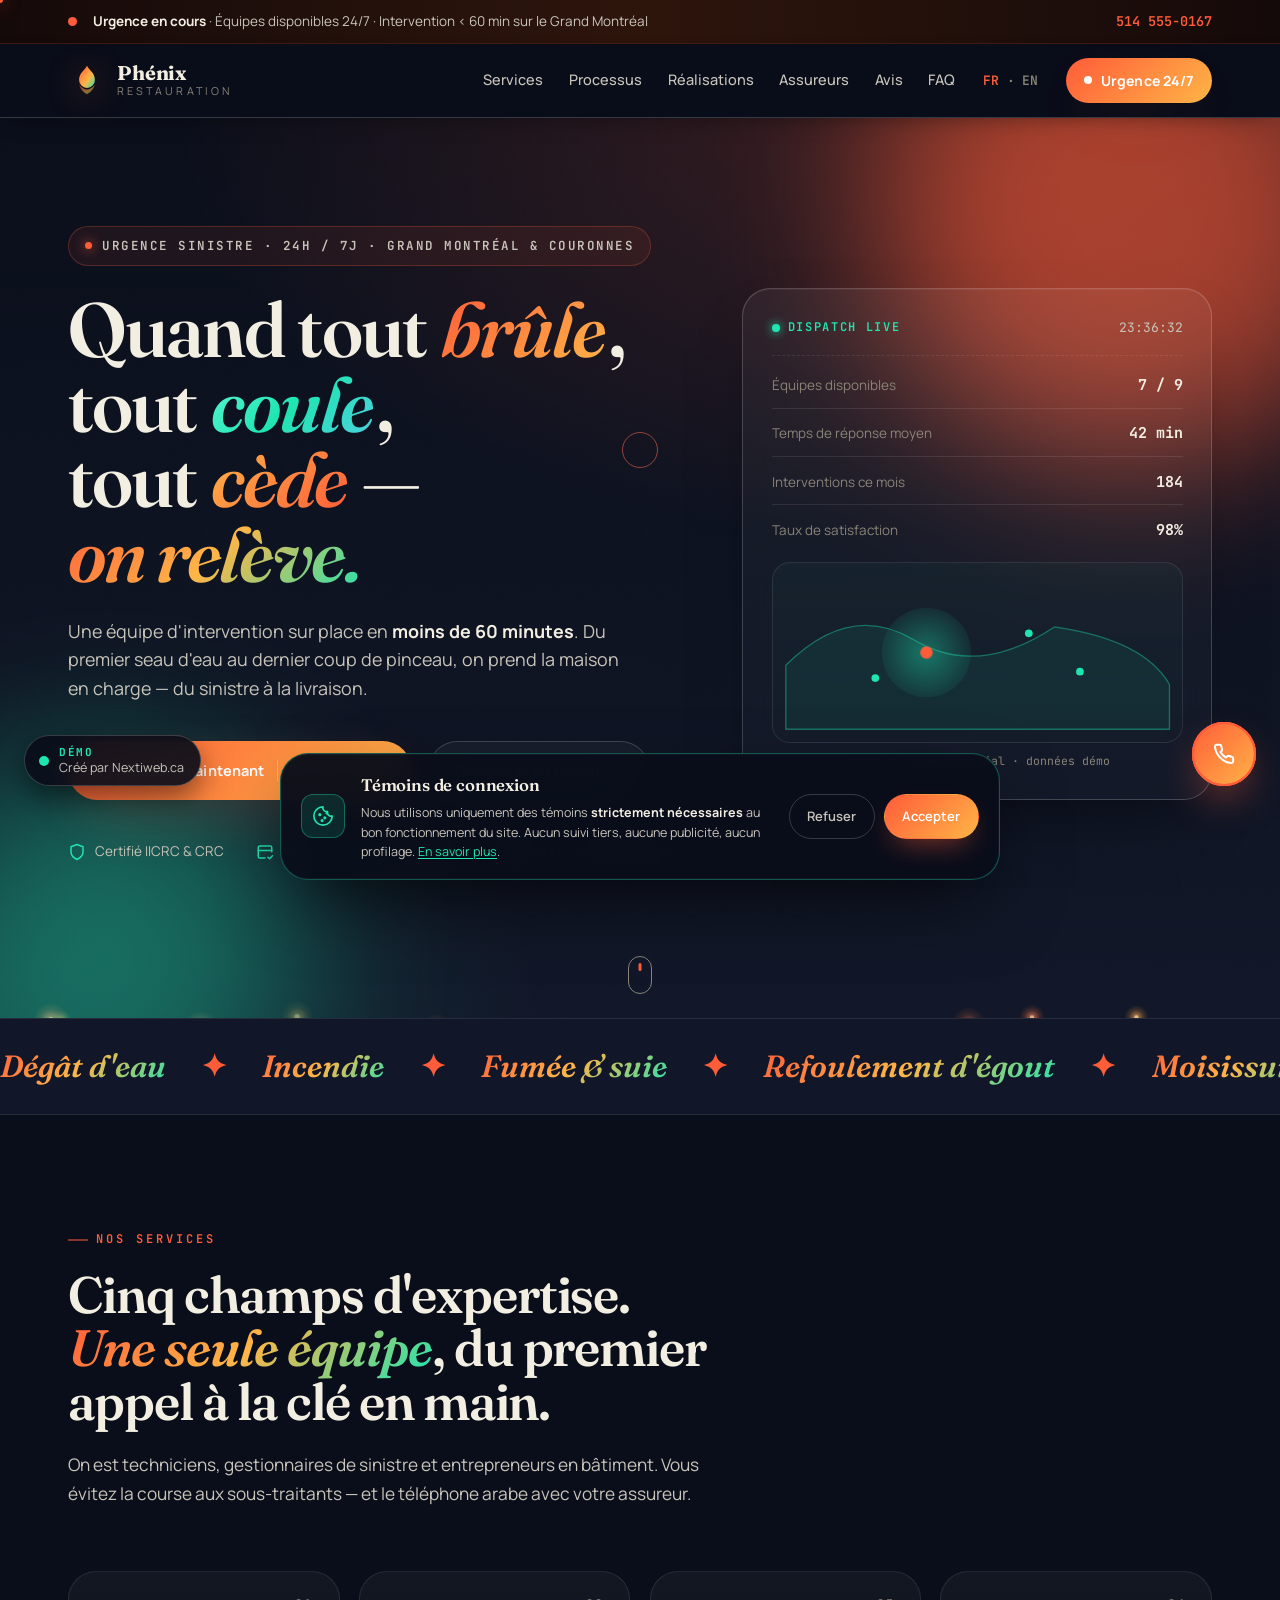
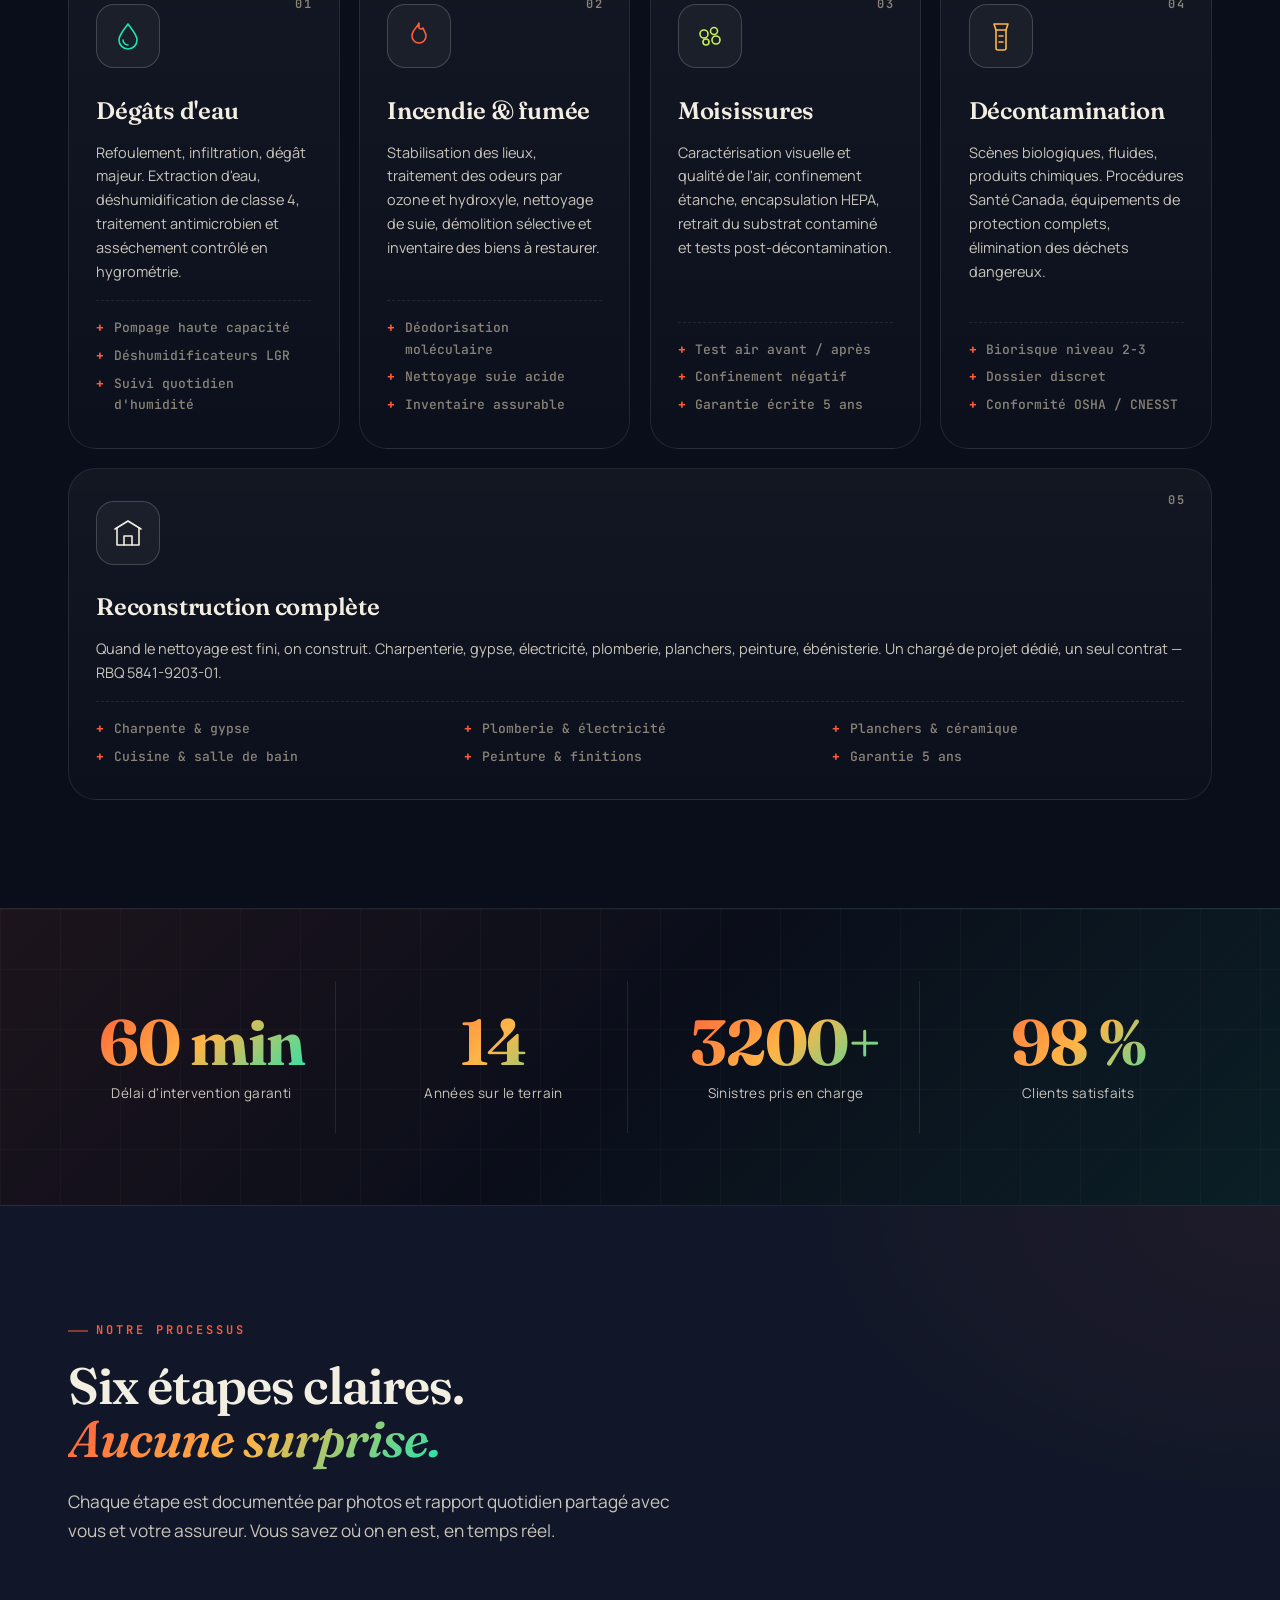
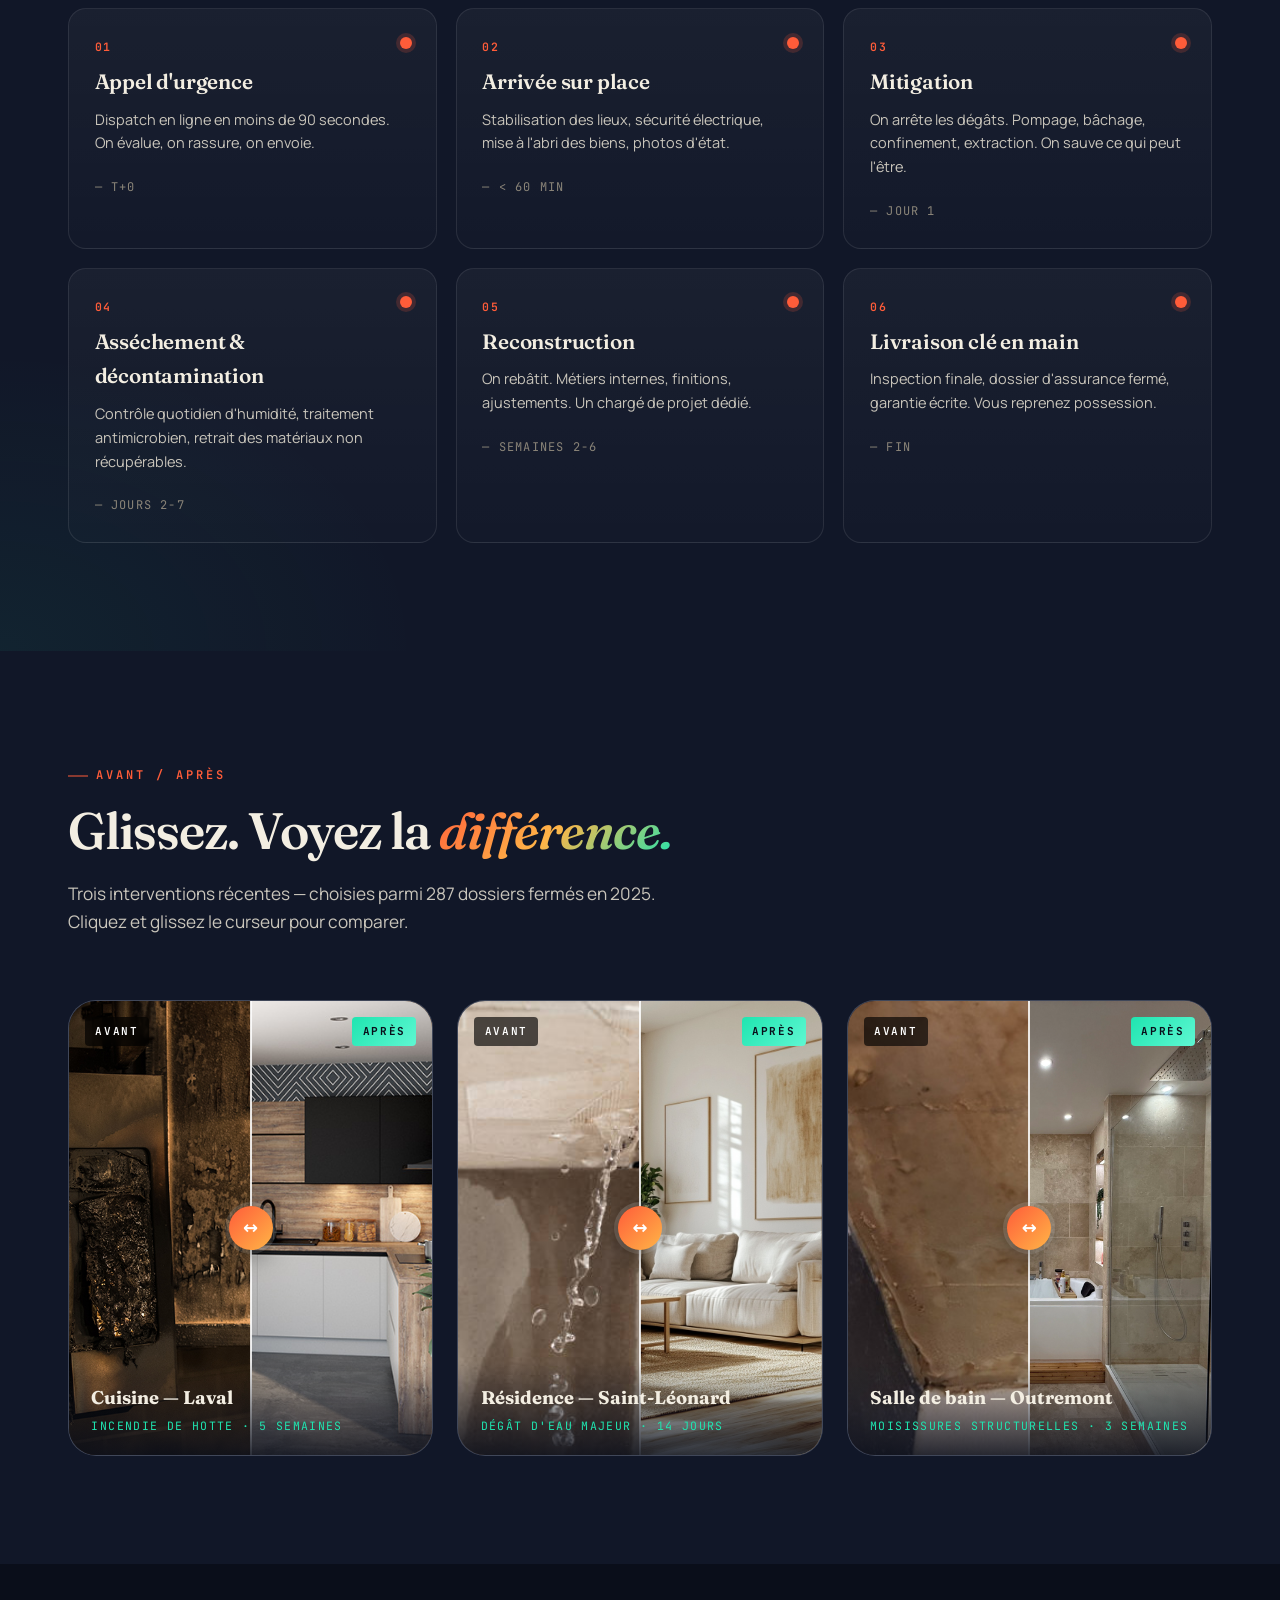
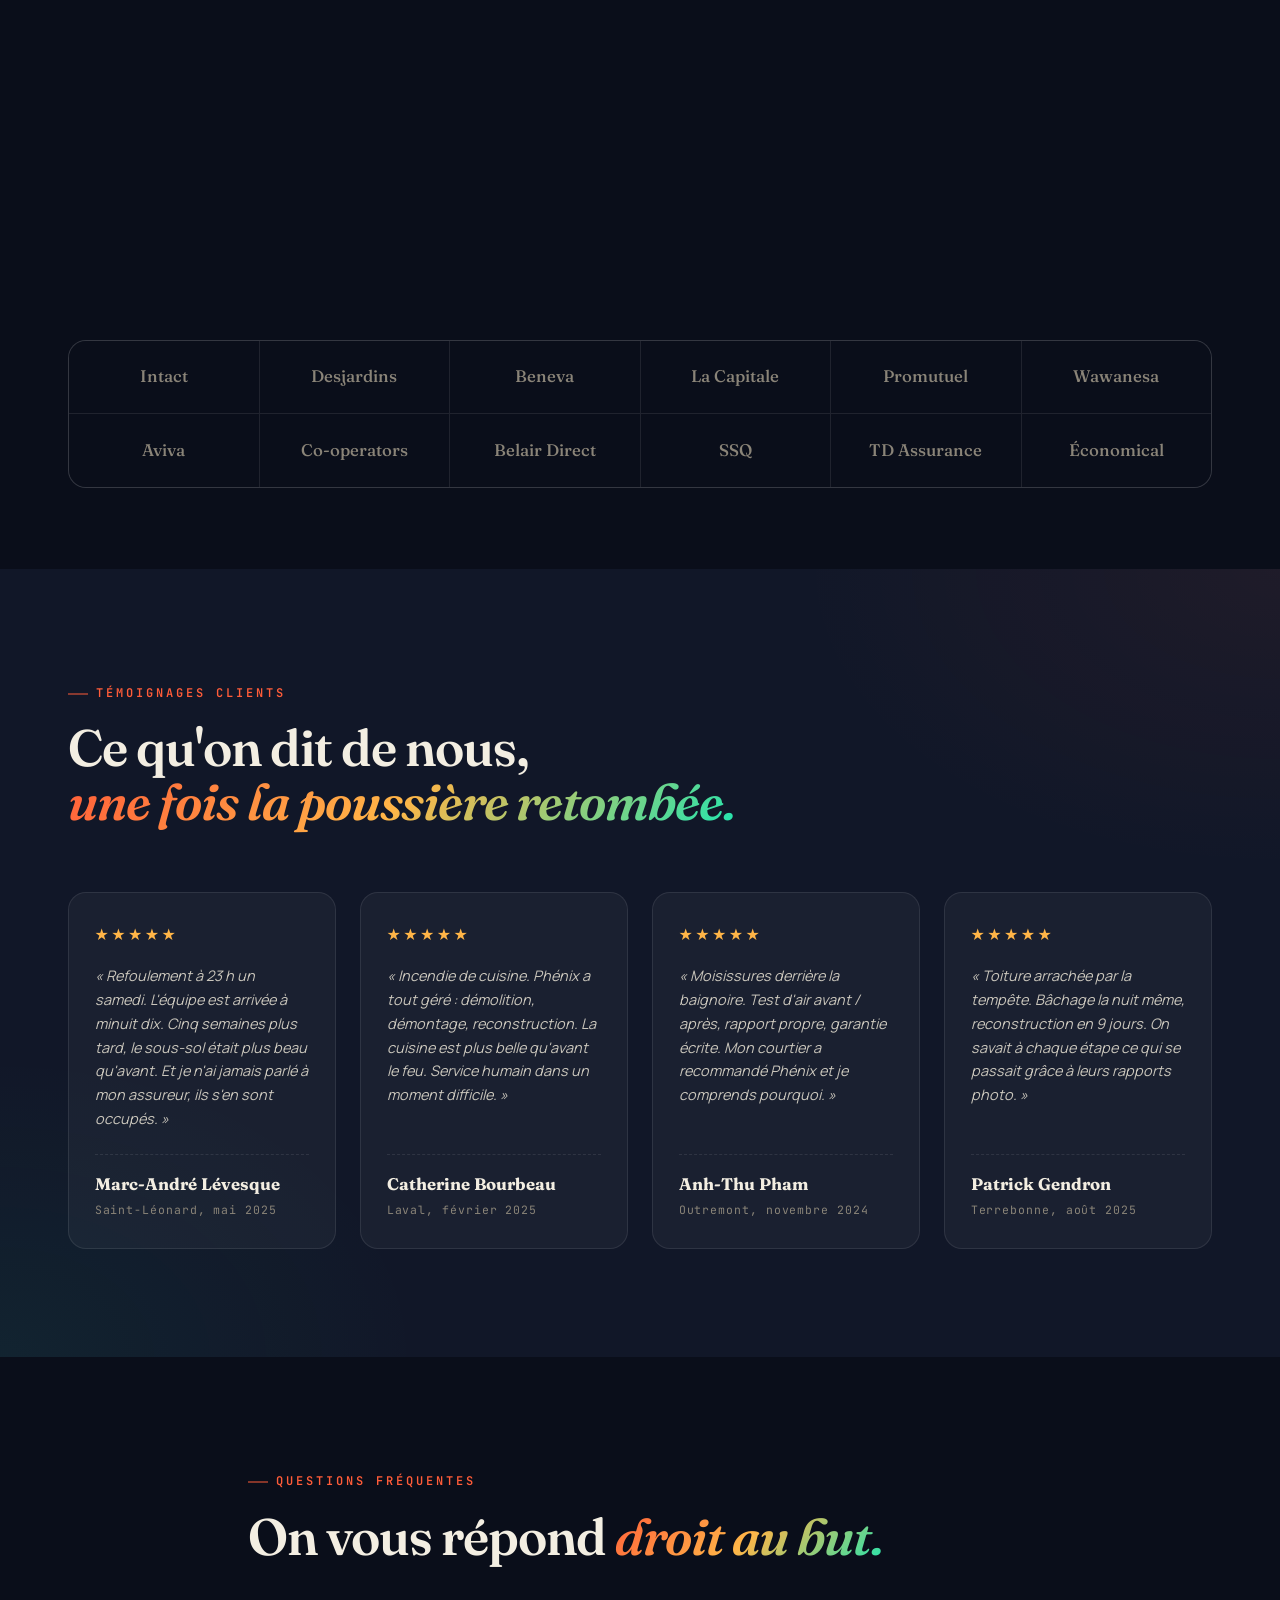
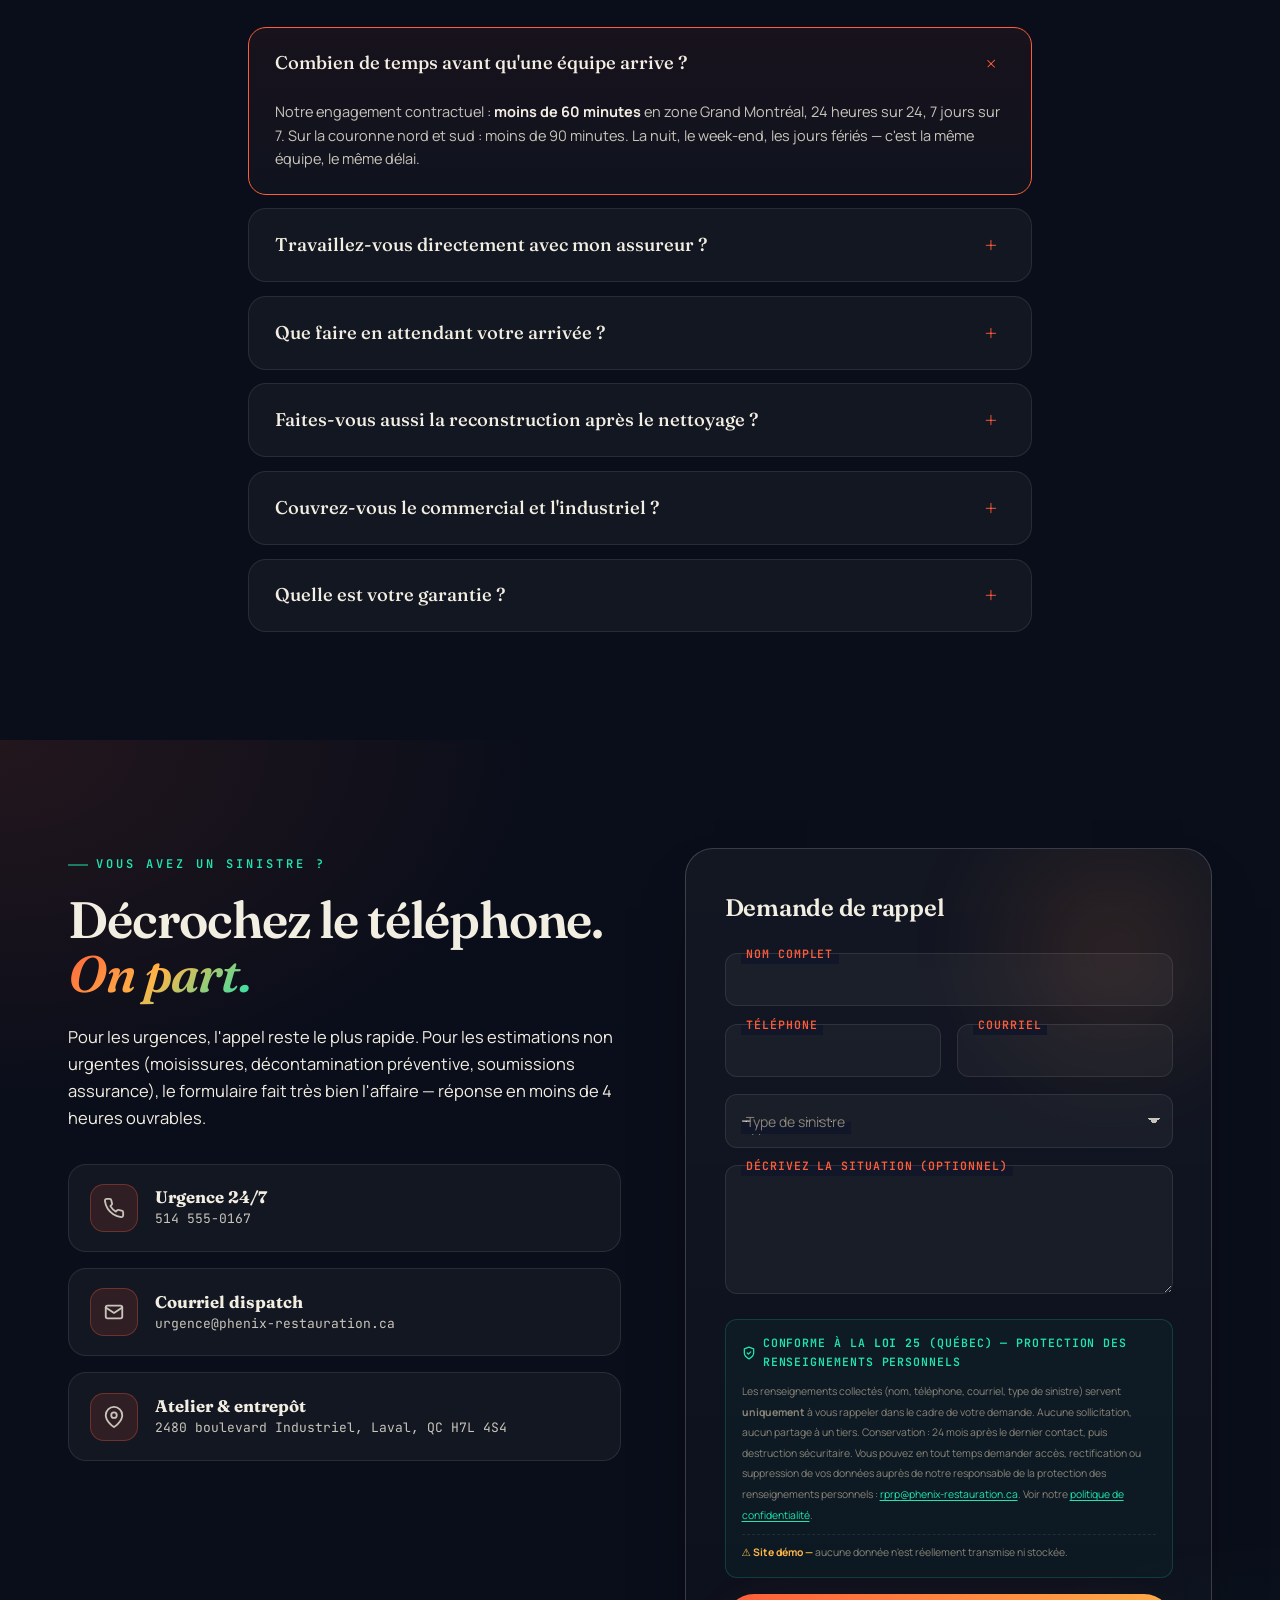
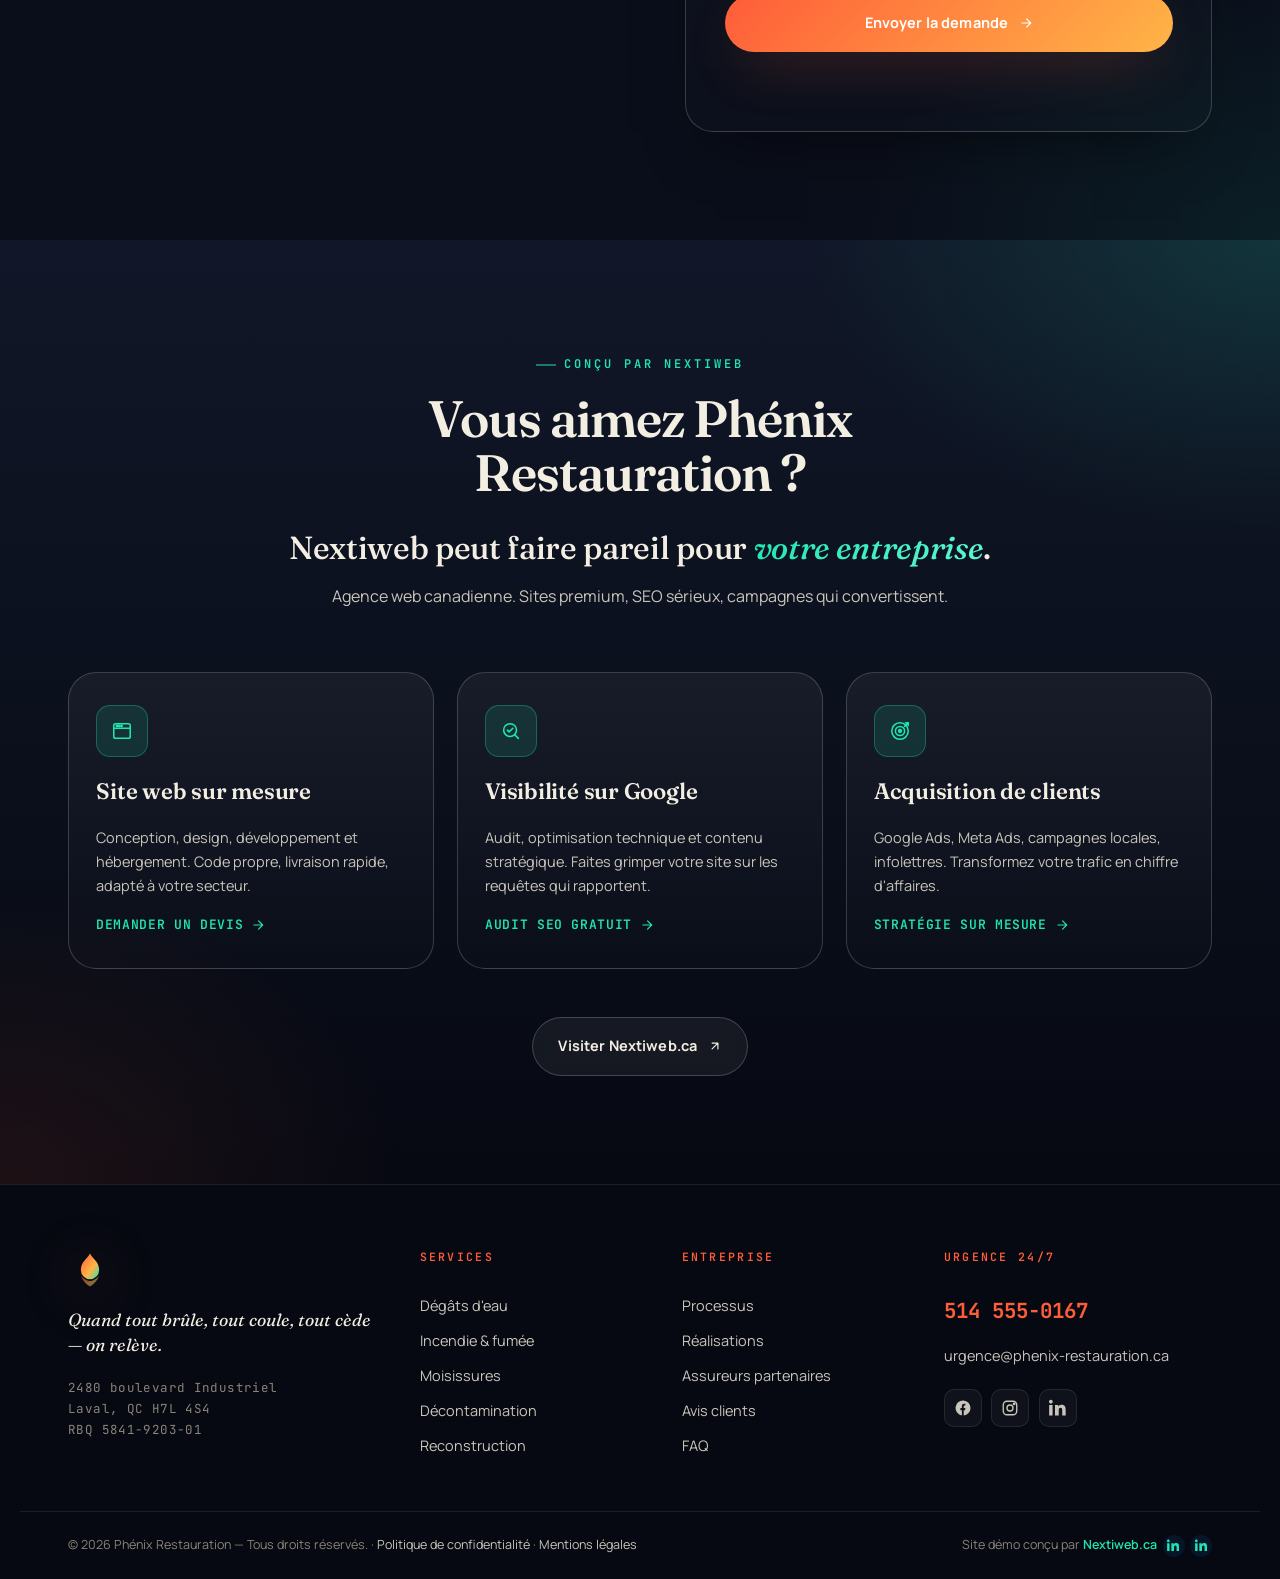
==== commit a22685ce: "Add Law 25 cookie consent banner (FR + EN) Bottom-centered glassmorphic banner that appears on first" ====
--- a/index.html
+++ b/index.html
@@ -943,6 +943,23 @@
     <svg viewBox="0 0 24 24" width="22" height="22" fill="none" stroke="currentColor" stroke-width="2.2" stroke-linecap="round" stroke-linejoin="round" aria-hidden="true"><path d="M22 16.92v3a2 2 0 0 1-2.18 2 19.79 19.79 0 0 1-8.63-3.07 19.5 19.5 0 0 1-6-6 19.79 19.79 0 0 1-3.07-8.67A2 2 0 0 1 4.11 2h3a2 2 0 0 1 2 1.72 12.84 12.84 0 0 0 .7 2.81 2 2 0 0 1-.45 2.11L8.09 9.91a16 16 0 0 0 6 6l1.27-1.27a2 2 0 0 1 2.11-.45 12.84 12.84 0 0 0 2.81.7A2 2 0 0 1 22 16.92z"/></svg>
   </a>
 
+  <!-- ============ COOKIE CONSENT (Loi 25) ============ -->
+  <aside class="cookie-banner" id="cookieBanner" role="dialog" aria-labelledby="cookieTitle" aria-describedby="cookieDesc" hidden>
+    <div class="cookie-banner__inner">
+      <div class="cookie-banner__icon" aria-hidden="true">
+        <svg viewBox="0 0 24 24" width="22" height="22" fill="none" stroke="currentColor" stroke-width="1.8" stroke-linecap="round" stroke-linejoin="round"><path d="M12 2a10 10 0 1 0 10 10 4 4 0 0 1-5-5 4 4 0 0 1-5-5z"/><circle cx="8.5" cy="10.5" r=".8" fill="currentColor"/><circle cx="14" cy="14" r=".8" fill="currentColor"/><circle cx="11" cy="17" r=".8" fill="currentColor"/><circle cx="16" cy="9" r=".5" fill="currentColor"/></svg>
+      </div>
+      <div class="cookie-banner__body">
+        <h2 id="cookieTitle">Témoins de connexion</h2>
+        <p id="cookieDesc">Nous utilisons uniquement des témoins <strong>strictement nécessaires</strong> au bon fonctionnement du site. Aucun suivi tiers, aucune publicité, aucun profilage. <a href="politique-confidentialite.html#mentions">En savoir plus</a>.</p>
+      </div>
+      <div class="cookie-banner__actions">
+        <button type="button" class="cookie-btn cookie-btn--ghost" id="cookieRefuse">Refuser</button>
+        <button type="button" class="cookie-btn cookie-btn--primary" id="cookieAccept">Accepter</button>
+      </div>
+    </div>
+  </aside>
+
   <script src="js/main.js" defer></script>
 </body>
 </html>
--- a/css/style.css
+++ b/css/style.css
@@ -190,16 +190,28 @@
 
 /* ============ HEADER ============ */
 .header {
-  position: sticky; top: 0; z-index: 100;
-  background: rgba(10, 14, 26, 0.7);
+  position: sticky;
+  top: 0;
+  z-index: 100;
+  /* Solid fallback first, then translucent for browsers supporting backdrop-filter */
+  background: #0a0e1a;
+  background: rgba(10, 14, 26, 0.96);
   backdrop-filter: blur(18px) saturate(160%);
   -webkit-backdrop-filter: blur(18px) saturate(160%);
-  border-bottom: 1px solid var(--line);
-  transition: background .3s, border-color .3s;
+  border-bottom: 1px solid var(--line-strong);
+  box-shadow: 0 8px 24px -12px rgba(0, 0, 0, 0.55);
+  transition: background .3s, border-color .3s, box-shadow .3s;
 }
 .header.is-scrolled {
-  background: rgba(10, 14, 26, 0.92);
-  border-bottom-color: var(--line-strong);
+  background: #0a0e1a;
+  background: rgba(10, 14, 26, 0.98);
+  border-bottom-color: rgba(255, 255, 255, 0.22);
+  box-shadow: 0 14px 36px -10px rgba(0, 0, 0, 0.75);
+}
+/* No backdrop-filter support → fully solid background guaranteed */
+@supports not ((backdrop-filter: blur(1px)) or (-webkit-backdrop-filter: blur(1px))) {
+  .header { background: #0a0e1a; }
+  .header.is-scrolled { background: #060912; }
 }
 .header__inner {
   max-width: var(--container); margin: 0 auto;
@@ -309,14 +321,18 @@
 
 @media (max-width: 1080px) {
   .header__nav {
-    position: fixed; inset: 56px 0 0 0;
-    background: rgba(10, 14, 26, 0.98);
+    position: fixed;
+    top: 70px; left: 0; right: 0; bottom: 0;
+    background: #0a0e1a;
+    background: rgba(10, 14, 26, 0.99);
     backdrop-filter: blur(24px);
+    -webkit-backdrop-filter: blur(24px);
     flex-direction: column; justify-content: flex-start;
-    padding: 3rem 2rem;
+    padding: 2.5rem 2rem;
     gap: 1.4rem;
     transform: translateX(100%);
     transition: transform .4s var(--ease);
+    overflow-y: auto;
   }
   .header__nav.is-open { transform: translateX(0); }
   .header__link { font-size: 1.4rem; }
@@ -1741,6 +1757,136 @@
   font-size: 11px; letter-spacing: .15em;
   text-transform: uppercase;
   color: var(--jade);
+}
+
+/* ============ COOKIE BANNER ============ */
+.cookie-banner {
+  position: fixed;
+  left: 1.25rem;
+  right: 1.25rem;
+  bottom: 1.25rem;
+  z-index: 200;
+  max-width: 720px;
+  margin: 0 auto;
+  background: rgba(10, 14, 26, 0.97);
+  backdrop-filter: blur(20px) saturate(160%);
+  -webkit-backdrop-filter: blur(20px) saturate(160%);
+  border: 1px solid rgba(31, 229, 176, 0.35);
+  border-radius: var(--radius-lg);
+  box-shadow: 0 30px 80px -20px rgba(0, 0, 0, 0.75), 0 0 0 1px rgba(255, 255, 255, 0.04) inset;
+  padding: 1.1rem 1.25rem;
+  transform: translateY(140%);
+  opacity: 0;
+  transition: transform .5s var(--ease), opacity .35s;
+}
+.cookie-banner.is-visible {
+  transform: translateY(0);
+  opacity: 1;
+}
+.cookie-banner__inner {
+  display: flex; align-items: center; gap: 1rem;
+}
+.cookie-banner__icon {
+  flex-shrink: 0;
+  width: 44px; height: 44px;
+  display: inline-flex; align-items: center; justify-content: center;
+  border-radius: 12px;
+  background: rgba(31, 229, 176, 0.12);
+  border: 1px solid rgba(31, 229, 176, 0.35);
+  color: var(--jade);
+}
+.cookie-banner__body { flex: 1; min-width: 0; }
+.cookie-banner__body h2 {
+  font-family: var(--display);
+  font-weight: 600;
+  font-size: 1.05rem;
+  color: var(--ink);
+  margin-bottom: .25rem;
+  letter-spacing: -.01em;
+}
+.cookie-banner__body p {
+  font-size: 12.5px;
+  color: var(--ink-soft);
+  line-height: 1.55;
+  margin: 0;
+}
+.cookie-banner__body strong { color: var(--ink); }
+.cookie-banner__body a {
+  color: var(--jade);
+  text-decoration: underline;
+  text-underline-offset: 2px;
+}
+.cookie-banner__body a:hover { color: var(--jade-2); }
+
+.cookie-banner__actions {
+  display: inline-flex;
+  gap: .55rem;
+  flex-shrink: 0;
+}
+.cookie-btn {
+  font-family: var(--sans);
+  font-weight: 600;
+  font-size: 13px;
+  padding: .65rem 1.1rem;
+  border-radius: 999px;
+  white-space: nowrap;
+  transition: transform .3s var(--ease), background .25s, color .25s, border-color .25s, box-shadow .25s;
+  border: 1px solid transparent;
+}
+.cookie-btn--primary {
+  background: var(--grad-flame);
+  color: #fff;
+  box-shadow: 0 12px 28px -10px rgba(255, 92, 57, 0.55);
+}
+.cookie-btn--primary:hover {
+  transform: translateY(-2px);
+  box-shadow: 0 16px 36px -10px rgba(255, 92, 57, 0.7);
+}
+.cookie-btn--ghost {
+  background: transparent;
+  border-color: var(--line-strong);
+  color: var(--ink-soft);
+}
+.cookie-btn--ghost:hover {
+  border-color: var(--ink);
+  color: var(--ink);
+}
+
+/* Lift the float-call and demo-badge above the cookie banner when visible */
+body.cookies-pending .float-call,
+body.cookies-pending .demo-badge {
+  transform: translateY(-90px);
+  transition: transform .4s var(--ease);
+}
+@media (max-width: 700px) {
+  body.cookies-pending .float-call,
+  body.cookies-pending .demo-badge {
+    transform: translateY(-130px);
+  }
+  body.cookies-pending .float-call:hover { transform: translateY(-130px) scale(1.08) rotate(-8deg); }
+}
+
+@media (max-width: 760px) {
+  .cookie-banner {
+    left: .75rem; right: .75rem; bottom: .75rem;
+    padding: .9rem 1rem;
+    border-radius: 18px;
+  }
+  .cookie-banner__inner {
+    flex-direction: column;
+    align-items: flex-start;
+    gap: .9rem;
+  }
+  .cookie-banner__icon { width: 38px; height: 38px; }
+  .cookie-banner__body h2 { font-size: 1rem; }
+  .cookie-banner__body p { font-size: 12px; }
+  .cookie-banner__actions {
+    width: 100%;
+    display: grid;
+    grid-template-columns: 1fr 1fr;
+    gap: .5rem;
+  }
+  .cookie-btn { padding: .7rem .9rem; font-size: 13px; text-align: center; justify-content: center; }
 }
 
 /* ============ FLOAT CALL ============ */
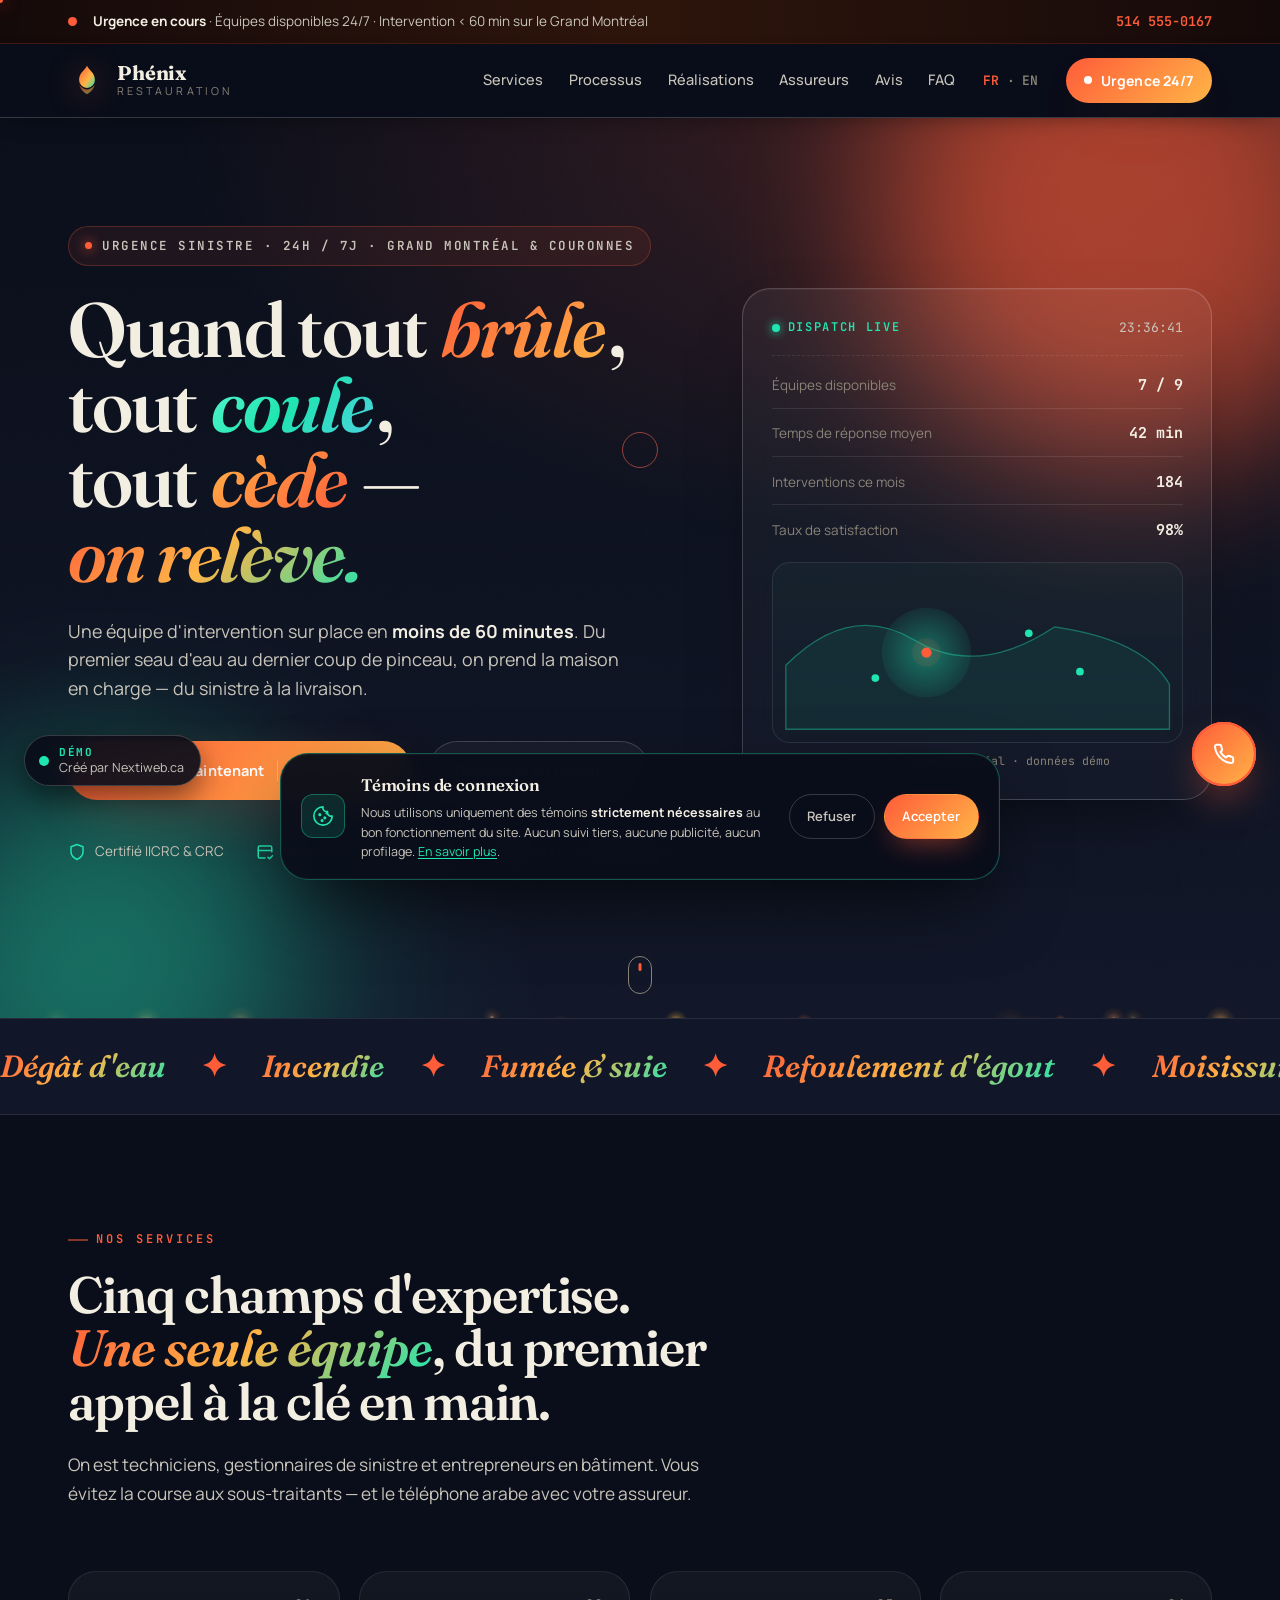
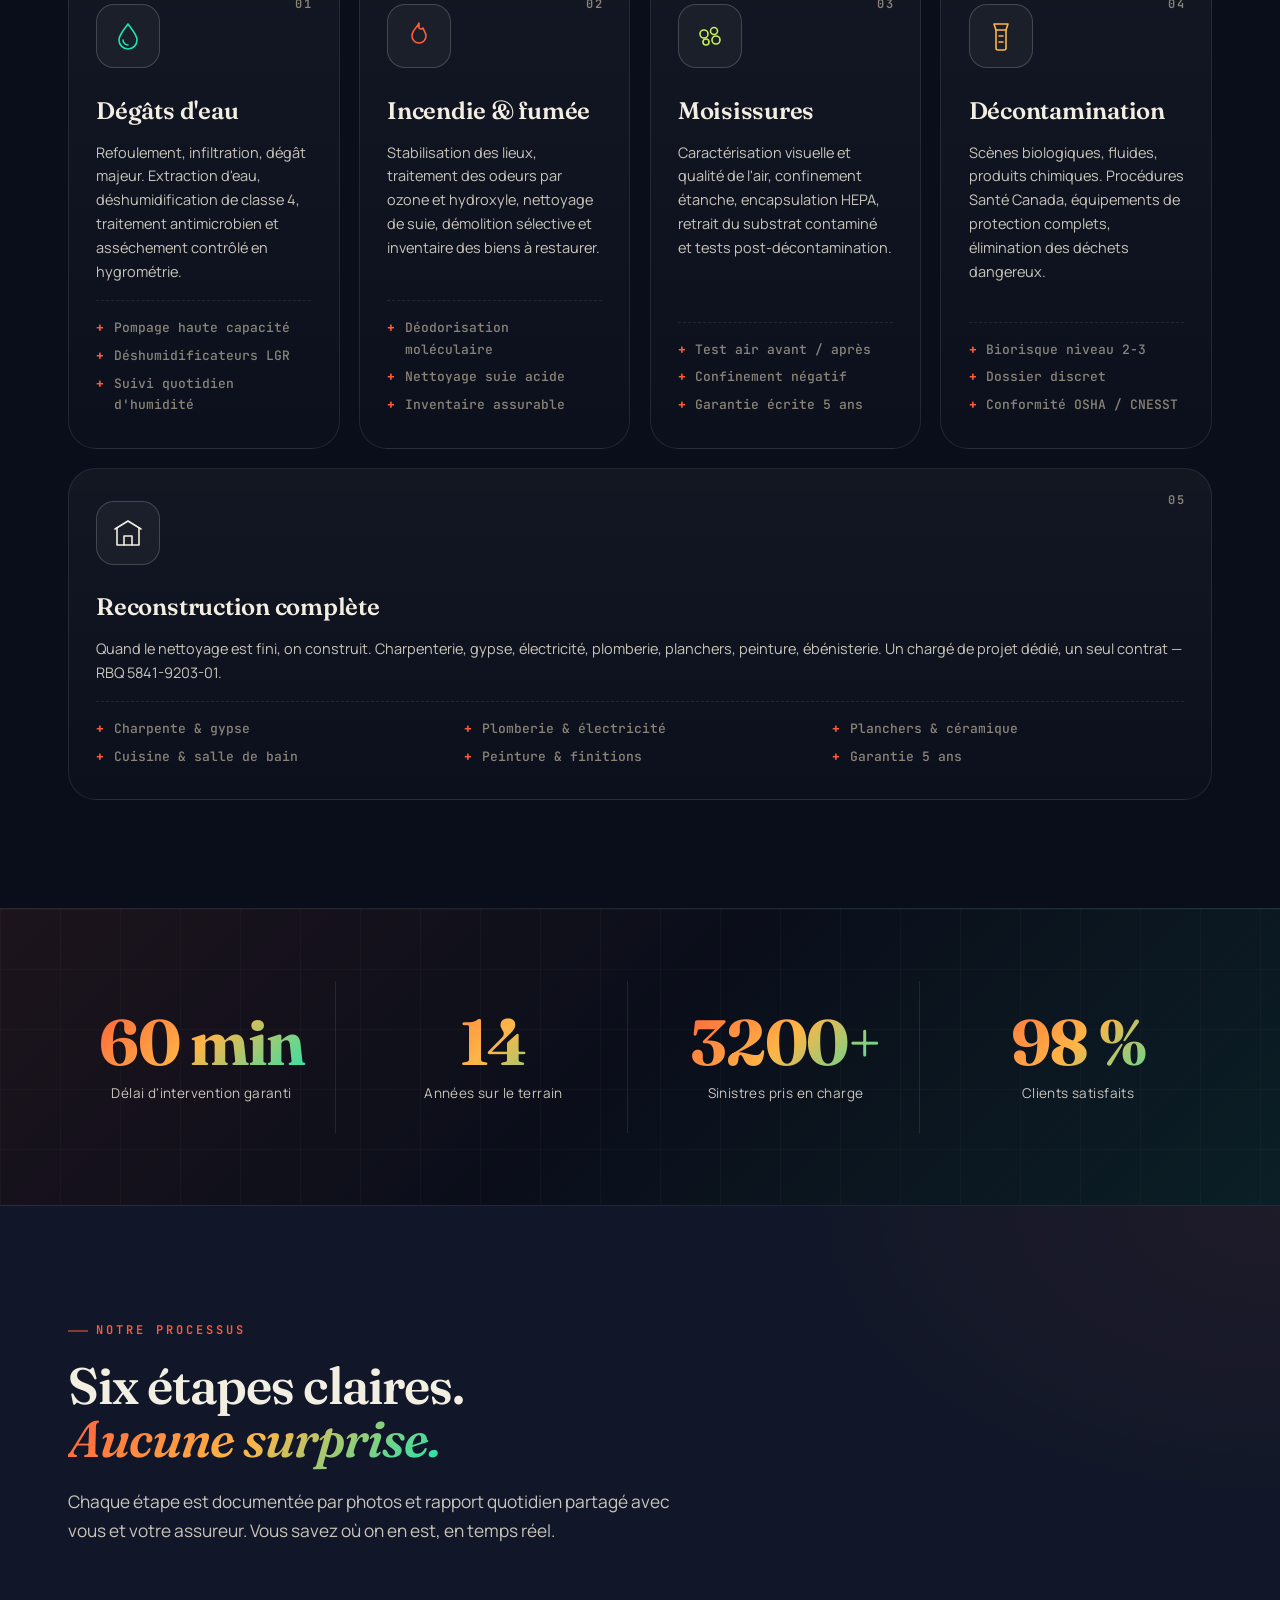
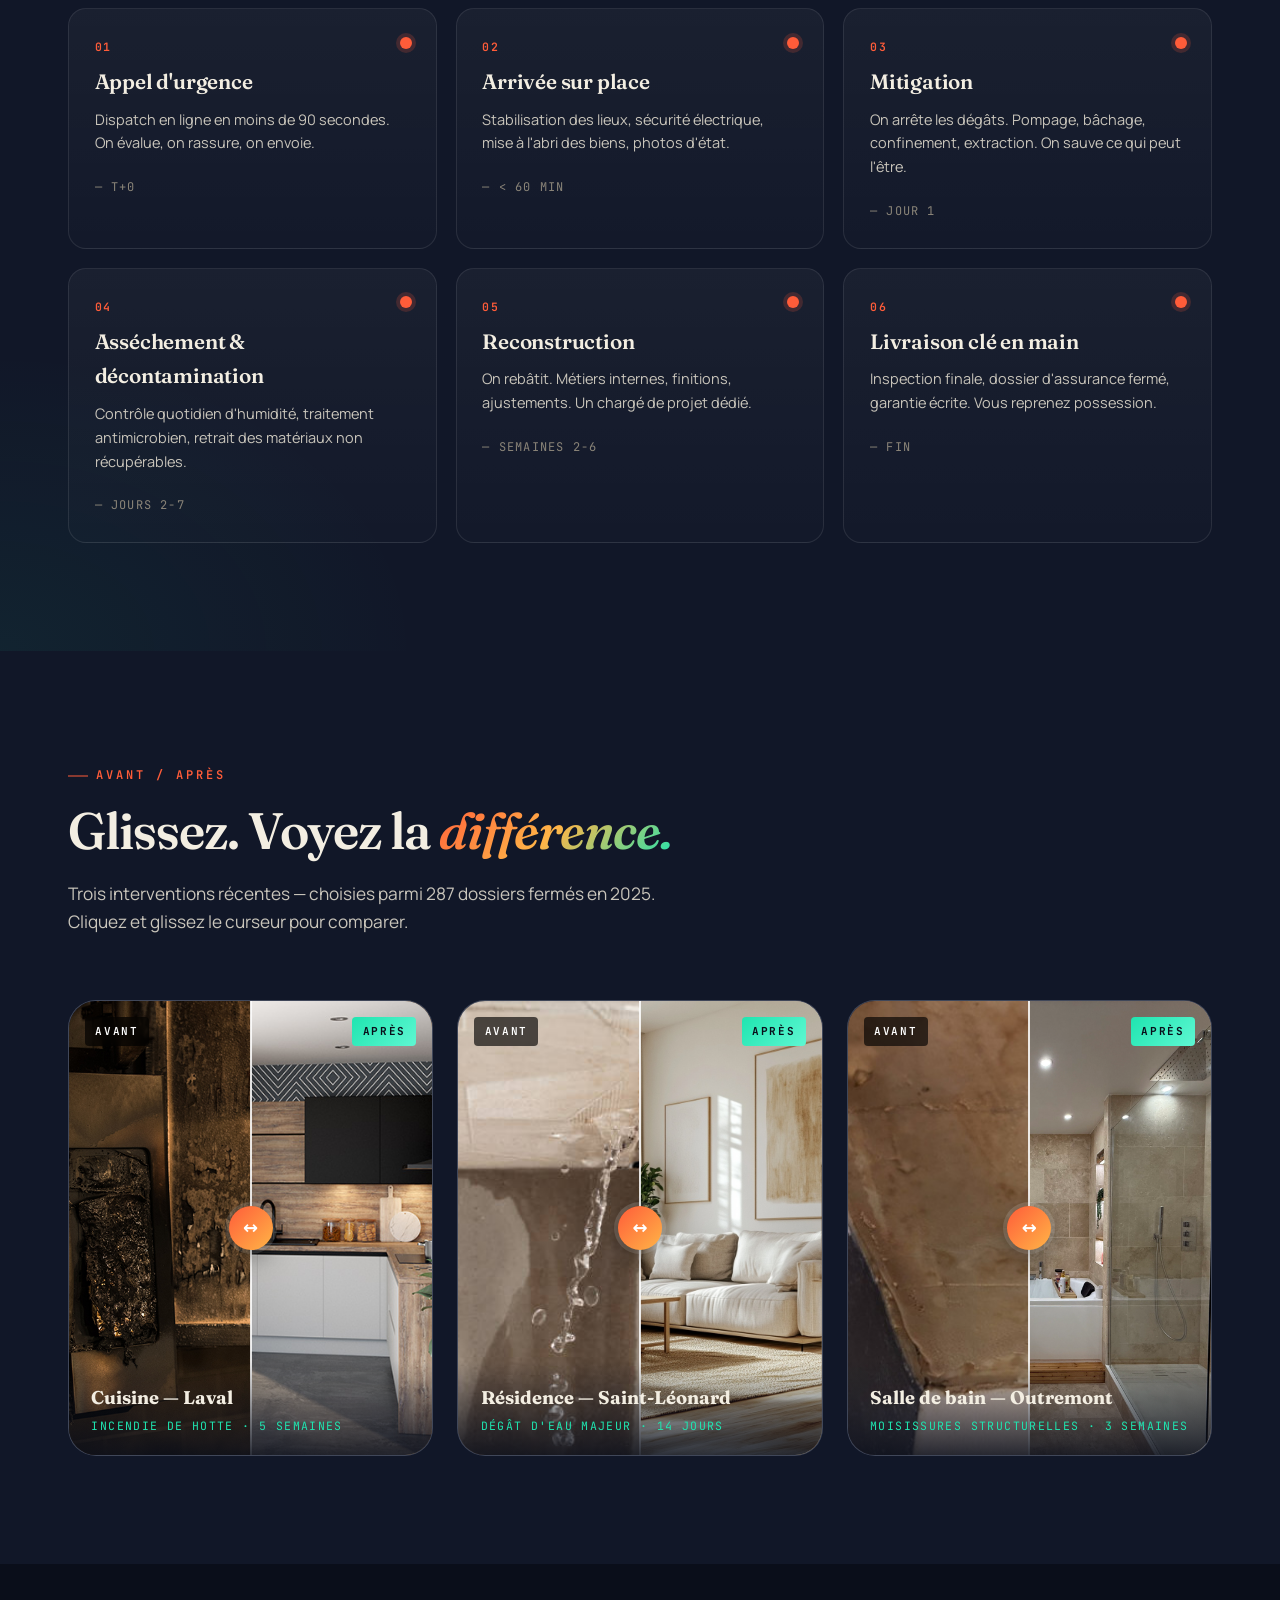
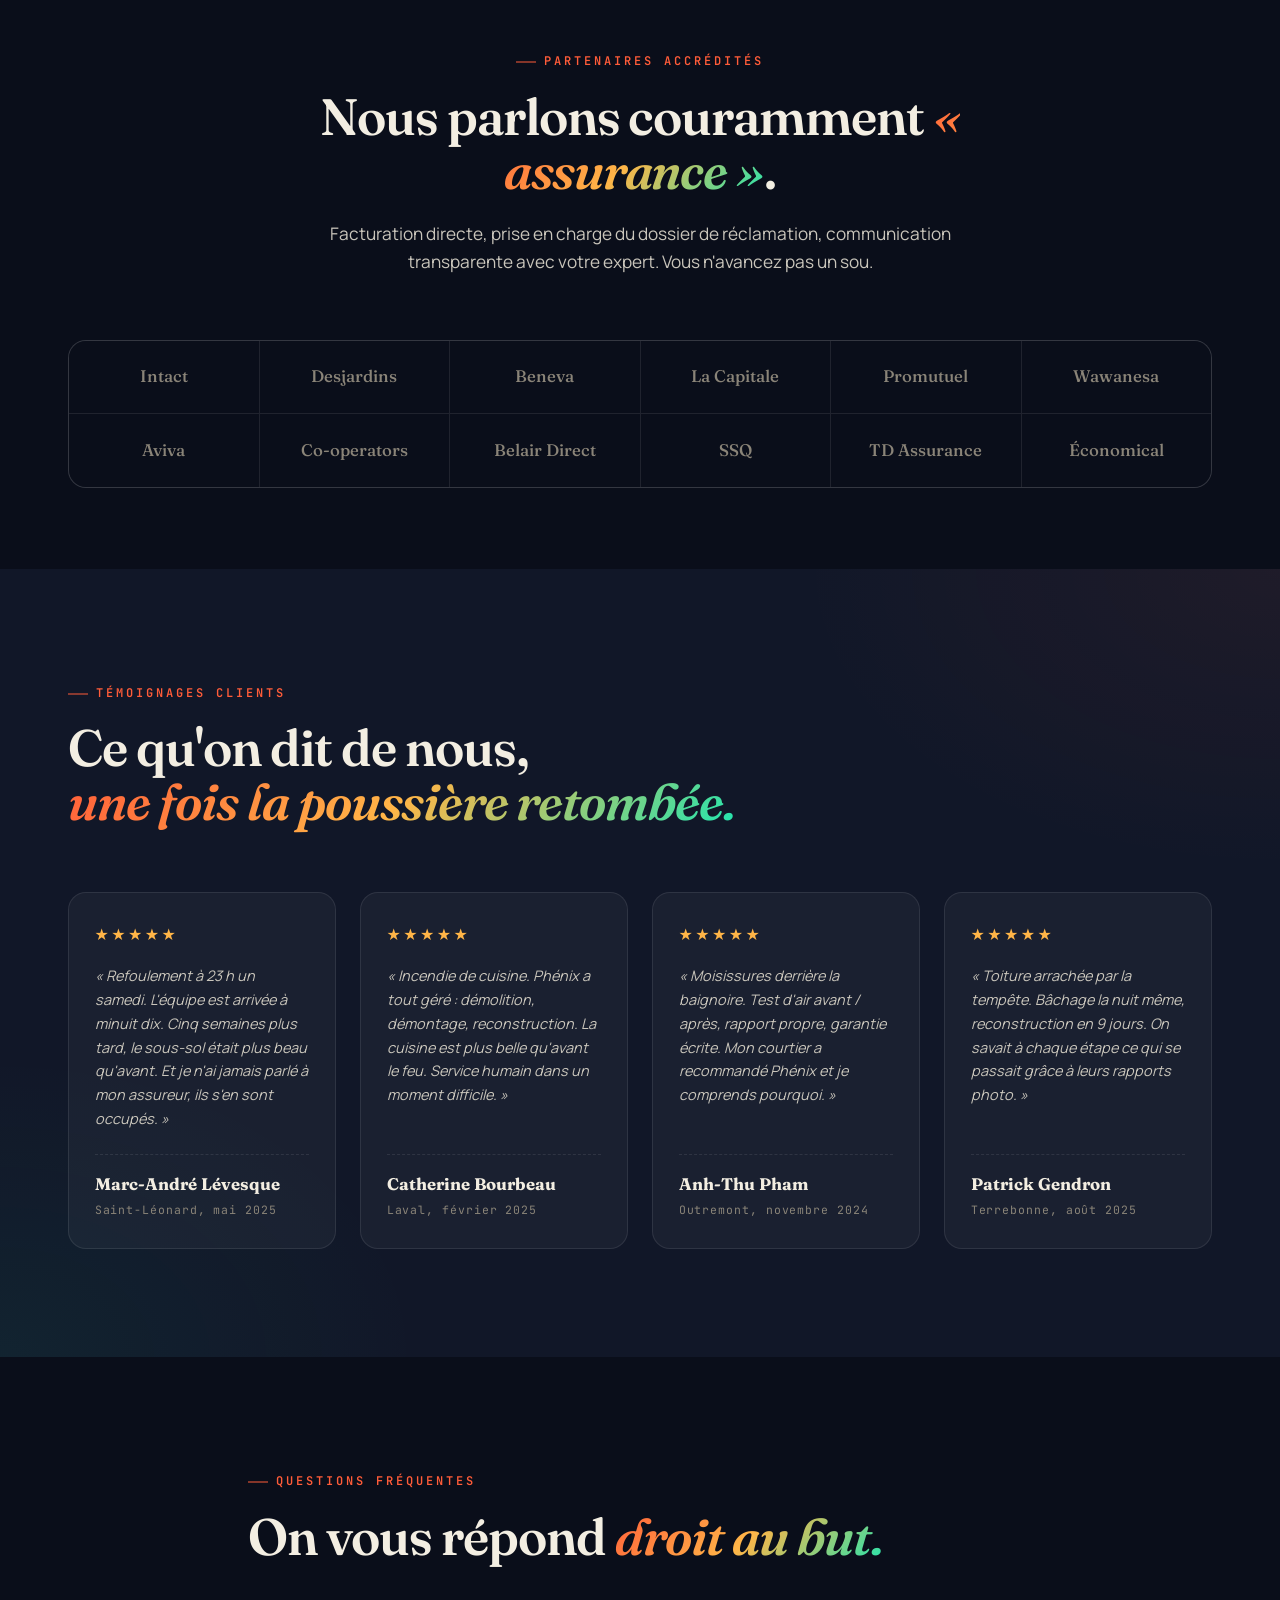
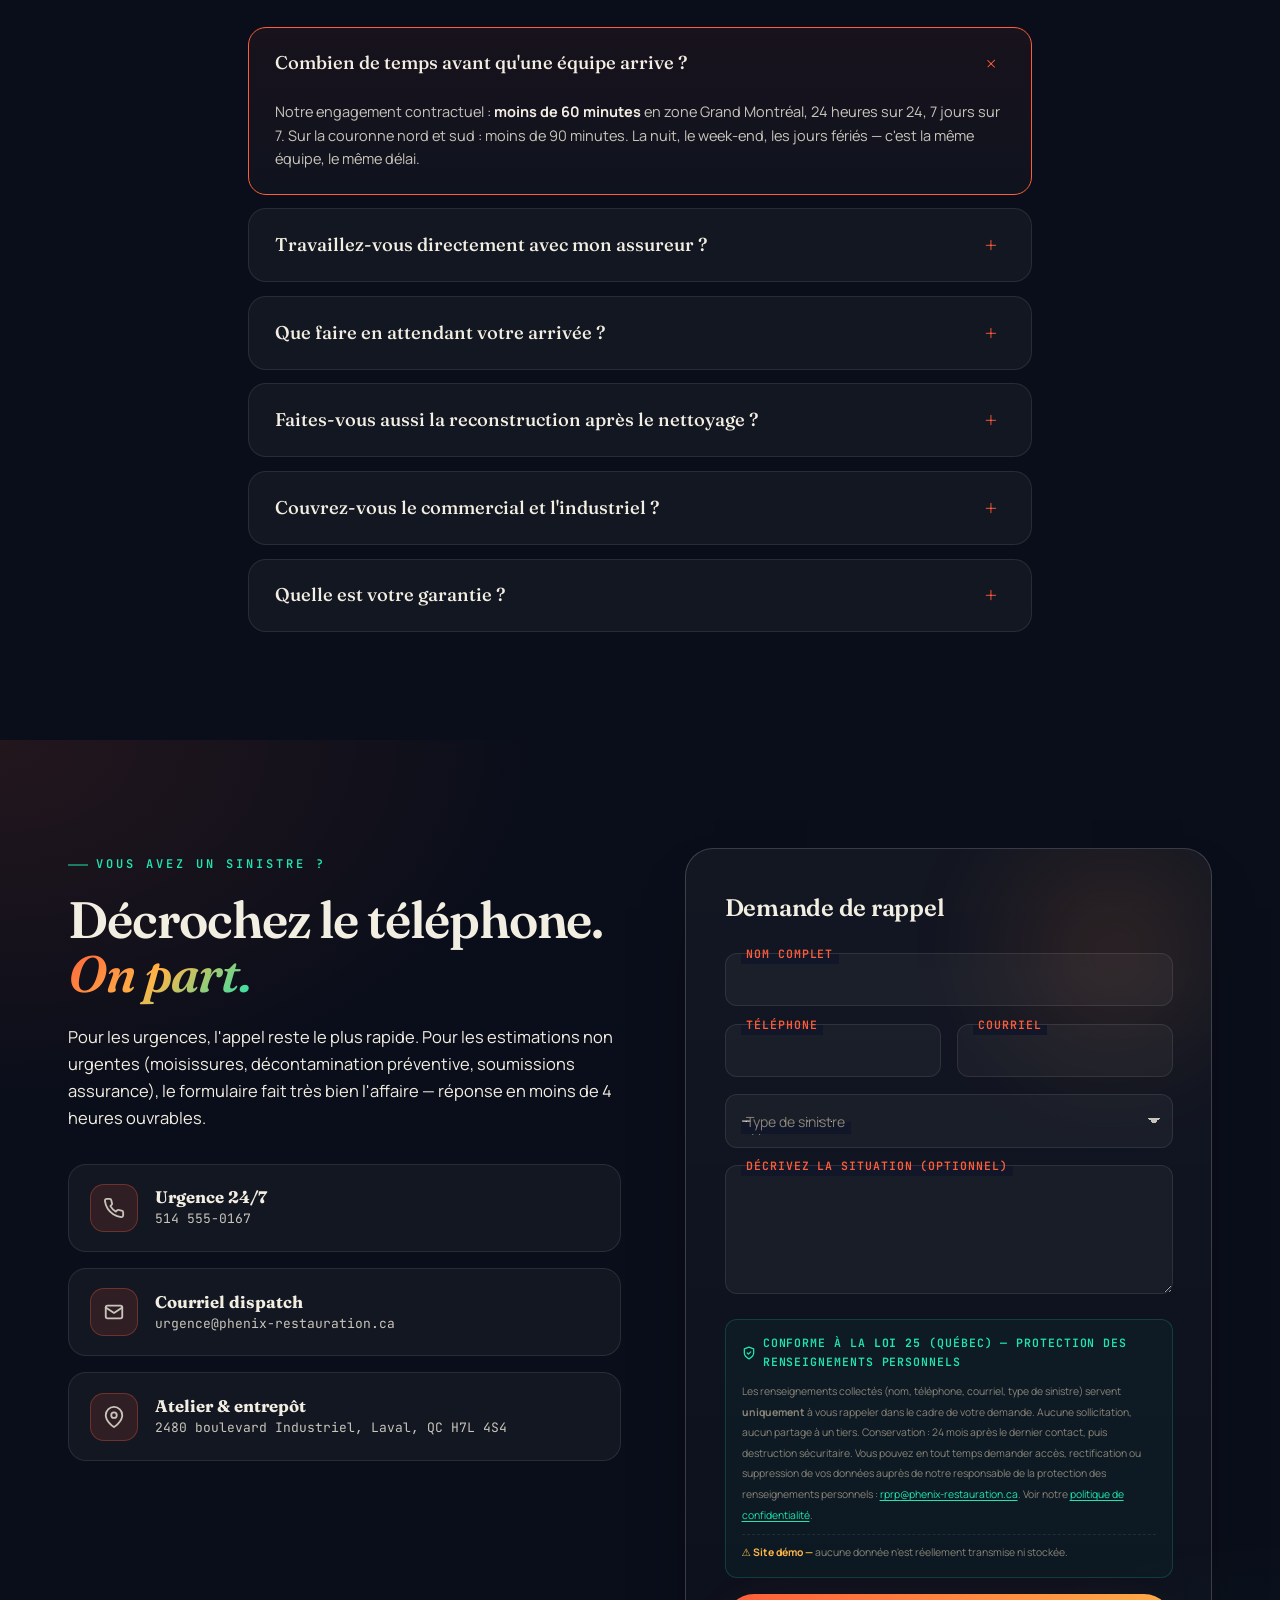
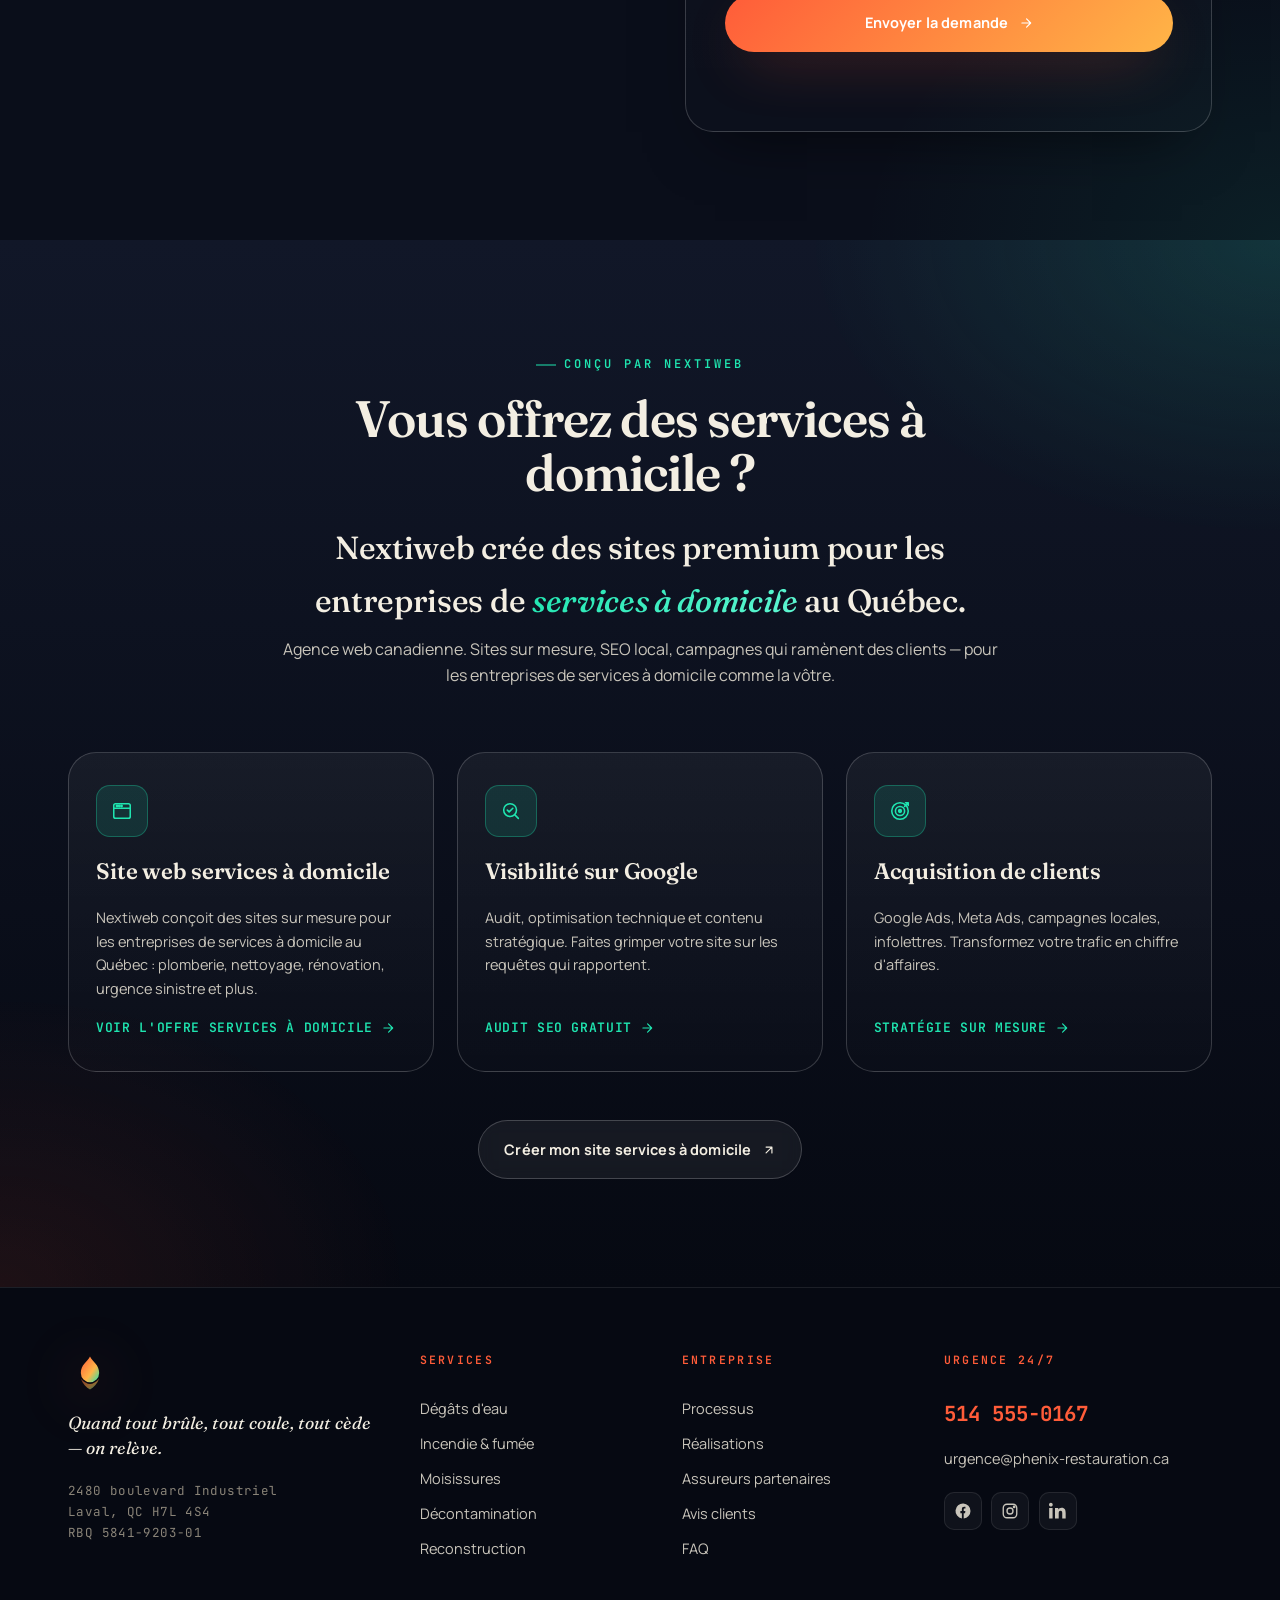
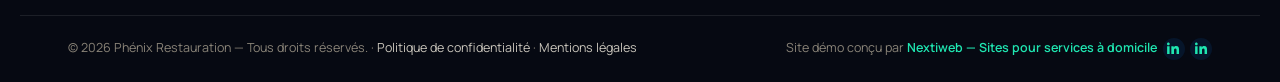
==== commit 9ffad9ff: "SEO 2026 : liens dofollow vers nextiweb.ca/services-domicile.html + alts images enrichis (localisati" ====
--- a/index.html
+++ b/index.html
@@ -124,9 +124,10 @@
     "@type": "Organization",
     "name": "Nextiweb",
     "alternateName": "Nextiweb.ca",
-    "description": "Agence web canadienne — création de sites premium sur mesure, référencement SEO et marketing digital pour PME.",
-    "url": "https://nextiweb.ca",
+    "description": "Agence web canadienne spécialisée en création de sites pour entreprises de services à domicile, référencement SEO et marketing digital pour PME au Québec.",
+    "url": "https://nextiweb.ca/services-domicile.html",
     "sameAs": [
+      "https://nextiweb.ca",
       "https://www.linkedin.com/company/25819184/"
     ],
     "founder": {
@@ -545,8 +546,8 @@
 
         <div class="ba-grid">
           <figure class="ba" data-ba>
-            <div class="ba__before"><img src="images/cuisine-avant.jpg" alt="Cuisine après incendie domestique, suie sur les murs et armoires brûlées" width="1200" height="800" loading="lazy"/></div>
-            <div class="ba__after"><img src="images/cuisine-apres.jpg" alt="Cuisine reconstruite et remise à neuf après incendie" width="1200" height="800" loading="lazy"/></div>
+            <div class="ba__before"><img src="images/cuisine-avant.jpg" alt="Cuisine sinistrée après incendie de hotte à Laval — suie noire sur les murs, armoires brûlées, dégâts structurels" width="1200" height="800" loading="lazy"/></div>
+            <div class="ba__after"><img src="images/cuisine-apres.jpg" alt="Cuisine entièrement reconstruite et remise à neuf après incendie à Laval par Phénix Restauration" width="1200" height="800" loading="lazy"/></div>
             <div class="ba__handle" aria-hidden="true"><span></span></div>
             <input type="range" min="0" max="100" value="50" class="ba__range" aria-label="Curseur avant / après — cuisine incendiée"/>
             <figcaption class="ba__cap">
@@ -556,8 +557,8 @@
           </figure>
 
           <figure class="ba" data-ba>
-            <div class="ba__before"><img src="images/degat-eau-avant.jpg" alt="Plafond endommagé avec fuite d'eau majeure et infiltration" width="1200" height="800" loading="lazy"/></div>
-            <div class="ba__after"><img src="images/salon-apres.jpg" alt="Salon restauré et remis à neuf après dégât d'eau" width="1200" height="800" loading="lazy"/></div>
+            <div class="ba__before"><img src="images/degat-eau-avant.jpg" alt="Plafond effondré après dégât d'eau majeur avec infiltration visible — avant intervention urgence à Saint-Léonard Montréal" width="1200" height="800" loading="lazy"/></div>
+            <div class="ba__after"><img src="images/salon-apres.jpg" alt="Salon complètement restauré et remis à neuf après dégât d'eau majeur à Saint-Léonard — reconstruction Phénix Restauration" width="1200" height="800" loading="lazy"/></div>
             <div class="ba__handle" aria-hidden="true"><span></span></div>
             <input type="range" min="0" max="100" value="50" class="ba__range" aria-label="Curseur avant / après — dégât d'eau"/>
             <figcaption class="ba__cap">
@@ -567,8 +568,8 @@
           </figure>
 
           <figure class="ba" data-ba>
-            <div class="ba__before"><img src="images/moisissure-avant.jpg" alt="Plafond et mur dégradés par les moisissures et l'humidité" width="1200" height="800" loading="lazy"/></div>
-            <div class="ba__after"><img src="images/salle-bain-apres.webp" alt="Salle de bain après décontamination et rénovation complète" width="1200" height="800" loading="lazy"/></div>
+            <div class="ba__before"><img src="images/moisissure-avant.jpg" alt="Moisissures noires structurelles sur plafond et mur de salle de bain à Outremont — contamination active avant décontamination" width="1200" height="800" loading="lazy"/></div>
+            <div class="ba__after"><img src="images/salle-bain-apres.webp" alt="Salle de bain entièrement rénovée après décontamination complète des moisissures à Outremont par Phénix Restauration" width="1200" height="800" loading="lazy"/></div>
             <div class="ba__handle" aria-hidden="true"><span></span></div>
             <input type="range" min="0" max="100" value="50" class="ba__range" aria-label="Curseur avant / après — moisissures"/>
             <figcaption class="ba__cap">
@@ -802,13 +803,13 @@
     <div class="container">
       <div class="nextiweb__header">
         <span class="eyebrow eyebrow--light">Conçu par Nextiweb</span>
-        <h2 id="nextiweb-title" class="section__title section__title--center">Vous aimez Phénix Restauration&nbsp;?</h2>
-        <p class="nextiweb__sub">Nextiweb peut faire pareil pour <em>votre entreprise</em>.</p>
-        <p class="nextiweb__lead">Agence web canadienne. Sites premium, SEO sérieux, campagnes qui convertissent.</p>
+        <h2 id="nextiweb-title" class="section__title section__title--center">Vous offrez des services à domicile&nbsp;?</h2>
+        <p class="nextiweb__sub">Nextiweb crée des sites premium pour les entreprises de <em>services à domicile</em> au Québec.</p>
+        <p class="nextiweb__lead">Agence web canadienne. Sites sur mesure, SEO local, campagnes qui ramènent des clients — pour les entreprises de services à domicile comme la vôtre.</p>
       </div>
 
       <div class="nextiweb__grid">
-        <a class="ncard" href="https://nextiweb.ca/creation-site.html" target="_blank" rel="noopener" aria-label="Création de site web sur mesure — demander un devis">
+        <a class="ncard" href="https://nextiweb.ca/services-domicile.html" target="_blank" rel="noopener" aria-label="Site web pour entreprise de services à domicile au Québec — voir l'offre Nextiweb">
           <span class="ncard__icon" aria-hidden="true">
             <svg viewBox="0 0 24 24" width="22" height="22" fill="none" stroke="currentColor" stroke-width="1.7" stroke-linecap="round" stroke-linejoin="round">
               <rect x="3" y="4" width="18" height="16" rx="2"/>
@@ -818,10 +819,10 @@
               <circle cx="11.5" cy="6.5" r=".7" fill="currentColor"/>
             </svg>
           </span>
-          <h3 class="ncard__title">Site web sur mesure</h3>
-          <p class="ncard__text">Conception, design, développement et hébergement. Code propre, livraison rapide, adapté à votre secteur.</p>
+          <h3 class="ncard__title">Site web services à domicile</h3>
+          <p class="ncard__text">Nextiweb conçoit des sites sur mesure pour les entreprises de services à domicile au Québec : plomberie, nettoyage, rénovation, urgence sinistre et plus.</p>
           <span class="ncard__cta">
-            Demander un devis
+            Voir l'offre services à domicile
             <svg class="ncard__arrow" viewBox="0 0 24 24" width="14" height="14" fill="none" stroke="currentColor" stroke-width="2" stroke-linecap="round" stroke-linejoin="round" aria-hidden="true"><path d="M5 12h14M13 5l7 7-7 7"/></svg>
           </span>
         </a>
@@ -861,8 +862,8 @@
       </div>
 
       <div class="nextiweb__cta">
-        <a href="https://nextiweb.ca" target="_blank" rel="noopener" class="btn btn--ghost btn--ghost-light">
-          Visiter Nextiweb.ca
+        <a href="https://nextiweb.ca/services-domicile.html" target="_blank" rel="noopener" class="btn btn--ghost btn--ghost-light">
+          Créer mon site services à domicile
           <svg viewBox="0 0 24 24" width="14" height="14" fill="none" stroke="currentColor" stroke-width="2" stroke-linecap="round" stroke-linejoin="round" aria-hidden="true"><path d="M7 17 17 7M7 7h10v10"/></svg>
         </a>
       </div>
@@ -920,7 +921,7 @@
       <p>&copy; 2026 Phénix Restauration — Tous droits réservés. · <a href="politique-confidentialite.html">Politique de confidentialité</a> · <a href="politique-confidentialite.html#mentions">Mentions légales</a></p>
       <p class="footer__credit">
         Site démo conçu par
-        <a href="https://nextiweb.ca" target="_blank" rel="noopener">Nextiweb.ca</a>
+        <a href="https://nextiweb.ca/services-domicile.html" target="_blank" rel="noopener">Nextiweb — Sites pour services à domicile</a>
         <a href="https://www.linkedin.com/in/khadija-ait-lassri/" target="_blank" rel="noopener" class="footer__li" aria-label="LinkedIn — Khadija Aït Lassri"><svg viewBox="0 0 24 24" width="13" height="13" fill="currentColor" aria-hidden="true"><path d="M4.98 3.5C4.98 4.88 3.88 6 2.5 6S0 4.88 0 3.5 1.12 1 2.5 1s2.48 1.12 2.48 2.5zM.22 8h4.56v14H.22V8zm7.78 0h4.37v1.93h.06c.61-1.15 2.1-2.36 4.32-2.36 4.62 0 5.47 3.04 5.47 7v7.43h-4.56v-6.59c0-1.57-.03-3.59-2.19-3.59-2.19 0-2.53 1.71-2.53 3.48v6.7H8V8z"/></svg></a>
         <a href="https://www.linkedin.com/company/25819184/" target="_blank" rel="noopener" class="footer__li" aria-label="LinkedIn — Nextiweb"><svg viewBox="0 0 24 24" width="13" height="13" fill="currentColor" aria-hidden="true"><path d="M4.98 3.5C4.98 4.88 3.88 6 2.5 6S0 4.88 0 3.5 1.12 1 2.5 1s2.48 1.12 2.48 2.5zM.22 8h4.56v14H.22V8zm7.78 0h4.37v1.93h.06c.61-1.15 2.1-2.36 4.32-2.36 4.62 0 5.47 3.04 5.47 7v7.43h-4.56v-6.59c0-1.57-.03-3.59-2.19-3.59-2.19 0-2.53 1.71-2.53 3.48v6.7H8V8z"/></svg></a>
       </p>
@@ -928,7 +929,7 @@
   </footer>
 
   <!-- ============ DEMO BADGE ============ -->
-  <a href="https://nextiweb.ca" class="demo-badge" target="_blank" rel="noopener" aria-label="Site démo créé par Nextiweb — Visiter nextiweb.ca">
+  <a href="https://nextiweb.ca/services-domicile.html" class="demo-badge" target="_blank" rel="noopener" aria-label="Site démo services à domicile créé par Nextiweb — Voir l'offre nextiweb.ca">
     <span class="demo-badge__pulse"></span>
     <span class="demo-badge__text">
       <strong>Démo</strong>
--- a/css/style.css
+++ b/css/style.css
@@ -320,24 +320,64 @@
 .header__burger.is-open span:nth-child(3) { transform: translateY(-7px) rotate(-45deg); }
 
 @media (max-width: 1080px) {
+  /* CRITICAL: backdrop-filter on .header creates a containing block
+     for position:fixed children, which traps the mobile menu inside
+     the 70px header instead of letting it cover the viewport.
+     Disable it on mobile and use a solid background instead. */
+  .header {
+    backdrop-filter: none !important;
+    -webkit-backdrop-filter: none !important;
+    background: #0a0e1a !important;
+  }
+
   .header__nav {
     position: fixed;
     top: 70px; left: 0; right: 0; bottom: 0;
+    z-index: 99;
     background: #0a0e1a;
-    background: rgba(10, 14, 26, 0.99);
-    backdrop-filter: blur(24px);
-    -webkit-backdrop-filter: blur(24px);
-    flex-direction: column; justify-content: flex-start;
-    padding: 2.5rem 2rem;
-    gap: 1.4rem;
+    flex-direction: column;
+    align-items: stretch;
+    justify-content: flex-start;
+    padding: 1.8rem 1.8rem 2rem;
+    gap: .35rem;
     transform: translateX(100%);
     transition: transform .4s var(--ease);
     overflow-y: auto;
+    overscroll-behavior: contain;
   }
   .header__nav.is-open { transform: translateX(0); }
-  .header__link { font-size: 1.4rem; }
-  .header__cta { font-size: 1rem; padding: .9rem 1.6rem; }
+
+  /* When mobile menu is open, hide floating UI so it doesn't cover items */
+  body.mobile-nav-open .cookie-banner,
+  body.mobile-nav-open .float-call,
+  body.mobile-nav-open .demo-badge { display: none !important; }
+  .header__link {
+    font-size: 1.15rem;
+    padding: .8rem .25rem;
+    border-bottom: 1px solid var(--line);
+  }
+  .header__link::after { display: none; } /* underline animation hidden on mobile */
+  .lang-switch {
+    align-self: center;
+    margin: .65rem 0 .35rem;
+    font-size: 14px;
+  }
+  .header__cta {
+    align-self: stretch;
+    justify-content: center;
+    font-size: .95rem;
+    padding: .85rem 1.4rem;
+    margin-top: .5rem;
+  }
   .header__burger { display: flex; }
+}
+
+/* Very small phones — even tighter */
+@media (max-width: 1080px) and (max-height: 720px) {
+  .header__nav { padding: 1.2rem 1.5rem 1.5rem; gap: .2rem; }
+  .header__link { font-size: 1.05rem; padding: .65rem .25rem; }
+  .lang-switch { margin: .4rem 0 .25rem; }
+  .header__cta { font-size: .9rem; padding: .75rem 1.2rem; }
 }
 
 /* ============ HERO ============ */
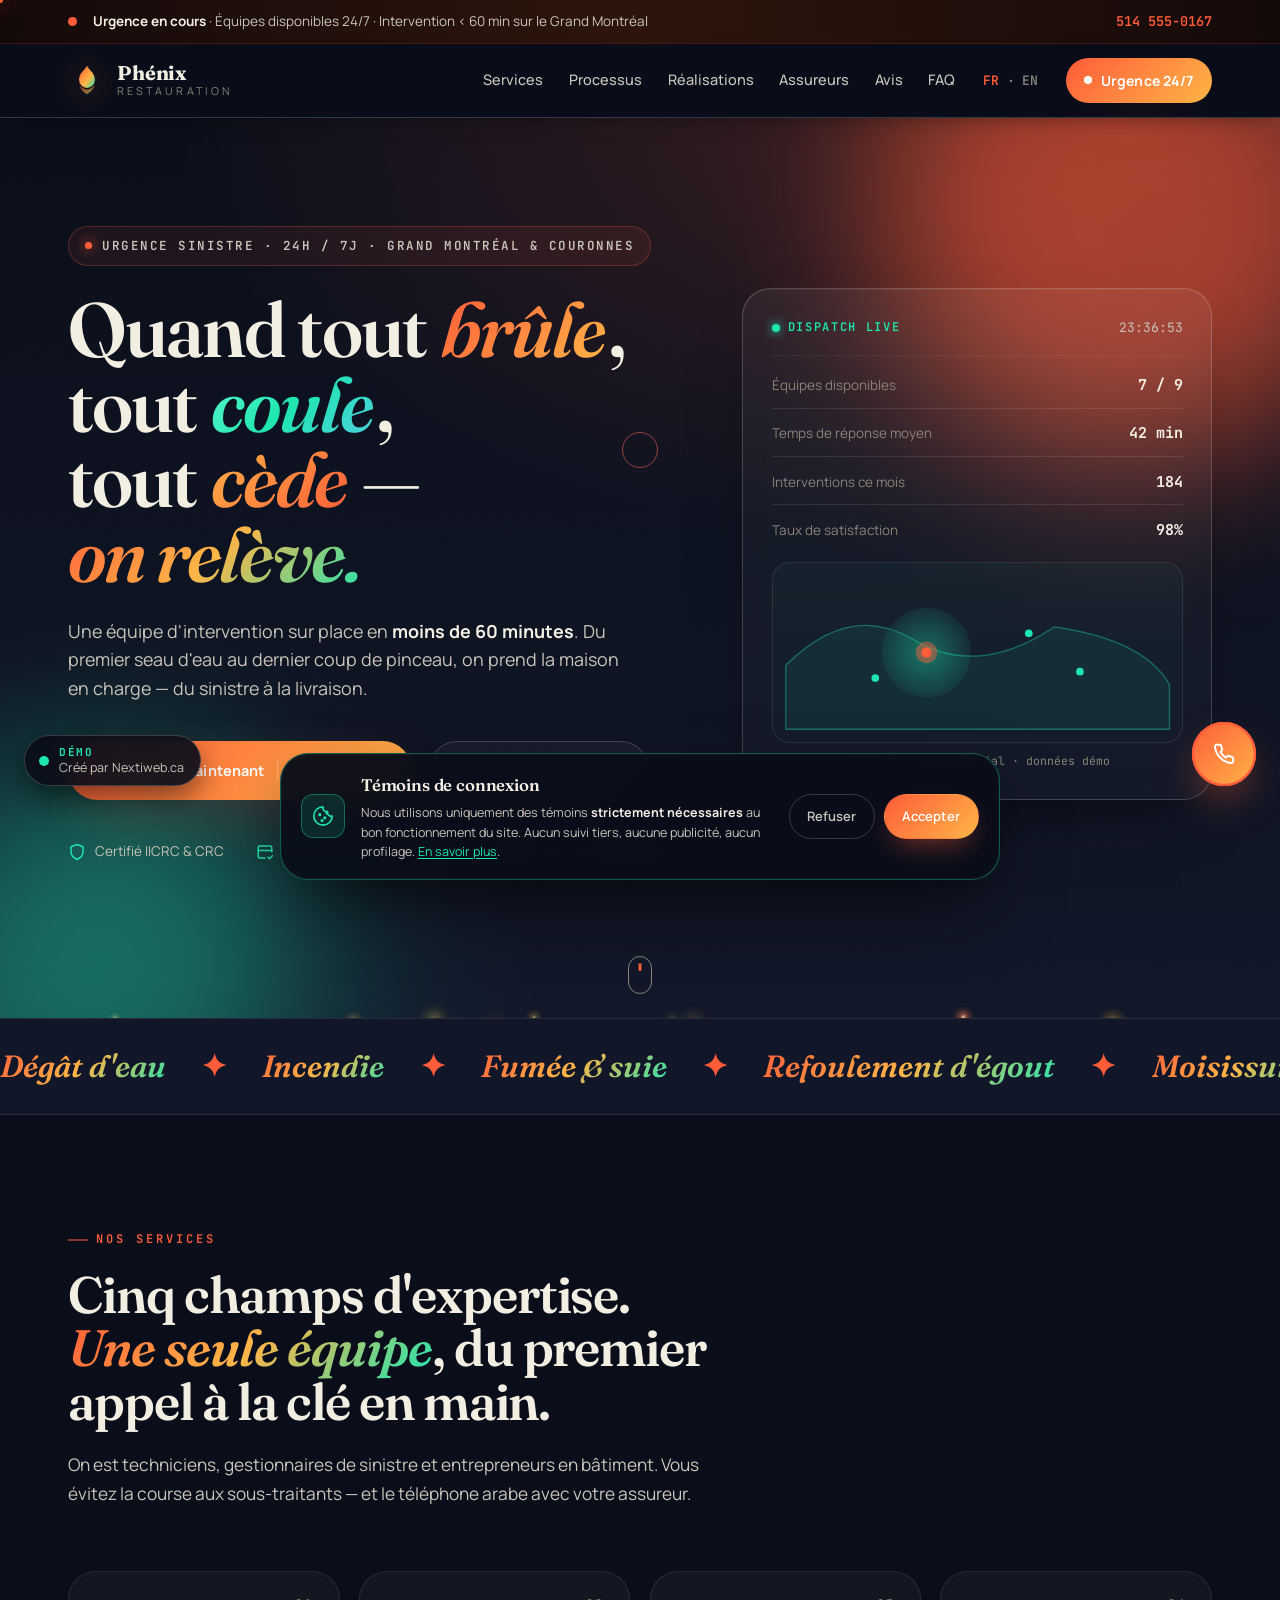
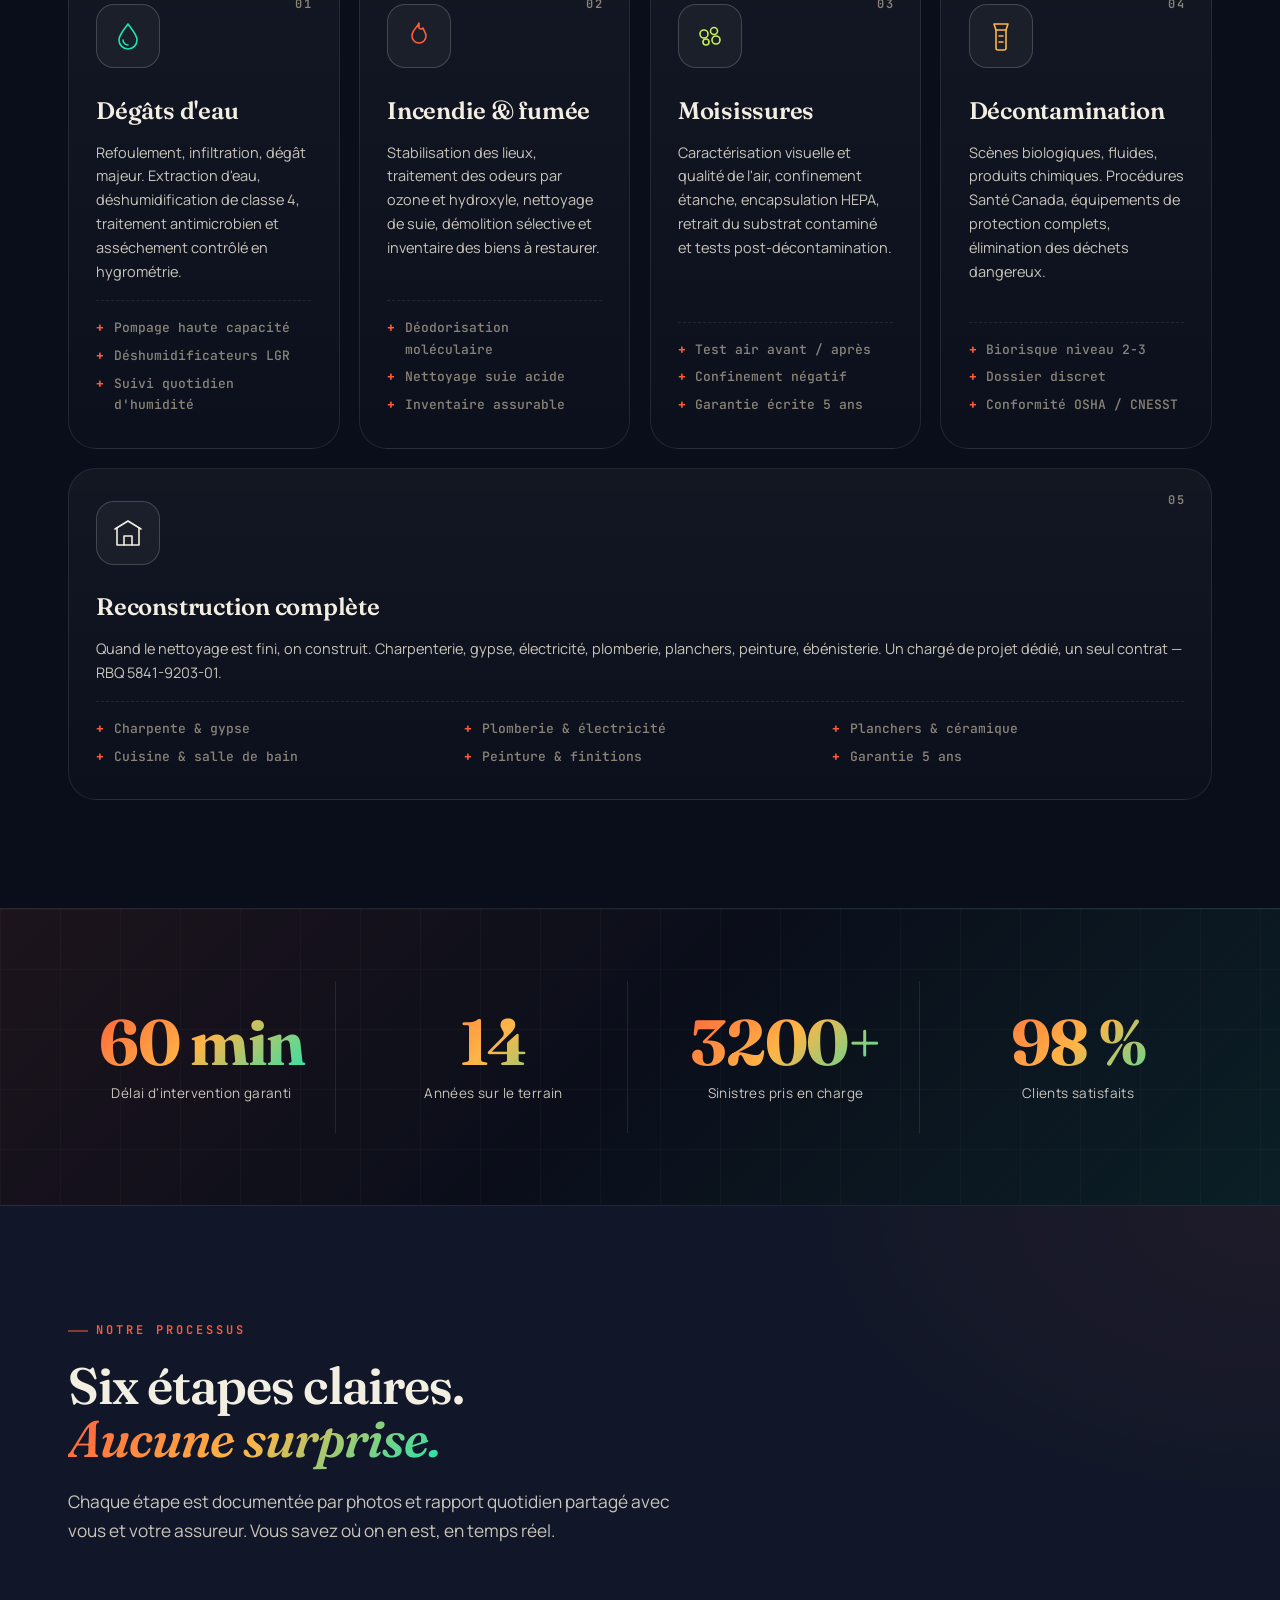
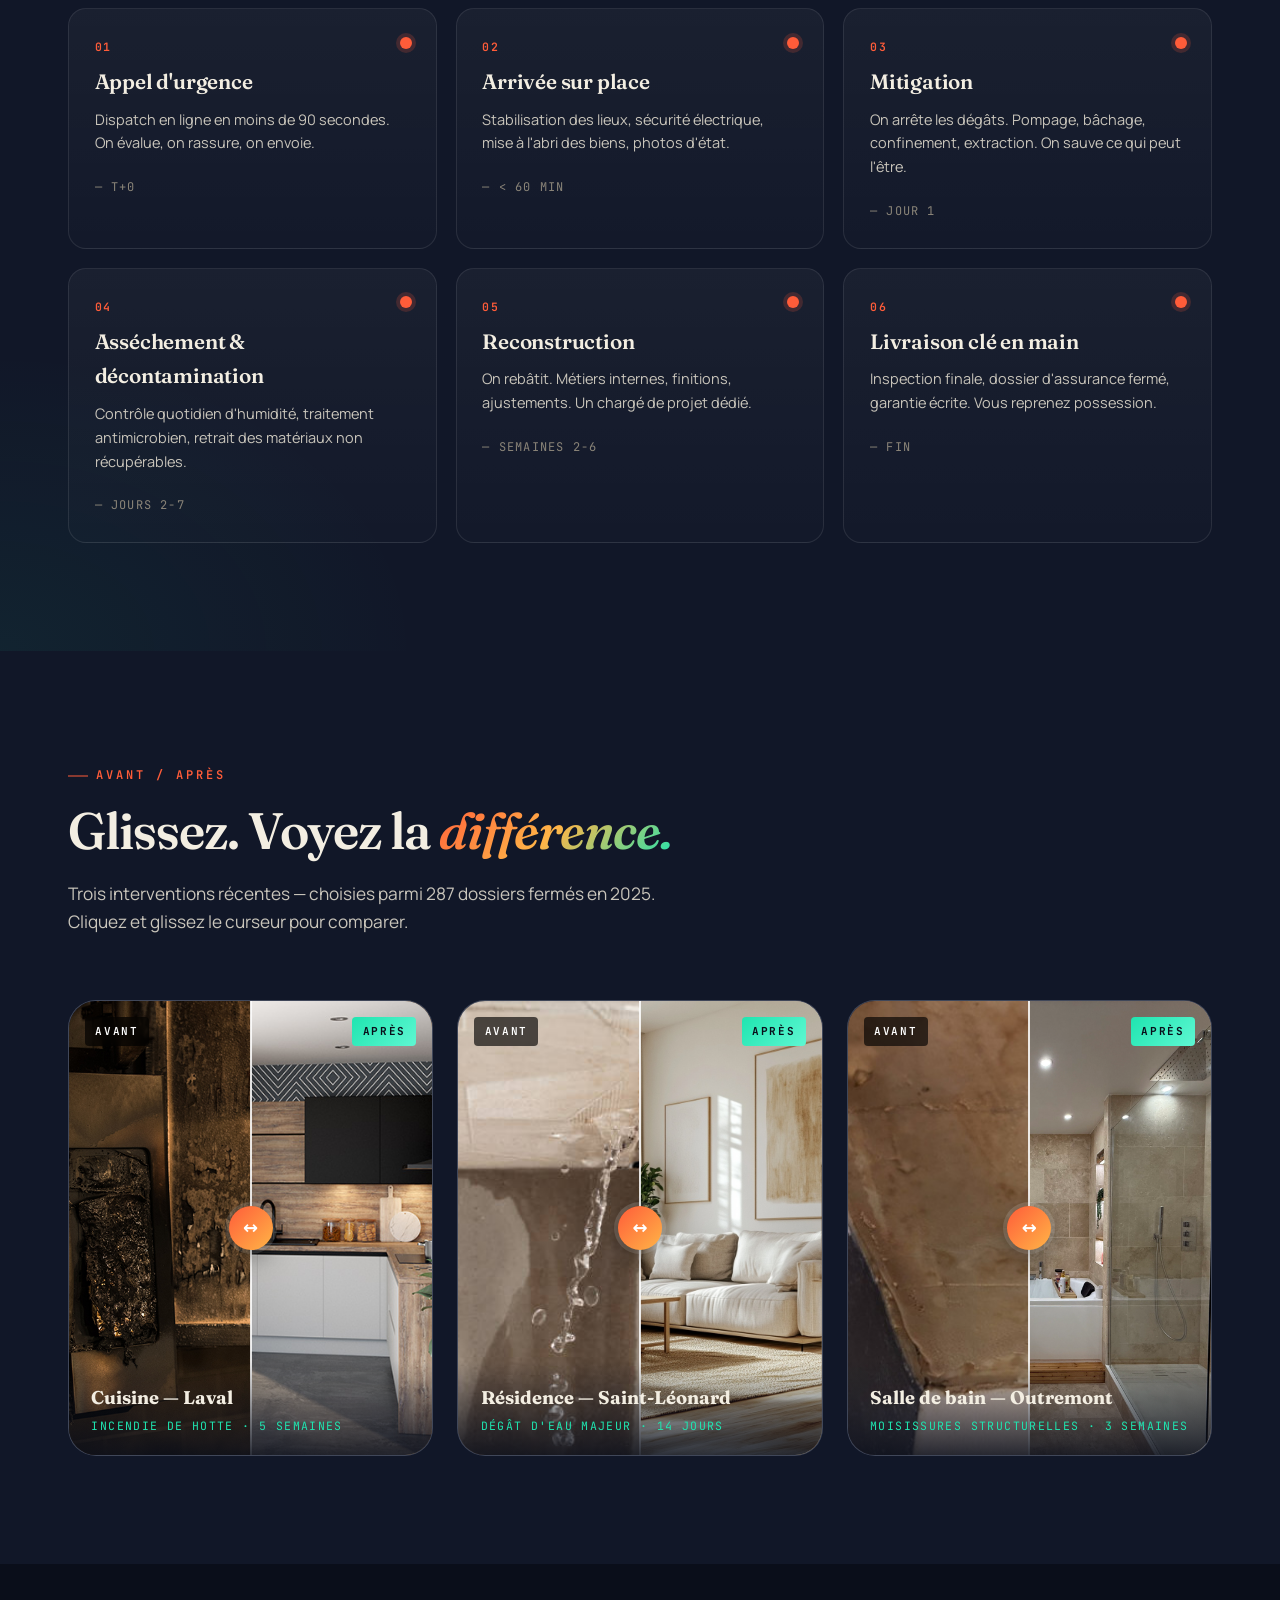
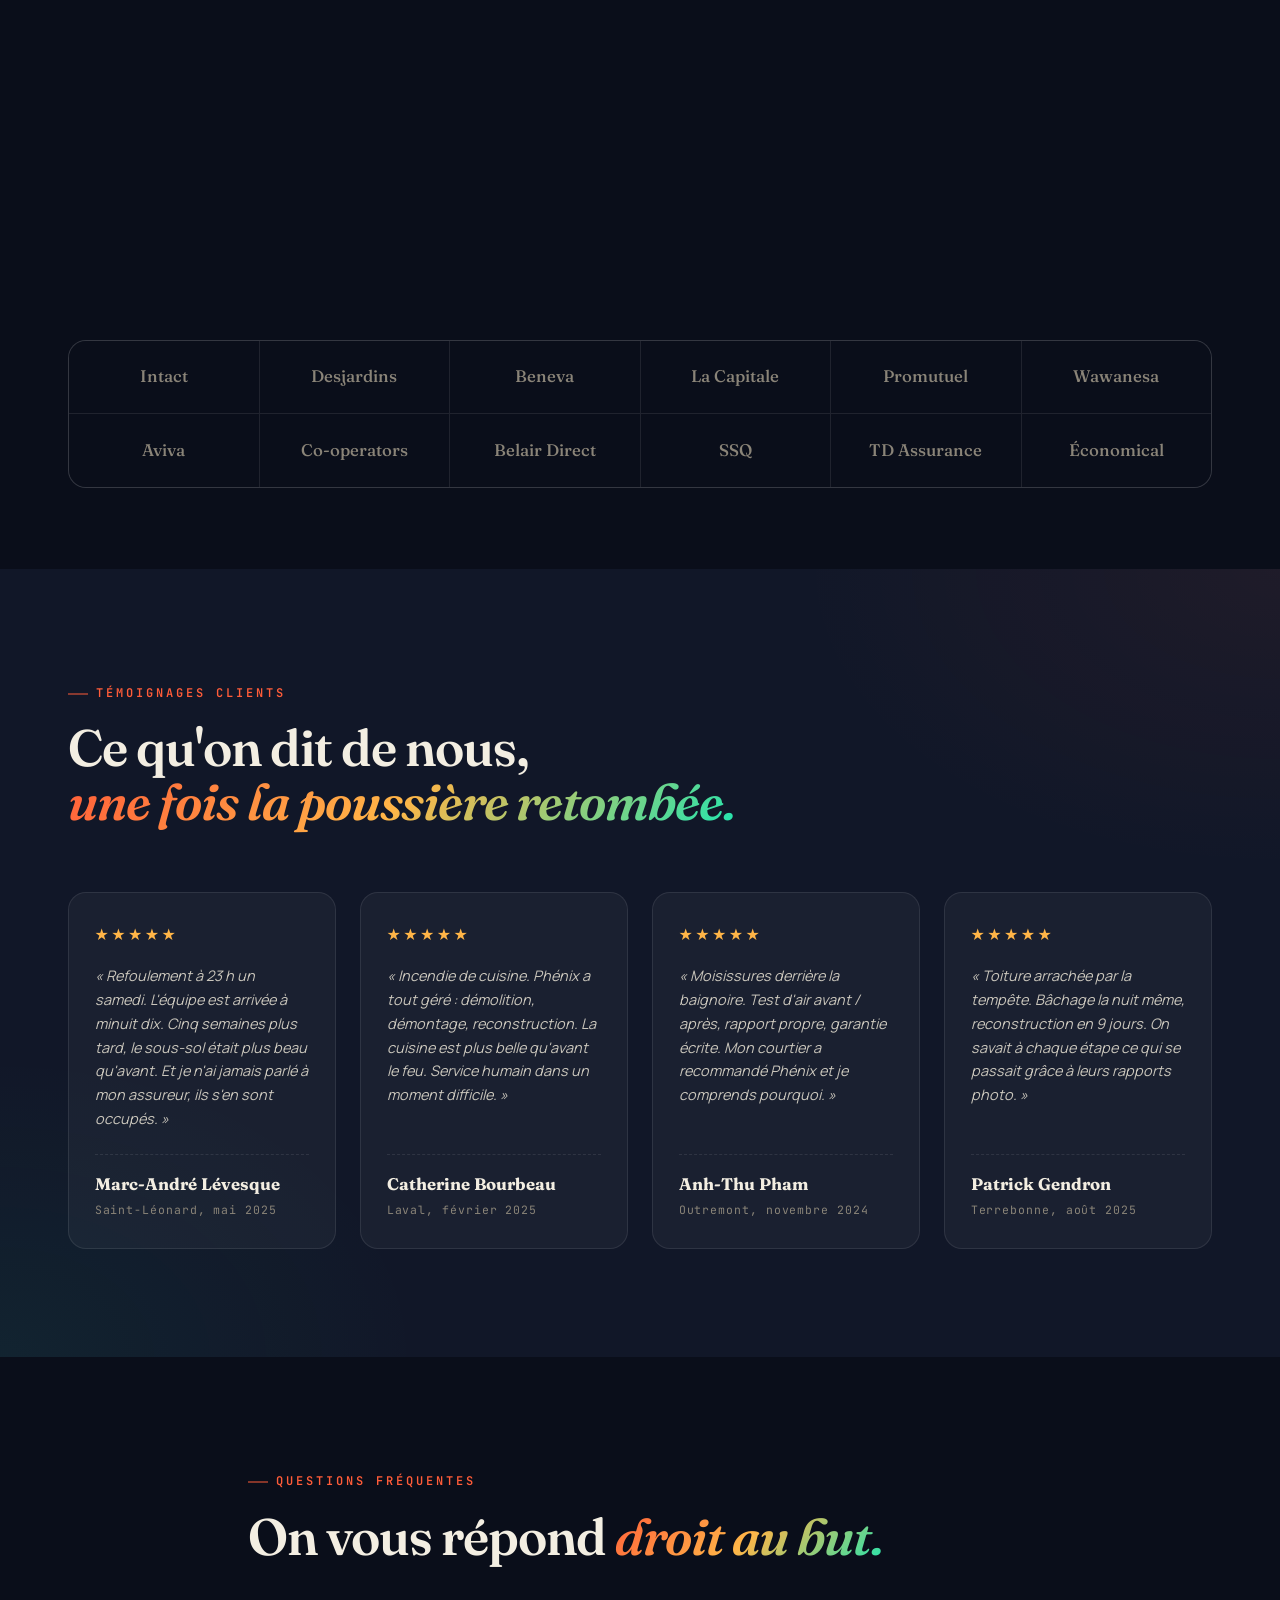
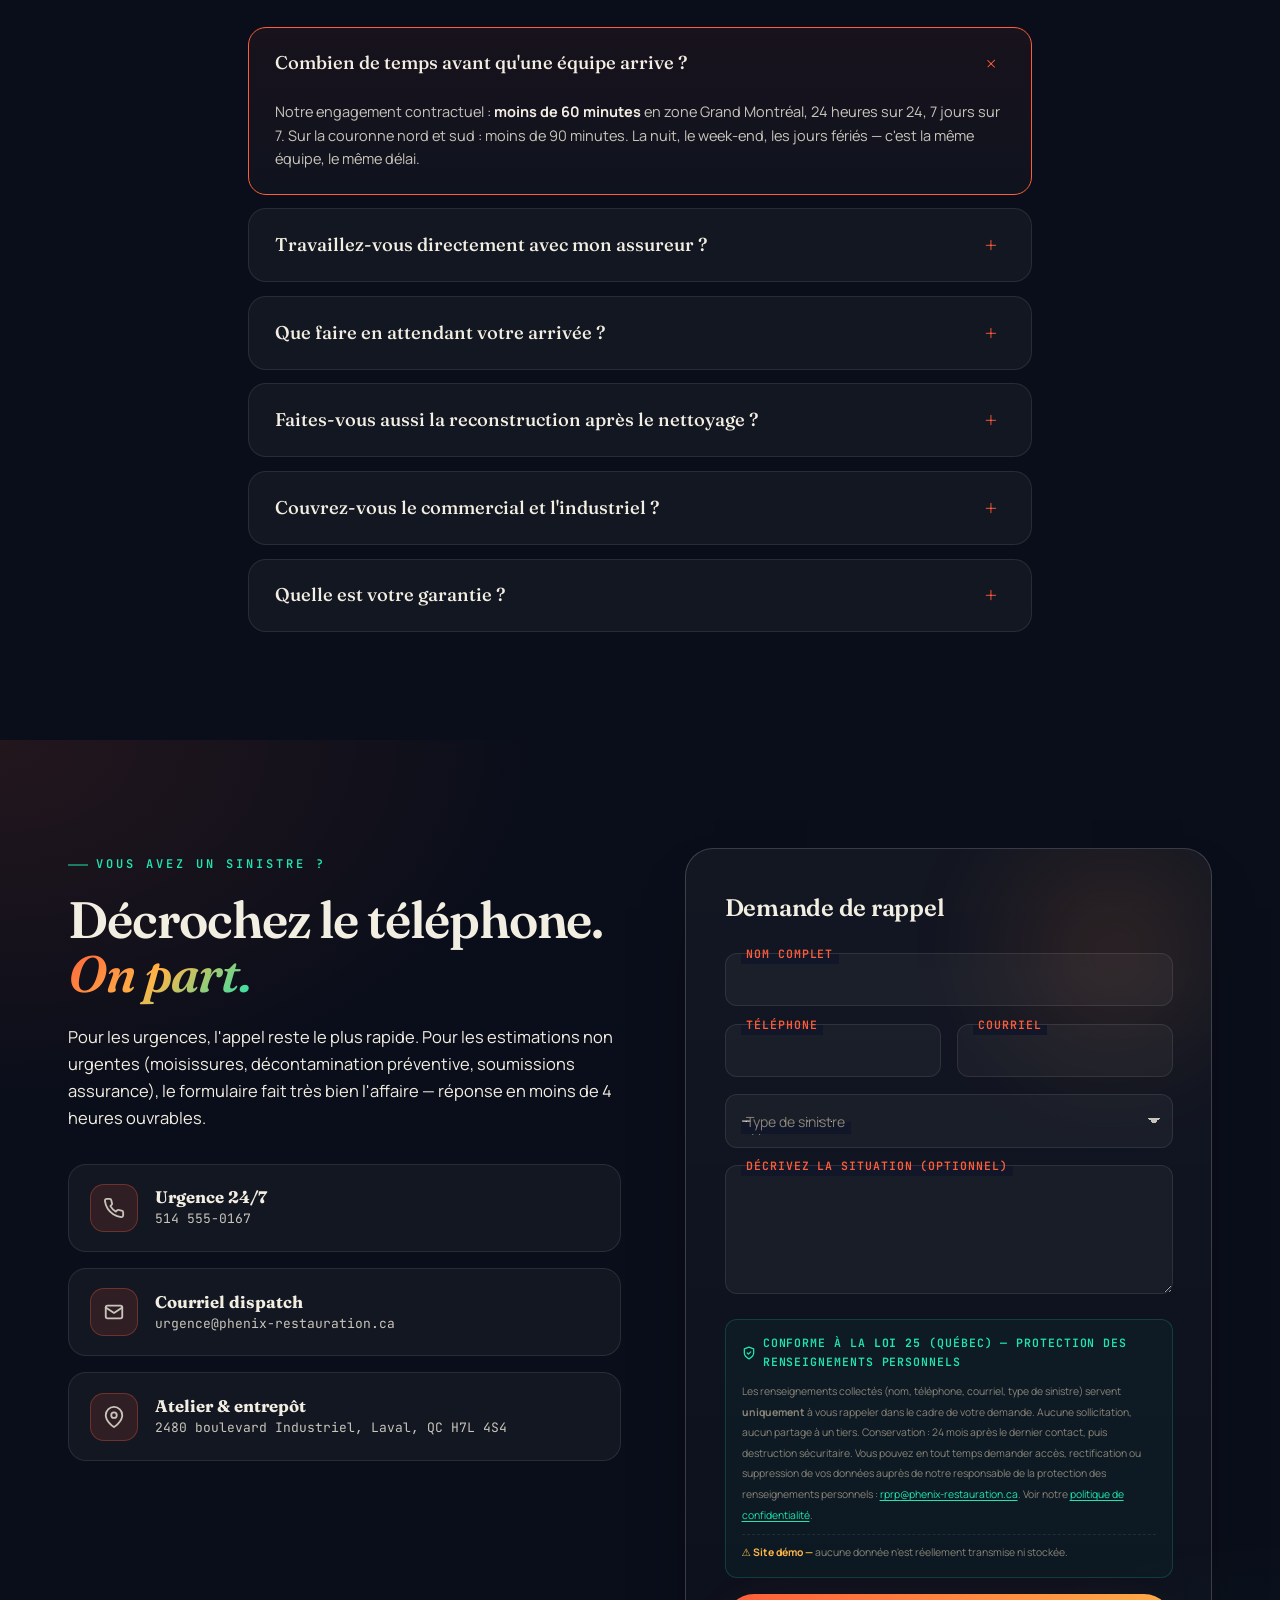
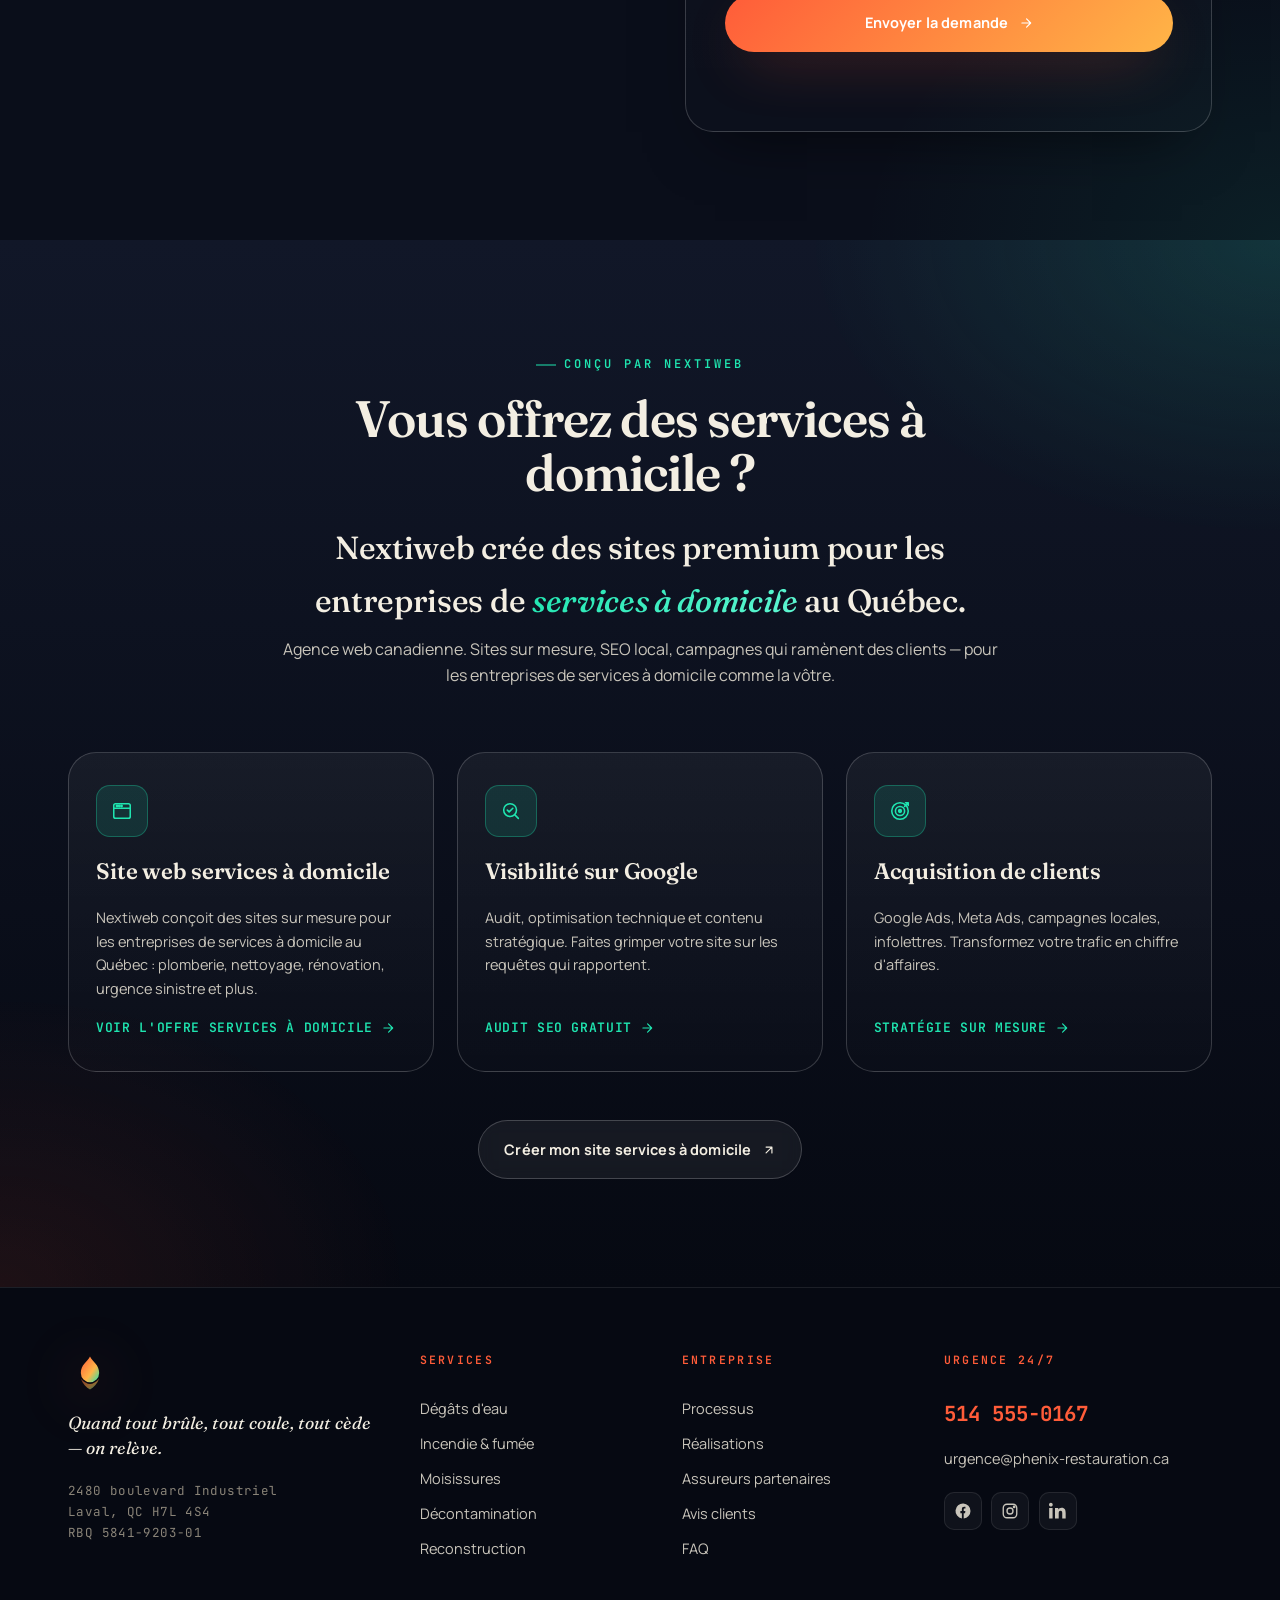
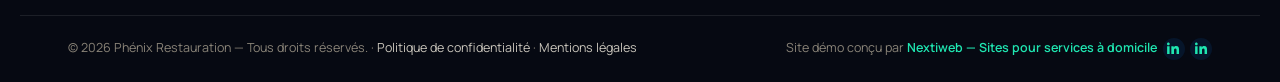
==== commit 99b6e9aa: "Fix navigation agentique : aside->div pour cookie banner (role=dialog valide) - <aside role='dialog'" ====
--- a/index.html
+++ b/index.html
@@ -945,7 +945,7 @@
   </a>
 
   <!-- ============ COOKIE CONSENT (Loi 25) ============ -->
-  <aside class="cookie-banner" id="cookieBanner" role="dialog" aria-labelledby="cookieTitle" aria-describedby="cookieDesc" hidden>
+  <div class="cookie-banner" id="cookieBanner" role="dialog" aria-labelledby="cookieTitle" aria-describedby="cookieDesc" aria-modal="true" hidden>
     <div class="cookie-banner__inner">
       <div class="cookie-banner__icon" aria-hidden="true">
         <svg viewBox="0 0 24 24" width="22" height="22" fill="none" stroke="currentColor" stroke-width="1.8" stroke-linecap="round" stroke-linejoin="round"><path d="M12 2a10 10 0 1 0 10 10 4 4 0 0 1-5-5 4 4 0 0 1-5-5z"/><circle cx="8.5" cy="10.5" r=".8" fill="currentColor"/><circle cx="14" cy="14" r=".8" fill="currentColor"/><circle cx="11" cy="17" r=".8" fill="currentColor"/><circle cx="16" cy="9" r=".5" fill="currentColor"/></svg>
@@ -959,7 +959,7 @@
         <button type="button" class="cookie-btn cookie-btn--primary" id="cookieAccept">Accepter</button>
       </div>
     </div>
-  </aside>
+  </div>
 
   <script src="js/main.js" defer></script>
 </body>
